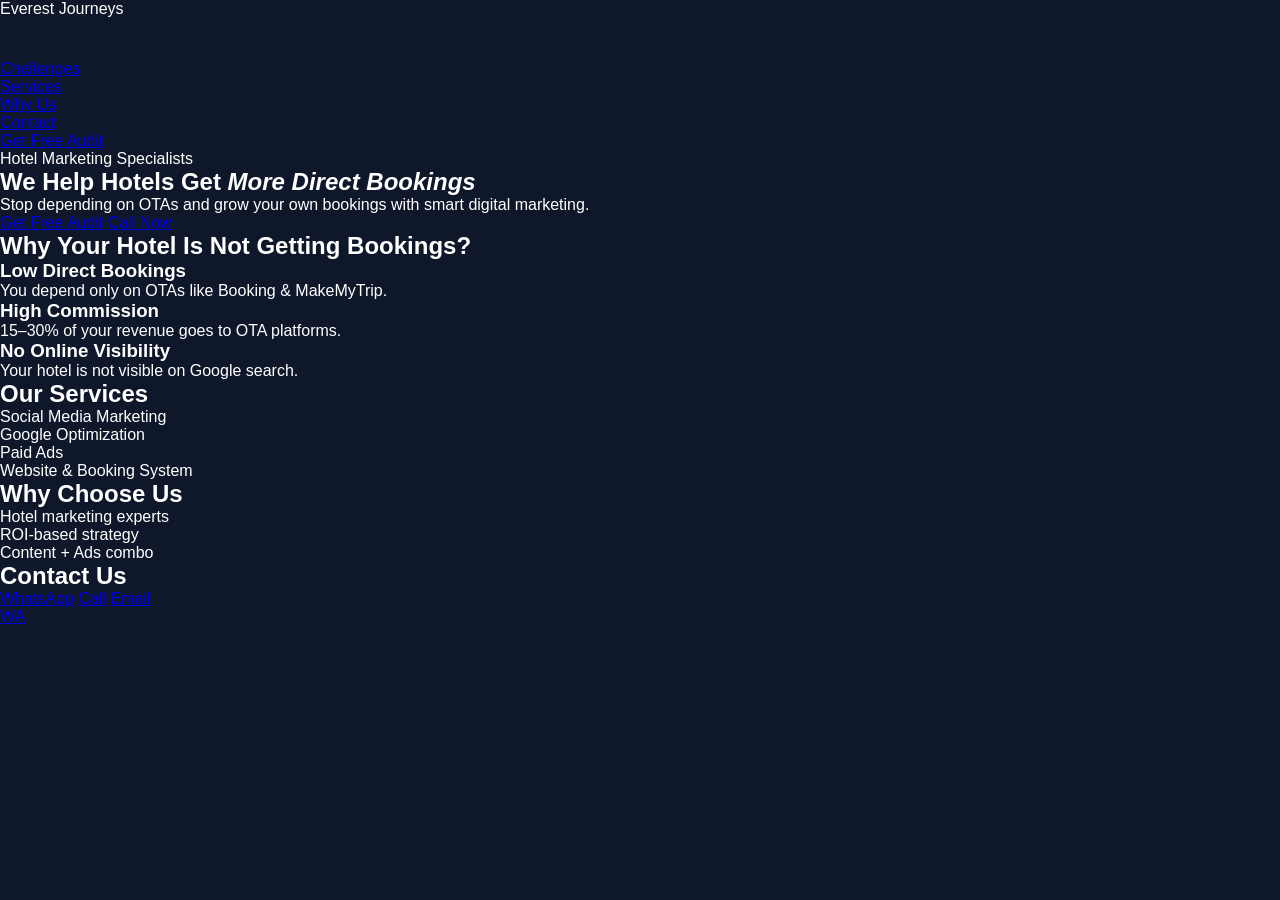
==== index.html @ e5377cdb "index.html" ====
<!DOCTYPE html>
<html lang="en">
<head>
  <meta charset="UTF-8" />
  <meta name="viewport" content="width=device-width, initial-scale=1.0" />
  <title>Everest Journeys – Hotel Marketing Agency</title>

  <!-- External CSS -->
  <link rel="stylesheet" href="style.css">
</head>

<body>

<!-- NAV -->
<nav>
  <div class="logo">Everest <span>Journeys</span></div>
  <ul class="nav-links">
    <li><a href="#problems">Challenges</a></li>
    <li><a href="#services">Services</a></li>
    <li><a href="#why">Why Us</a></li>
    <li><a href="#contact">Contact</a></li>
  </ul>
  <a href="https://wa.me/919928728548" class="nav-cta" target="_blank">Get Free Audit</a>
</nav>

<!-- HERO -->
<section id="hero">
  <div class="hero-bg"></div>
  <div class="hero-overlay"></div>

  <div class="hero-content">
    <div class="badge">Hotel Marketing Specialists</div>
    <h1>We Help Hotels Get <em>More Direct Bookings</em></h1>
    <p class="hero-sub">
      Stop depending on OTAs and grow your own bookings with smart digital marketing.
    </p>

    <div class="hero-btns">
      <a href="https://wa.me/919928728548" class="btn-primary">Get Free Audit</a>
      <a href="tel:+919928728548" class="btn-secondary">Call Now</a>
    </div>
  </div>
</section>

<!-- PROBLEMS -->
<section id="problems">
  <h2 class="section-title">Why Your Hotel Is Not Getting Bookings?</h2>

  <div class="problems-grid">
    <div class="problem-card">
      <h3>Low Direct Bookings</h3>
      <p>You depend only on OTAs like Booking & MakeMyTrip.</p>
    </div>

    <div class="problem-card">
      <h3>High Commission</h3>
      <p>15–30% of your revenue goes to OTA platforms.</p>
    </div>

    <div class="problem-card">
      <h3>No Online Visibility</h3>
      <p>Your hotel is not visible on Google search.</p>
    </div>
  </div>
</section>

<!-- SERVICES -->
<section id="services">
  <h2 class="section-title">Our Services</h2>

  <div class="services-grid">
    <div class="service-card">Social Media Marketing</div>
    <div class="service-card">Google Optimization</div>
    <div class="service-card">Paid Ads</div>
    <div class="service-card">Website & Booking System</div>
  </div>
</section>

<!-- WHY -->
<section id="why">
  <h2 class="section-title">Why Choose Us</h2>

  <ul>
    <li>Hotel marketing experts</li>
    <li>ROI-based strategy</li>
    <li>Content + Ads combo</li>
  </ul>
</section>

<!-- CONTACT -->
<section id="contact">
  <h2>Contact Us</h2>

  <a href="https://wa.me/919928728548" class="btn-primary">WhatsApp</a>
  <a href="tel:+919928728548" class="btn-secondary">Call</a>
  <a href="mailto:everestjourneys2005@gmail.com" class="btn-secondary">Email</a>
</section>

<!-- FLOATING WHATSAPP -->
<a href="https://wa.me/919928728548" class="floating-wa">WA</a>

<!-- JS -->
<script src="script.js"></script>

</body>
</html>
---- style.css ----
* {
  margin: 0;
  padding: 0;
  box-sizing: border-box;
  font-family: Arial, sans-serif;
}

body {
  background: #0f172a;
  color: white;
}

.navbar {
  display: flex;
  justify-content: space-between;
  align-items: center;
  padding: 20px;
}

.logo {
  height: 60px;
}

.hero {
  text-align: center;
  padding: 80px 20px;
}

.hero h1 {
  font-size: 40px;
}

.hero p {
  color: #cbd5f5;
}

.btn {
  display: inline-block;
  margin-top: 20px;
  padding: 14px 28px;
  background: orange;
  color: black;
  text-decoration: none;
  border-radius: 6px;
}

.section {
  padding: 60px 20px;
  text-align: center;
}

.card {
  background: #1e293b;
  margin: 10px;
  padding: 20px;
  border-radius: 10px;
  display: inline-block;
  width: 250px;
}

.whatsapp-btn {
  position: fixed;
  bottom: 20px;
  right: 20px;
  background: #25D366;
  color: white;
  padding: 12px 20px;
  border-radius: 50px;
}
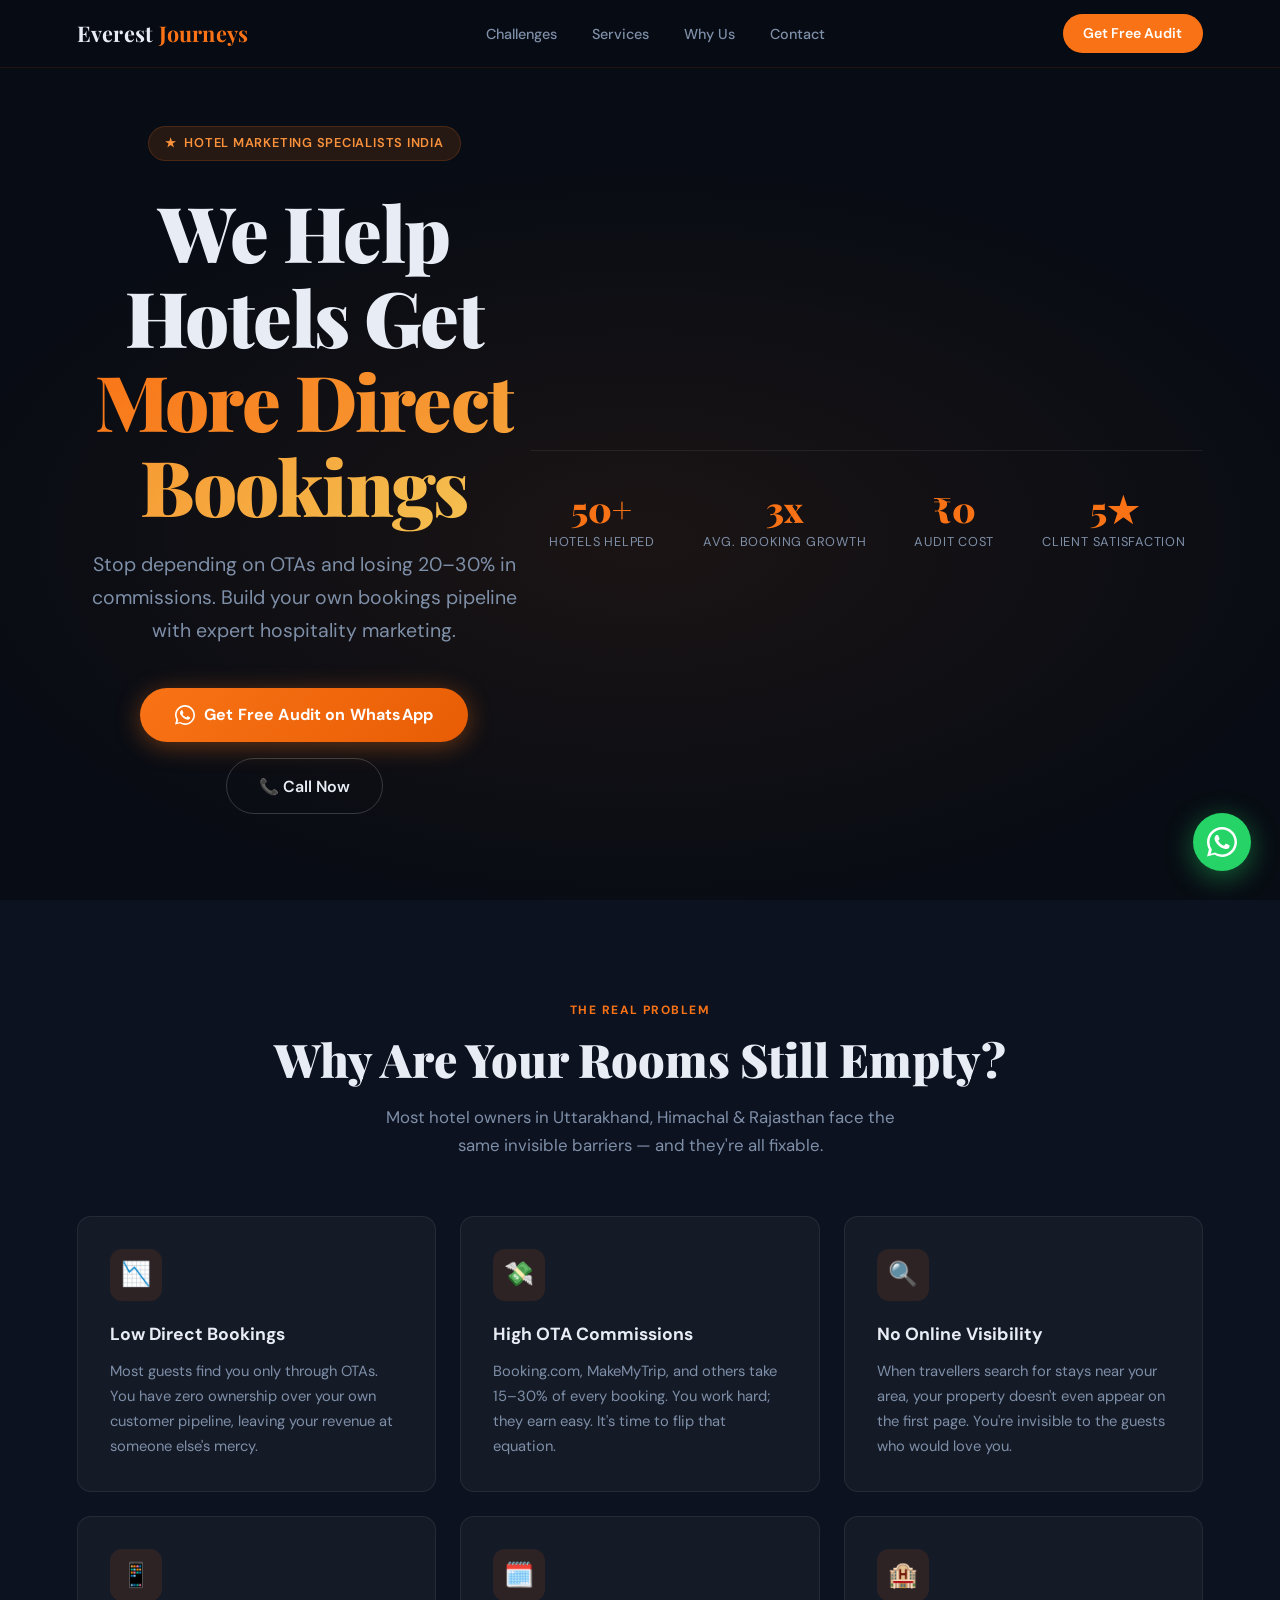
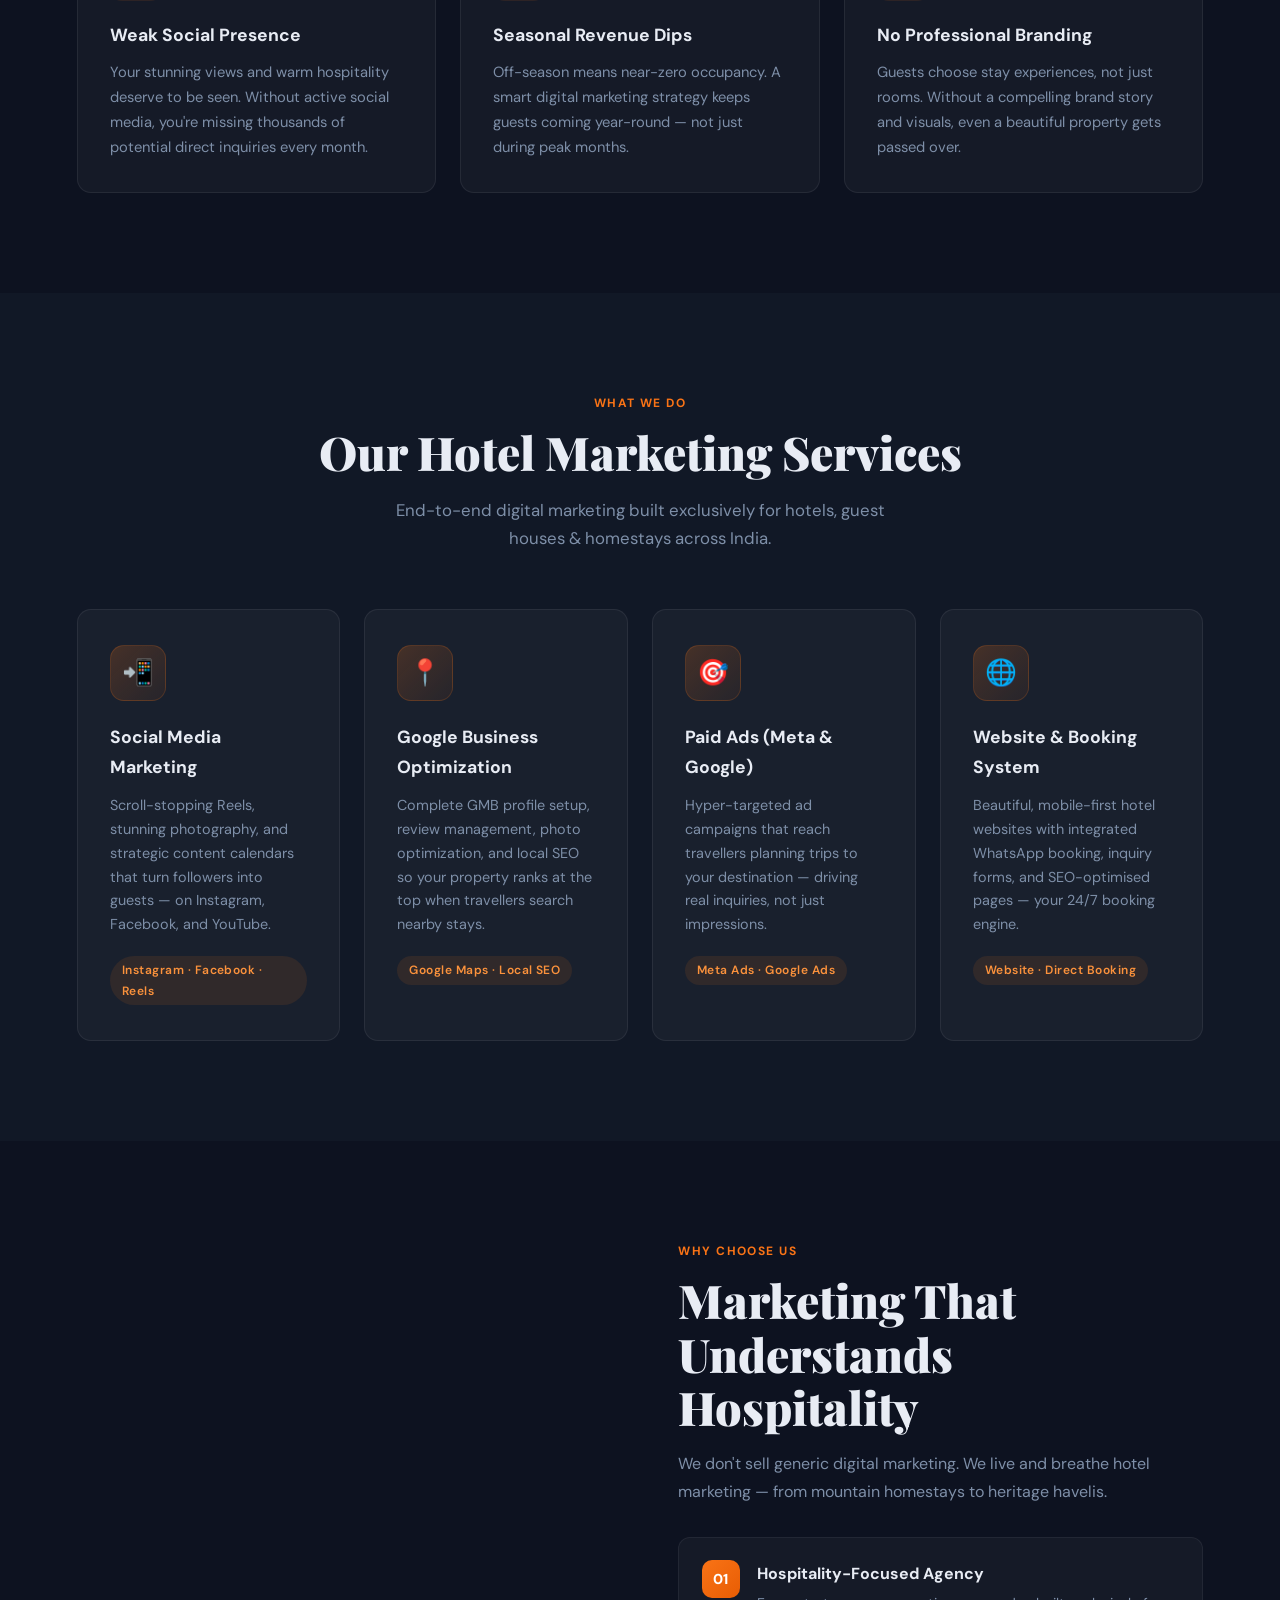
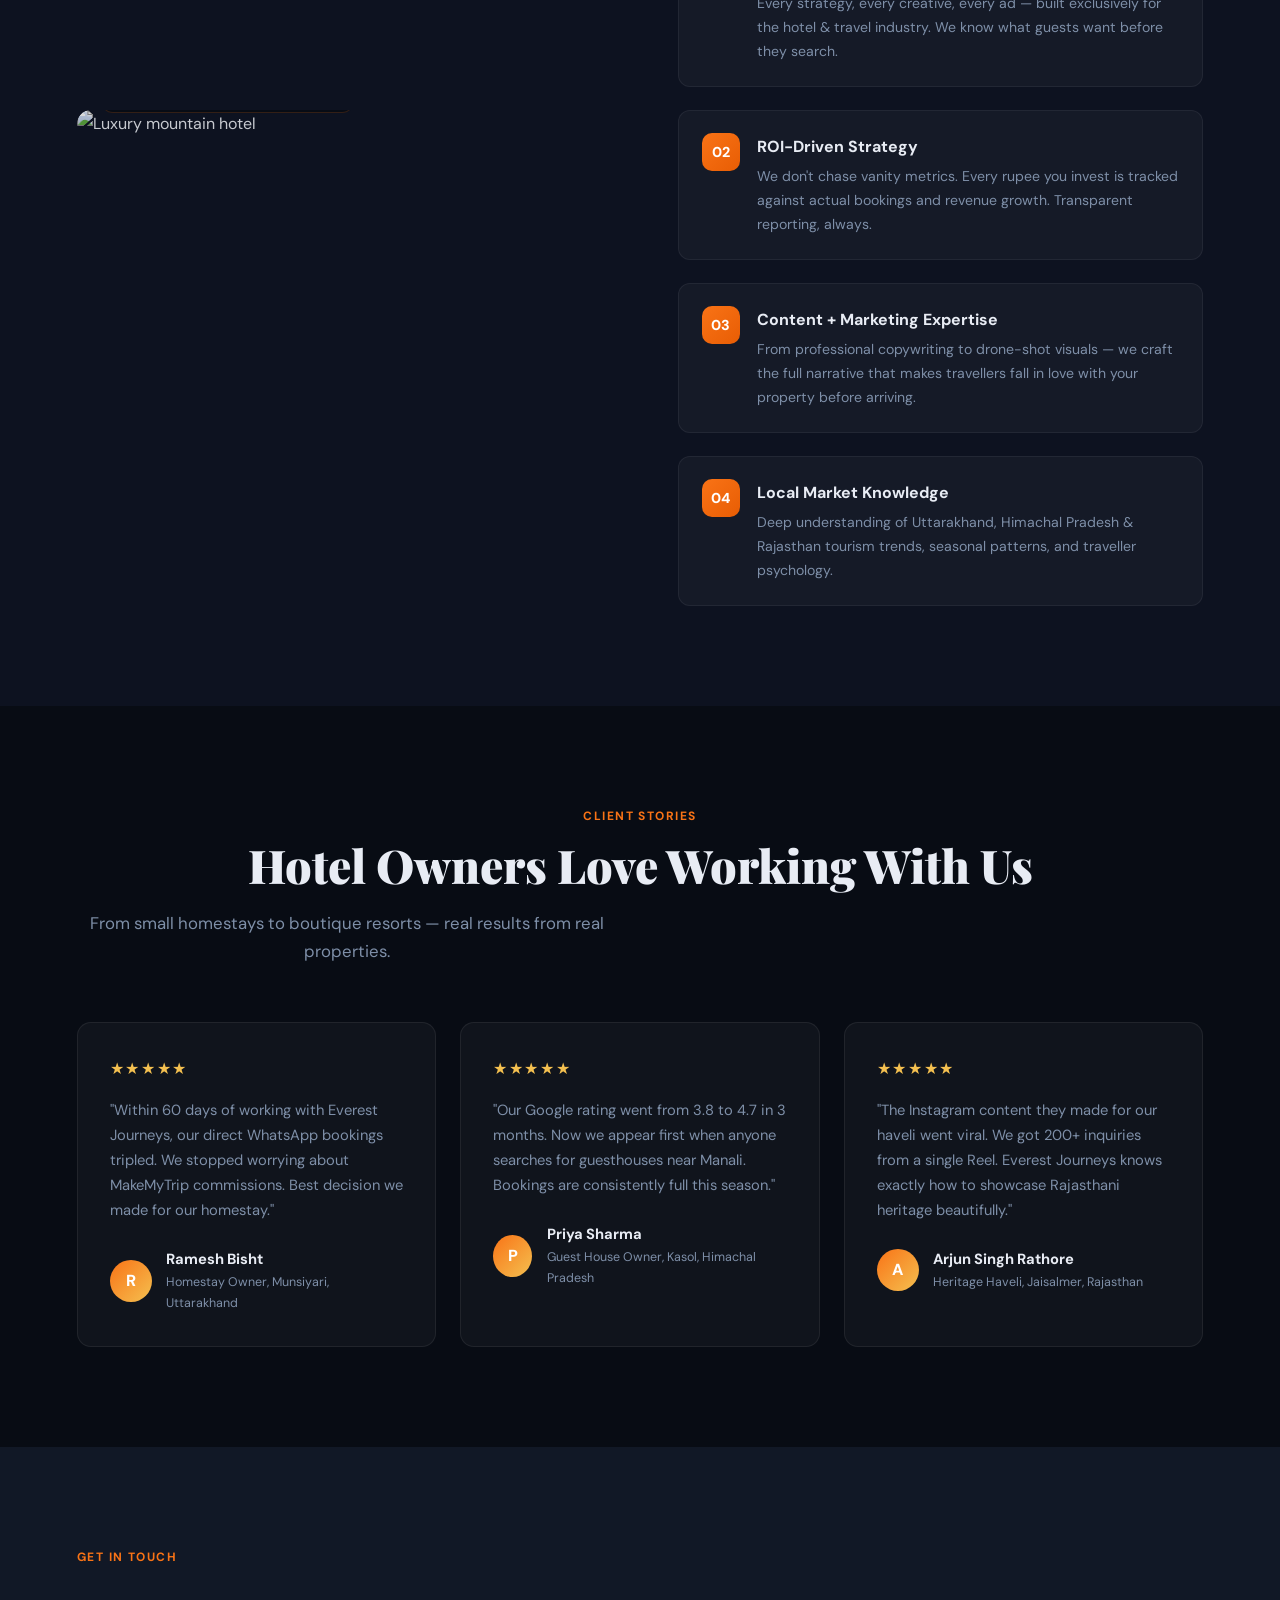
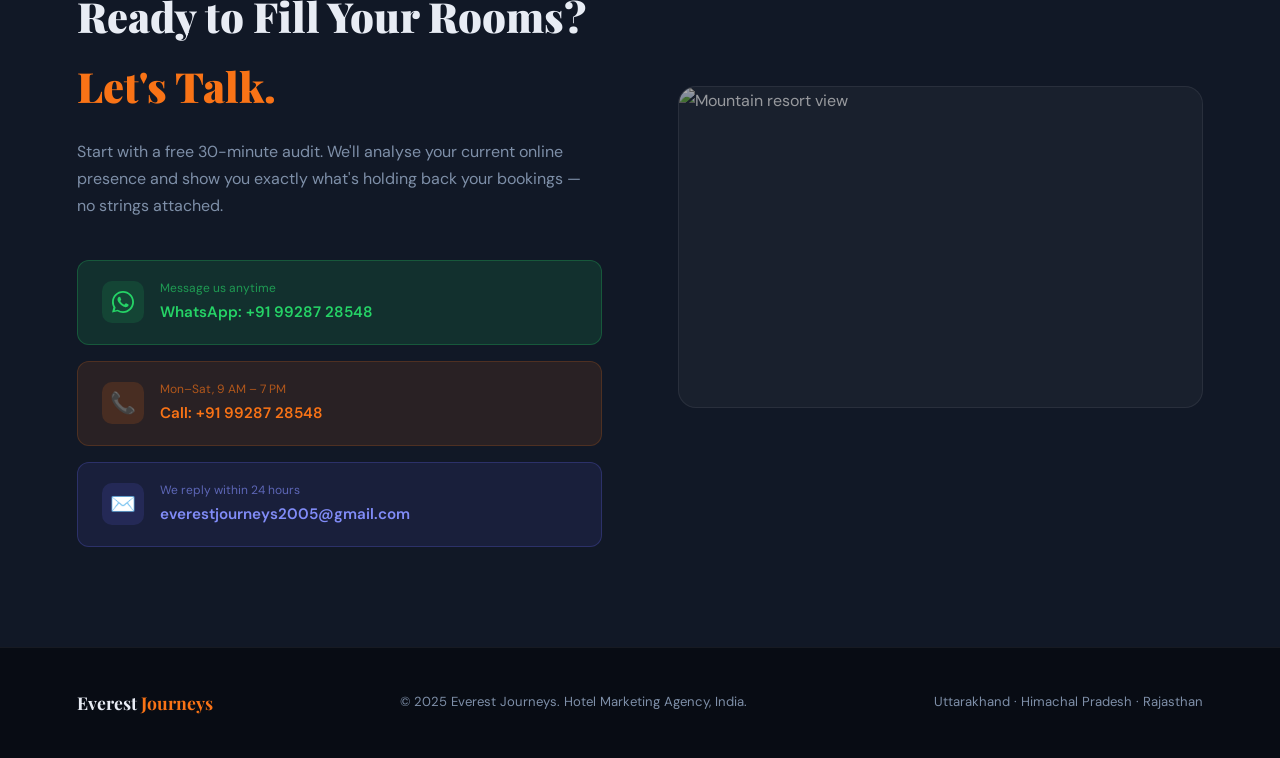
==== commit 4bc3eabb: "Update print statement from 'Hello' to 'Goodbye'" ====
--- a/index.html
+++ b/index.html
@@ -4,11 +4,429 @@
   <meta charset="UTF-8" />
   <meta name="viewport" content="width=device-width, initial-scale=1.0" />
   <title>Everest Journeys – Hotel Marketing Agency</title>
-
-  <!-- External CSS -->
-  <link rel="stylesheet" href="style.css">
+  <style>
+    @import url('https://fonts.googleapis.com/css2?family=Playfair+Display:wght@700;900&family=DM+Sans:wght@300;400;500;600&display=swap');
+
+    *, *::before, *::after { box-sizing: border-box; margin: 0; padding: 0; }
+
+    :root {
+      --bg:       #080c14;
+      --bg2:      #0d1220;
+      --bg3:      #111826;
+      --orange:   #f97316;
+      --orange2:  #fb923c;
+      --gold:     #f4c050;
+      --text:     #e8ecf4;
+      --muted:    #7e8fa8;
+      --border:   rgba(249,115,22,.18);
+      --card:     rgba(255,255,255,.035);
+      --radius:   14px;
+      --transition: .28s cubic-bezier(.4,0,.2,1);
+    }
+
+    html { scroll-behavior: smooth; }
+
+    body {
+      font-family: 'DM Sans', sans-serif;
+      background: var(--bg);
+      color: var(--text);
+      line-height: 1.7;
+      overflow-x: hidden;
+    }
+
+    /* ─── NAV ─────────────────────────────── */
+    nav {
+      position: fixed; top: 0; left: 0; width: 100%; z-index: 100;
+      display: flex; align-items: center; justify-content: space-between;
+      padding: 0 6vw;
+      height: 68px;
+      background: rgba(8,12,20,.82);
+      backdrop-filter: blur(18px);
+      border-bottom: 1px solid rgba(249,115,22,.1);
+    }
+    .logo {
+      font-family: 'Playfair Display', serif;
+      font-size: 1.35rem;
+      font-weight: 700;
+      color: var(--text);
+      letter-spacing: .01em;
+    }
+    .logo span { color: var(--orange); }
+    .nav-links { display: flex; gap: 2.2rem; list-style: none; }
+    .nav-links a {
+      color: var(--muted); font-size: .9rem; font-weight: 500;
+      text-decoration: none; transition: color var(--transition);
+    }
+    .nav-links a:hover { color: var(--orange); }
+    .nav-cta {
+      background: var(--orange); color: #fff;
+      padding: .45rem 1.3rem; border-radius: 50px;
+      text-decoration: none; font-weight: 600; font-size: .88rem;
+      transition: background var(--transition), transform var(--transition), box-shadow var(--transition);
+      box-shadow: 0 0 0 0 rgba(249,115,22,0);
+    }
+    .nav-cta:hover {
+      background: var(--orange2);
+      transform: translateY(-2px);
+      box-shadow: 0 8px 28px rgba(249,115,22,.35);
+    }
+
+    /* ─── HERO ────────────────────────────── */
+    #hero {
+      position: relative;
+      min-height: 100svh;
+      display: flex; align-items: center; justify-content: center;
+      text-align: center;
+      padding: 120px 6vw 80px;
+      overflow: hidden;
+    }
+    .hero-bg {
+      position: absolute; inset: 0;
+      background: url('https://images.unsplash.com/photo-1566073771259-6a8506099945?w=1600&q=80') center/cover no-repeat;
+      filter: brightness(.22) saturate(.7);
+      z-index: 0;
+    }
+    .hero-overlay {
+      position: absolute; inset: 0; z-index: 1;
+      background: radial-gradient(ellipse 80% 60% at 50% 60%, rgba(249,115,22,.08) 0%, transparent 70%),
+                  linear-gradient(180deg, transparent 50%, var(--bg) 100%);
+    }
+    .hero-content { position: relative; z-index: 2; max-width: 820px; }
+    .badge {
+      display: inline-flex; align-items: center; gap: .5rem;
+      background: rgba(249,115,22,.12); border: 1px solid var(--border);
+      padding: .35rem 1rem; border-radius: 50px;
+      font-size: .8rem; font-weight: 600; color: var(--orange2);
+      letter-spacing: .06em; text-transform: uppercase;
+      margin-bottom: 1.8rem;
+    }
+    .badge::before { content:'★'; font-size:.75rem; }
+    h1 {
+      font-family: 'Playfair Display', serif;
+      font-size: clamp(2.4rem, 6vw, 4.8rem);
+      font-weight: 900;
+      line-height: 1.1;
+      letter-spacing: -.02em;
+      margin-bottom: 1.3rem;
+    }
+    h1 em {
+      font-style: normal;
+      background: linear-gradient(135deg, var(--orange) 0%, var(--gold) 100%);
+      -webkit-background-clip: text; -webkit-text-fill-color: transparent;
+    }
+    .hero-sub {
+      font-size: clamp(1rem, 2vw, 1.22rem);
+      color: var(--muted); max-width: 560px; margin: 0 auto 2.5rem;
+      font-weight: 400;
+    }
+    .hero-btns { display: flex; gap: 1rem; justify-content: center; flex-wrap: wrap; }
+
+    .btn-primary {
+      display: inline-flex; align-items: center; gap: .55rem;
+      background: linear-gradient(135deg, var(--orange) 0%, #e85d04 100%);
+      color: #fff; padding: .85rem 2.2rem;
+      border-radius: 50px; text-decoration: none;
+      font-weight: 700; font-size: 1rem; letter-spacing: .01em;
+      box-shadow: 0 4px 24px rgba(249,115,22,.38);
+      transition: transform var(--transition), box-shadow var(--transition), filter var(--transition);
+    }
+    .btn-primary:hover {
+      transform: translateY(-3px);
+      box-shadow: 0 12px 36px rgba(249,115,22,.52);
+      filter: brightness(1.08);
+    }
+    .btn-secondary {
+      display: inline-flex; align-items: center; gap: .55rem;
+      background: transparent;
+      color: var(--text); padding: .85rem 2rem;
+      border-radius: 50px; text-decoration: none;
+      font-weight: 600; font-size: 1rem;
+      border: 1px solid rgba(255,255,255,.18);
+      transition: border-color var(--transition), background var(--transition), transform var(--transition);
+    }
+    .btn-secondary:hover {
+      border-color: var(--orange);
+      background: rgba(249,115,22,.08);
+      transform: translateY(-2px);
+    }
+    .hero-stats {
+      position: relative; z-index: 2;
+      display: flex; gap: 3rem; justify-content: center; flex-wrap: wrap;
+      margin-top: 4rem;
+      padding-top: 2.5rem;
+      border-top: 1px solid rgba(255,255,255,.07);
+    }
+    .stat-item { text-align: center; }
+    .stat-num {
+      font-family: 'Playfair Display', serif;
+      font-size: 2.2rem; font-weight: 900;
+      color: var(--orange); display: block; line-height: 1;
+    }
+    .stat-label { font-size: .8rem; color: var(--muted); text-transform: uppercase; letter-spacing: .06em; margin-top: .3rem; }
+
+    /* ─── SECTION COMMONS ──────────────────── */
+    section { padding: 100px 6vw; }
+    .section-label {
+      font-size: .75rem; font-weight: 700; letter-spacing: .12em;
+      text-transform: uppercase; color: var(--orange);
+      margin-bottom: .8rem;
+    }
+    .section-title {
+      font-family: 'Playfair Display', serif;
+      font-size: clamp(1.8rem, 4vw, 2.9rem);
+      font-weight: 900; line-height: 1.15;
+      margin-bottom: 1rem;
+    }
+    .section-sub {
+      color: var(--muted); font-size: 1.05rem; max-width: 540px;
+      margin-bottom: 3.5rem;
+    }
+    .text-center { text-align: center; }
+    .text-center .section-sub { margin-left: auto; margin-right: auto; }
+
+    /* ─── PROBLEMS ─────────────────────────── */
+    #problems { background: var(--bg2); }
+    .problems-grid {
+      display: grid;
+      grid-template-columns: repeat(auto-fit, minmax(270px, 1fr));
+      gap: 1.5rem;
+      margin-top: 3rem;
+    }
+    .problem-card {
+      background: var(--card);
+      border: 1px solid rgba(255,255,255,.07);
+      border-radius: var(--radius);
+      padding: 2rem;
+      position: relative; overflow: hidden;
+      transition: border-color var(--transition), transform var(--transition);
+    }
+    .problem-card::before {
+      content: '';
+      position: absolute; top: 0; left: 0; right: 0; height: 3px;
+      background: linear-gradient(90deg, var(--orange), var(--gold));
+      opacity: 0; transition: opacity var(--transition);
+    }
+    .problem-card:hover { border-color: var(--border); transform: translateY(-5px); }
+    .problem-card:hover::before { opacity: 1; }
+    .problem-icon {
+      width: 52px; height: 52px;
+      background: rgba(249,115,22,.1); border-radius: 12px;
+      display: flex; align-items: center; justify-content: center;
+      font-size: 1.5rem; margin-bottom: 1.2rem;
+    }
+    .problem-card h3 {
+      font-size: 1.1rem; font-weight: 700; margin-bottom: .6rem;
+      color: var(--text);
+    }
+    .problem-card p { color: var(--muted); font-size: .92rem; }
+
+    /* ─── SERVICES ─────────────────────────── */
+    #services { background: var(--bg3); }
+    .services-grid {
+      display: grid;
+      grid-template-columns: repeat(auto-fit, minmax(260px, 1fr));
+      gap: 1.5rem;
+    }
+    .service-card {
+      background: var(--card);
+      border: 1px solid rgba(255,255,255,.07);
+      border-radius: var(--radius);
+      padding: 2.2rem 2rem;
+      transition: border-color var(--transition), transform var(--transition), box-shadow var(--transition);
+      cursor: default;
+    }
+    .service-card:hover {
+      border-color: var(--border);
+      transform: translateY(-6px);
+      box-shadow: 0 20px 60px rgba(0,0,0,.4), 0 0 0 1px var(--border);
+    }
+    .service-icon {
+      width: 56px; height: 56px;
+      background: linear-gradient(135deg, rgba(249,115,22,.2), rgba(249,115,22,.06));
+      border: 1px solid var(--border);
+      border-radius: 14px;
+      display: flex; align-items: center; justify-content: center;
+      font-size: 1.6rem; margin-bottom: 1.4rem;
+    }
+    .service-card h3 {
+      font-size: 1.1rem; font-weight: 700; margin-bottom: .7rem;
+      color: var(--text);
+    }
+    .service-card p { color: var(--muted); font-size: .9rem; line-height: 1.65; }
+    .service-tag {
+      display: inline-block; margin-top: 1.2rem;
+      background: rgba(249,115,22,.1); color: var(--orange2);
+      padding: .25rem .75rem; border-radius: 50px;
+      font-size: .75rem; font-weight: 600; letter-spacing: .04em;
+    }
+
+    /* ─── WHY US ───────────────────────────── */
+    #why {
+      background: var(--bg2);
+      display: grid;
+      grid-template-columns: 1fr 1fr;
+      gap: 6vw;
+      align-items: center;
+    }
+    .why-img {
+      border-radius: 18px; overflow: hidden;
+      position: relative;
+    }
+    .why-img img {
+      width: 100%; display: block; object-fit: cover;
+      border-radius: 18px;
+      filter: brightness(.85) saturate(.9);
+    }
+    .why-img-badge {
+      position: absolute; bottom: 1.5rem; left: 1.5rem;
+      background: rgba(8,12,20,.85);
+      border: 1px solid var(--border);
+      backdrop-filter: blur(12px);
+      padding: .9rem 1.3rem;
+      border-radius: 12px;
+    }
+    .why-img-badge strong { display: block; color: var(--orange); font-size: 1.4rem; font-weight: 900; font-family: 'Playfair Display', serif; }
+    .why-img-badge span { font-size: .78rem; color: var(--muted); }
+    .why-list { list-style: none; display: flex; flex-direction: column; gap: 1.4rem; margin-top: 2rem; }
+    .why-item {
+      display: flex; gap: 1.1rem; align-items: flex-start;
+      background: var(--card);
+      border: 1px solid rgba(255,255,255,.06);
+      border-radius: 12px; padding: 1.4rem;
+      transition: border-color var(--transition);
+    }
+    .why-item:hover { border-color: var(--border); }
+    .why-num {
+      min-width: 38px; height: 38px;
+      background: linear-gradient(135deg, var(--orange), #e85d04);
+      border-radius: 10px;
+      display: flex; align-items: center; justify-content: center;
+      font-weight: 800; font-size: .9rem; color: #fff;
+    }
+    .why-item h4 { font-size: 1rem; font-weight: 700; margin-bottom: .3rem; }
+    .why-item p { color: var(--muted); font-size: .88rem; }
+
+    /* ─── TESTIMONIAL ──────────────────────── */
+    #testimonial { background: var(--bg); text-align: center; }
+    .testimonials-row {
+      display: grid;
+      grid-template-columns: repeat(auto-fit, minmax(280px, 1fr));
+      gap: 1.5rem; margin-top: 3rem;
+    }
+    .testi-card {
+      background: var(--card);
+      border: 1px solid rgba(255,255,255,.07);
+      border-radius: var(--radius);
+      padding: 2rem; text-align: left;
+    }
+    .stars { color: var(--gold); font-size: 1rem; letter-spacing: .1em; margin-bottom: 1rem; }
+    .testi-text { color: var(--muted); font-size: .92rem; margin-bottom: 1.5rem; line-height: 1.7; }
+    .testi-author { display: flex; align-items: center; gap: .9rem; }
+    .testi-avatar {
+      width: 42px; height: 42px; border-radius: 50%;
+      background: linear-gradient(135deg, var(--orange), var(--gold));
+      display: flex; align-items: center; justify-content: center;
+      font-weight: 800; font-size: 1rem; color: #fff;
+    }
+    .testi-name { font-weight: 700; font-size: .92rem; }
+    .testi-loc { font-size: .78rem; color: var(--muted); }
+
+    /* ─── CONTACT ──────────────────────────── */
+    #contact {
+      background: var(--bg3);
+      display: grid;
+      grid-template-columns: 1fr 1fr;
+      gap: 6vw; align-items: center;
+    }
+    .contact-left h2 { font-family: 'Playfair Display', serif; font-size: clamp(1.8rem, 3.5vw, 2.6rem); font-weight: 900; margin-bottom: 1rem; }
+    .contact-left p { color: var(--muted); margin-bottom: 2.5rem; }
+    .contact-btns { display: flex; flex-direction: column; gap: 1rem; }
+    .cbtn {
+      display: flex; align-items: center; gap: 1rem;
+      padding: 1.1rem 1.5rem;
+      border-radius: 12px; text-decoration: none;
+      font-weight: 600; font-size: .95rem;
+      transition: transform var(--transition), box-shadow var(--transition), filter var(--transition);
+      border: none; cursor: pointer;
+    }
+    .cbtn-icon {
+      width: 42px; height: 42px; border-radius: 10px;
+      display: flex; align-items: center; justify-content: center;
+      font-size: 1.3rem; flex-shrink: 0;
+    }
+    .cbtn-wa { background: #25d36620; color: #25d366; border: 1px solid #25d36640; }
+    .cbtn-wa .cbtn-icon { background: #25d36620; }
+    .cbtn-wa:hover { transform: translateX(6px); box-shadow: -4px 0 0 0 #25d366; }
+    .cbtn-call { background: rgba(249,115,22,.1); color: var(--orange); border: 1px solid var(--border); }
+    .cbtn-call .cbtn-icon { background: rgba(249,115,22,.15); }
+    .cbtn-call:hover { transform: translateX(6px); box-shadow: -4px 0 0 0 var(--orange); }
+    .cbtn-email { background: rgba(99,102,241,.1); color: #818cf8; border: 1px solid rgba(99,102,241,.25); }
+    .cbtn-email .cbtn-icon { background: rgba(99,102,241,.15); }
+    .cbtn-email:hover { transform: translateX(6px); box-shadow: -4px 0 0 0 #818cf8; }
+    .cbtn-text { text-align: left; }
+    .cbtn-text small { display: block; font-size: .75rem; opacity: .65; font-weight: 400; margin-bottom: .1rem; }
+
+    .contact-right {
+      background: var(--card);
+      border: 1px solid rgba(255,255,255,.07);
+      border-radius: 18px; overflow: hidden;
+    }
+    .contact-right img { width: 100%; height: 100%; object-fit: cover; display: block; min-height: 320px; filter: brightness(.65) saturate(.8); }
+
+    /* ─── FOOTER ───────────────────────────── */
+    footer {
+      background: var(--bg);
+      border-top: 1px solid rgba(255,255,255,.06);
+      padding: 2.5rem 6vw;
+      display: flex; align-items: center; justify-content: space-between; flex-wrap: wrap;
+      gap: 1rem;
+    }
+    .footer-logo { font-family: 'Playfair Display', serif; font-weight: 700; font-size: 1.1rem; }
+    .footer-logo span { color: var(--orange); }
+    footer p { color: var(--muted); font-size: .82rem; }
+
+    /* ─── FLOATING WA ──────────────────────── */
+    .floating-wa {
+      position: fixed; bottom: 1.8rem; right: 1.8rem; z-index: 200;
+      width: 58px; height: 58px;
+      background: #25d366;
+      border-radius: 50%;
+      display: flex; align-items: center; justify-content: center;
+      box-shadow: 0 6px 28px rgba(37,211,102,.45);
+      text-decoration: none;
+      transition: transform var(--transition), box-shadow var(--transition);
+      animation: pulse-wa 2.5s infinite;
+    }
+    .floating-wa:hover {
+      transform: scale(1.1);
+      box-shadow: 0 10px 40px rgba(37,211,102,.6);
+      animation: none;
+    }
+    .floating-wa svg { width: 30px; height: 30px; fill: #fff; }
+    @keyframes pulse-wa {
+      0%,100% { box-shadow: 0 6px 28px rgba(37,211,102,.45), 0 0 0 0 rgba(37,211,102,.5); }
+      60%      { box-shadow: 0 6px 28px rgba(37,211,102,.45), 0 0 0 14px rgba(37,211,102,0); }
+    }
+
+    /* ─── RESPONSIVE ───────────────────────── */
+    .hamburger { display: none; flex-direction: column; gap: 5px; cursor: pointer; }
+    .hamburger span { width: 22px; height: 2px; background: var(--text); border-radius: 2px; }
+
+    @media (max-width: 900px) {
+      .nav-links { display: none; }
+      .hamburger { display: flex; }
+      #why, #contact { grid-template-columns: 1fr; }
+      .why-img { order: -1; }
+      .contact-right { min-height: 260px; }
+    }
+    @media (max-width: 600px) {
+      nav { padding: 0 5vw; }
+      .hero-stats { gap: 1.8rem; }
+      .stat-num { font-size: 1.7rem; }
+      footer { flex-direction: column; text-align: center; }
+    }
+  </style>
 </head>
-
 <body>
 
 <!-- NAV -->
@@ -20,7 +438,8 @@
     <li><a href="#why">Why Us</a></li>
     <li><a href="#contact">Contact</a></li>
   </ul>
-  <a href="https://wa.me/919928728548" class="nav-cta" target="_blank">Get Free Audit</a>
+  <a href="https://wa.me/919928728548" class="nav-cta" target="_blank" rel="noopener">Get Free Audit</a>
+  <div class="hamburger" aria-label="Menu"><span></span><span></span><span></span></div>
 </nav>
 
 <!-- HERO -->
@@ -29,78 +448,247 @@
   <div class="hero-overlay"></div>
 
   <div class="hero-content">
-    <div class="badge">Hotel Marketing Specialists</div>
-    <h1>We Help Hotels Get <em>More Direct Bookings</em></h1>
-    <p class="hero-sub">
-      Stop depending on OTAs and grow your own bookings with smart digital marketing.
-    </p>
-
+    <div class="badge">Hotel Marketing Specialists India</div>
+    <h1>We Help Hotels Get<br><em>More Direct Bookings</em></h1>
+    <p class="hero-sub">Stop depending on OTAs and losing 20–30% in commissions. Build your own bookings pipeline with expert hospitality marketing.</p>
     <div class="hero-btns">
-      <a href="https://wa.me/919928728548" class="btn-primary">Get Free Audit</a>
-      <a href="tel:+919928728548" class="btn-secondary">Call Now</a>
+      <a href="https://wa.me/919928728548" class="btn-primary" target="_blank" rel="noopener">
+        <svg width="20" height="20" fill="currentColor" viewBox="0 0 24 24"><path d="M17.472 14.382c-.297-.149-1.758-.867-2.03-.967-.273-.099-.471-.148-.67.15-.197.297-.767.966-.94 1.164-.173.199-.347.223-.644.075-.297-.15-1.255-.463-2.39-1.475-.883-.788-1.48-1.761-1.653-2.059-.173-.297-.018-.458.13-.606.134-.133.298-.347.446-.52.149-.174.198-.298.298-.497.099-.198.05-.371-.025-.52-.075-.149-.669-1.612-.916-2.207-.242-.579-.487-.5-.669-.51-.173-.008-.371-.01-.57-.01-.198 0-.52.074-.792.372-.272.297-1.04 1.016-1.04 2.479 0 1.462 1.065 2.875 1.213 3.074.149.198 2.096 3.2 5.077 4.487.709.306 1.262.489 1.694.625.712.227 1.36.195 1.871.118.571-.085 1.758-.719 2.006-1.413.248-.694.248-1.289.173-1.413-.074-.124-.272-.198-.57-.347z"/><path d="M12 0C5.373 0 0 5.373 0 12c0 2.123.554 4.116 1.524 5.845L.057 23.5l5.806-1.524A11.94 11.94 0 0012 24c6.627 0 12-5.373 12-12S18.627 0 12 0zm0 22c-1.885 0-3.652-.493-5.188-1.357l-.372-.221-3.444.903.921-3.363-.242-.386A9.936 9.936 0 012 12C2 6.477 6.477 2 12 2s10 4.477 10 10-4.477 10-10 10z"/></svg>
+        Get Free Audit on WhatsApp
+      </a>
+      <a href="tel:+919928728548" class="btn-secondary">
+        📞 Call Now
+      </a>
+    </div>
+  </div>
+
+  <div class="hero-stats" style="width:100%;max-width:820px;margin-left:auto;margin-right:auto;">
+    <div class="stat-item">
+      <span class="stat-num">50+</span>
+      <span class="stat-label">Hotels Helped</span>
+    </div>
+    <div class="stat-item">
+      <span class="stat-num">3x</span>
+      <span class="stat-label">Avg. Booking Growth</span>
+    </div>
+    <div class="stat-item">
+      <span class="stat-num">₹0</span>
+      <span class="stat-label">Audit Cost</span>
+    </div>
+    <div class="stat-item">
+      <span class="stat-num">5★</span>
+      <span class="stat-label">Client Satisfaction</span>
     </div>
   </div>
 </section>
 
 <!-- PROBLEMS -->
 <section id="problems">
-  <h2 class="section-title">Why Your Hotel Is Not Getting Bookings?</h2>
-
+  <div class="text-center">
+    <div class="section-label">The Real Problem</div>
+    <h2 class="section-title">Why Are Your Rooms Still Empty?</h2>
+    <p class="section-sub">Most hotel owners in Uttarakhand, Himachal & Rajasthan face the same invisible barriers — and they're all fixable.</p>
+  </div>
   <div class="problems-grid">
     <div class="problem-card">
+      <div class="problem-icon">📉</div>
       <h3>Low Direct Bookings</h3>
-      <p>You depend only on OTAs like Booking & MakeMyTrip.</p>
-    </div>
-
+      <p>Most guests find you only through OTAs. You have zero ownership over your own customer pipeline, leaving your revenue at someone else's mercy.</p>
+    </div>
     <div class="problem-card">
-      <h3>High Commission</h3>
-      <p>15–30% of your revenue goes to OTA platforms.</p>
-    </div>
-
+      <div class="problem-icon">💸</div>
+      <h3>High OTA Commissions</h3>
+      <p>Booking.com, MakeMyTrip, and others take 15–30% of every booking. You work hard; they earn easy. It's time to flip that equation.</p>
+    </div>
     <div class="problem-card">
+      <div class="problem-icon">🔍</div>
       <h3>No Online Visibility</h3>
-      <p>Your hotel is not visible on Google search.</p>
+      <p>When travellers search for stays near your area, your property doesn't even appear on the first page. You're invisible to the guests who would love you.</p>
+    </div>
+    <div class="problem-card">
+      <div class="problem-icon">📱</div>
+      <h3>Weak Social Presence</h3>
+      <p>Your stunning views and warm hospitality deserve to be seen. Without active social media, you're missing thousands of potential direct inquiries every month.</p>
+    </div>
+    <div class="problem-card">
+      <div class="problem-icon">🗓️</div>
+      <h3>Seasonal Revenue Dips</h3>
+      <p>Off-season means near-zero occupancy. A smart digital marketing strategy keeps guests coming year-round — not just during peak months.</p>
+    </div>
+    <div class="problem-card">
+      <div class="problem-icon">🏨</div>
+      <h3>No Professional Branding</h3>
+      <p>Guests choose stay experiences, not just rooms. Without a compelling brand story and visuals, even a beautiful property gets passed over.</p>
     </div>
   </div>
 </section>
 
 <!-- SERVICES -->
 <section id="services">
-  <h2 class="section-title">Our Services</h2>
-
+  <div class="text-center">
+    <div class="section-label">What We Do</div>
+    <h2 class="section-title">Our Hotel Marketing Services</h2>
+    <p class="section-sub">End-to-end digital marketing built exclusively for hotels, guest houses & homestays across India.</p>
+  </div>
   <div class="services-grid">
-    <div class="service-card">Social Media Marketing</div>
-    <div class="service-card">Google Optimization</div>
-    <div class="service-card">Paid Ads</div>
-    <div class="service-card">Website & Booking System</div>
+    <div class="service-card">
+      <div class="service-icon">📲</div>
+      <h3>Social Media Marketing</h3>
+      <p>Scroll-stopping Reels, stunning photography, and strategic content calendars that turn followers into guests — on Instagram, Facebook, and YouTube.</p>
+      <span class="service-tag">Instagram · Facebook · Reels</span>
+    </div>
+    <div class="service-card">
+      <div class="service-icon">📍</div>
+      <h3>Google Business Optimization</h3>
+      <p>Complete GMB profile setup, review management, photo optimization, and local SEO so your property ranks at the top when travellers search nearby stays.</p>
+      <span class="service-tag">Google Maps · Local SEO</span>
+    </div>
+    <div class="service-card">
+      <div class="service-icon">🎯</div>
+      <h3>Paid Ads (Meta & Google)</h3>
+      <p>Hyper-targeted ad campaigns that reach travellers planning trips to your destination — driving real inquiries, not just impressions.</p>
+      <span class="service-tag">Meta Ads · Google Ads</span>
+    </div>
+    <div class="service-card">
+      <div class="service-icon">🌐</div>
+      <h3>Website & Booking System</h3>
+      <p>Beautiful, mobile-first hotel websites with integrated WhatsApp booking, inquiry forms, and SEO-optimised pages — your 24/7 booking engine.</p>
+      <span class="service-tag">Website · Direct Booking</span>
+    </div>
   </div>
 </section>
 
-<!-- WHY -->
+<!-- WHY US -->
 <section id="why">
-  <h2 class="section-title">Why Choose Us</h2>
-
-  <ul>
-    <li>Hotel marketing experts</li>
-    <li>ROI-based strategy</li>
-    <li>Content + Ads combo</li>
-  </ul>
+  <div class="why-img">
+    <img src="https://images.unsplash.com/photo-1582719508461-905c673771fd?w=900&q=80" alt="Luxury mountain hotel" loading="lazy" />
+    <div class="why-img-badge">
+      <strong>3x</strong>
+      <span>Average booking increase in 90 days</span>
+    </div>
+  </div>
+
+  <div class="why-content">
+    <div class="section-label">Why Choose Us</div>
+    <h2 class="section-title">Marketing That Understands Hospitality</h2>
+    <p style="color:var(--muted);margin-bottom:1rem;">We don't sell generic digital marketing. We live and breathe hotel marketing — from mountain homestays to heritage havelis.</p>
+    <ul class="why-list">
+      <li class="why-item">
+        <div class="why-num">01</div>
+        <div>
+          <h4>Hospitality-Focused Agency</h4>
+          <p>Every strategy, every creative, every ad — built exclusively for the hotel & travel industry. We know what guests want before they search.</p>
+        </div>
+      </li>
+      <li class="why-item">
+        <div class="why-num">02</div>
+        <div>
+          <h4>ROI-Driven Strategy</h4>
+          <p>We don't chase vanity metrics. Every rupee you invest is tracked against actual bookings and revenue growth. Transparent reporting, always.</p>
+        </div>
+      </li>
+      <li class="why-item">
+        <div class="why-num">03</div>
+        <div>
+          <h4>Content + Marketing Expertise</h4>
+          <p>From professional copywriting to drone-shot visuals — we craft the full narrative that makes travellers fall in love with your property before arriving.</p>
+        </div>
+      </li>
+      <li class="why-item">
+        <div class="why-num">04</div>
+        <div>
+          <h4>Local Market Knowledge</h4>
+          <p>Deep understanding of Uttarakhand, Himachal Pradesh & Rajasthan tourism trends, seasonal patterns, and traveller psychology.</p>
+        </div>
+      </li>
+    </ul>
+  </div>
+</section>
+
+<!-- TESTIMONIALS -->
+<section id="testimonial">
+  <div class="section-label">Client Stories</div>
+  <h2 class="section-title">Hotel Owners Love Working With Us</h2>
+  <p class="section-sub">From small homestays to boutique resorts — real results from real properties.</p>
+  <div class="testimonials-row">
+    <div class="testi-card">
+      <div class="stars">★★★★★</div>
+      <p class="testi-text">"Within 60 days of working with Everest Journeys, our direct WhatsApp bookings tripled. We stopped worrying about MakeMyTrip commissions. Best decision we made for our homestay."</p>
+      <div class="testi-author">
+        <div class="testi-avatar">R</div>
+        <div>
+          <div class="testi-name">Ramesh Bisht</div>
+          <div class="testi-loc">Homestay Owner, Munsiyari, Uttarakhand</div>
+        </div>
+      </div>
+    </div>
+    <div class="testi-card">
+      <div class="stars">★★★★★</div>
+      <p class="testi-text">"Our Google rating went from 3.8 to 4.7 in 3 months. Now we appear first when anyone searches for guesthouses near Manali. Bookings are consistently full this season."</p>
+      <div class="testi-author">
+        <div class="testi-avatar">P</div>
+        <div>
+          <div class="testi-name">Priya Sharma</div>
+          <div class="testi-loc">Guest House Owner, Kasol, Himachal Pradesh</div>
+        </div>
+      </div>
+    </div>
+    <div class="testi-card">
+      <div class="stars">★★★★★</div>
+      <p class="testi-text">"The Instagram content they made for our haveli went viral. We got 200+ inquiries from a single Reel. Everest Journeys knows exactly how to showcase Rajasthani heritage beautifully."</p>
+      <div class="testi-author">
+        <div class="testi-avatar">A</div>
+        <div>
+          <div class="testi-name">Arjun Singh Rathore</div>
+          <div class="testi-loc">Heritage Haveli, Jaisalmer, Rajasthan</div>
+        </div>
+      </div>
+    </div>
+  </div>
 </section>
 
 <!-- CONTACT -->
 <section id="contact">
-  <h2>Contact Us</h2>
-
-  <a href="https://wa.me/919928728548" class="btn-primary">WhatsApp</a>
-  <a href="tel:+919928728548" class="btn-secondary">Call</a>
-  <a href="mailto:everestjourneys2005@gmail.com" class="btn-secondary">Email</a>
+  <div class="contact-left">
+    <div class="section-label">Get In Touch</div>
+    <h2>Ready to Fill Your Rooms?<br><em style="font-style:normal;color:var(--orange);">Let's Talk.</em></h2>
+    <p>Start with a free 30-minute audit. We'll analyse your current online presence and show you exactly what's holding back your bookings — no strings attached.</p>
+    <div class="contact-btns">
+      <a href="https://wa.me/919928728548" class="cbtn cbtn-wa" target="_blank" rel="noopener">
+        <div class="cbtn-icon">
+          <svg width="22" height="22" fill="currentColor" viewBox="0 0 24 24"><path d="M17.472 14.382c-.297-.149-1.758-.867-2.03-.967-.273-.099-.471-.148-.67.15-.197.297-.767.966-.94 1.164-.173.199-.347.223-.644.075-.297-.15-1.255-.463-2.39-1.475-.883-.788-1.48-1.761-1.653-2.059-.173-.297-.018-.458.13-.606.134-.133.298-.347.446-.52.149-.174.198-.298.298-.497.099-.198.05-.371-.025-.52-.075-.149-.669-1.612-.916-2.207-.242-.579-.487-.5-.669-.51-.173-.008-.371-.01-.57-.01-.198 0-.52.074-.792.372-.272.297-1.04 1.016-1.04 2.479 0 1.462 1.065 2.875 1.213 3.074.149.198 2.096 3.2 5.077 4.487.709.306 1.262.489 1.694.625.712.227 1.36.195 1.871.118.571-.085 1.758-.719 2.006-1.413.248-.694.248-1.289.173-1.413-.074-.124-.272-.198-.57-.347z"/><path d="M12 0C5.373 0 0 5.373 0 12c0 2.123.554 4.116 1.524 5.845L.057 23.5l5.806-1.524A11.94 11.94 0 0012 24c6.627 0 12-5.373 12-12S18.627 0 12 0zm0 22c-1.885 0-3.652-.493-5.188-1.357l-.372-.221-3.444.903.921-3.363-.242-.386A9.936 9.936 0 012 12C2 6.477 6.477 2 12 2s10 4.477 10 10-4.477 10-10 10z"/></svg>
+        </div>
+        <div class="cbtn-text"><small>Message us anytime</small>WhatsApp: +91 99287 28548</div>
+      </a>
+      <a href="tel:+919928728548" class="cbtn cbtn-call">
+        <div class="cbtn-icon">📞</div>
+        <div class="cbtn-text"><small>Mon–Sat, 9 AM – 7 PM</small>Call: +91 99287 28548</div>
+      </a>
+      <a href="mailto:everestjourneys2005@gmail.com" class="cbtn cbtn-email">
+        <div class="cbtn-icon">✉️</div>
+        <div class="cbtn-text"><small>We reply within 24 hours</small>everestjourneys2005@gmail.com</div>
+      </a>
+    </div>
+  </div>
+  <div class="contact-right">
+    <img src="https://images.unsplash.com/photo-1445019980597-93fa8acb246c?w=800&q=80" alt="Mountain resort view" loading="lazy" />
+  </div>
 </section>
 
+<!-- FOOTER -->
+<footer>
+  <div class="footer-logo">Everest <span>Journeys</span></div>
+  <p>© 2025 Everest Journeys. Hotel Marketing Agency, India.</p>
+  <p style="color:var(--muted);font-size:.82rem;">Uttarakhand · Himachal Pradesh · Rajasthan</p>
+</footer>
+
 <!-- FLOATING WHATSAPP -->
-<a href="https://wa.me/919928728548" class="floating-wa">WA</a>
-
-<!-- JS -->
-<script src="script.js"></script>
+<a href="https://wa.me/919928728548" class="floating-wa" target="_blank" rel="noopener" aria-label="Chat on WhatsApp">
+  <svg viewBox="0 0 24 24" xmlns="http://www.w3.org/2000/svg">
+    <path d="M17.472 14.382c-.297-.149-1.758-.867-2.03-.967-.273-.099-.471-.148-.67.15-.197.297-.767.966-.94 1.164-.173.199-.347.223-.644.075-.297-.15-1.255-.463-2.39-1.475-.883-.788-1.48-1.761-1.653-2.059-.173-.297-.018-.458.13-.606.134-.133.298-.347.446-.52.149-.174.198-.298.298-.497.099-.198.05-.371-.025-.52-.075-.149-.669-1.612-.916-2.207-.242-.579-.487-.5-.669-.51-.173-.008-.371-.01-.57-.01-.198 0-.52.074-.792.372-.272.297-1.04 1.016-1.04 2.479 0 1.462 1.065 2.875 1.213 3.074.149.198 2.096 3.2 5.077 4.487.709.306 1.262.489 1.694.625.712.227 1.36.195 1.871.118.571-.085 1.758-.719 2.006-1.413.248-.694.248-1.289.173-1.413-.074-.124-.272-.198-.57-.347z"/>
+    <path d="M12 0C5.373 0 0 5.373 0 12c0 2.123.554 4.116 1.524 5.845L.057 23.5l5.806-1.524A11.94 11.94 0 0012 24c6.627 0 12-5.373 12-12S18.627 0 12 0zm0 22c-1.885 0-3.652-.493-5.188-1.357l-.372-.221-3.444.903.921-3.363-.242-.386A9.936 9.936 0 012 12C2 6.477 6.477 2 12 2s10 4.477 10 10-4.477 10-10 10z"/>
+  </svg>
+</a>
 
 </body>
 </html>
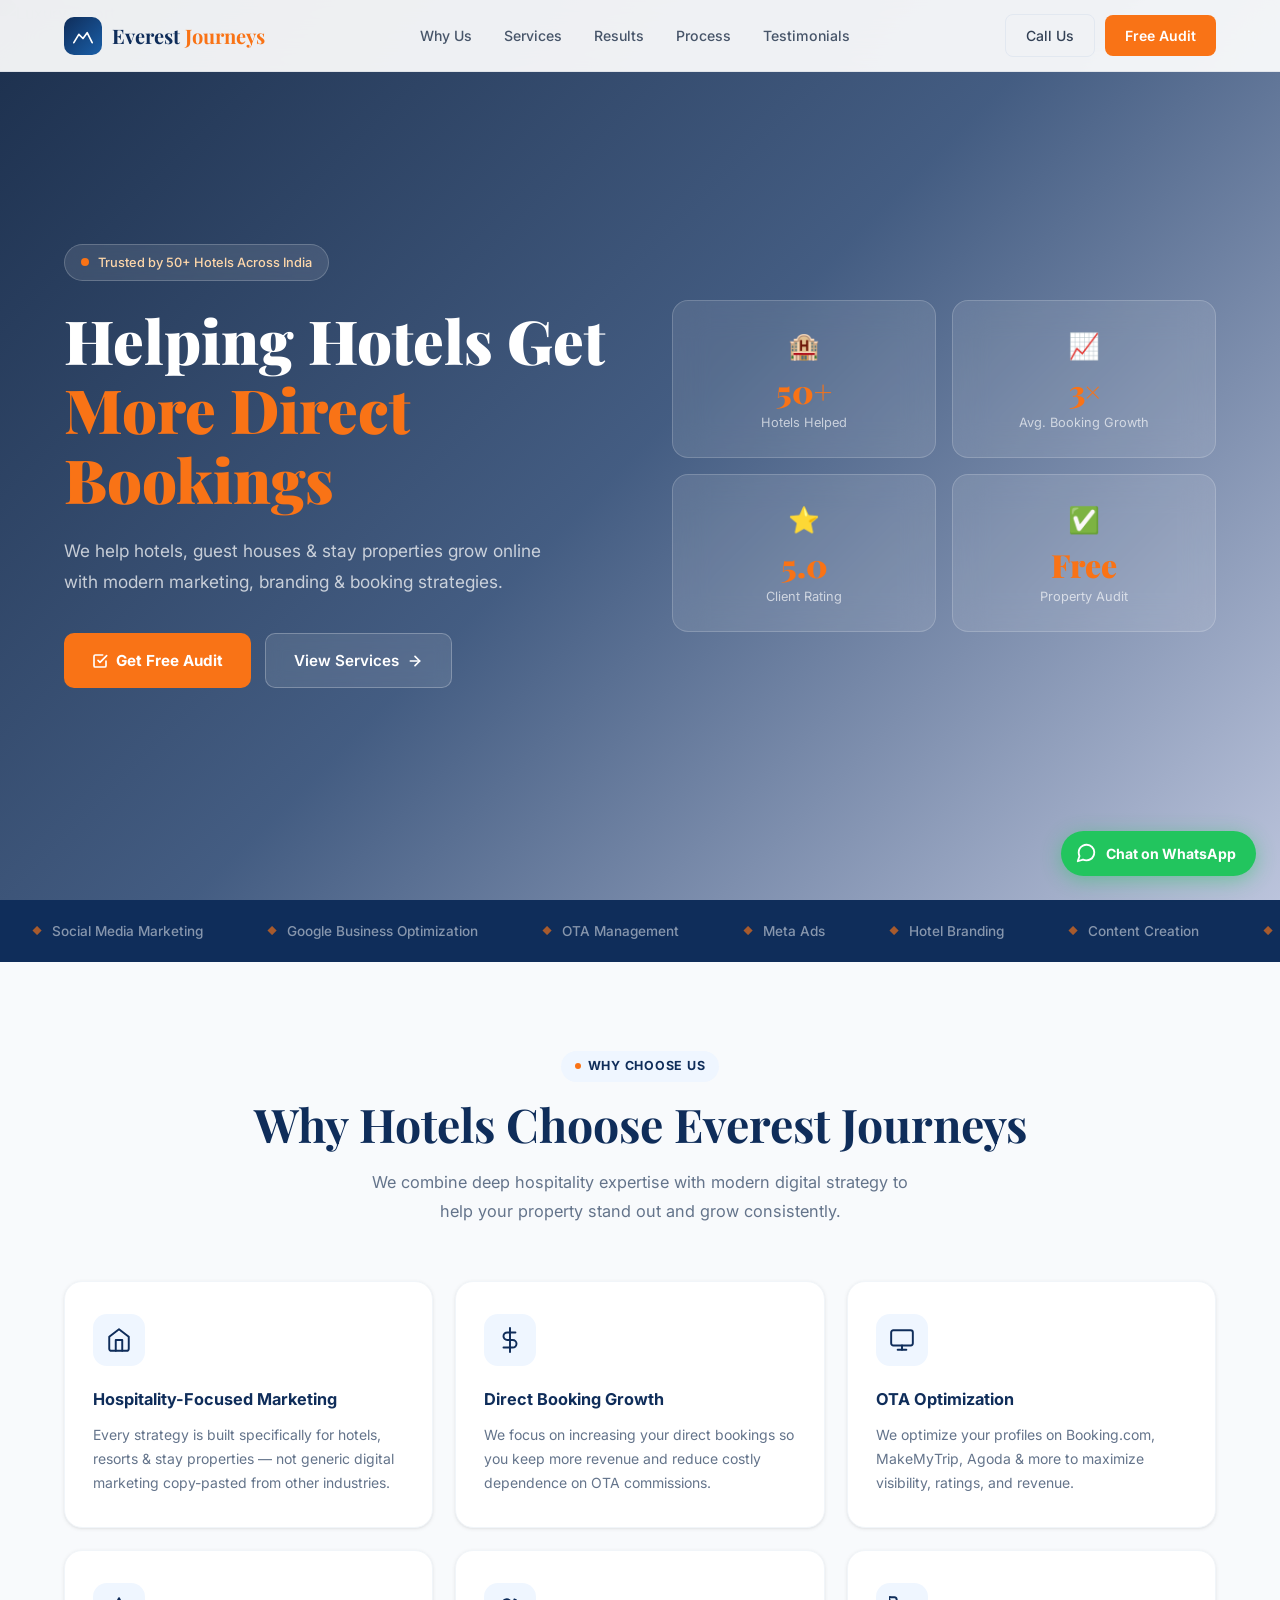
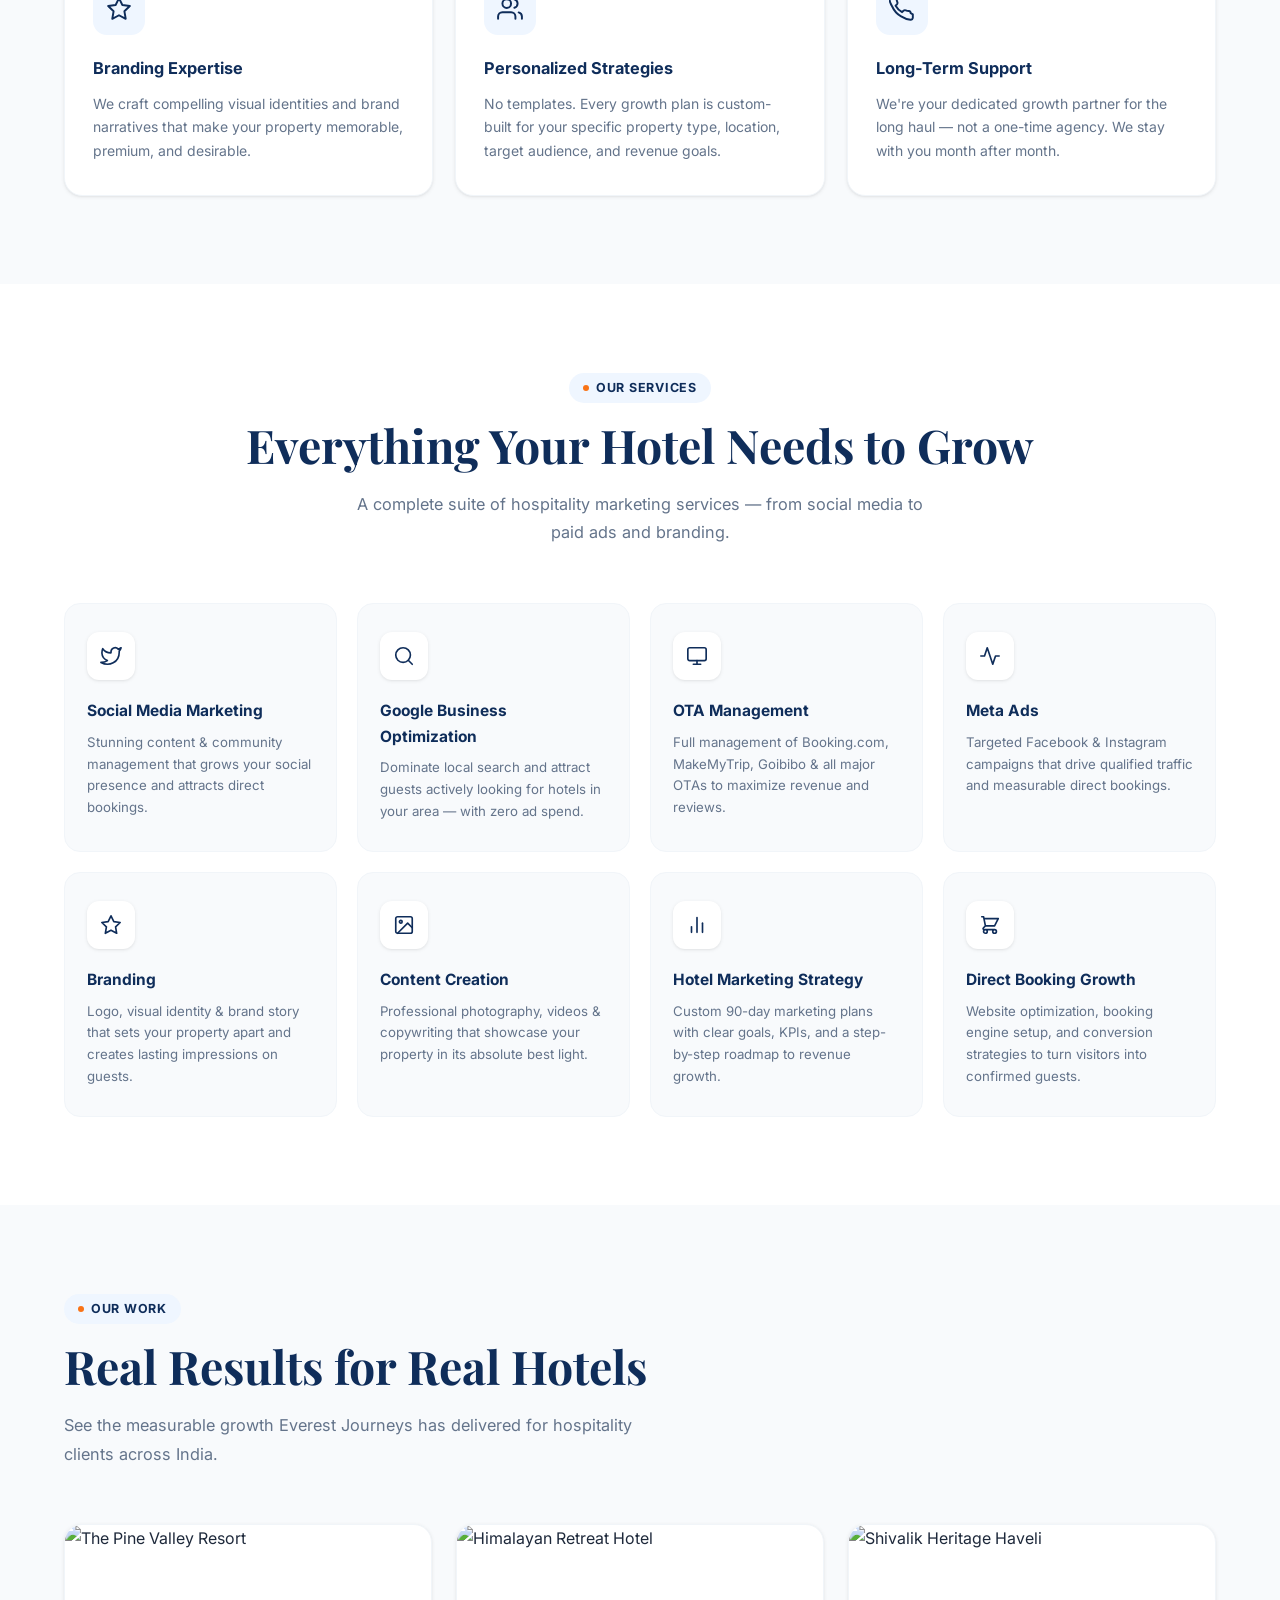
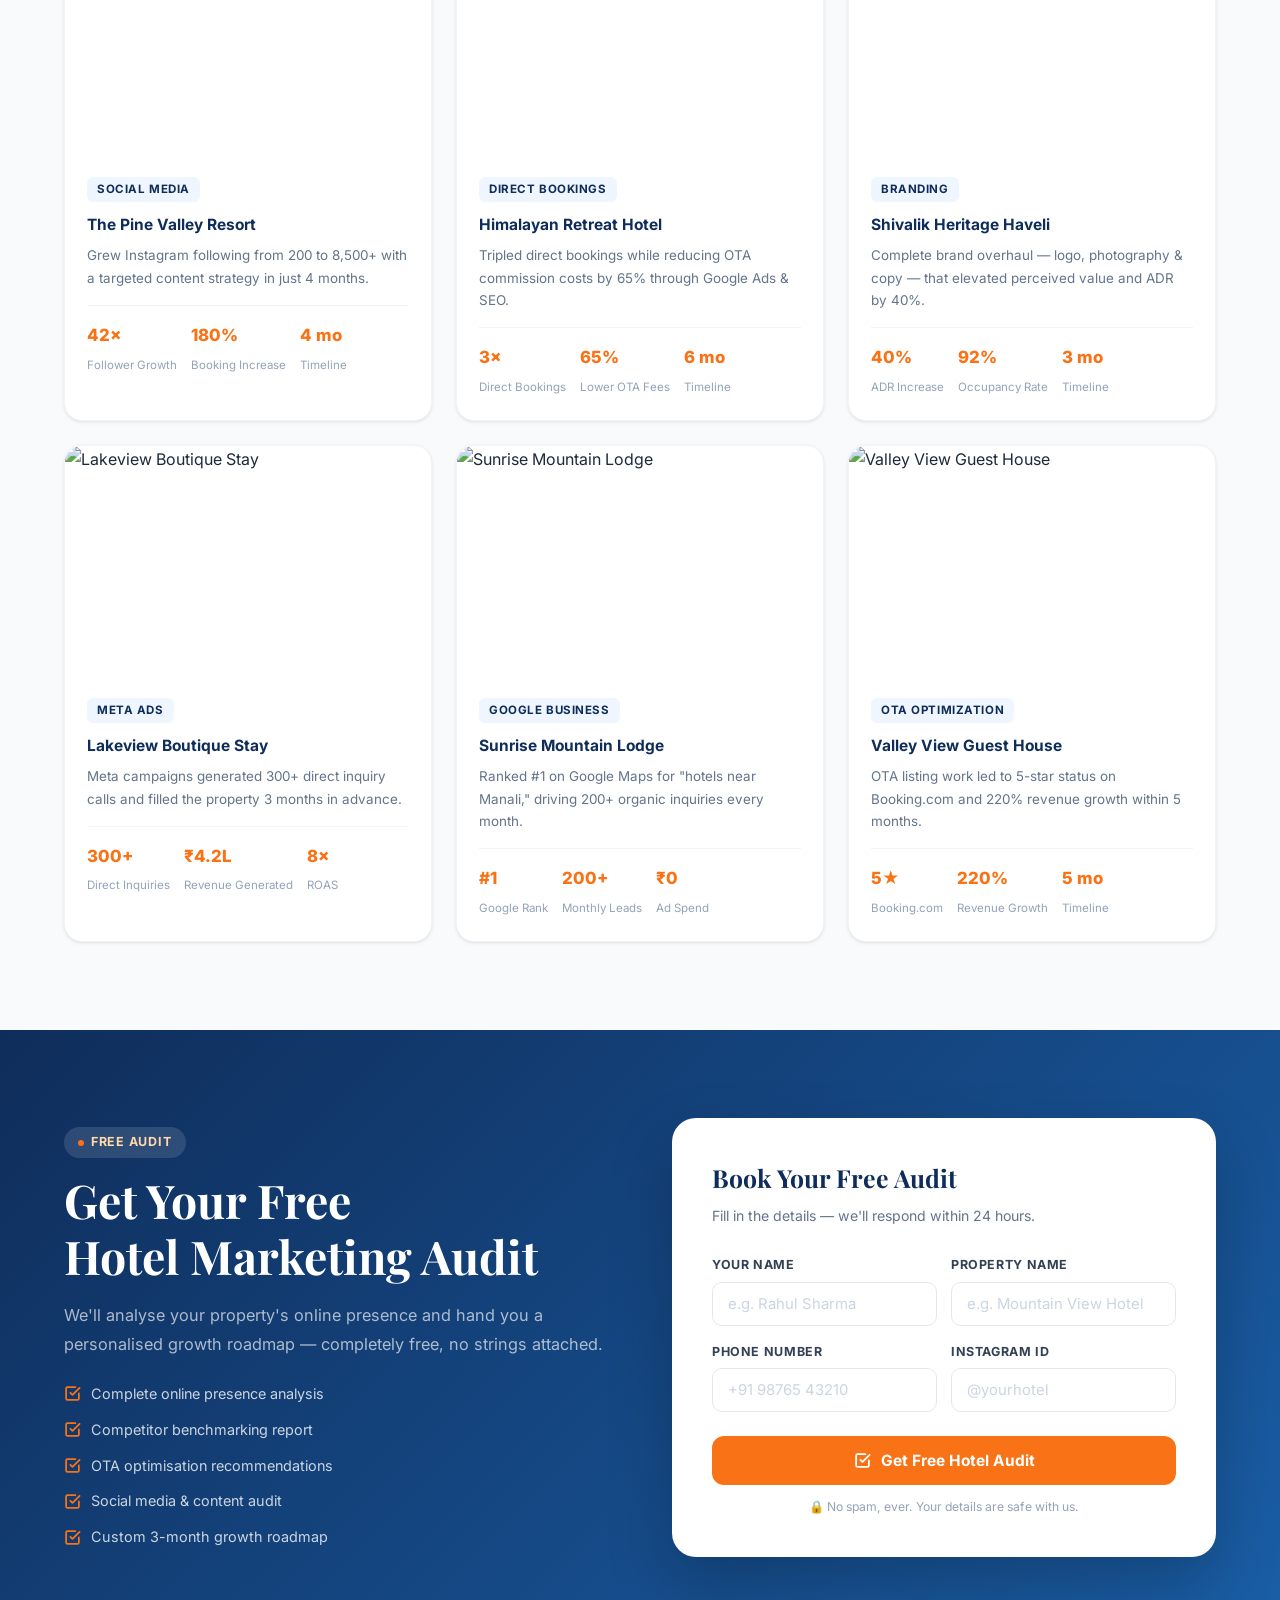
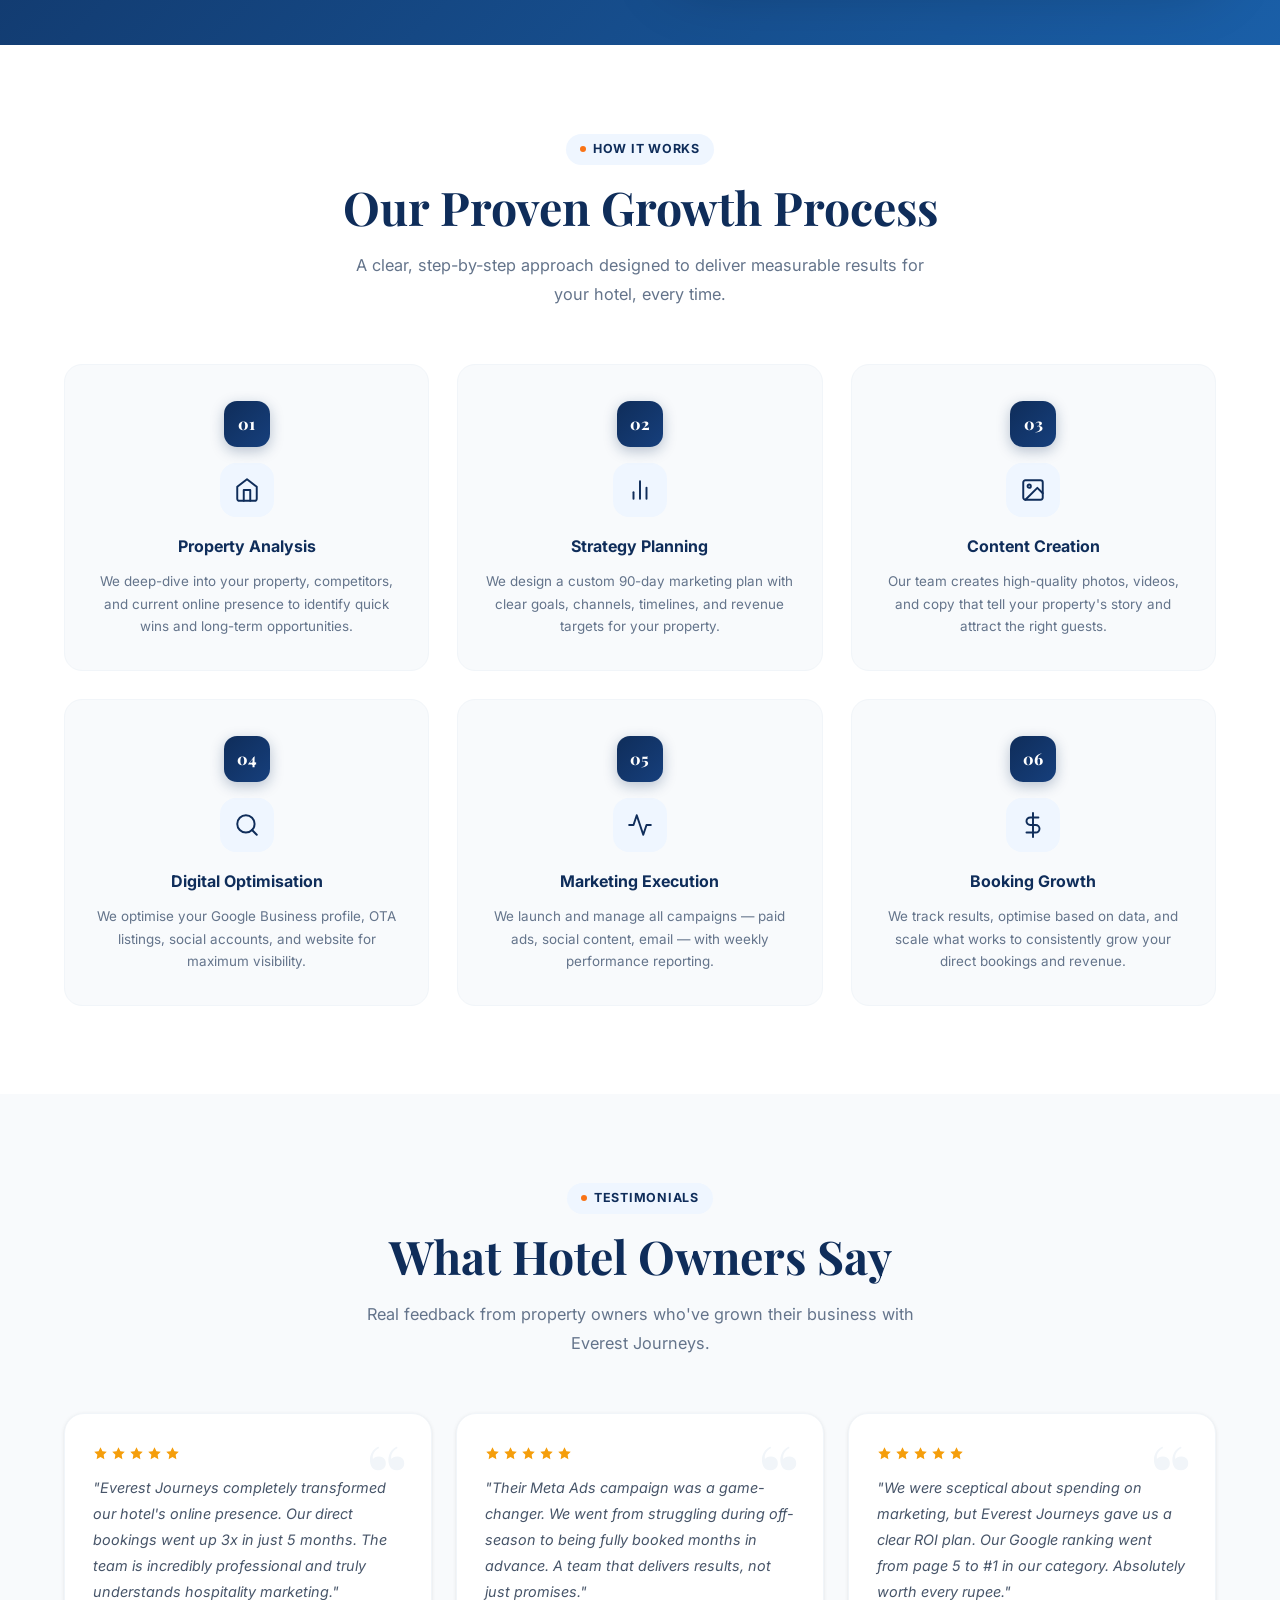
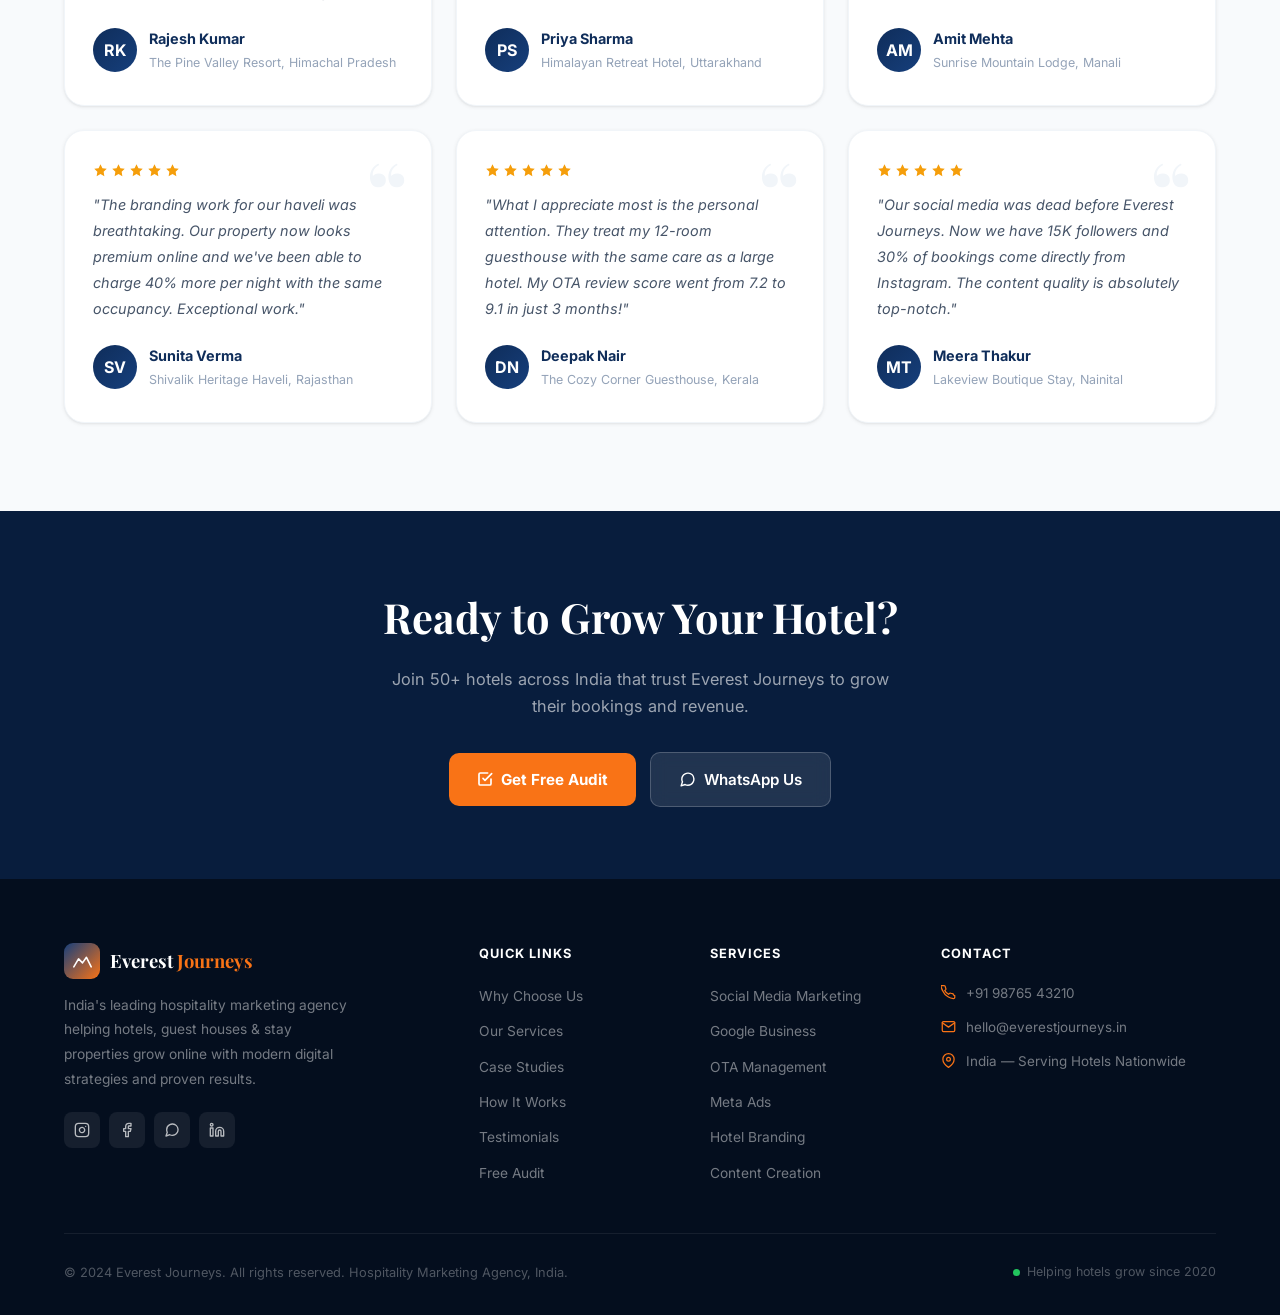
==== commit e7dfd8ba: "Redesign Everest Journeys website for modern luxury hospitality marketing (6a147e0c847e25620e621b0f)" ====
--- a/index.html
+++ b/index.html
@@ -3,692 +3,1221 @@
 <head>
   <meta charset="UTF-8" />
   <meta name="viewport" content="width=device-width, initial-scale=1.0" />
+  <meta name="description" content="Everest Journeys — India's premium hospitality marketing agency helping hotels & resorts grow direct bookings through modern digital strategies." />
   <title>Everest Journeys – Hotel Marketing Agency</title>
+  <link rel="preconnect" href="https://fonts.googleapis.com">
+  <link rel="preconnect" href="https://fonts.gstatic.com" crossorigin>
+  <link href="https://fonts.googleapis.com/css2?family=Playfair+Display:ital,wght@0,400;0,600;0,700;0,900;1,400&family=Inter:wght@300;400;500;600;700&display=swap" rel="stylesheet">
   <style>
-    @import url('https://fonts.googleapis.com/css2?family=Playfair+Display:wght@700;900&family=DM+Sans:wght@300;400;500;600&display=swap');
-
+    /* ── Variables ──────────────────────────────── */
+    :root {
+      --white:      #ffffff;
+      --gray-50:    #f8fafc;
+      --gray-100:   #f1f5f9;
+      --gray-200:   #e2e8f0;
+      --gray-300:   #cbd5e1;
+      --gray-400:   #94a3b8;
+      --gray-500:   #64748b;
+      --gray-600:   #475569;
+      --gray-700:   #334155;
+      --gray-800:   #1e293b;
+      --navy:       #0f2d5a;
+      --navy-light: #163f7c;
+      --navy-dark:  #081d3d;
+      --orange:     #f97316;
+      --orange-dk:  #ea580c;
+      --radius:     16px;
+      --sh-sm:      0 1px 4px rgba(0,0,0,.07), 0 1px 2px rgba(0,0,0,.04);
+      --sh:         0 4px 18px rgba(0,0,0,.08), 0 2px 8px rgba(0,0,0,.04);
+      --sh-lg:      0 20px 52px rgba(0,0,0,.11), 0 8px 24px rgba(0,0,0,.06);
+      --sh-navy:    0 6px 28px rgba(15,45,90,.22);
+    }
+
+    /* ── Reset ──────────────────────────────────── */
     *, *::before, *::after { box-sizing: border-box; margin: 0; padding: 0; }
-
-    :root {
-      --bg:       #080c14;
-      --bg2:      #0d1220;
-      --bg3:      #111826;
-      --orange:   #f97316;
-      --orange2:  #fb923c;
-      --gold:     #f4c050;
-      --text:     #e8ecf4;
-      --muted:    #7e8fa8;
-      --border:   rgba(249,115,22,.18);
-      --card:     rgba(255,255,255,.035);
-      --radius:   14px;
-      --transition: .28s cubic-bezier(.4,0,.2,1);
-    }
-
     html { scroll-behavior: smooth; }
-
-    body {
-      font-family: 'DM Sans', sans-serif;
-      background: var(--bg);
-      color: var(--text);
-      line-height: 1.7;
-      overflow-x: hidden;
-    }
-
-    /* ─── NAV ─────────────────────────────── */
+    body { font-family: 'Inter', sans-serif; background: var(--white); color: var(--gray-800); line-height: 1.65; overflow-x: hidden; }
+    img { max-width: 100%; display: block; }
+    a { text-decoration: none; color: inherit; }
+    button, input, textarea, select { font-family: inherit; }
+
+    /* ── Navbar ─────────────────────────────────── */
     nav {
-      position: fixed; top: 0; left: 0; width: 100%; z-index: 100;
+      position: fixed; top: 0; left: 0; width: 100%; z-index: 1000;
       display: flex; align-items: center; justify-content: space-between;
-      padding: 0 6vw;
-      height: 68px;
-      background: rgba(8,12,20,.82);
-      backdrop-filter: blur(18px);
-      border-bottom: 1px solid rgba(249,115,22,.1);
-    }
-    .logo {
-      font-family: 'Playfair Display', serif;
-      font-size: 1.35rem;
-      font-weight: 700;
-      color: var(--text);
-      letter-spacing: .01em;
-    }
-    .logo span { color: var(--orange); }
-    .nav-links { display: flex; gap: 2.2rem; list-style: none; }
-    .nav-links a {
-      color: var(--muted); font-size: .9rem; font-weight: 500;
-      text-decoration: none; transition: color var(--transition);
-    }
-    .nav-links a:hover { color: var(--orange); }
-    .nav-cta {
-      background: var(--orange); color: #fff;
-      padding: .45rem 1.3rem; border-radius: 50px;
-      text-decoration: none; font-weight: 600; font-size: .88rem;
-      transition: background var(--transition), transform var(--transition), box-shadow var(--transition);
-      box-shadow: 0 0 0 0 rgba(249,115,22,0);
-    }
-    .nav-cta:hover {
-      background: var(--orange2);
-      transform: translateY(-2px);
-      box-shadow: 0 8px 28px rgba(249,115,22,.35);
-    }
-
-    /* ─── HERO ────────────────────────────── */
-    #hero {
-      position: relative;
-      min-height: 100svh;
-      display: flex; align-items: center; justify-content: center;
-      text-align: center;
-      padding: 120px 6vw 80px;
-      overflow: hidden;
-    }
-    .hero-bg {
-      position: absolute; inset: 0;
-      background: url('https://images.unsplash.com/photo-1566073771259-6a8506099945?w=1600&q=80') center/cover no-repeat;
-      filter: brightness(.22) saturate(.7);
-      z-index: 0;
-    }
-    .hero-overlay {
-      position: absolute; inset: 0; z-index: 1;
-      background: radial-gradient(ellipse 80% 60% at 50% 60%, rgba(249,115,22,.08) 0%, transparent 70%),
-                  linear-gradient(180deg, transparent 50%, var(--bg) 100%);
-    }
-    .hero-content { position: relative; z-index: 2; max-width: 820px; }
-    .badge {
-      display: inline-flex; align-items: center; gap: .5rem;
-      background: rgba(249,115,22,.12); border: 1px solid var(--border);
-      padding: .35rem 1rem; border-radius: 50px;
-      font-size: .8rem; font-weight: 600; color: var(--orange2);
-      letter-spacing: .06em; text-transform: uppercase;
-      margin-bottom: 1.8rem;
-    }
-    .badge::before { content:'★'; font-size:.75rem; }
-    h1 {
-      font-family: 'Playfair Display', serif;
-      font-size: clamp(2.4rem, 6vw, 4.8rem);
-      font-weight: 900;
-      line-height: 1.1;
-      letter-spacing: -.02em;
-      margin-bottom: 1.3rem;
-    }
-    h1 em {
-      font-style: normal;
-      background: linear-gradient(135deg, var(--orange) 0%, var(--gold) 100%);
-      -webkit-background-clip: text; -webkit-text-fill-color: transparent;
-    }
-    .hero-sub {
-      font-size: clamp(1rem, 2vw, 1.22rem);
-      color: var(--muted); max-width: 560px; margin: 0 auto 2.5rem;
-      font-weight: 400;
-    }
-    .hero-btns { display: flex; gap: 1rem; justify-content: center; flex-wrap: wrap; }
-
-    .btn-primary {
-      display: inline-flex; align-items: center; gap: .55rem;
-      background: linear-gradient(135deg, var(--orange) 0%, #e85d04 100%);
-      color: #fff; padding: .85rem 2.2rem;
-      border-radius: 50px; text-decoration: none;
-      font-weight: 700; font-size: 1rem; letter-spacing: .01em;
-      box-shadow: 0 4px 24px rgba(249,115,22,.38);
-      transition: transform var(--transition), box-shadow var(--transition), filter var(--transition);
-    }
-    .btn-primary:hover {
-      transform: translateY(-3px);
-      box-shadow: 0 12px 36px rgba(249,115,22,.52);
-      filter: brightness(1.08);
-    }
-    .btn-secondary {
-      display: inline-flex; align-items: center; gap: .55rem;
-      background: transparent;
-      color: var(--text); padding: .85rem 2rem;
-      border-radius: 50px; text-decoration: none;
-      font-weight: 600; font-size: 1rem;
-      border: 1px solid rgba(255,255,255,.18);
-      transition: border-color var(--transition), background var(--transition), transform var(--transition);
-    }
-    .btn-secondary:hover {
-      border-color: var(--orange);
-      background: rgba(249,115,22,.08);
-      transform: translateY(-2px);
-    }
-    .hero-stats {
-      position: relative; z-index: 2;
-      display: flex; gap: 3rem; justify-content: center; flex-wrap: wrap;
-      margin-top: 4rem;
-      padding-top: 2.5rem;
-      border-top: 1px solid rgba(255,255,255,.07);
-    }
-    .stat-item { text-align: center; }
-    .stat-num {
-      font-family: 'Playfair Display', serif;
-      font-size: 2.2rem; font-weight: 900;
-      color: var(--orange); display: block; line-height: 1;
-    }
-    .stat-label { font-size: .8rem; color: var(--muted); text-transform: uppercase; letter-spacing: .06em; margin-top: .3rem; }
-
-    /* ─── SECTION COMMONS ──────────────────── */
-    section { padding: 100px 6vw; }
-    .section-label {
-      font-size: .75rem; font-weight: 700; letter-spacing: .12em;
-      text-transform: uppercase; color: var(--orange);
-      margin-bottom: .8rem;
-    }
-    .section-title {
-      font-family: 'Playfair Display', serif;
-      font-size: clamp(1.8rem, 4vw, 2.9rem);
-      font-weight: 900; line-height: 1.15;
-      margin-bottom: 1rem;
-    }
-    .section-sub {
-      color: var(--muted); font-size: 1.05rem; max-width: 540px;
-      margin-bottom: 3.5rem;
-    }
-    .text-center { text-align: center; }
-    .text-center .section-sub { margin-left: auto; margin-right: auto; }
-
-    /* ─── PROBLEMS ─────────────────────────── */
-    #problems { background: var(--bg2); }
-    .problems-grid {
-      display: grid;
-      grid-template-columns: repeat(auto-fit, minmax(270px, 1fr));
-      gap: 1.5rem;
-      margin-top: 3rem;
-    }
-    .problem-card {
-      background: var(--card);
-      border: 1px solid rgba(255,255,255,.07);
-      border-radius: var(--radius);
-      padding: 2rem;
-      position: relative; overflow: hidden;
-      transition: border-color var(--transition), transform var(--transition);
-    }
-    .problem-card::before {
-      content: '';
-      position: absolute; top: 0; left: 0; right: 0; height: 3px;
-      background: linear-gradient(90deg, var(--orange), var(--gold));
-      opacity: 0; transition: opacity var(--transition);
-    }
-    .problem-card:hover { border-color: var(--border); transform: translateY(-5px); }
-    .problem-card:hover::before { opacity: 1; }
-    .problem-icon {
-      width: 52px; height: 52px;
-      background: rgba(249,115,22,.1); border-radius: 12px;
-      display: flex; align-items: center; justify-content: center;
-      font-size: 1.5rem; margin-bottom: 1.2rem;
-    }
-    .problem-card h3 {
-      font-size: 1.1rem; font-weight: 700; margin-bottom: .6rem;
-      color: var(--text);
-    }
-    .problem-card p { color: var(--muted); font-size: .92rem; }
-
-    /* ─── SERVICES ─────────────────────────── */
-    #services { background: var(--bg3); }
-    .services-grid {
-      display: grid;
-      grid-template-columns: repeat(auto-fit, minmax(260px, 1fr));
-      gap: 1.5rem;
-    }
-    .service-card {
-      background: var(--card);
-      border: 1px solid rgba(255,255,255,.07);
-      border-radius: var(--radius);
-      padding: 2.2rem 2rem;
-      transition: border-color var(--transition), transform var(--transition), box-shadow var(--transition);
-      cursor: default;
-    }
-    .service-card:hover {
-      border-color: var(--border);
-      transform: translateY(-6px);
-      box-shadow: 0 20px 60px rgba(0,0,0,.4), 0 0 0 1px var(--border);
-    }
-    .service-icon {
-      width: 56px; height: 56px;
-      background: linear-gradient(135deg, rgba(249,115,22,.2), rgba(249,115,22,.06));
-      border: 1px solid var(--border);
-      border-radius: 14px;
-      display: flex; align-items: center; justify-content: center;
-      font-size: 1.6rem; margin-bottom: 1.4rem;
-    }
-    .service-card h3 {
-      font-size: 1.1rem; font-weight: 700; margin-bottom: .7rem;
-      color: var(--text);
-    }
-    .service-card p { color: var(--muted); font-size: .9rem; line-height: 1.65; }
-    .service-tag {
-      display: inline-block; margin-top: 1.2rem;
-      background: rgba(249,115,22,.1); color: var(--orange2);
-      padding: .25rem .75rem; border-radius: 50px;
-      font-size: .75rem; font-weight: 600; letter-spacing: .04em;
-    }
-
-    /* ─── WHY US ───────────────────────────── */
-    #why {
-      background: var(--bg2);
-      display: grid;
-      grid-template-columns: 1fr 1fr;
-      gap: 6vw;
-      align-items: center;
-    }
-    .why-img {
-      border-radius: 18px; overflow: hidden;
-      position: relative;
-    }
-    .why-img img {
-      width: 100%; display: block; object-fit: cover;
-      border-radius: 18px;
-      filter: brightness(.85) saturate(.9);
-    }
-    .why-img-badge {
-      position: absolute; bottom: 1.5rem; left: 1.5rem;
-      background: rgba(8,12,20,.85);
-      border: 1px solid var(--border);
-      backdrop-filter: blur(12px);
-      padding: .9rem 1.3rem;
-      border-radius: 12px;
-    }
-    .why-img-badge strong { display: block; color: var(--orange); font-size: 1.4rem; font-weight: 900; font-family: 'Playfair Display', serif; }
-    .why-img-badge span { font-size: .78rem; color: var(--muted); }
-    .why-list { list-style: none; display: flex; flex-direction: column; gap: 1.4rem; margin-top: 2rem; }
-    .why-item {
-      display: flex; gap: 1.1rem; align-items: flex-start;
-      background: var(--card);
-      border: 1px solid rgba(255,255,255,.06);
-      border-radius: 12px; padding: 1.4rem;
-      transition: border-color var(--transition);
-    }
-    .why-item:hover { border-color: var(--border); }
-    .why-num {
-      min-width: 38px; height: 38px;
-      background: linear-gradient(135deg, var(--orange), #e85d04);
+      padding: 0 5vw; height: 72px;
+      background: rgba(255,255,255,.92);
+      backdrop-filter: blur(20px); -webkit-backdrop-filter: blur(20px);
+      border-bottom: 1px solid rgba(15,45,90,.07);
+      transition: box-shadow .3s;
+    }
+    nav.scrolled { box-shadow: var(--sh); }
+
+    .nav-logo { display: flex; align-items: center; gap: 10px; }
+    .logo-icon {
+      width: 38px; height: 38px;
+      background: linear-gradient(135deg, var(--navy) 0%, #1a5fa8 100%);
       border-radius: 10px;
       display: flex; align-items: center; justify-content: center;
-      font-weight: 800; font-size: .9rem; color: #fff;
-    }
-    .why-item h4 { font-size: 1rem; font-weight: 700; margin-bottom: .3rem; }
-    .why-item p { color: var(--muted); font-size: .88rem; }
-
-    /* ─── TESTIMONIAL ──────────────────────── */
-    #testimonial { background: var(--bg); text-align: center; }
-    .testimonials-row {
-      display: grid;
-      grid-template-columns: repeat(auto-fit, minmax(280px, 1fr));
-      gap: 1.5rem; margin-top: 3rem;
-    }
+      flex-shrink: 0;
+    }
+    .logo-icon svg { width: 20px; height: 20px; stroke: white; fill: none; stroke-width: 2; stroke-linecap: round; stroke-linejoin: round; }
+    .logo-text { font-family: 'Playfair Display', serif; font-size: 1.25rem; font-weight: 700; color: var(--navy); }
+    .logo-text em { font-style: normal; color: var(--orange); }
+
+    .nav-links { display: flex; align-items: center; gap: 2rem; list-style: none; }
+    .nav-links a { font-size: .88rem; font-weight: 500; color: var(--gray-600); transition: color .2s; }
+    .nav-links a:hover { color: var(--navy); }
+
+    .nav-cta { display: flex; align-items: center; gap: 10px; }
+    .btn-ghost {
+      padding: 9px 20px; border-radius: 8px; font-size: .875rem; font-weight: 500;
+      border: 1.5px solid var(--gray-200); background: transparent; color: var(--gray-700); cursor: pointer; transition: all .2s;
+    }
+    .btn-ghost:hover { border-color: var(--navy); color: var(--navy); }
+    .btn-orange {
+      padding: 9px 20px; border-radius: 8px; font-size: .875rem; font-weight: 600;
+      background: var(--orange); color: white; border: none; cursor: pointer; transition: all .25s;
+    }
+    .btn-orange:hover { background: var(--orange-dk); transform: translateY(-1px); box-shadow: 0 4px 14px rgba(249,115,22,.4); }
+
+    .hamburger { display: none; flex-direction: column; gap: 5px; cursor: pointer; padding: 4px; }
+    .hamburger span { width: 24px; height: 2px; background: var(--gray-700); border-radius: 2px; transition: all .3s; }
+
+    /* ── Mobile Menu ────────────────────────────── */
+    .mobile-menu {
+      display: none; position: fixed; inset: 0; z-index: 1200;
+      background: var(--navy-dark); padding: 24px 5vw;
+      flex-direction: column; gap: 0;
+    }
+    .mobile-menu.open { display: flex; }
+    .mobile-menu-top { display: flex; align-items: center; justify-content: space-between; margin-bottom: 48px; }
+    .mobile-close { color: rgba(255,255,255,.7); font-size: 1.6rem; cursor: pointer; line-height: 1; padding: 4px 8px; }
+    .mobile-links { display: flex; flex-direction: column; gap: 0; }
+    .mobile-links a {
+      color: rgba(255,255,255,.8); font-size: 1.15rem; font-weight: 500;
+      padding: 16px 0; border-bottom: 1px solid rgba(255,255,255,.06);
+      transition: color .2s;
+    }
+    .mobile-links a:hover { color: var(--orange); }
+    .mobile-links .m-cta {
+      margin-top: 28px; background: var(--orange); color: white;
+      text-align: center; border-radius: 10px; padding: 16px; font-weight: 700; border: none;
+    }
+
+    /* ── Section Helpers ────────────────────────── */
+    section { padding: 88px 5vw; }
+
+    .badge {
+      display: inline-flex; align-items: center; gap: 7px;
+      padding: 5px 14px; border-radius: 100px;
+      background: #eff6ff; color: var(--navy);
+      font-size: .78rem; font-weight: 700; letter-spacing: .06em; text-transform: uppercase;
+      margin-bottom: 14px;
+    }
+    .badge::before { content: ''; width: 6px; height: 6px; background: var(--orange); border-radius: 50%; }
+
+    .sec-title {
+      font-family: 'Playfair Display', serif;
+      font-size: clamp(2rem, 3.8vw, 2.9rem); font-weight: 700;
+      color: var(--navy); line-height: 1.22; margin-bottom: 16px;
+    }
+    .sec-sub { font-size: 1.02rem; color: var(--gray-500); line-height: 1.75; max-width: 570px; }
+
+    .sec-head { margin-bottom: 56px; }
+    .sec-head.center { text-align: center; }
+    .sec-head.center .sec-sub { margin: 0 auto; }
+
+    /* ── Fade Animations ────────────────────────── */
+    .fade-up { opacity: 0; transform: translateY(30px); transition: opacity .65s ease, transform .65s ease; }
+    .fade-up.visible { opacity: 1; transform: translateY(0); }
+
+    /* ── HERO ───────────────────────────────────── */
+    #hero {
+      padding: 0; min-height: 100vh;
+      display: flex; align-items: center;
+      position: relative; overflow: hidden;
+    }
+    .hero-img {
+      position: absolute; inset: 0; z-index: 0;
+    }
+    .hero-img img { width: 100%; height: 100%; object-fit: cover; filter: brightness(.32) saturate(.7); }
+    .hero-img::after {
+      content: '';
+      position: absolute; inset: 0;
+      background: linear-gradient(135deg, rgba(8,29,61,.92) 0%, rgba(15,47,95,.78) 50%, rgba(30,58,138,.3) 100%);
+    }
+    .hero-inner {
+      position: relative; z-index: 1;
+      width: 100%; padding: 120px 5vw 88px;
+      display: grid; grid-template-columns: 1fr 1fr; gap: 64px; align-items: center;
+    }
+
+    .hero-label {
+      display: inline-flex; align-items: center; gap: 9px;
+      padding: 7px 16px; border-radius: 100px;
+      background: rgba(255,255,255,.1); border: 1px solid rgba(255,255,255,.2);
+      backdrop-filter: blur(8px);
+      color: #fed7aa; font-size: .8rem; font-weight: 500;
+      margin-bottom: 24px;
+    }
+    .hero-pulse { width: 8px; height: 8px; background: var(--orange); border-radius: 50%; animation: pulse 2s ease-in-out infinite; }
+    @keyframes pulse { 0%,100% { opacity:1;transform:scale(1); } 50% { opacity:.5;transform:scale(1.4); } }
+
+    .hero-h1 {
+      font-family: 'Playfair Display', serif;
+      font-size: clamp(2.4rem, 4.8vw, 3.8rem); font-weight: 900;
+      color: white; line-height: 1.14; margin-bottom: 22px;
+    }
+    .hero-h1 span { color: var(--orange); }
+
+    .hero-p { font-size: 1.08rem; color: rgba(255,255,255,.72); max-width: 490px; line-height: 1.8; margin-bottom: 36px; }
+
+    .hero-btns { display: flex; gap: 14px; flex-wrap: wrap; }
+    .btn-hero-primary {
+      display: inline-flex; align-items: center; gap: 8px;
+      padding: 14px 28px; border-radius: 10px;
+      background: var(--orange); color: white;
+      font-size: .95rem; font-weight: 700; border: none; cursor: pointer; transition: all .25s;
+    }
+    .btn-hero-primary:hover { background: var(--orange-dk); transform: translateY(-2px); box-shadow: 0 8px 26px rgba(249,115,22,.42); }
+    .btn-hero-outline {
+      display: inline-flex; align-items: center; gap: 8px;
+      padding: 14px 28px; border-radius: 10px;
+      background: rgba(255,255,255,.1); color: white;
+      border: 1.5px solid rgba(255,255,255,.25);
+      font-size: .95rem; font-weight: 600; cursor: pointer; transition: all .25s;
+      backdrop-filter: blur(8px);
+    }
+    .btn-hero-outline:hover { background: rgba(255,255,255,.2); transform: translateY(-2px); }
+    .btn-hero-primary svg, .btn-hero-outline svg { width: 16px; height: 16px; stroke: currentColor; fill: none; stroke-width: 2.5; stroke-linecap: round; stroke-linejoin: round; }
+
+    .hero-stats {
+      display: grid; grid-template-columns: 1fr 1fr; gap: 16px;
+    }
+    .stat-card {
+      background: rgba(255,255,255,.1); border: 1px solid rgba(255,255,255,.18);
+      backdrop-filter: blur(16px); border-radius: 16px;
+      padding: 24px; text-align: center; transition: transform .3s;
+    }
+    .stat-card:hover { transform: translateY(-5px); }
+    .stat-emoji { font-size: 1.6rem; margin-bottom: 8px; }
+    .stat-num { font-family: 'Playfair Display', serif; font-size: 2rem; font-weight: 900; color: var(--orange); display: block; line-height: 1; }
+    .stat-lbl { font-size: .8rem; color: rgba(255,255,255,.65); margin-top: 5px; }
+
+    /* ── Marquee Strip ───────────────────────────── */
+    .marquee-wrap { background: var(--navy); padding: 20px 0; overflow: hidden; }
+    .marquee-track {
+      display: flex; gap: 0; width: max-content;
+      animation: marquee 28s linear infinite;
+    }
+    .marquee-item {
+      display: inline-flex; align-items: center; gap: 10px;
+      padding: 0 32px; color: rgba(255,255,255,.5);
+      font-size: .85rem; font-weight: 500; white-space: nowrap;
+    }
+    .marquee-item::before { content: '◆'; color: rgba(249,115,22,.65); font-size: .6rem; }
+    @keyframes marquee { 0% { transform: translateX(0); } 100% { transform: translateX(-50%); } }
+
+    /* ── WHY US ──────────────────────────────────── */
+    #why { background: var(--gray-50); }
+    .why-grid { display: grid; grid-template-columns: repeat(3, 1fr); gap: 22px; }
+    .why-card {
+      background: white; border-radius: 18px; padding: 32px 28px;
+      border: 1px solid var(--gray-100); box-shadow: var(--sh-sm);
+      transition: all .3s; position: relative; overflow: hidden;
+    }
+    .why-card::after {
+      content: ''; position: absolute; bottom: 0; left: 0; right: 0; height: 3px;
+      background: linear-gradient(90deg, var(--navy), var(--orange));
+      transform: scaleX(0); transform-origin: left; transition: transform .35s;
+    }
+    .why-card:hover { transform: translateY(-7px); box-shadow: var(--sh-lg); }
+    .why-card:hover::after { transform: scaleX(1); }
+    .why-ico {
+      width: 52px; height: 52px; border-radius: 14px; background: #eff6ff;
+      display: flex; align-items: center; justify-content: center; margin-bottom: 20px;
+    }
+    .why-ico svg { width: 26px; height: 26px; stroke: var(--navy); fill: none; stroke-width: 1.8; stroke-linecap: round; stroke-linejoin: round; }
+    .why-card h3 { font-size: 1.02rem; font-weight: 700; color: var(--navy); margin-bottom: 10px; }
+    .why-card p { font-size: .875rem; color: var(--gray-500); line-height: 1.7; }
+
+    /* ── SERVICES ────────────────────────────────── */
+    #services { background: white; }
+    .svc-grid { display: grid; grid-template-columns: repeat(4, 1fr); gap: 20px; }
+    .svc-card {
+      border-radius: 16px; padding: 28px 22px;
+      background: var(--gray-50); border: 1px solid var(--gray-100);
+      cursor: pointer; transition: all .3s;
+    }
+    .svc-card:hover { background: var(--navy); border-color: var(--navy); transform: translateY(-5px); box-shadow: var(--sh-navy); }
+    .svc-ico {
+      width: 48px; height: 48px; border-radius: 12px; background: white;
+      display: flex; align-items: center; justify-content: center;
+      margin-bottom: 18px; box-shadow: var(--sh-sm); transition: background .3s;
+    }
+    .svc-card:hover .svc-ico { background: rgba(255,255,255,.12); }
+    .svc-ico svg { width: 22px; height: 22px; stroke: var(--navy); fill: none; stroke-width: 1.8; stroke-linecap: round; stroke-linejoin: round; transition: stroke .3s; }
+    .svc-card:hover .svc-ico svg { stroke: var(--orange); }
+    .svc-card h3 { font-size: .97rem; font-weight: 700; color: var(--navy); margin-bottom: 8px; transition: color .3s; }
+    .svc-card p { font-size: .83rem; color: var(--gray-500); line-height: 1.65; transition: color .3s; }
+    .svc-card:hover h3, .svc-card:hover p { color: white; }
+    .svc-card:hover p { color: rgba(255,255,255,.65); }
+
+    /* ── RESULTS ─────────────────────────────────── */
+    #results { background: var(--gray-50); }
+    .results-grid { display: grid; grid-template-columns: repeat(3, 1fr); gap: 24px; }
+    .res-card {
+      background: white; border-radius: 18px; overflow: hidden;
+      box-shadow: var(--sh-sm); border: 1px solid var(--gray-100); transition: all .3s;
+    }
+    .res-card:hover { transform: translateY(-6px); box-shadow: var(--sh-lg); }
+    .res-img { width: 100%; aspect-ratio: 16/10; overflow: hidden; }
+    .res-img img { width: 100%; height: 100%; object-fit: cover; transition: transform .55s; }
+    .res-card:hover .res-img img { transform: scale(1.06); }
+    .res-body { padding: 20px 22px 22px; }
+    .res-tag {
+      display: inline-block; padding: 3px 10px; border-radius: 6px;
+      background: #eff6ff; color: var(--navy); font-size: .72rem; font-weight: 700;
+      text-transform: uppercase; letter-spacing: .05em; margin-bottom: 10px;
+    }
+    .res-body h3 { font-size: .97rem; font-weight: 700; color: var(--navy); margin-bottom: 7px; }
+    .res-body p { font-size: .84rem; color: var(--gray-500); line-height: 1.65; }
+    .res-stats {
+      display: flex; gap: 14px; margin-top: 16px; padding-top: 16px;
+      border-top: 1px solid var(--gray-100);
+    }
+    .res-stat strong { display: block; font-size: 1.05rem; font-weight: 800; color: var(--orange); }
+    .res-stat small { font-size: .72rem; color: var(--gray-400); }
+
+    /* ── AUDIT / FORM ────────────────────────────── */
+    #audit {
+      background: linear-gradient(135deg, var(--navy) 0%, #1a5fa8 100%);
+    }
+    .audit-wrap { display: grid; grid-template-columns: 1fr 1fr; gap: 64px; align-items: center; }
+
+    .audit-text .badge { background: rgba(255,255,255,.12); color: #fed7aa; }
+    .audit-text .badge::before { background: var(--orange); }
+    .audit-text .sec-title { color: white; }
+    .audit-text .sec-sub { color: rgba(255,255,255,.65); }
+    .audit-feats { list-style: none; margin-top: 24px; display: flex; flex-direction: column; gap: 12px; }
+    .audit-feats li { display: flex; align-items: center; gap: 10px; color: rgba(255,255,255,.78); font-size: .9rem; }
+    .audit-feats li svg { width: 17px; height: 17px; stroke: var(--orange); fill: none; stroke-width: 2.5; stroke-linecap: round; stroke-linejoin: round; flex-shrink: 0; }
+
+    .form-card { background: white; border-radius: 24px; padding: 40px; box-shadow: 0 28px 64px rgba(0,0,0,.22); }
+    .form-card-title { font-family: 'Playfair Display', serif; font-size: 1.55rem; font-weight: 700; color: var(--navy); margin-bottom: 5px; }
+    .form-card-sub { font-size: .88rem; color: var(--gray-500); margin-bottom: 28px; }
+    .frow { margin-bottom: 16px; }
+    .frow-2 { display: grid; grid-template-columns: 1fr 1fr; gap: 14px; }
+    .flabel { display: block; font-size: .78rem; font-weight: 700; color: var(--gray-700); margin-bottom: 6px; text-transform: uppercase; letter-spacing: .05em; }
+    .finput {
+      width: 100%; padding: 12px 15px; border: 1.5px solid var(--gray-200); border-radius: 10px;
+      font-size: .93rem; color: var(--gray-800); background: white; outline: none; transition: all .2s;
+    }
+    .finput:focus { border-color: var(--navy); box-shadow: 0 0 0 3px rgba(15,45,90,.08); }
+    .finput::placeholder { color: var(--gray-300); }
+    .btn-submit {
+      width: 100%; margin-top: 8px; padding: 15px;
+      background: var(--orange); color: white; border: none; border-radius: 12px;
+      font-size: .97rem; font-weight: 700; cursor: pointer; transition: all .25s;
+      display: flex; align-items: center; justify-content: center; gap: 10px;
+    }
+    .btn-submit:hover { background: var(--orange-dk); transform: translateY(-2px); box-shadow: 0 8px 26px rgba(249,115,22,.38); }
+    .btn-submit svg { width: 17px; height: 17px; stroke: white; fill: none; stroke-width: 2.5; stroke-linecap: round; stroke-linejoin: round; }
+    .form-note { text-align: center; font-size: .76rem; color: var(--gray-400); margin-top: 12px; }
+
+    .form-success { display: none; text-align: center; padding: 32px 0; }
+    .form-success.show { display: block; }
+    .form-success .suc-icon { font-size: 3.2rem; margin-bottom: 16px; }
+    .form-success h3 { font-family: 'Playfair Display', serif; font-size: 1.5rem; color: var(--navy); margin-bottom: 10px; }
+    .form-success p { color: var(--gray-500); font-size: .92rem; }
+
+    /* ── PROCESS ─────────────────────────────────── */
+    #process { background: white; }
+    .proc-grid { display: grid; grid-template-columns: repeat(3, 1fr); gap: 28px; }
+    .proc-card {
+      text-align: center; padding: 36px 24px 32px;
+      border-radius: 18px; background: var(--gray-50);
+      border: 1px solid var(--gray-100); transition: all .3s; position: relative;
+    }
+    .proc-card:hover { background: white; box-shadow: var(--sh-lg); transform: translateY(-6px); }
+    .proc-num {
+      display: inline-flex; align-items: center; justify-content: center;
+      width: 46px; height: 46px;
+      background: linear-gradient(135deg, var(--navy), var(--navy-light));
+      color: white; border-radius: 13px; font-size: 1rem; font-weight: 800;
+      font-family: 'Playfair Display', serif; margin: 0 auto 16px;
+      box-shadow: 0 4px 14px rgba(15,45,90,.28);
+    }
+    .proc-ico {
+      width: 54px; height: 54px; border-radius: 16px; background: #eff6ff;
+      display: flex; align-items: center; justify-content: center; margin: 0 auto 16px;
+    }
+    .proc-ico svg { width: 26px; height: 26px; stroke: var(--navy); fill: none; stroke-width: 1.8; stroke-linecap: round; stroke-linejoin: round; }
+    .proc-card h3 { font-size: 1rem; font-weight: 700; color: var(--navy); margin-bottom: 10px; }
+    .proc-card p { font-size: .84rem; color: var(--gray-500); line-height: 1.7; }
+
+    /* ── TESTIMONIALS ────────────────────────────── */
+    #testimonials { background: var(--gray-50); }
+    .testi-grid { display: grid; grid-template-columns: repeat(3, 1fr); gap: 24px; }
     .testi-card {
-      background: var(--card);
-      border: 1px solid rgba(255,255,255,.07);
-      border-radius: var(--radius);
-      padding: 2rem; text-align: left;
-    }
-    .stars { color: var(--gold); font-size: 1rem; letter-spacing: .1em; margin-bottom: 1rem; }
-    .testi-text { color: var(--muted); font-size: .92rem; margin-bottom: 1.5rem; line-height: 1.7; }
-    .testi-author { display: flex; align-items: center; gap: .9rem; }
+      background: white; border-radius: 20px; padding: 32px 28px;
+      border: 1px solid var(--gray-100); box-shadow: var(--sh-sm);
+      transition: all .3s; position: relative;
+    }
+    .testi-card::before {
+      content: '\201C';
+      position: absolute; top: 18px; right: 24px;
+      font-family: 'Playfair Display', serif; font-size: 5rem; font-weight: 900;
+      color: var(--gray-100); line-height: 1; pointer-events: none;
+    }
+    .testi-card:hover { transform: translateY(-5px); box-shadow: var(--sh-lg); }
+    .stars { display: flex; gap: 3px; margin-bottom: 14px; }
+    .stars svg { width: 15px; height: 15px; fill: #f59e0b; }
+    .testi-text { font-size: .9rem; color: var(--gray-600); line-height: 1.8; font-style: italic; margin-bottom: 22px; }
+    .testi-author { display: flex; align-items: center; gap: 12px; }
     .testi-avatar {
-      width: 42px; height: 42px; border-radius: 50%;
-      background: linear-gradient(135deg, var(--orange), var(--gold));
+      width: 44px; height: 44px; border-radius: 50%; flex-shrink: 0;
+      background: linear-gradient(135deg, var(--navy), var(--navy-light));
       display: flex; align-items: center; justify-content: center;
-      font-weight: 800; font-size: 1rem; color: #fff;
-    }
-    .testi-name { font-weight: 700; font-size: .92rem; }
-    .testi-loc { font-size: .78rem; color: var(--muted); }
-
-    /* ─── CONTACT ──────────────────────────── */
-    #contact {
-      background: var(--bg3);
-      display: grid;
-      grid-template-columns: 1fr 1fr;
-      gap: 6vw; align-items: center;
-    }
-    .contact-left h2 { font-family: 'Playfair Display', serif; font-size: clamp(1.8rem, 3.5vw, 2.6rem); font-weight: 900; margin-bottom: 1rem; }
-    .contact-left p { color: var(--muted); margin-bottom: 2.5rem; }
-    .contact-btns { display: flex; flex-direction: column; gap: 1rem; }
-    .cbtn {
-      display: flex; align-items: center; gap: 1rem;
-      padding: 1.1rem 1.5rem;
-      border-radius: 12px; text-decoration: none;
-      font-weight: 600; font-size: .95rem;
-      transition: transform var(--transition), box-shadow var(--transition), filter var(--transition);
-      border: none; cursor: pointer;
-    }
-    .cbtn-icon {
-      width: 42px; height: 42px; border-radius: 10px;
-      display: flex; align-items: center; justify-content: center;
-      font-size: 1.3rem; flex-shrink: 0;
-    }
-    .cbtn-wa { background: #25d36620; color: #25d366; border: 1px solid #25d36640; }
-    .cbtn-wa .cbtn-icon { background: #25d36620; }
-    .cbtn-wa:hover { transform: translateX(6px); box-shadow: -4px 0 0 0 #25d366; }
-    .cbtn-call { background: rgba(249,115,22,.1); color: var(--orange); border: 1px solid var(--border); }
-    .cbtn-call .cbtn-icon { background: rgba(249,115,22,.15); }
-    .cbtn-call:hover { transform: translateX(6px); box-shadow: -4px 0 0 0 var(--orange); }
-    .cbtn-email { background: rgba(99,102,241,.1); color: #818cf8; border: 1px solid rgba(99,102,241,.25); }
-    .cbtn-email .cbtn-icon { background: rgba(99,102,241,.15); }
-    .cbtn-email:hover { transform: translateX(6px); box-shadow: -4px 0 0 0 #818cf8; }
-    .cbtn-text { text-align: left; }
-    .cbtn-text small { display: block; font-size: .75rem; opacity: .65; font-weight: 400; margin-bottom: .1rem; }
-
-    .contact-right {
-      background: var(--card);
-      border: 1px solid rgba(255,255,255,.07);
-      border-radius: 18px; overflow: hidden;
-    }
-    .contact-right img { width: 100%; height: 100%; object-fit: cover; display: block; min-height: 320px; filter: brightness(.65) saturate(.8); }
-
-    /* ─── FOOTER ───────────────────────────── */
-    footer {
-      background: var(--bg);
-      border-top: 1px solid rgba(255,255,255,.06);
-      padding: 2.5rem 6vw;
-      display: flex; align-items: center; justify-content: space-between; flex-wrap: wrap;
-      gap: 1rem;
-    }
-    .footer-logo { font-family: 'Playfair Display', serif; font-weight: 700; font-size: 1.1rem; }
-    .footer-logo span { color: var(--orange); }
-    footer p { color: var(--muted); font-size: .82rem; }
-
-    /* ─── FLOATING WA ──────────────────────── */
-    .floating-wa {
-      position: fixed; bottom: 1.8rem; right: 1.8rem; z-index: 200;
-      width: 58px; height: 58px;
-      background: #25d366;
-      border-radius: 50%;
-      display: flex; align-items: center; justify-content: center;
-      box-shadow: 0 6px 28px rgba(37,211,102,.45);
-      text-decoration: none;
-      transition: transform var(--transition), box-shadow var(--transition);
-      animation: pulse-wa 2.5s infinite;
-    }
-    .floating-wa:hover {
-      transform: scale(1.1);
-      box-shadow: 0 10px 40px rgba(37,211,102,.6);
-      animation: none;
-    }
-    .floating-wa svg { width: 30px; height: 30px; fill: #fff; }
-    @keyframes pulse-wa {
-      0%,100% { box-shadow: 0 6px 28px rgba(37,211,102,.45), 0 0 0 0 rgba(37,211,102,.5); }
-      60%      { box-shadow: 0 6px 28px rgba(37,211,102,.45), 0 0 0 14px rgba(37,211,102,0); }
-    }
-
-    /* ─── RESPONSIVE ───────────────────────── */
-    .hamburger { display: none; flex-direction: column; gap: 5px; cursor: pointer; }
-    .hamburger span { width: 22px; height: 2px; background: var(--text); border-radius: 2px; }
-
+      font-size: 1rem; font-weight: 700; color: white;
+    }
+    .testi-name { font-size: .9rem; font-weight: 700; color: var(--navy); }
+    .testi-prop { font-size: .78rem; color: var(--gray-400); margin-top: 2px; }
+
+    /* ── CTA STRIP ───────────────────────────────── */
+    #cta-strip {
+      padding: 72px 5vw;
+      background: var(--navy-dark);
+      text-align: center;
+    }
+    #cta-strip h2 { font-family: 'Playfair Display', serif; font-size: clamp(1.8rem, 3.5vw, 2.6rem); font-weight: 700; color: white; margin-bottom: 14px; }
+    #cta-strip p { color: rgba(255,255,255,.6); font-size: 1.02rem; max-width: 520px; margin: 0 auto 32px; }
+    .cta-btns { display: flex; align-items: center; justify-content: center; gap: 14px; flex-wrap: wrap; }
+
+    /* ── FOOTER ──────────────────────────────────── */
+    footer { background: #040e1e; color: rgba(255,255,255,.7); padding: 64px 5vw 32px; }
+    .footer-grid { display: grid; grid-template-columns: 2fr 1fr 1fr 1.5fr; gap: 48px; margin-bottom: 48px; }
+    .footer-brand p { font-size: .86rem; line-height: 1.8; color: rgba(255,255,255,.45); max-width: 290px; margin-top: 14px; }
+    .footer-logo-wrap { display: flex; align-items: center; gap: 10px; }
+    .footer-logo-ico {
+      width: 36px; height: 36px;
+      background: linear-gradient(135deg, var(--navy-light), var(--orange));
+      border-radius: 9px; display: flex; align-items: center; justify-content: center;
+    }
+    .footer-logo-ico svg { width: 19px; height: 19px; stroke: white; fill: none; stroke-width: 2; stroke-linecap: round; stroke-linejoin: round; }
+    .footer-logo-txt { font-family: 'Playfair Display', serif; font-size: 1.15rem; font-weight: 700; color: white; }
+    .footer-logo-txt em { font-style: normal; color: var(--orange); }
+
+    .footer-socials { display: flex; gap: 9px; margin-top: 20px; }
+    .social-ico {
+      width: 36px; height: 36px; border-radius: 8px;
+      background: rgba(255,255,255,.07); display: flex; align-items: center; justify-content: center;
+      cursor: pointer; transition: background .2s;
+    }
+    .social-ico:hover { background: var(--orange); }
+    .social-ico svg { width: 16px; height: 16px; stroke: rgba(255,255,255,.7); fill: none; stroke-width: 2; stroke-linecap: round; stroke-linejoin: round; }
+
+    .fcol h4 { font-size: .8rem; font-weight: 700; color: white; text-transform: uppercase; letter-spacing: .08em; margin-bottom: 18px; }
+    .flinks { list-style: none; display: flex; flex-direction: column; gap: 9px; }
+    .flinks a { font-size: .86rem; color: rgba(255,255,255,.45); transition: color .2s; }
+    .flinks a:hover { color: var(--orange); }
+
+    .fcontact-item { display: flex; align-items: flex-start; gap: 10px; margin-bottom: 12px; }
+    .fcontact-item svg { width: 15px; height: 15px; stroke: var(--orange); fill: none; stroke-width: 2; stroke-linecap: round; stroke-linejoin: round; flex-shrink: 0; margin-top: 3px; }
+    .fcontact-item span { font-size: .84rem; color: rgba(255,255,255,.45); }
+
+    .footer-bottom {
+      border-top: 1px solid rgba(255,255,255,.07); padding-top: 28px;
+      display: flex; align-items: center; justify-content: space-between; flex-wrap: wrap; gap: 12px;
+    }
+    .footer-bottom p { font-size: .8rem; color: rgba(255,255,255,.3); }
+    .footer-badge { display: flex; align-items: center; gap: 7px; font-size: .78rem; color: rgba(255,255,255,.3); }
+    .online-dot { width: 7px; height: 7px; background: #22c55e; border-radius: 50%; }
+
+    /* ── WhatsApp Float ──────────────────────────── */
+    .wa-float {
+      position: fixed; bottom: 24px; right: 24px; z-index: 999;
+      display: flex; align-items: center; gap: 9px;
+      padding: 11px 20px 11px 14px;
+      background: #22c55e; color: white; border-radius: 50px;
+      font-size: .88rem; font-weight: 700;
+      box-shadow: 0 4px 20px rgba(34,197,94,.45);
+      transition: all .3s;
+    }
+    .wa-float:hover { background: #16a34a; transform: translateY(-3px) scale(1.02); box-shadow: 0 8px 30px rgba(34,197,94,.5); }
+    .wa-float svg { width: 22px; height: 22px; stroke: white; fill: none; stroke-width: 2; stroke-linecap: round; stroke-linejoin: round; flex-shrink: 0; }
+
+    /* ── Responsive ──────────────────────────────── */
+    @media (max-width: 1100px) {
+      .svc-grid { grid-template-columns: repeat(2, 1fr); }
+      .footer-grid { grid-template-columns: 1fr 1fr; gap: 36px; }
+    }
     @media (max-width: 900px) {
-      .nav-links { display: none; }
+      .hero-inner { grid-template-columns: 1fr; }
+      .hero-stats { max-width: 440px; }
+      .why-grid { grid-template-columns: 1fr 1fr; }
+      .results-grid { grid-template-columns: 1fr 1fr; }
+      .testi-grid { grid-template-columns: 1fr 1fr; }
+      .proc-grid { grid-template-columns: 1fr 1fr; }
+      .audit-wrap { grid-template-columns: 1fr; }
+    }
+    @media (max-width: 640px) {
+      section { padding: 64px 5vw; }
+      .nav-links, .nav-cta .btn-ghost { display: none; }
       .hamburger { display: flex; }
-      #why, #contact { grid-template-columns: 1fr; }
-      .why-img { order: -1; }
-      .contact-right { min-height: 260px; }
-    }
-    @media (max-width: 600px) {
-      nav { padding: 0 5vw; }
-      .hero-stats { gap: 1.8rem; }
-      .stat-num { font-size: 1.7rem; }
-      footer { flex-direction: column; text-align: center; }
+      .why-grid, .svc-grid, .results-grid, .testi-grid, .proc-grid { grid-template-columns: 1fr; }
+      .footer-grid { grid-template-columns: 1fr; gap: 32px; }
+      .frow-2 { grid-template-columns: 1fr; }
+      .footer-bottom { flex-direction: column; text-align: center; }
+      .wa-float span { display: none; }
+      .wa-float { padding: 12px; border-radius: 50%; }
     }
   </style>
 </head>
 <body>
 
-<!-- NAV -->
-<nav>
-  <div class="logo">Everest <span>Journeys</span></div>
+<!-- ── NAVBAR ──────────────────────────────────── -->
+<nav id="navbar">
+  <a href="#" class="nav-logo">
+    <div class="logo-icon">
+      <svg viewBox="0 0 24 24"><polyline points="1 20 7 10 12 15 17 8 23 20"/></svg>
+    </div>
+    <div class="logo-text">Everest <em>Journeys</em></div>
+  </a>
+
   <ul class="nav-links">
-    <li><a href="#problems">Challenges</a></li>
+    <li><a href="#why">Why Us</a></li>
     <li><a href="#services">Services</a></li>
-    <li><a href="#why">Why Us</a></li>
-    <li><a href="#contact">Contact</a></li>
+    <li><a href="#results">Results</a></li>
+    <li><a href="#process">Process</a></li>
+    <li><a href="#testimonials">Testimonials</a></li>
   </ul>
-  <a href="https://wa.me/919928728548" class="nav-cta" target="_blank" rel="noopener">Get Free Audit</a>
-  <div class="hamburger" aria-label="Menu"><span></span><span></span><span></span></div>
+
+  <div class="nav-cta">
+    <a href="tel:+919876543210" class="btn-ghost">Call Us</a>
+    <a href="#audit" class="btn-orange">Free Audit</a>
+  </div>
+
+  <div class="hamburger" id="hamburger" aria-label="Open menu">
+    <span></span><span></span><span></span>
+  </div>
 </nav>
 
-<!-- HERO -->
+<!-- ── MOBILE MENU ──────────────────────────────── -->
+<div class="mobile-menu" id="mobileMenu" role="dialog" aria-modal="true">
+  <div class="mobile-menu-top">
+    <div class="nav-logo">
+      <div class="logo-icon"><svg viewBox="0 0 24 24"><polyline points="1 20 7 10 12 15 17 8 23 20"/></svg></div>
+      <div class="logo-text" style="color:white">Everest <em>Journeys</em></div>
+    </div>
+    <button class="mobile-close" id="mobileClose" aria-label="Close menu">✕</button>
+  </div>
+  <nav class="mobile-links">
+    <a href="#why" onclick="closeMobileMenu()">Why Choose Us</a>
+    <a href="#services" onclick="closeMobileMenu()">Our Services</a>
+    <a href="#results" onclick="closeMobileMenu()">Results</a>
+    <a href="#process" onclick="closeMobileMenu()">How It Works</a>
+    <a href="#testimonials" onclick="closeMobileMenu()">Testimonials</a>
+    <a href="#audit" onclick="closeMobileMenu()" class="m-cta">Get Free Audit →</a>
+  </nav>
+</div>
+
+<!-- ── HERO ────────────────────────────────────── -->
 <section id="hero">
-  <div class="hero-bg"></div>
-  <div class="hero-overlay"></div>
-
-  <div class="hero-content">
-    <div class="badge">Hotel Marketing Specialists India</div>
-    <h1>We Help Hotels Get<br><em>More Direct Bookings</em></h1>
-    <p class="hero-sub">Stop depending on OTAs and losing 20–30% in commissions. Build your own bookings pipeline with expert hospitality marketing.</p>
-    <div class="hero-btns">
-      <a href="https://wa.me/919928728548" class="btn-primary" target="_blank" rel="noopener">
-        <svg width="20" height="20" fill="currentColor" viewBox="0 0 24 24"><path d="M17.472 14.382c-.297-.149-1.758-.867-2.03-.967-.273-.099-.471-.148-.67.15-.197.297-.767.966-.94 1.164-.173.199-.347.223-.644.075-.297-.15-1.255-.463-2.39-1.475-.883-.788-1.48-1.761-1.653-2.059-.173-.297-.018-.458.13-.606.134-.133.298-.347.446-.52.149-.174.198-.298.298-.497.099-.198.05-.371-.025-.52-.075-.149-.669-1.612-.916-2.207-.242-.579-.487-.5-.669-.51-.173-.008-.371-.01-.57-.01-.198 0-.52.074-.792.372-.272.297-1.04 1.016-1.04 2.479 0 1.462 1.065 2.875 1.213 3.074.149.198 2.096 3.2 5.077 4.487.709.306 1.262.489 1.694.625.712.227 1.36.195 1.871.118.571-.085 1.758-.719 2.006-1.413.248-.694.248-1.289.173-1.413-.074-.124-.272-.198-.57-.347z"/><path d="M12 0C5.373 0 0 5.373 0 12c0 2.123.554 4.116 1.524 5.845L.057 23.5l5.806-1.524A11.94 11.94 0 0012 24c6.627 0 12-5.373 12-12S18.627 0 12 0zm0 22c-1.885 0-3.652-.493-5.188-1.357l-.372-.221-3.444.903.921-3.363-.242-.386A9.936 9.936 0 012 12C2 6.477 6.477 2 12 2s10 4.477 10 10-4.477 10-10 10z"/></svg>
-        Get Free Audit on WhatsApp
-      </a>
-      <a href="tel:+919928728548" class="btn-secondary">
-        📞 Call Now
-      </a>
-    </div>
-  </div>
-
-  <div class="hero-stats" style="width:100%;max-width:820px;margin-left:auto;margin-right:auto;">
-    <div class="stat-item">
-      <span class="stat-num">50+</span>
-      <span class="stat-label">Hotels Helped</span>
-    </div>
-    <div class="stat-item">
-      <span class="stat-num">3x</span>
-      <span class="stat-label">Avg. Booking Growth</span>
-    </div>
-    <div class="stat-item">
-      <span class="stat-num">₹0</span>
-      <span class="stat-label">Audit Cost</span>
-    </div>
-    <div class="stat-item">
-      <span class="stat-num">5★</span>
-      <span class="stat-label">Client Satisfaction</span>
+  <div class="hero-img">
+    <img src="https://images.unsplash.com/photo-1566073771259-6a8506099945?w=1920&q=85" alt="Luxury resort" loading="eager" fetchpriority="high" />
+  </div>
+  <div class="hero-inner">
+    <div class="hero-text fade-up">
+      <div class="hero-label">
+        <span class="hero-pulse"></span>
+        Trusted by 50+ Hotels Across India
+      </div>
+      <h1 class="hero-h1">
+        Helping Hotels Get<br><span>More Direct Bookings</span>
+      </h1>
+      <p class="hero-p">
+        We help hotels, guest houses &amp; stay properties grow online with modern marketing, branding &amp; booking strategies.
+      </p>
+      <div class="hero-btns">
+        <a href="#audit" class="btn-hero-primary">
+          <svg viewBox="0 0 24 24"><path d="M9 11l3 3L22 4"/><path d="M21 12v7a2 2 0 01-2 2H5a2 2 0 01-2-2V5a2 2 0 012-2h11"/></svg>
+          Get Free Audit
+        </a>
+        <a href="#services" class="btn-hero-outline">
+          View Services
+          <svg viewBox="0 0 24 24"><line x1="5" y1="12" x2="19" y2="12"/><polyline points="12 5 19 12 12 19"/></svg>
+        </a>
+      </div>
+    </div>
+    <div class="hero-stats fade-up" style="transition-delay:.18s">
+      <div class="stat-card">
+        <div class="stat-emoji">🏨</div>
+        <span class="stat-num">50+</span>
+        <div class="stat-lbl">Hotels Helped</div>
+      </div>
+      <div class="stat-card">
+        <div class="stat-emoji">📈</div>
+        <span class="stat-num">3×</span>
+        <div class="stat-lbl">Avg. Booking Growth</div>
+      </div>
+      <div class="stat-card">
+        <div class="stat-emoji">⭐</div>
+        <span class="stat-num">5.0</span>
+        <div class="stat-lbl">Client Rating</div>
+      </div>
+      <div class="stat-card">
+        <div class="stat-emoji">✅</div>
+        <span class="stat-num">Free</span>
+        <div class="stat-lbl">Property Audit</div>
+      </div>
     </div>
   </div>
 </section>
 
-<!-- PROBLEMS -->
-<section id="problems">
-  <div class="text-center">
-    <div class="section-label">The Real Problem</div>
-    <h2 class="section-title">Why Are Your Rooms Still Empty?</h2>
-    <p class="section-sub">Most hotel owners in Uttarakhand, Himachal & Rajasthan face the same invisible barriers — and they're all fixable.</p>
-  </div>
-  <div class="problems-grid">
-    <div class="problem-card">
-      <div class="problem-icon">📉</div>
-      <h3>Low Direct Bookings</h3>
-      <p>Most guests find you only through OTAs. You have zero ownership over your own customer pipeline, leaving your revenue at someone else's mercy.</p>
-    </div>
-    <div class="problem-card">
-      <div class="problem-icon">💸</div>
-      <h3>High OTA Commissions</h3>
-      <p>Booking.com, MakeMyTrip, and others take 15–30% of every booking. You work hard; they earn easy. It's time to flip that equation.</p>
-    </div>
-    <div class="problem-card">
-      <div class="problem-icon">🔍</div>
-      <h3>No Online Visibility</h3>
-      <p>When travellers search for stays near your area, your property doesn't even appear on the first page. You're invisible to the guests who would love you.</p>
-    </div>
-    <div class="problem-card">
-      <div class="problem-icon">📱</div>
-      <h3>Weak Social Presence</h3>
-      <p>Your stunning views and warm hospitality deserve to be seen. Without active social media, you're missing thousands of potential direct inquiries every month.</p>
-    </div>
-    <div class="problem-card">
-      <div class="problem-icon">🗓️</div>
-      <h3>Seasonal Revenue Dips</h3>
-      <p>Off-season means near-zero occupancy. A smart digital marketing strategy keeps guests coming year-round — not just during peak months.</p>
-    </div>
-    <div class="problem-card">
-      <div class="problem-icon">🏨</div>
-      <h3>No Professional Branding</h3>
-      <p>Guests choose stay experiences, not just rooms. Without a compelling brand story and visuals, even a beautiful property gets passed over.</p>
+<!-- ── MARQUEE STRIP ────────────────────────────── -->
+<div class="marquee-wrap" aria-hidden="true">
+  <div class="marquee-track">
+    <span class="marquee-item">Social Media Marketing</span>
+    <span class="marquee-item">Google Business Optimization</span>
+    <span class="marquee-item">OTA Management</span>
+    <span class="marquee-item">Meta Ads</span>
+    <span class="marquee-item">Hotel Branding</span>
+    <span class="marquee-item">Content Creation</span>
+    <span class="marquee-item">Direct Booking Growth</span>
+    <span class="marquee-item">Marketing Strategy</span>
+    <span class="marquee-item">Social Media Marketing</span>
+    <span class="marquee-item">Google Business Optimization</span>
+    <span class="marquee-item">OTA Management</span>
+    <span class="marquee-item">Meta Ads</span>
+    <span class="marquee-item">Hotel Branding</span>
+    <span class="marquee-item">Content Creation</span>
+    <span class="marquee-item">Direct Booking Growth</span>
+    <span class="marquee-item">Marketing Strategy</span>
+  </div>
+</div>
+
+<!-- ── WHY US ───────────────────────────────────── -->
+<section id="why">
+  <div class="sec-head center fade-up">
+    <div class="badge">Why Choose Us</div>
+    <h2 class="sec-title">Why Hotels Choose Everest Journeys</h2>
+    <p class="sec-sub">We combine deep hospitality expertise with modern digital strategy to help your property stand out and grow consistently.</p>
+  </div>
+  <div class="why-grid">
+    <div class="why-card fade-up">
+      <div class="why-ico">
+        <svg viewBox="0 0 24 24"><path d="M3 9l9-7 9 7v11a2 2 0 01-2 2H5a2 2 0 01-2-2z"/><polyline points="9 22 9 12 15 12 15 22"/></svg>
+      </div>
+      <h3>Hospitality-Focused Marketing</h3>
+      <p>Every strategy is built specifically for hotels, resorts &amp; stay properties — not generic digital marketing copy-pasted from other industries.</p>
+    </div>
+    <div class="why-card fade-up" style="transition-delay:.07s">
+      <div class="why-ico">
+        <svg viewBox="0 0 24 24"><line x1="12" y1="1" x2="12" y2="23"/><path d="M17 5H9.5a3.5 3.5 0 000 7h5a3.5 3.5 0 010 7H6"/></svg>
+      </div>
+      <h3>Direct Booking Growth</h3>
+      <p>We focus on increasing your direct bookings so you keep more revenue and reduce costly dependence on OTA commissions.</p>
+    </div>
+    <div class="why-card fade-up" style="transition-delay:.14s">
+      <div class="why-ico">
+        <svg viewBox="0 0 24 24"><rect x="2" y="3" width="20" height="14" rx="2"/><line x1="8" y1="21" x2="16" y2="21"/><line x1="12" y1="17" x2="12" y2="21"/></svg>
+      </div>
+      <h3>OTA Optimization</h3>
+      <p>We optimize your profiles on Booking.com, MakeMyTrip, Agoda &amp; more to maximize visibility, ratings, and revenue.</p>
+    </div>
+    <div class="why-card fade-up" style="transition-delay:.21s">
+      <div class="why-ico">
+        <svg viewBox="0 0 24 24"><polygon points="12 2 15.09 8.26 22 9.27 17 14.14 18.18 21.02 12 17.77 5.82 21.02 7 14.14 2 9.27 8.91 8.26 12 2"/></svg>
+      </div>
+      <h3>Branding Expertise</h3>
+      <p>We craft compelling visual identities and brand narratives that make your property memorable, premium, and desirable.</p>
+    </div>
+    <div class="why-card fade-up" style="transition-delay:.28s">
+      <div class="why-ico">
+        <svg viewBox="0 0 24 24"><path d="M17 21v-2a4 4 0 00-4-4H5a4 4 0 00-4 4v2"/><circle cx="9" cy="7" r="4"/><path d="M23 21v-2a4 4 0 00-3-3.87"/><path d="M16 3.13a4 4 0 010 7.75"/></svg>
+      </div>
+      <h3>Personalized Strategies</h3>
+      <p>No templates. Every growth plan is custom-built for your specific property type, location, target audience, and revenue goals.</p>
+    </div>
+    <div class="why-card fade-up" style="transition-delay:.35s">
+      <div class="why-ico">
+        <svg viewBox="0 0 24 24"><path d="M22 16.92v3a2 2 0 01-2.18 2 19.79 19.79 0 01-8.63-3.07A19.5 19.5 0 013.07 9.93a19.79 19.79 0 01-3.07-8.67A2 2 0 012 1.18h3a2 2 0 012 1.72c.127.96.361 1.903.7 2.81a2 2 0 01-.45 2.11L6.09 8.91a16 16 0 006 6l1.27-1.27a2 2 0 012.11-.45c.907.339 1.85.573 2.81.7a2 2 0 011.72 2z"/></svg>
+      </div>
+      <h3>Long-Term Support</h3>
+      <p>We're your dedicated growth partner for the long haul — not a one-time agency. We stay with you month after month.</p>
     </div>
   </div>
 </section>
 
-<!-- SERVICES -->
+<!-- ── SERVICES ──────────────────────────────────── -->
 <section id="services">
-  <div class="text-center">
-    <div class="section-label">What We Do</div>
-    <h2 class="section-title">Our Hotel Marketing Services</h2>
-    <p class="section-sub">End-to-end digital marketing built exclusively for hotels, guest houses & homestays across India.</p>
-  </div>
-  <div class="services-grid">
-    <div class="service-card">
-      <div class="service-icon">📲</div>
+  <div class="sec-head center fade-up">
+    <div class="badge">Our Services</div>
+    <h2 class="sec-title">Everything Your Hotel Needs to Grow</h2>
+    <p class="sec-sub">A complete suite of hospitality marketing services — from social media to paid ads and branding.</p>
+  </div>
+  <div class="svc-grid">
+    <div class="svc-card fade-up">
+      <div class="svc-ico">
+        <svg viewBox="0 0 24 24"><path d="M23 3a10.9 10.9 0 01-3.14 1.53 4.48 4.48 0 00-7.86 3v1A10.66 10.66 0 013 4s-4 9 5 13a11.64 11.64 0 01-7 2c9 5 20 0 20-11.5a4.5 4.5 0 00-.08-.83A7.72 7.72 0 0023 3z"/></svg>
+      </div>
       <h3>Social Media Marketing</h3>
-      <p>Scroll-stopping Reels, stunning photography, and strategic content calendars that turn followers into guests — on Instagram, Facebook, and YouTube.</p>
-      <span class="service-tag">Instagram · Facebook · Reels</span>
-    </div>
-    <div class="service-card">
-      <div class="service-icon">📍</div>
+      <p>Stunning content &amp; community management that grows your social presence and attracts direct bookings.</p>
+    </div>
+    <div class="svc-card fade-up" style="transition-delay:.06s">
+      <div class="svc-ico">
+        <svg viewBox="0 0 24 24"><circle cx="11" cy="11" r="8"/><line x1="21" y1="21" x2="16.65" y2="16.65"/></svg>
+      </div>
       <h3>Google Business Optimization</h3>
-      <p>Complete GMB profile setup, review management, photo optimization, and local SEO so your property ranks at the top when travellers search nearby stays.</p>
-      <span class="service-tag">Google Maps · Local SEO</span>
-    </div>
-    <div class="service-card">
-      <div class="service-icon">🎯</div>
-      <h3>Paid Ads (Meta & Google)</h3>
-      <p>Hyper-targeted ad campaigns that reach travellers planning trips to your destination — driving real inquiries, not just impressions.</p>
-      <span class="service-tag">Meta Ads · Google Ads</span>
-    </div>
-    <div class="service-card">
-      <div class="service-icon">🌐</div>
-      <h3>Website & Booking System</h3>
-      <p>Beautiful, mobile-first hotel websites with integrated WhatsApp booking, inquiry forms, and SEO-optimised pages — your 24/7 booking engine.</p>
-      <span class="service-tag">Website · Direct Booking</span>
+      <p>Dominate local search and attract guests actively looking for hotels in your area — with zero ad spend.</p>
+    </div>
+    <div class="svc-card fade-up" style="transition-delay:.12s">
+      <div class="svc-ico">
+        <svg viewBox="0 0 24 24"><rect x="2" y="3" width="20" height="14" rx="2"/><line x1="8" y1="21" x2="16" y2="21"/><line x1="12" y1="17" x2="12" y2="21"/></svg>
+      </div>
+      <h3>OTA Management</h3>
+      <p>Full management of Booking.com, MakeMyTrip, Goibibo &amp; all major OTAs to maximize revenue and reviews.</p>
+    </div>
+    <div class="svc-card fade-up" style="transition-delay:.18s">
+      <div class="svc-ico">
+        <svg viewBox="0 0 24 24"><path d="M22 12h-4l-3 9L9 3l-3 9H2"/></svg>
+      </div>
+      <h3>Meta Ads</h3>
+      <p>Targeted Facebook &amp; Instagram campaigns that drive qualified traffic and measurable direct bookings.</p>
+    </div>
+    <div class="svc-card fade-up" style="transition-delay:.24s">
+      <div class="svc-ico">
+        <svg viewBox="0 0 24 24"><polygon points="12 2 15.09 8.26 22 9.27 17 14.14 18.18 21.02 12 17.77 5.82 21.02 7 14.14 2 9.27 8.91 8.26 12 2"/></svg>
+      </div>
+      <h3>Branding</h3>
+      <p>Logo, visual identity &amp; brand story that sets your property apart and creates lasting impressions on guests.</p>
+    </div>
+    <div class="svc-card fade-up" style="transition-delay:.30s">
+      <div class="svc-ico">
+        <svg viewBox="0 0 24 24"><rect x="3" y="3" width="18" height="18" rx="2"/><circle cx="8.5" cy="8.5" r="1.5"/><polyline points="21 15 16 10 5 21"/></svg>
+      </div>
+      <h3>Content Creation</h3>
+      <p>Professional photography, videos &amp; copywriting that showcase your property in its absolute best light.</p>
+    </div>
+    <div class="svc-card fade-up" style="transition-delay:.36s">
+      <div class="svc-ico">
+        <svg viewBox="0 0 24 24"><line x1="18" y1="20" x2="18" y2="10"/><line x1="12" y1="20" x2="12" y2="4"/><line x1="6" y1="20" x2="6" y2="14"/></svg>
+      </div>
+      <h3>Hotel Marketing Strategy</h3>
+      <p>Custom 90-day marketing plans with clear goals, KPIs, and a step-by-step roadmap to revenue growth.</p>
+    </div>
+    <div class="svc-card fade-up" style="transition-delay:.42s">
+      <div class="svc-ico">
+        <svg viewBox="0 0 24 24"><path d="M3 3h2l.4 2M7 13h10l4-8H5.4M7 13L5.4 5M7 13l-2.293 2.293c-.63.63-.184 1.707.707 1.707H17m0 0a2 2 0 100 4 2 2 0 000-4zm-8 2a2 2 0 11-4 0 2 2 0 014 0z"/></svg>
+      </div>
+      <h3>Direct Booking Growth</h3>
+      <p>Website optimization, booking engine setup, and conversion strategies to turn visitors into confirmed guests.</p>
     </div>
   </div>
 </section>
 
-<!-- WHY US -->
-<section id="why">
-  <div class="why-img">
-    <img src="https://images.unsplash.com/photo-1582719508461-905c673771fd?w=900&q=80" alt="Luxury mountain hotel" loading="lazy" />
-    <div class="why-img-badge">
-      <strong>3x</strong>
-      <span>Average booking increase in 90 days</span>
-    </div>
-  </div>
-
-  <div class="why-content">
-    <div class="section-label">Why Choose Us</div>
-    <h2 class="section-title">Marketing That Understands Hospitality</h2>
-    <p style="color:var(--muted);margin-bottom:1rem;">We don't sell generic digital marketing. We live and breathe hotel marketing — from mountain homestays to heritage havelis.</p>
-    <ul class="why-list">
-      <li class="why-item">
-        <div class="why-num">01</div>
+<!-- ── RESULTS ───────────────────────────────────── -->
+<section id="results">
+  <div class="sec-head fade-up">
+    <div class="badge">Our Work</div>
+    <h2 class="sec-title">Real Results for Real Hotels</h2>
+    <p class="sec-sub">See the measurable growth Everest Journeys has delivered for hospitality clients across India.</p>
+  </div>
+  <div class="results-grid">
+    <div class="res-card fade-up">
+      <div class="res-img">
+        <img src="https://images.unsplash.com/photo-1520250497591-112f2f40a3f4?w=600&q=75" alt="The Pine Valley Resort" loading="lazy" />
+      </div>
+      <div class="res-body">
+        <span class="res-tag">Social Media</span>
+        <h3>The Pine Valley Resort</h3>
+        <p>Grew Instagram following from 200 to 8,500+ with a targeted content strategy in just 4 months.</p>
+        <div class="res-stats">
+          <div class="res-stat"><strong>42×</strong><small>Follower Growth</small></div>
+          <div class="res-stat"><strong>180%</strong><small>Booking Increase</small></div>
+          <div class="res-stat"><strong>4 mo</strong><small>Timeline</small></div>
+        </div>
+      </div>
+    </div>
+    <div class="res-card fade-up" style="transition-delay:.09s">
+      <div class="res-img">
+        <img src="https://images.unsplash.com/photo-1571896349842-33c89424de2d?w=600&q=75" alt="Himalayan Retreat Hotel" loading="lazy" />
+      </div>
+      <div class="res-body">
+        <span class="res-tag">Direct Bookings</span>
+        <h3>Himalayan Retreat Hotel</h3>
+        <p>Tripled direct bookings while reducing OTA commission costs by 65% through Google Ads &amp; SEO.</p>
+        <div class="res-stats">
+          <div class="res-stat"><strong>3×</strong><small>Direct Bookings</small></div>
+          <div class="res-stat"><strong>65%</strong><small>Lower OTA Fees</small></div>
+          <div class="res-stat"><strong>6 mo</strong><small>Timeline</small></div>
+        </div>
+      </div>
+    </div>
+    <div class="res-card fade-up" style="transition-delay:.18s">
+      <div class="res-img">
+        <img src="https://images.unsplash.com/photo-1551882547-ff40c63fe5fa?w=600&q=75" alt="Shivalik Heritage Haveli" loading="lazy" />
+      </div>
+      <div class="res-body">
+        <span class="res-tag">Branding</span>
+        <h3>Shivalik Heritage Haveli</h3>
+        <p>Complete brand overhaul — logo, photography &amp; copy — that elevated perceived value and ADR by 40%.</p>
+        <div class="res-stats">
+          <div class="res-stat"><strong>40%</strong><small>ADR Increase</small></div>
+          <div class="res-stat"><strong>92%</strong><small>Occupancy Rate</small></div>
+          <div class="res-stat"><strong>3 mo</strong><small>Timeline</small></div>
+        </div>
+      </div>
+    </div>
+    <div class="res-card fade-up">
+      <div class="res-img">
+        <img src="https://images.unsplash.com/photo-1564501049412-61c2a3083791?w=600&q=75" alt="Lakeview Boutique Stay" loading="lazy" />
+      </div>
+      <div class="res-body">
+        <span class="res-tag">Meta Ads</span>
+        <h3>Lakeview Boutique Stay</h3>
+        <p>Meta campaigns generated 300+ direct inquiry calls and filled the property 3 months in advance.</p>
+        <div class="res-stats">
+          <div class="res-stat"><strong>300+</strong><small>Direct Inquiries</small></div>
+          <div class="res-stat"><strong>₹4.2L</strong><small>Revenue Generated</small></div>
+          <div class="res-stat"><strong>8×</strong><small>ROAS</small></div>
+        </div>
+      </div>
+    </div>
+    <div class="res-card fade-up" style="transition-delay:.09s">
+      <div class="res-img">
+        <img src="https://images.unsplash.com/photo-1562790351-d273a961e0e9?w=600&q=75" alt="Sunrise Mountain Lodge" loading="lazy" />
+      </div>
+      <div class="res-body">
+        <span class="res-tag">Google Business</span>
+        <h3>Sunrise Mountain Lodge</h3>
+        <p>Ranked #1 on Google Maps for "hotels near Manali," driving 200+ organic inquiries every month.</p>
+        <div class="res-stats">
+          <div class="res-stat"><strong>#1</strong><small>Google Rank</small></div>
+          <div class="res-stat"><strong>200+</strong><small>Monthly Leads</small></div>
+          <div class="res-stat"><strong>₹0</strong><small>Ad Spend</small></div>
+        </div>
+      </div>
+    </div>
+    <div class="res-card fade-up" style="transition-delay:.18s">
+      <div class="res-img">
+        <img src="https://images.unsplash.com/photo-1582719508461-905c673771fd?w=600&q=75" alt="Valley View Guest House" loading="lazy" />
+      </div>
+      <div class="res-body">
+        <span class="res-tag">OTA Optimization</span>
+        <h3>Valley View Guest House</h3>
+        <p>OTA listing work led to 5-star status on Booking.com and 220% revenue growth within 5 months.</p>
+        <div class="res-stats">
+          <div class="res-stat"><strong>5★</strong><small>Booking.com</small></div>
+          <div class="res-stat"><strong>220%</strong><small>Revenue Growth</small></div>
+          <div class="res-stat"><strong>5 mo</strong><small>Timeline</small></div>
+        </div>
+      </div>
+    </div>
+  </div>
+</section>
+
+<!-- ── AUDIT FORM ────────────────────────────────── -->
+<section id="audit">
+  <div class="audit-wrap">
+    <div class="audit-text fade-up">
+      <div class="badge">Free Audit</div>
+      <h2 class="sec-title">Get Your Free<br>Hotel Marketing Audit</h2>
+      <p class="sec-sub">We'll analyse your property's online presence and hand you a personalised growth roadmap — completely free, no strings attached.</p>
+      <ul class="audit-feats">
+        <li>
+          <svg viewBox="0 0 24 24"><path d="M9 11l3 3L22 4"/><path d="M21 12v7a2 2 0 01-2 2H5a2 2 0 01-2-2V5a2 2 0 012-2h11"/></svg>
+          Complete online presence analysis
+        </li>
+        <li>
+          <svg viewBox="0 0 24 24"><path d="M9 11l3 3L22 4"/><path d="M21 12v7a2 2 0 01-2 2H5a2 2 0 01-2-2V5a2 2 0 012-2h11"/></svg>
+          Competitor benchmarking report
+        </li>
+        <li>
+          <svg viewBox="0 0 24 24"><path d="M9 11l3 3L22 4"/><path d="M21 12v7a2 2 0 01-2 2H5a2 2 0 01-2-2V5a2 2 0 012-2h11"/></svg>
+          OTA optimisation recommendations
+        </li>
+        <li>
+          <svg viewBox="0 0 24 24"><path d="M9 11l3 3L22 4"/><path d="M21 12v7a2 2 0 01-2 2H5a2 2 0 01-2-2V5a2 2 0 012-2h11"/></svg>
+          Social media &amp; content audit
+        </li>
+        <li>
+          <svg viewBox="0 0 24 24"><path d="M9 11l3 3L22 4"/><path d="M21 12v7a2 2 0 01-2 2H5a2 2 0 01-2-2V5a2 2 0 012-2h11"/></svg>
+          Custom 3-month growth roadmap
+        </li>
+      </ul>
+    </div>
+
+    <div class="form-card fade-up" style="transition-delay:.18s">
+      <div id="formWrap">
+        <div class="form-card-title">Book Your Free Audit</div>
+        <p class="form-card-sub">Fill in the details — we'll respond within 24 hours.</p>
+        <form id="auditForm" name="hotel-audit" method="POST" data-netlify="true" netlify-honeypot="bot-field">
+          <input type="hidden" name="form-name" value="hotel-audit" />
+          <p style="display:none"><label>Don't fill this: <input name="bot-field" /></label></p>
+
+          <div class="frow-2">
+            <div class="frow">
+              <label class="flabel" for="f-name">Your Name</label>
+              <input class="finput" type="text" id="f-name" name="name" placeholder="e.g. Rahul Sharma" required />
+            </div>
+            <div class="frow">
+              <label class="flabel" for="f-prop">Property Name</label>
+              <input class="finput" type="text" id="f-prop" name="property_name" placeholder="e.g. Mountain View Hotel" required />
+            </div>
+          </div>
+          <div class="frow-2">
+            <div class="frow">
+              <label class="flabel" for="f-phone">Phone Number</label>
+              <input class="finput" type="tel" id="f-phone" name="phone" placeholder="+91 98765 43210" required />
+            </div>
+            <div class="frow">
+              <label class="flabel" for="f-insta">Instagram ID</label>
+              <input class="finput" type="text" id="f-insta" name="instagram_id" placeholder="@yourhotel" />
+            </div>
+          </div>
+
+          <button type="submit" class="btn-submit">
+            <svg viewBox="0 0 24 24"><path d="M9 11l3 3L22 4"/><path d="M21 12v7a2 2 0 01-2 2H5a2 2 0 01-2-2V5a2 2 0 012-2h11"/></svg>
+            Get Free Hotel Audit
+          </button>
+          <p class="form-note">🔒 No spam, ever. Your details are safe with us.</p>
+        </form>
+      </div>
+      <div class="form-success" id="formSuccess">
+        <div class="suc-icon">🎉</div>
+        <h3>Audit Request Sent!</h3>
+        <p>Thank you! Our team will review your property and send you a personalised growth roadmap within 24 hours.</p>
+      </div>
+    </div>
+  </div>
+</section>
+
+<!-- ── PROCESS ───────────────────────────────────── -->
+<section id="process">
+  <div class="sec-head center fade-up">
+    <div class="badge">How It Works</div>
+    <h2 class="sec-title">Our Proven Growth Process</h2>
+    <p class="sec-sub">A clear, step-by-step approach designed to deliver measurable results for your hotel, every time.</p>
+  </div>
+  <div class="proc-grid">
+    <div class="proc-card fade-up">
+      <div class="proc-num">01</div>
+      <div class="proc-ico">
+        <svg viewBox="0 0 24 24"><path d="M3 9l9-7 9 7v11a2 2 0 01-2 2H5a2 2 0 01-2-2z"/><polyline points="9 22 9 12 15 12 15 22"/></svg>
+      </div>
+      <h3>Property Analysis</h3>
+      <p>We deep-dive into your property, competitors, and current online presence to identify quick wins and long-term opportunities.</p>
+    </div>
+    <div class="proc-card fade-up" style="transition-delay:.08s">
+      <div class="proc-num">02</div>
+      <div class="proc-ico">
+        <svg viewBox="0 0 24 24"><line x1="18" y1="20" x2="18" y2="10"/><line x1="12" y1="20" x2="12" y2="4"/><line x1="6" y1="20" x2="6" y2="14"/></svg>
+      </div>
+      <h3>Strategy Planning</h3>
+      <p>We design a custom 90-day marketing plan with clear goals, channels, timelines, and revenue targets for your property.</p>
+    </div>
+    <div class="proc-card fade-up" style="transition-delay:.16s">
+      <div class="proc-num">03</div>
+      <div class="proc-ico">
+        <svg viewBox="0 0 24 24"><rect x="3" y="3" width="18" height="18" rx="2"/><circle cx="8.5" cy="8.5" r="1.5"/><polyline points="21 15 16 10 5 21"/></svg>
+      </div>
+      <h3>Content Creation</h3>
+      <p>Our team creates high-quality photos, videos, and copy that tell your property's story and attract the right guests.</p>
+    </div>
+    <div class="proc-card fade-up" style="transition-delay:.24s">
+      <div class="proc-num">04</div>
+      <div class="proc-ico">
+        <svg viewBox="0 0 24 24"><circle cx="11" cy="11" r="8"/><line x1="21" y1="21" x2="16.65" y2="16.65"/></svg>
+      </div>
+      <h3>Digital Optimisation</h3>
+      <p>We optimise your Google Business profile, OTA listings, social accounts, and website for maximum visibility.</p>
+    </div>
+    <div class="proc-card fade-up" style="transition-delay:.32s">
+      <div class="proc-num">05</div>
+      <div class="proc-ico">
+        <svg viewBox="0 0 24 24"><path d="M22 12h-4l-3 9L9 3l-3 9H2"/></svg>
+      </div>
+      <h3>Marketing Execution</h3>
+      <p>We launch and manage all campaigns — paid ads, social content, email — with weekly performance reporting.</p>
+    </div>
+    <div class="proc-card fade-up" style="transition-delay:.40s">
+      <div class="proc-num">06</div>
+      <div class="proc-ico">
+        <svg viewBox="0 0 24 24"><line x1="12" y1="1" x2="12" y2="23"/><path d="M17 5H9.5a3.5 3.5 0 000 7h5a3.5 3.5 0 010 7H6"/></svg>
+      </div>
+      <h3>Booking Growth</h3>
+      <p>We track results, optimise based on data, and scale what works to consistently grow your direct bookings and revenue.</p>
+    </div>
+  </div>
+</section>
+
+<!-- ── TESTIMONIALS ──────────────────────────────── -->
+<section id="testimonials">
+  <div class="sec-head center fade-up">
+    <div class="badge">Testimonials</div>
+    <h2 class="sec-title">What Hotel Owners Say</h2>
+    <p class="sec-sub">Real feedback from property owners who've grown their business with Everest Journeys.</p>
+  </div>
+  <div class="testi-grid">
+    <div class="testi-card fade-up">
+      <div class="stars">
+        <svg viewBox="0 0 24 24"><polygon points="12 2 15.09 8.26 22 9.27 17 14.14 18.18 21.02 12 17.77 5.82 21.02 7 14.14 2 9.27 8.91 8.26 12 2"/></svg>
+        <svg viewBox="0 0 24 24"><polygon points="12 2 15.09 8.26 22 9.27 17 14.14 18.18 21.02 12 17.77 5.82 21.02 7 14.14 2 9.27 8.91 8.26 12 2"/></svg>
+        <svg viewBox="0 0 24 24"><polygon points="12 2 15.09 8.26 22 9.27 17 14.14 18.18 21.02 12 17.77 5.82 21.02 7 14.14 2 9.27 8.91 8.26 12 2"/></svg>
+        <svg viewBox="0 0 24 24"><polygon points="12 2 15.09 8.26 22 9.27 17 14.14 18.18 21.02 12 17.77 5.82 21.02 7 14.14 2 9.27 8.91 8.26 12 2"/></svg>
+        <svg viewBox="0 0 24 24"><polygon points="12 2 15.09 8.26 22 9.27 17 14.14 18.18 21.02 12 17.77 5.82 21.02 7 14.14 2 9.27 8.91 8.26 12 2"/></svg>
+      </div>
+      <p class="testi-text">"Everest Journeys completely transformed our hotel's online presence. Our direct bookings went up 3x in just 5 months. The team is incredibly professional and truly understands hospitality marketing."</p>
+      <div class="testi-author">
+        <div class="testi-avatar">RK</div>
         <div>
-          <h4>Hospitality-Focused Agency</h4>
-          <p>Every strategy, every creative, every ad — built exclusively for the hotel & travel industry. We know what guests want before they search.</p>
-        </div>
-      </li>
-      <li class="why-item">
-        <div class="why-num">02</div>
-        <div>
-          <h4>ROI-Driven Strategy</h4>
-          <p>We don't chase vanity metrics. Every rupee you invest is tracked against actual bookings and revenue growth. Transparent reporting, always.</p>
-        </div>
-      </li>
-      <li class="why-item">
-        <div class="why-num">03</div>
-        <div>
-          <h4>Content + Marketing Expertise</h4>
-          <p>From professional copywriting to drone-shot visuals — we craft the full narrative that makes travellers fall in love with your property before arriving.</p>
-        </div>
-      </li>
-      <li class="why-item">
-        <div class="why-num">04</div>
-        <div>
-          <h4>Local Market Knowledge</h4>
-          <p>Deep understanding of Uttarakhand, Himachal Pradesh & Rajasthan tourism trends, seasonal patterns, and traveller psychology.</p>
-        </div>
-      </li>
-    </ul>
-  </div>
-</section>
-
-<!-- TESTIMONIALS -->
-<section id="testimonial">
-  <div class="section-label">Client Stories</div>
-  <h2 class="section-title">Hotel Owners Love Working With Us</h2>
-  <p class="section-sub">From small homestays to boutique resorts — real results from real properties.</p>
-  <div class="testimonials-row">
-    <div class="testi-card">
-      <div class="stars">★★★★★</div>
-      <p class="testi-text">"Within 60 days of working with Everest Journeys, our direct WhatsApp bookings tripled. We stopped worrying about MakeMyTrip commissions. Best decision we made for our homestay."</p>
+          <div class="testi-name">Rajesh Kumar</div>
+          <div class="testi-prop">The Pine Valley Resort, Himachal Pradesh</div>
+        </div>
+      </div>
+    </div>
+    <div class="testi-card fade-up" style="transition-delay:.09s">
+      <div class="stars">
+        <svg viewBox="0 0 24 24"><polygon points="12 2 15.09 8.26 22 9.27 17 14.14 18.18 21.02 12 17.77 5.82 21.02 7 14.14 2 9.27 8.91 8.26 12 2"/></svg>
+        <svg viewBox="0 0 24 24"><polygon points="12 2 15.09 8.26 22 9.27 17 14.14 18.18 21.02 12 17.77 5.82 21.02 7 14.14 2 9.27 8.91 8.26 12 2"/></svg>
+        <svg viewBox="0 0 24 24"><polygon points="12 2 15.09 8.26 22 9.27 17 14.14 18.18 21.02 12 17.77 5.82 21.02 7 14.14 2 9.27 8.91 8.26 12 2"/></svg>
+        <svg viewBox="0 0 24 24"><polygon points="12 2 15.09 8.26 22 9.27 17 14.14 18.18 21.02 12 17.77 5.82 21.02 7 14.14 2 9.27 8.91 8.26 12 2"/></svg>
+        <svg viewBox="0 0 24 24"><polygon points="12 2 15.09 8.26 22 9.27 17 14.14 18.18 21.02 12 17.77 5.82 21.02 7 14.14 2 9.27 8.91 8.26 12 2"/></svg>
+      </div>
+      <p class="testi-text">"Their Meta Ads campaign was a game-changer. We went from struggling during off-season to being fully booked months in advance. A team that delivers results, not just promises."</p>
       <div class="testi-author">
-        <div class="testi-avatar">R</div>
-        <div>
-          <div class="testi-name">Ramesh Bisht</div>
-          <div class="testi-loc">Homestay Owner, Munsiyari, Uttarakhand</div>
-        </div>
-      </div>
-    </div>
-    <div class="testi-card">
-      <div class="stars">★★★★★</div>
-      <p class="testi-text">"Our Google rating went from 3.8 to 4.7 in 3 months. Now we appear first when anyone searches for guesthouses near Manali. Bookings are consistently full this season."</p>
-      <div class="testi-author">
-        <div class="testi-avatar">P</div>
+        <div class="testi-avatar">PS</div>
         <div>
           <div class="testi-name">Priya Sharma</div>
-          <div class="testi-loc">Guest House Owner, Kasol, Himachal Pradesh</div>
-        </div>
-      </div>
-    </div>
-    <div class="testi-card">
-      <div class="stars">★★★★★</div>
-      <p class="testi-text">"The Instagram content they made for our haveli went viral. We got 200+ inquiries from a single Reel. Everest Journeys knows exactly how to showcase Rajasthani heritage beautifully."</p>
+          <div class="testi-prop">Himalayan Retreat Hotel, Uttarakhand</div>
+        </div>
+      </div>
+    </div>
+    <div class="testi-card fade-up" style="transition-delay:.18s">
+      <div class="stars">
+        <svg viewBox="0 0 24 24"><polygon points="12 2 15.09 8.26 22 9.27 17 14.14 18.18 21.02 12 17.77 5.82 21.02 7 14.14 2 9.27 8.91 8.26 12 2"/></svg>
+        <svg viewBox="0 0 24 24"><polygon points="12 2 15.09 8.26 22 9.27 17 14.14 18.18 21.02 12 17.77 5.82 21.02 7 14.14 2 9.27 8.91 8.26 12 2"/></svg>
+        <svg viewBox="0 0 24 24"><polygon points="12 2 15.09 8.26 22 9.27 17 14.14 18.18 21.02 12 17.77 5.82 21.02 7 14.14 2 9.27 8.91 8.26 12 2"/></svg>
+        <svg viewBox="0 0 24 24"><polygon points="12 2 15.09 8.26 22 9.27 17 14.14 18.18 21.02 12 17.77 5.82 21.02 7 14.14 2 9.27 8.91 8.26 12 2"/></svg>
+        <svg viewBox="0 0 24 24"><polygon points="12 2 15.09 8.26 22 9.27 17 14.14 18.18 21.02 12 17.77 5.82 21.02 7 14.14 2 9.27 8.91 8.26 12 2"/></svg>
+      </div>
+      <p class="testi-text">"We were sceptical about spending on marketing, but Everest Journeys gave us a clear ROI plan. Our Google ranking went from page 5 to #1 in our category. Absolutely worth every rupee."</p>
       <div class="testi-author">
-        <div class="testi-avatar">A</div>
+        <div class="testi-avatar">AM</div>
         <div>
-          <div class="testi-name">Arjun Singh Rathore</div>
-          <div class="testi-loc">Heritage Haveli, Jaisalmer, Rajasthan</div>
+          <div class="testi-name">Amit Mehta</div>
+          <div class="testi-prop">Sunrise Mountain Lodge, Manali</div>
+        </div>
+      </div>
+    </div>
+    <div class="testi-card fade-up">
+      <div class="stars">
+        <svg viewBox="0 0 24 24"><polygon points="12 2 15.09 8.26 22 9.27 17 14.14 18.18 21.02 12 17.77 5.82 21.02 7 14.14 2 9.27 8.91 8.26 12 2"/></svg>
+        <svg viewBox="0 0 24 24"><polygon points="12 2 15.09 8.26 22 9.27 17 14.14 18.18 21.02 12 17.77 5.82 21.02 7 14.14 2 9.27 8.91 8.26 12 2"/></svg>
+        <svg viewBox="0 0 24 24"><polygon points="12 2 15.09 8.26 22 9.27 17 14.14 18.18 21.02 12 17.77 5.82 21.02 7 14.14 2 9.27 8.91 8.26 12 2"/></svg>
+        <svg viewBox="0 0 24 24"><polygon points="12 2 15.09 8.26 22 9.27 17 14.14 18.18 21.02 12 17.77 5.82 21.02 7 14.14 2 9.27 8.91 8.26 12 2"/></svg>
+        <svg viewBox="0 0 24 24"><polygon points="12 2 15.09 8.26 22 9.27 17 14.14 18.18 21.02 12 17.77 5.82 21.02 7 14.14 2 9.27 8.91 8.26 12 2"/></svg>
+      </div>
+      <p class="testi-text">"The branding work for our haveli was breathtaking. Our property now looks premium online and we've been able to charge 40% more per night with the same occupancy. Exceptional work."</p>
+      <div class="testi-author">
+        <div class="testi-avatar">SV</div>
+        <div>
+          <div class="testi-name">Sunita Verma</div>
+          <div class="testi-prop">Shivalik Heritage Haveli, Rajasthan</div>
+        </div>
+      </div>
+    </div>
+    <div class="testi-card fade-up" style="transition-delay:.09s">
+      <div class="stars">
+        <svg viewBox="0 0 24 24"><polygon points="12 2 15.09 8.26 22 9.27 17 14.14 18.18 21.02 12 17.77 5.82 21.02 7 14.14 2 9.27 8.91 8.26 12 2"/></svg>
+        <svg viewBox="0 0 24 24"><polygon points="12 2 15.09 8.26 22 9.27 17 14.14 18.18 21.02 12 17.77 5.82 21.02 7 14.14 2 9.27 8.91 8.26 12 2"/></svg>
+        <svg viewBox="0 0 24 24"><polygon points="12 2 15.09 8.26 22 9.27 17 14.14 18.18 21.02 12 17.77 5.82 21.02 7 14.14 2 9.27 8.91 8.26 12 2"/></svg>
+        <svg viewBox="0 0 24 24"><polygon points="12 2 15.09 8.26 22 9.27 17 14.14 18.18 21.02 12 17.77 5.82 21.02 7 14.14 2 9.27 8.91 8.26 12 2"/></svg>
+        <svg viewBox="0 0 24 24"><polygon points="12 2 15.09 8.26 22 9.27 17 14.14 18.18 21.02 12 17.77 5.82 21.02 7 14.14 2 9.27 8.91 8.26 12 2"/></svg>
+      </div>
+      <p class="testi-text">"What I appreciate most is the personal attention. They treat my 12-room guesthouse with the same care as a large hotel. My OTA review score went from 7.2 to 9.1 in just 3 months!"</p>
+      <div class="testi-author">
+        <div class="testi-avatar">DN</div>
+        <div>
+          <div class="testi-name">Deepak Nair</div>
+          <div class="testi-prop">The Cozy Corner Guesthouse, Kerala</div>
+        </div>
+      </div>
+    </div>
+    <div class="testi-card fade-up" style="transition-delay:.18s">
+      <div class="stars">
+        <svg viewBox="0 0 24 24"><polygon points="12 2 15.09 8.26 22 9.27 17 14.14 18.18 21.02 12 17.77 5.82 21.02 7 14.14 2 9.27 8.91 8.26 12 2"/></svg>
+        <svg viewBox="0 0 24 24"><polygon points="12 2 15.09 8.26 22 9.27 17 14.14 18.18 21.02 12 17.77 5.82 21.02 7 14.14 2 9.27 8.91 8.26 12 2"/></svg>
+        <svg viewBox="0 0 24 24"><polygon points="12 2 15.09 8.26 22 9.27 17 14.14 18.18 21.02 12 17.77 5.82 21.02 7 14.14 2 9.27 8.91 8.26 12 2"/></svg>
+        <svg viewBox="0 0 24 24"><polygon points="12 2 15.09 8.26 22 9.27 17 14.14 18.18 21.02 12 17.77 5.82 21.02 7 14.14 2 9.27 8.91 8.26 12 2"/></svg>
+        <svg viewBox="0 0 24 24"><polygon points="12 2 15.09 8.26 22 9.27 17 14.14 18.18 21.02 12 17.77 5.82 21.02 7 14.14 2 9.27 8.91 8.26 12 2"/></svg>
+      </div>
+      <p class="testi-text">"Our social media was dead before Everest Journeys. Now we have 15K followers and 30% of bookings come directly from Instagram. The content quality is absolutely top-notch."</p>
+      <div class="testi-author">
+        <div class="testi-avatar">MT</div>
+        <div>
+          <div class="testi-name">Meera Thakur</div>
+          <div class="testi-prop">Lakeview Boutique Stay, Nainital</div>
         </div>
       </div>
     </div>
   </div>
 </section>
 
-<!-- CONTACT -->
-<section id="contact">
-  <div class="contact-left">
-    <div class="section-label">Get In Touch</div>
-    <h2>Ready to Fill Your Rooms?<br><em style="font-style:normal;color:var(--orange);">Let's Talk.</em></h2>
-    <p>Start with a free 30-minute audit. We'll analyse your current online presence and show you exactly what's holding back your bookings — no strings attached.</p>
-    <div class="contact-btns">
-      <a href="https://wa.me/919928728548" class="cbtn cbtn-wa" target="_blank" rel="noopener">
-        <div class="cbtn-icon">
-          <svg width="22" height="22" fill="currentColor" viewBox="0 0 24 24"><path d="M17.472 14.382c-.297-.149-1.758-.867-2.03-.967-.273-.099-.471-.148-.67.15-.197.297-.767.966-.94 1.164-.173.199-.347.223-.644.075-.297-.15-1.255-.463-2.39-1.475-.883-.788-1.48-1.761-1.653-2.059-.173-.297-.018-.458.13-.606.134-.133.298-.347.446-.52.149-.174.198-.298.298-.497.099-.198.05-.371-.025-.52-.075-.149-.669-1.612-.916-2.207-.242-.579-.487-.5-.669-.51-.173-.008-.371-.01-.57-.01-.198 0-.52.074-.792.372-.272.297-1.04 1.016-1.04 2.479 0 1.462 1.065 2.875 1.213 3.074.149.198 2.096 3.2 5.077 4.487.709.306 1.262.489 1.694.625.712.227 1.36.195 1.871.118.571-.085 1.758-.719 2.006-1.413.248-.694.248-1.289.173-1.413-.074-.124-.272-.198-.57-.347z"/><path d="M12 0C5.373 0 0 5.373 0 12c0 2.123.554 4.116 1.524 5.845L.057 23.5l5.806-1.524A11.94 11.94 0 0012 24c6.627 0 12-5.373 12-12S18.627 0 12 0zm0 22c-1.885 0-3.652-.493-5.188-1.357l-.372-.221-3.444.903.921-3.363-.242-.386A9.936 9.936 0 012 12C2 6.477 6.477 2 12 2s10 4.477 10 10-4.477 10-10 10z"/></svg>
-        </div>
-        <div class="cbtn-text"><small>Message us anytime</small>WhatsApp: +91 99287 28548</div>
+<!-- ── CTA STRIP ─────────────────────────────────── -->
+<section id="cta-strip">
+  <div class="fade-up">
+    <h2>Ready to Grow Your Hotel?</h2>
+    <p>Join 50+ hotels across India that trust Everest Journeys to grow their bookings and revenue.</p>
+    <div class="cta-btns">
+      <a href="#audit" class="btn-hero-primary" style="font-size:.95rem;padding:14px 28px">
+        <svg viewBox="0 0 24 24" style="width:16px;height:16px;stroke:white;fill:none;stroke-width:2.5;stroke-linecap:round;stroke-linejoin:round"><path d="M9 11l3 3L22 4"/><path d="M21 12v7a2 2 0 01-2 2H5a2 2 0 01-2-2V5a2 2 0 012-2h11"/></svg>
+        Get Free Audit
       </a>
-      <a href="tel:+919928728548" class="cbtn cbtn-call">
-        <div class="cbtn-icon">📞</div>
-        <div class="cbtn-text"><small>Mon–Sat, 9 AM – 7 PM</small>Call: +91 99287 28548</div>
+      <a href="https://wa.me/919876543210?text=Hi%2C%20I%27d%20like%20a%20free%20hotel%20marketing%20audit." target="_blank" rel="noopener" style="display:inline-flex;align-items:center;gap:8px;padding:14px 28px;border-radius:10px;background:rgba(255,255,255,.1);border:1.5px solid rgba(255,255,255,.2);color:white;font-size:.95rem;font-weight:600;transition:all .25s;backdrop-filter:blur(8px)">
+        <svg viewBox="0 0 24 24" style="width:17px;height:17px;stroke:white;fill:none;stroke-width:2;stroke-linecap:round;stroke-linejoin:round"><path d="M21 11.5a8.38 8.38 0 01-.9 3.8 8.5 8.5 0 01-7.6 4.7 8.38 8.38 0 01-3.8-.9L3 21l1.9-5.7a8.38 8.38 0 01-.9-3.8 8.5 8.5 0 014.7-7.6 8.38 8.38 0 013.8-.9h.5a8.48 8.48 0 018 8v.5z"/></svg>
+        WhatsApp Us
       </a>
-      <a href="mailto:everestjourneys2005@gmail.com" class="cbtn cbtn-email">
-        <div class="cbtn-icon">✉️</div>
-        <div class="cbtn-text"><small>We reply within 24 hours</small>everestjourneys2005@gmail.com</div>
-      </a>
-    </div>
-  </div>
-  <div class="contact-right">
-    <img src="https://images.unsplash.com/photo-1445019980597-93fa8acb246c?w=800&q=80" alt="Mountain resort view" loading="lazy" />
+    </div>
   </div>
 </section>
 
-<!-- FOOTER -->
+<!-- ── FOOTER ─────────────────────────────────────── -->
 <footer>
-  <div class="footer-logo">Everest <span>Journeys</span></div>
-  <p>© 2025 Everest Journeys. Hotel Marketing Agency, India.</p>
-  <p style="color:var(--muted);font-size:.82rem;">Uttarakhand · Himachal Pradesh · Rajasthan</p>
+  <div class="footer-grid">
+    <div class="footer-brand">
+      <div class="footer-logo-wrap">
+        <div class="footer-logo-ico">
+          <svg viewBox="0 0 24 24"><polyline points="1 20 7 10 12 15 17 8 23 20"/></svg>
+        </div>
+        <div class="footer-logo-txt">Everest <em>Journeys</em></div>
+      </div>
+      <p>India's leading hospitality marketing agency helping hotels, guest houses &amp; stay properties grow online with modern digital strategies and proven results.</p>
+      <div class="footer-socials">
+        <div class="social-ico" title="Instagram">
+          <svg viewBox="0 0 24 24"><rect x="2" y="2" width="20" height="20" rx="5" ry="5"/><path d="M16 11.37A4 4 0 1112.63 8 4 4 0 0116 11.37z"/><line x1="17.5" y1="6.5" x2="17.51" y2="6.5"/></svg>
+        </div>
+        <div class="social-ico" title="Facebook">
+          <svg viewBox="0 0 24 24"><path d="M18 2h-3a5 5 0 00-5 5v3H7v4h3v8h4v-8h3l1-4h-4V7a1 1 0 011-1h3z"/></svg>
+        </div>
+        <div class="social-ico" title="WhatsApp">
+          <svg viewBox="0 0 24 24"><path d="M21 11.5a8.38 8.38 0 01-.9 3.8 8.5 8.5 0 01-7.6 4.7 8.38 8.38 0 01-3.8-.9L3 21l1.9-5.7a8.38 8.38 0 01-.9-3.8 8.5 8.5 0 014.7-7.6 8.38 8.38 0 013.8-.9h.5a8.48 8.48 0 018 8v.5z"/></svg>
+        </div>
+        <div class="social-ico" title="LinkedIn">
+          <svg viewBox="0 0 24 24"><path d="M16 8a6 6 0 016 6v7h-4v-7a2 2 0 00-2-2 2 2 0 00-2 2v7h-4v-7a6 6 0 016-6z"/><rect x="2" y="9" width="4" height="12"/><circle cx="4" cy="4" r="2"/></svg>
+        </div>
+      </div>
+    </div>
+
+    <div class="fcol">
+      <h4>Quick Links</h4>
+      <ul class="flinks">
+        <li><a href="#why">Why Choose Us</a></li>
+        <li><a href="#services">Our Services</a></li>
+        <li><a href="#results">Case Studies</a></li>
+        <li><a href="#process">How It Works</a></li>
+        <li><a href="#testimonials">Testimonials</a></li>
+        <li><a href="#audit">Free Audit</a></li>
+      </ul>
+    </div>
+
+    <div class="fcol">
+      <h4>Services</h4>
+      <ul class="flinks">
+        <li><a href="#services">Social Media Marketing</a></li>
+        <li><a href="#services">Google Business</a></li>
+        <li><a href="#services">OTA Management</a></li>
+        <li><a href="#services">Meta Ads</a></li>
+        <li><a href="#services">Hotel Branding</a></li>
+        <li><a href="#services">Content Creation</a></li>
+      </ul>
+    </div>
+
+    <div class="fcol">
+      <h4>Contact</h4>
+      <div class="fcontact-item">
+        <svg viewBox="0 0 24 24"><path d="M22 16.92v3a2 2 0 01-2.18 2 19.79 19.79 0 01-8.63-3.07A19.5 19.5 0 013.07 9.93a19.79 19.79 0 01-3.07-8.67A2 2 0 012 1.18h3a2 2 0 012 1.72c.127.96.361 1.903.7 2.81a2 2 0 01-.45 2.11L6.09 8.91a16 16 0 006 6l1.27-1.27a2 2 0 012.11-.45c.907.339 1.85.573 2.81.7a2 2 0 011.72 2z"/></svg>
+        <span>+91 98765 43210</span>
+      </div>
+      <div class="fcontact-item">
+        <svg viewBox="0 0 24 24"><path d="M4 4h16c1.1 0 2 .9 2 2v12c0 1.1-.9 2-2 2H4c-1.1 0-2-.9-2-2V6c0-1.1.9-2 2-2z"/><polyline points="22,6 12,13 2,6"/></svg>
+        <span>hello@everestjourneys.in</span>
+      </div>
+      <div class="fcontact-item">
+        <svg viewBox="0 0 24 24"><path d="M21 10c0 7-9 13-9 13s-9-6-9-13a9 9 0 0118 0z"/><circle cx="12" cy="10" r="3"/></svg>
+        <span>India — Serving Hotels Nationwide</span>
+      </div>
+    </div>
+  </div>
+
+  <div class="footer-bottom">
+    <p>© 2024 Everest Journeys. All rights reserved. Hospitality Marketing Agency, India.</p>
+    <div class="footer-badge">
+      <span class="online-dot"></span>
+      Helping hotels grow since 2020
+    </div>
+  </div>
 </footer>
 
-<!-- FLOATING WHATSAPP -->
-<a href="https://wa.me/919928728548" class="floating-wa" target="_blank" rel="noopener" aria-label="Chat on WhatsApp">
-  <svg viewBox="0 0 24 24" xmlns="http://www.w3.org/2000/svg">
-    <path d="M17.472 14.382c-.297-.149-1.758-.867-2.03-.967-.273-.099-.471-.148-.67.15-.197.297-.767.966-.94 1.164-.173.199-.347.223-.644.075-.297-.15-1.255-.463-2.39-1.475-.883-.788-1.48-1.761-1.653-2.059-.173-.297-.018-.458.13-.606.134-.133.298-.347.446-.52.149-.174.198-.298.298-.497.099-.198.05-.371-.025-.52-.075-.149-.669-1.612-.916-2.207-.242-.579-.487-.5-.669-.51-.173-.008-.371-.01-.57-.01-.198 0-.52.074-.792.372-.272.297-1.04 1.016-1.04 2.479 0 1.462 1.065 2.875 1.213 3.074.149.198 2.096 3.2 5.077 4.487.709.306 1.262.489 1.694.625.712.227 1.36.195 1.871.118.571-.085 1.758-.719 2.006-1.413.248-.694.248-1.289.173-1.413-.074-.124-.272-.198-.57-.347z"/>
-    <path d="M12 0C5.373 0 0 5.373 0 12c0 2.123.554 4.116 1.524 5.845L.057 23.5l5.806-1.524A11.94 11.94 0 0012 24c6.627 0 12-5.373 12-12S18.627 0 12 0zm0 22c-1.885 0-3.652-.493-5.188-1.357l-.372-.221-3.444.903.921-3.363-.242-.386A9.936 9.936 0 012 12C2 6.477 6.477 2 12 2s10 4.477 10 10-4.477 10-10 10z"/>
-  </svg>
+<!-- ── WHATSAPP FLOAT ─────────────────────────────── -->
+<a href="https://wa.me/919876543210?text=Hi%2C%20I%27d%20like%20a%20free%20hotel%20marketing%20audit%20from%20Everest%20Journeys." class="wa-float" target="_blank" rel="noopener noreferrer" aria-label="Chat on WhatsApp">
+  <svg viewBox="0 0 24 24"><path d="M21 11.5a8.38 8.38 0 01-.9 3.8 8.5 8.5 0 01-7.6 4.7 8.38 8.38 0 01-3.8-.9L3 21l1.9-5.7a8.38 8.38 0 01-.9-3.8 8.5 8.5 0 014.7-7.6 8.38 8.38 0 013.8-.9h.5a8.48 8.48 0 018 8v.5z"/></svg>
+  <span>Chat on WhatsApp</span>
 </a>
 
+<script>
+  // Navbar scroll shadow
+  const navbar = document.getElementById('navbar');
+  window.addEventListener('scroll', () => {
+    navbar.classList.toggle('scrolled', window.scrollY > 20);
+  }, { passive: true });
+
+  // Mobile menu
+  const hamburger = document.getElementById('hamburger');
+  const mobileMenu = document.getElementById('mobileMenu');
+  document.getElementById('mobileClose').addEventListener('click', closeMobileMenu);
+  hamburger.addEventListener('click', () => mobileMenu.classList.add('open'));
+  function closeMobileMenu() { mobileMenu.classList.remove('open'); }
+
+  // Scroll-in animations
+  const observer = new IntersectionObserver((entries) => {
+    entries.forEach(e => { if (e.isIntersecting) e.target.classList.add('visible'); });
+  }, { threshold: 0.1, rootMargin: '0px 0px -48px 0px' });
+  document.querySelectorAll('.fade-up').forEach(el => observer.observe(el));
+
+  // Form AJAX submission
+  const auditForm = document.getElementById('auditForm');
+  const formSuccess = document.getElementById('formSuccess');
+  const formWrap = document.getElementById('formWrap');
+
+  auditForm.addEventListener('submit', async (e) => {
+    e.preventDefault();
+    const btn = auditForm.querySelector('.btn-submit');
+    const orig = btn.innerHTML;
+    btn.textContent = 'Submitting…';
+    btn.disabled = true;
+
+    try {
+      const res = await fetch('/', {
+        method: 'POST',
+        headers: { 'Content-Type': 'application/x-www-form-urlencoded' },
+        body: new URLSearchParams(new FormData(auditForm)).toString(),
+      });
+      if (res.ok) {
+        formWrap.style.display = 'none';
+        formSuccess.classList.add('show');
+      } else {
+        throw new Error();
+      }
+    } catch {
+      btn.innerHTML = orig;
+      btn.disabled = false;
+      alert('Something went wrong. Please try again or contact us on WhatsApp.');
+    }
+  });
+</script>
 </body>
 </html>
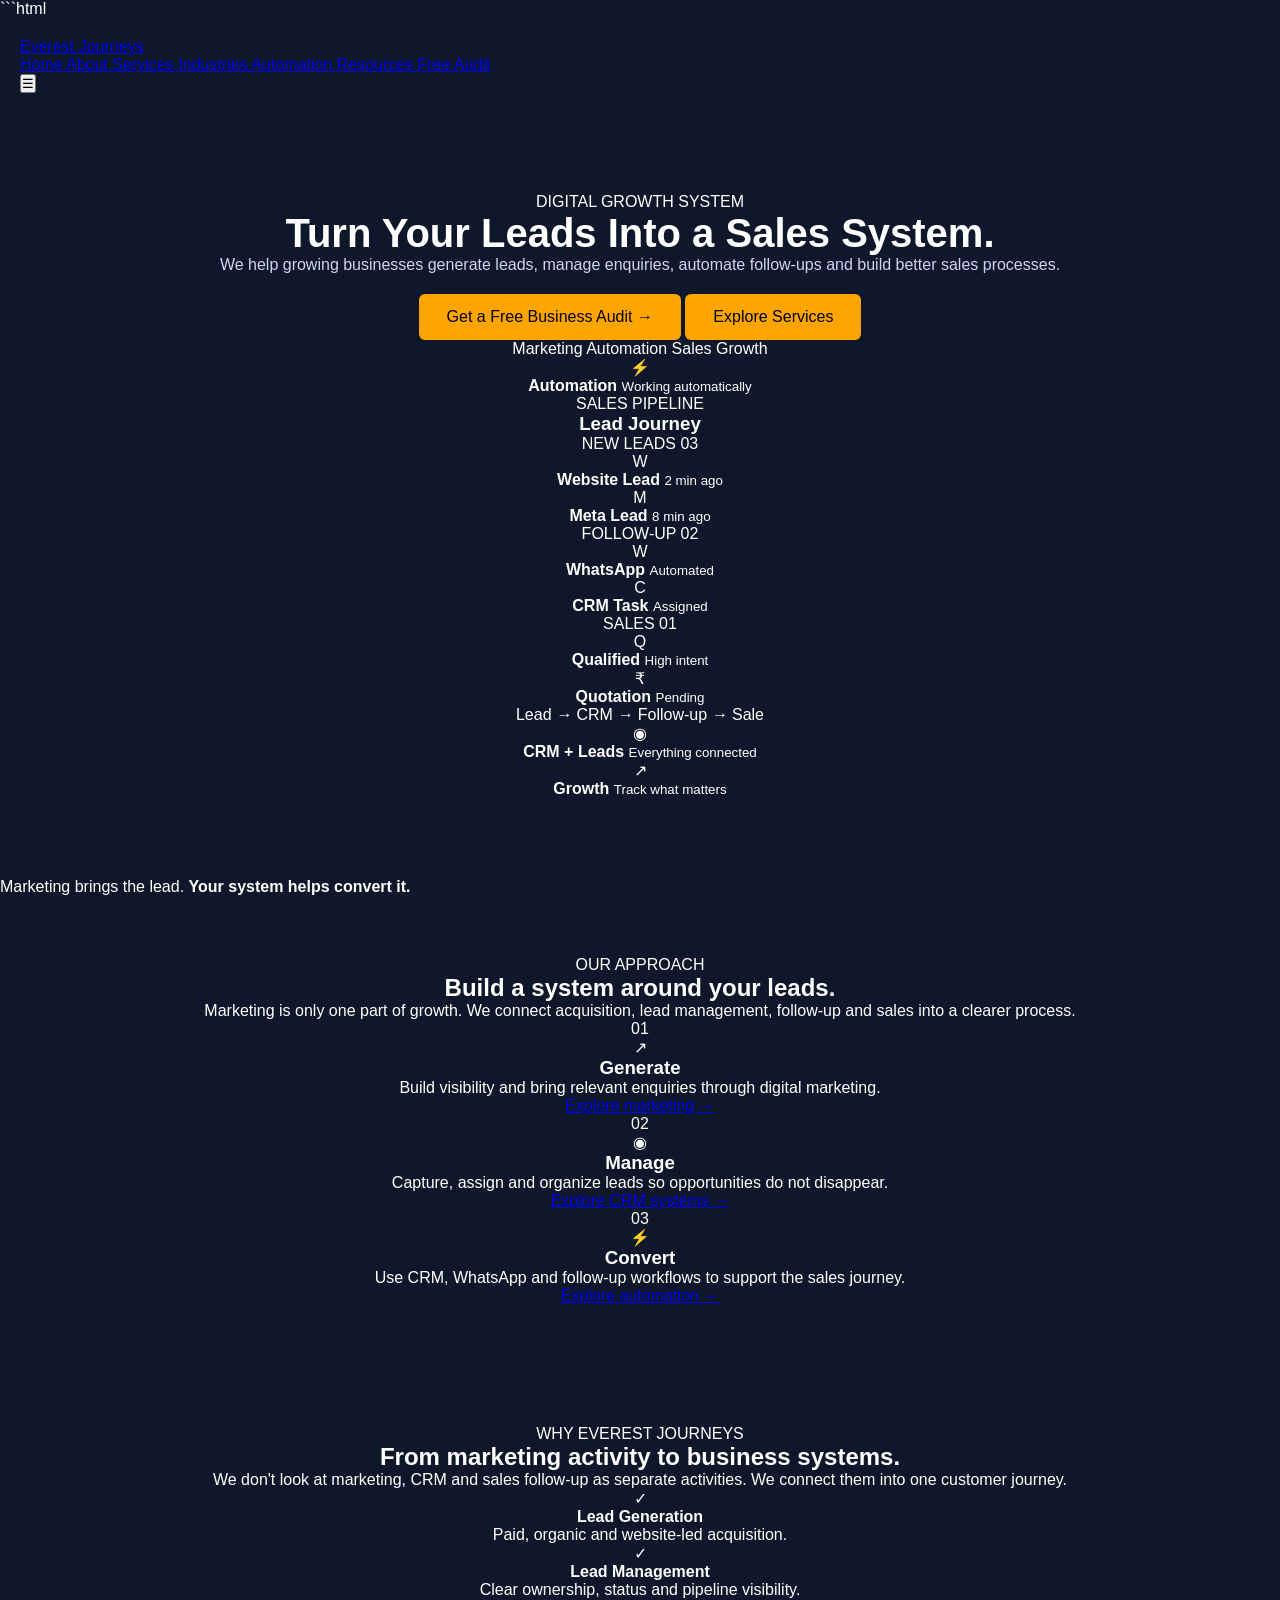
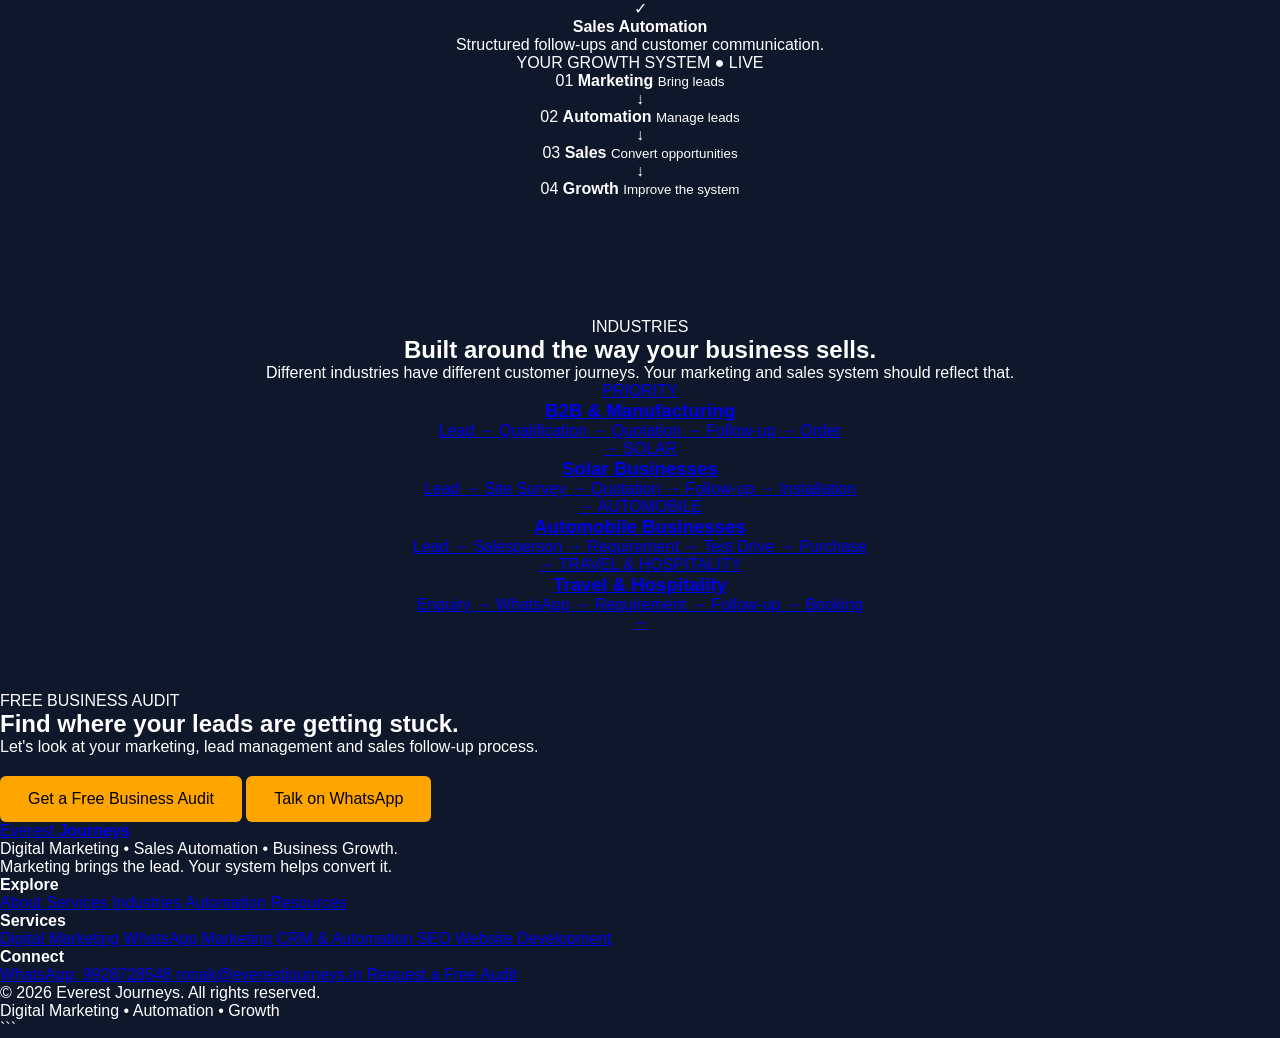
==== commit 5f6c2471: "update" ====
--- a/index.html
+++ b/index.html
@@ -1,1223 +1,1295 @@
+```html
 <!DOCTYPE html>
 <html lang="en">
 <head>
-  <meta charset="UTF-8" />
-  <meta name="viewport" content="width=device-width, initial-scale=1.0" />
-  <meta name="description" content="Everest Journeys — India's premium hospitality marketing agency helping hotels & resorts grow direct bookings through modern digital strategies." />
-  <title>Everest Journeys – Hotel Marketing Agency</title>
-  <link rel="preconnect" href="https://fonts.googleapis.com">
-  <link rel="preconnect" href="https://fonts.gstatic.com" crossorigin>
-  <link href="https://fonts.googleapis.com/css2?family=Playfair+Display:ital,wght@0,400;0,600;0,700;0,900;1,400&family=Inter:wght@300;400;500;600;700&display=swap" rel="stylesheet">
-  <style>
-    /* ── Variables ──────────────────────────────── */
-    :root {
-      --white:      #ffffff;
-      --gray-50:    #f8fafc;
-      --gray-100:   #f1f5f9;
-      --gray-200:   #e2e8f0;
-      --gray-300:   #cbd5e1;
-      --gray-400:   #94a3b8;
-      --gray-500:   #64748b;
-      --gray-600:   #475569;
-      --gray-700:   #334155;
-      --gray-800:   #1e293b;
-      --navy:       #0f2d5a;
-      --navy-light: #163f7c;
-      --navy-dark:  #081d3d;
-      --orange:     #f97316;
-      --orange-dk:  #ea580c;
-      --radius:     16px;
-      --sh-sm:      0 1px 4px rgba(0,0,0,.07), 0 1px 2px rgba(0,0,0,.04);
-      --sh:         0 4px 18px rgba(0,0,0,.08), 0 2px 8px rgba(0,0,0,.04);
-      --sh-lg:      0 20px 52px rgba(0,0,0,.11), 0 8px 24px rgba(0,0,0,.06);
-      --sh-navy:    0 6px 28px rgba(15,45,90,.22);
-    }
-
-    /* ── Reset ──────────────────────────────────── */
-    *, *::before, *::after { box-sizing: border-box; margin: 0; padding: 0; }
-    html { scroll-behavior: smooth; }
-    body { font-family: 'Inter', sans-serif; background: var(--white); color: var(--gray-800); line-height: 1.65; overflow-x: hidden; }
-    img { max-width: 100%; display: block; }
-    a { text-decoration: none; color: inherit; }
-    button, input, textarea, select { font-family: inherit; }
-
-    /* ── Navbar ─────────────────────────────────── */
-    nav {
-      position: fixed; top: 0; left: 0; width: 100%; z-index: 1000;
-      display: flex; align-items: center; justify-content: space-between;
-      padding: 0 5vw; height: 72px;
-      background: rgba(255,255,255,.92);
-      backdrop-filter: blur(20px); -webkit-backdrop-filter: blur(20px);
-      border-bottom: 1px solid rgba(15,45,90,.07);
-      transition: box-shadow .3s;
-    }
-    nav.scrolled { box-shadow: var(--sh); }
-
-    .nav-logo { display: flex; align-items: center; gap: 10px; }
-    .logo-icon {
-      width: 38px; height: 38px;
-      background: linear-gradient(135deg, var(--navy) 0%, #1a5fa8 100%);
-      border-radius: 10px;
-      display: flex; align-items: center; justify-content: center;
-      flex-shrink: 0;
-    }
-    .logo-icon svg { width: 20px; height: 20px; stroke: white; fill: none; stroke-width: 2; stroke-linecap: round; stroke-linejoin: round; }
-    .logo-text { font-family: 'Playfair Display', serif; font-size: 1.25rem; font-weight: 700; color: var(--navy); }
-    .logo-text em { font-style: normal; color: var(--orange); }
-
-    .nav-links { display: flex; align-items: center; gap: 2rem; list-style: none; }
-    .nav-links a { font-size: .88rem; font-weight: 500; color: var(--gray-600); transition: color .2s; }
-    .nav-links a:hover { color: var(--navy); }
-
-    .nav-cta { display: flex; align-items: center; gap: 10px; }
-    .btn-ghost {
-      padding: 9px 20px; border-radius: 8px; font-size: .875rem; font-weight: 500;
-      border: 1.5px solid var(--gray-200); background: transparent; color: var(--gray-700); cursor: pointer; transition: all .2s;
-    }
-    .btn-ghost:hover { border-color: var(--navy); color: var(--navy); }
-    .btn-orange {
-      padding: 9px 20px; border-radius: 8px; font-size: .875rem; font-weight: 600;
-      background: var(--orange); color: white; border: none; cursor: pointer; transition: all .25s;
-    }
-    .btn-orange:hover { background: var(--orange-dk); transform: translateY(-1px); box-shadow: 0 4px 14px rgba(249,115,22,.4); }
-
-    .hamburger { display: none; flex-direction: column; gap: 5px; cursor: pointer; padding: 4px; }
-    .hamburger span { width: 24px; height: 2px; background: var(--gray-700); border-radius: 2px; transition: all .3s; }
-
-    /* ── Mobile Menu ────────────────────────────── */
-    .mobile-menu {
-      display: none; position: fixed; inset: 0; z-index: 1200;
-      background: var(--navy-dark); padding: 24px 5vw;
-      flex-direction: column; gap: 0;
-    }
-    .mobile-menu.open { display: flex; }
-    .mobile-menu-top { display: flex; align-items: center; justify-content: space-between; margin-bottom: 48px; }
-    .mobile-close { color: rgba(255,255,255,.7); font-size: 1.6rem; cursor: pointer; line-height: 1; padding: 4px 8px; }
-    .mobile-links { display: flex; flex-direction: column; gap: 0; }
-    .mobile-links a {
-      color: rgba(255,255,255,.8); font-size: 1.15rem; font-weight: 500;
-      padding: 16px 0; border-bottom: 1px solid rgba(255,255,255,.06);
-      transition: color .2s;
-    }
-    .mobile-links a:hover { color: var(--orange); }
-    .mobile-links .m-cta {
-      margin-top: 28px; background: var(--orange); color: white;
-      text-align: center; border-radius: 10px; padding: 16px; font-weight: 700; border: none;
-    }
-
-    /* ── Section Helpers ────────────────────────── */
-    section { padding: 88px 5vw; }
-
-    .badge {
-      display: inline-flex; align-items: center; gap: 7px;
-      padding: 5px 14px; border-radius: 100px;
-      background: #eff6ff; color: var(--navy);
-      font-size: .78rem; font-weight: 700; letter-spacing: .06em; text-transform: uppercase;
-      margin-bottom: 14px;
-    }
-    .badge::before { content: ''; width: 6px; height: 6px; background: var(--orange); border-radius: 50%; }
-
-    .sec-title {
-      font-family: 'Playfair Display', serif;
-      font-size: clamp(2rem, 3.8vw, 2.9rem); font-weight: 700;
-      color: var(--navy); line-height: 1.22; margin-bottom: 16px;
-    }
-    .sec-sub { font-size: 1.02rem; color: var(--gray-500); line-height: 1.75; max-width: 570px; }
-
-    .sec-head { margin-bottom: 56px; }
-    .sec-head.center { text-align: center; }
-    .sec-head.center .sec-sub { margin: 0 auto; }
-
-    /* ── Fade Animations ────────────────────────── */
-    .fade-up { opacity: 0; transform: translateY(30px); transition: opacity .65s ease, transform .65s ease; }
-    .fade-up.visible { opacity: 1; transform: translateY(0); }
-
-    /* ── HERO ───────────────────────────────────── */
-    #hero {
-      padding: 0; min-height: 100vh;
-      display: flex; align-items: center;
-      position: relative; overflow: hidden;
-    }
-    .hero-img {
-      position: absolute; inset: 0; z-index: 0;
-    }
-    .hero-img img { width: 100%; height: 100%; object-fit: cover; filter: brightness(.32) saturate(.7); }
-    .hero-img::after {
-      content: '';
-      position: absolute; inset: 0;
-      background: linear-gradient(135deg, rgba(8,29,61,.92) 0%, rgba(15,47,95,.78) 50%, rgba(30,58,138,.3) 100%);
-    }
-    .hero-inner {
-      position: relative; z-index: 1;
-      width: 100%; padding: 120px 5vw 88px;
-      display: grid; grid-template-columns: 1fr 1fr; gap: 64px; align-items: center;
-    }
-
-    .hero-label {
-      display: inline-flex; align-items: center; gap: 9px;
-      padding: 7px 16px; border-radius: 100px;
-      background: rgba(255,255,255,.1); border: 1px solid rgba(255,255,255,.2);
-      backdrop-filter: blur(8px);
-      color: #fed7aa; font-size: .8rem; font-weight: 500;
-      margin-bottom: 24px;
-    }
-    .hero-pulse { width: 8px; height: 8px; background: var(--orange); border-radius: 50%; animation: pulse 2s ease-in-out infinite; }
-    @keyframes pulse { 0%,100% { opacity:1;transform:scale(1); } 50% { opacity:.5;transform:scale(1.4); } }
-
-    .hero-h1 {
-      font-family: 'Playfair Display', serif;
-      font-size: clamp(2.4rem, 4.8vw, 3.8rem); font-weight: 900;
-      color: white; line-height: 1.14; margin-bottom: 22px;
-    }
-    .hero-h1 span { color: var(--orange); }
-
-    .hero-p { font-size: 1.08rem; color: rgba(255,255,255,.72); max-width: 490px; line-height: 1.8; margin-bottom: 36px; }
-
-    .hero-btns { display: flex; gap: 14px; flex-wrap: wrap; }
-    .btn-hero-primary {
-      display: inline-flex; align-items: center; gap: 8px;
-      padding: 14px 28px; border-radius: 10px;
-      background: var(--orange); color: white;
-      font-size: .95rem; font-weight: 700; border: none; cursor: pointer; transition: all .25s;
-    }
-    .btn-hero-primary:hover { background: var(--orange-dk); transform: translateY(-2px); box-shadow: 0 8px 26px rgba(249,115,22,.42); }
-    .btn-hero-outline {
-      display: inline-flex; align-items: center; gap: 8px;
-      padding: 14px 28px; border-radius: 10px;
-      background: rgba(255,255,255,.1); color: white;
-      border: 1.5px solid rgba(255,255,255,.25);
-      font-size: .95rem; font-weight: 600; cursor: pointer; transition: all .25s;
-      backdrop-filter: blur(8px);
-    }
-    .btn-hero-outline:hover { background: rgba(255,255,255,.2); transform: translateY(-2px); }
-    .btn-hero-primary svg, .btn-hero-outline svg { width: 16px; height: 16px; stroke: currentColor; fill: none; stroke-width: 2.5; stroke-linecap: round; stroke-linejoin: round; }
-
-    .hero-stats {
-      display: grid; grid-template-columns: 1fr 1fr; gap: 16px;
-    }
-    .stat-card {
-      background: rgba(255,255,255,.1); border: 1px solid rgba(255,255,255,.18);
-      backdrop-filter: blur(16px); border-radius: 16px;
-      padding: 24px; text-align: center; transition: transform .3s;
-    }
-    .stat-card:hover { transform: translateY(-5px); }
-    .stat-emoji { font-size: 1.6rem; margin-bottom: 8px; }
-    .stat-num { font-family: 'Playfair Display', serif; font-size: 2rem; font-weight: 900; color: var(--orange); display: block; line-height: 1; }
-    .stat-lbl { font-size: .8rem; color: rgba(255,255,255,.65); margin-top: 5px; }
-
-    /* ── Marquee Strip ───────────────────────────── */
-    .marquee-wrap { background: var(--navy); padding: 20px 0; overflow: hidden; }
-    .marquee-track {
-      display: flex; gap: 0; width: max-content;
-      animation: marquee 28s linear infinite;
-    }
-    .marquee-item {
-      display: inline-flex; align-items: center; gap: 10px;
-      padding: 0 32px; color: rgba(255,255,255,.5);
-      font-size: .85rem; font-weight: 500; white-space: nowrap;
-    }
-    .marquee-item::before { content: '◆'; color: rgba(249,115,22,.65); font-size: .6rem; }
-    @keyframes marquee { 0% { transform: translateX(0); } 100% { transform: translateX(-50%); } }
-
-    /* ── WHY US ──────────────────────────────────── */
-    #why { background: var(--gray-50); }
-    .why-grid { display: grid; grid-template-columns: repeat(3, 1fr); gap: 22px; }
-    .why-card {
-      background: white; border-radius: 18px; padding: 32px 28px;
-      border: 1px solid var(--gray-100); box-shadow: var(--sh-sm);
-      transition: all .3s; position: relative; overflow: hidden;
-    }
-    .why-card::after {
-      content: ''; position: absolute; bottom: 0; left: 0; right: 0; height: 3px;
-      background: linear-gradient(90deg, var(--navy), var(--orange));
-      transform: scaleX(0); transform-origin: left; transition: transform .35s;
-    }
-    .why-card:hover { transform: translateY(-7px); box-shadow: var(--sh-lg); }
-    .why-card:hover::after { transform: scaleX(1); }
-    .why-ico {
-      width: 52px; height: 52px; border-radius: 14px; background: #eff6ff;
-      display: flex; align-items: center; justify-content: center; margin-bottom: 20px;
-    }
-    .why-ico svg { width: 26px; height: 26px; stroke: var(--navy); fill: none; stroke-width: 1.8; stroke-linecap: round; stroke-linejoin: round; }
-    .why-card h3 { font-size: 1.02rem; font-weight: 700; color: var(--navy); margin-bottom: 10px; }
-    .why-card p { font-size: .875rem; color: var(--gray-500); line-height: 1.7; }
-
-    /* ── SERVICES ────────────────────────────────── */
-    #services { background: white; }
-    .svc-grid { display: grid; grid-template-columns: repeat(4, 1fr); gap: 20px; }
-    .svc-card {
-      border-radius: 16px; padding: 28px 22px;
-      background: var(--gray-50); border: 1px solid var(--gray-100);
-      cursor: pointer; transition: all .3s;
-    }
-    .svc-card:hover { background: var(--navy); border-color: var(--navy); transform: translateY(-5px); box-shadow: var(--sh-navy); }
-    .svc-ico {
-      width: 48px; height: 48px; border-radius: 12px; background: white;
-      display: flex; align-items: center; justify-content: center;
-      margin-bottom: 18px; box-shadow: var(--sh-sm); transition: background .3s;
-    }
-    .svc-card:hover .svc-ico { background: rgba(255,255,255,.12); }
-    .svc-ico svg { width: 22px; height: 22px; stroke: var(--navy); fill: none; stroke-width: 1.8; stroke-linecap: round; stroke-linejoin: round; transition: stroke .3s; }
-    .svc-card:hover .svc-ico svg { stroke: var(--orange); }
-    .svc-card h3 { font-size: .97rem; font-weight: 700; color: var(--navy); margin-bottom: 8px; transition: color .3s; }
-    .svc-card p { font-size: .83rem; color: var(--gray-500); line-height: 1.65; transition: color .3s; }
-    .svc-card:hover h3, .svc-card:hover p { color: white; }
-    .svc-card:hover p { color: rgba(255,255,255,.65); }
-
-    /* ── RESULTS ─────────────────────────────────── */
-    #results { background: var(--gray-50); }
-    .results-grid { display: grid; grid-template-columns: repeat(3, 1fr); gap: 24px; }
-    .res-card {
-      background: white; border-radius: 18px; overflow: hidden;
-      box-shadow: var(--sh-sm); border: 1px solid var(--gray-100); transition: all .3s;
-    }
-    .res-card:hover { transform: translateY(-6px); box-shadow: var(--sh-lg); }
-    .res-img { width: 100%; aspect-ratio: 16/10; overflow: hidden; }
-    .res-img img { width: 100%; height: 100%; object-fit: cover; transition: transform .55s; }
-    .res-card:hover .res-img img { transform: scale(1.06); }
-    .res-body { padding: 20px 22px 22px; }
-    .res-tag {
-      display: inline-block; padding: 3px 10px; border-radius: 6px;
-      background: #eff6ff; color: var(--navy); font-size: .72rem; font-weight: 700;
-      text-transform: uppercase; letter-spacing: .05em; margin-bottom: 10px;
-    }
-    .res-body h3 { font-size: .97rem; font-weight: 700; color: var(--navy); margin-bottom: 7px; }
-    .res-body p { font-size: .84rem; color: var(--gray-500); line-height: 1.65; }
-    .res-stats {
-      display: flex; gap: 14px; margin-top: 16px; padding-top: 16px;
-      border-top: 1px solid var(--gray-100);
-    }
-    .res-stat strong { display: block; font-size: 1.05rem; font-weight: 800; color: var(--orange); }
-    .res-stat small { font-size: .72rem; color: var(--gray-400); }
-
-    /* ── AUDIT / FORM ────────────────────────────── */
-    #audit {
-      background: linear-gradient(135deg, var(--navy) 0%, #1a5fa8 100%);
-    }
-    .audit-wrap { display: grid; grid-template-columns: 1fr 1fr; gap: 64px; align-items: center; }
-
-    .audit-text .badge { background: rgba(255,255,255,.12); color: #fed7aa; }
-    .audit-text .badge::before { background: var(--orange); }
-    .audit-text .sec-title { color: white; }
-    .audit-text .sec-sub { color: rgba(255,255,255,.65); }
-    .audit-feats { list-style: none; margin-top: 24px; display: flex; flex-direction: column; gap: 12px; }
-    .audit-feats li { display: flex; align-items: center; gap: 10px; color: rgba(255,255,255,.78); font-size: .9rem; }
-    .audit-feats li svg { width: 17px; height: 17px; stroke: var(--orange); fill: none; stroke-width: 2.5; stroke-linecap: round; stroke-linejoin: round; flex-shrink: 0; }
-
-    .form-card { background: white; border-radius: 24px; padding: 40px; box-shadow: 0 28px 64px rgba(0,0,0,.22); }
-    .form-card-title { font-family: 'Playfair Display', serif; font-size: 1.55rem; font-weight: 700; color: var(--navy); margin-bottom: 5px; }
-    .form-card-sub { font-size: .88rem; color: var(--gray-500); margin-bottom: 28px; }
-    .frow { margin-bottom: 16px; }
-    .frow-2 { display: grid; grid-template-columns: 1fr 1fr; gap: 14px; }
-    .flabel { display: block; font-size: .78rem; font-weight: 700; color: var(--gray-700); margin-bottom: 6px; text-transform: uppercase; letter-spacing: .05em; }
-    .finput {
-      width: 100%; padding: 12px 15px; border: 1.5px solid var(--gray-200); border-radius: 10px;
-      font-size: .93rem; color: var(--gray-800); background: white; outline: none; transition: all .2s;
-    }
-    .finput:focus { border-color: var(--navy); box-shadow: 0 0 0 3px rgba(15,45,90,.08); }
-    .finput::placeholder { color: var(--gray-300); }
-    .btn-submit {
-      width: 100%; margin-top: 8px; padding: 15px;
-      background: var(--orange); color: white; border: none; border-radius: 12px;
-      font-size: .97rem; font-weight: 700; cursor: pointer; transition: all .25s;
-      display: flex; align-items: center; justify-content: center; gap: 10px;
-    }
-    .btn-submit:hover { background: var(--orange-dk); transform: translateY(-2px); box-shadow: 0 8px 26px rgba(249,115,22,.38); }
-    .btn-submit svg { width: 17px; height: 17px; stroke: white; fill: none; stroke-width: 2.5; stroke-linecap: round; stroke-linejoin: round; }
-    .form-note { text-align: center; font-size: .76rem; color: var(--gray-400); margin-top: 12px; }
-
-    .form-success { display: none; text-align: center; padding: 32px 0; }
-    .form-success.show { display: block; }
-    .form-success .suc-icon { font-size: 3.2rem; margin-bottom: 16px; }
-    .form-success h3 { font-family: 'Playfair Display', serif; font-size: 1.5rem; color: var(--navy); margin-bottom: 10px; }
-    .form-success p { color: var(--gray-500); font-size: .92rem; }
-
-    /* ── PROCESS ─────────────────────────────────── */
-    #process { background: white; }
-    .proc-grid { display: grid; grid-template-columns: repeat(3, 1fr); gap: 28px; }
-    .proc-card {
-      text-align: center; padding: 36px 24px 32px;
-      border-radius: 18px; background: var(--gray-50);
-      border: 1px solid var(--gray-100); transition: all .3s; position: relative;
-    }
-    .proc-card:hover { background: white; box-shadow: var(--sh-lg); transform: translateY(-6px); }
-    .proc-num {
-      display: inline-flex; align-items: center; justify-content: center;
-      width: 46px; height: 46px;
-      background: linear-gradient(135deg, var(--navy), var(--navy-light));
-      color: white; border-radius: 13px; font-size: 1rem; font-weight: 800;
-      font-family: 'Playfair Display', serif; margin: 0 auto 16px;
-      box-shadow: 0 4px 14px rgba(15,45,90,.28);
-    }
-    .proc-ico {
-      width: 54px; height: 54px; border-radius: 16px; background: #eff6ff;
-      display: flex; align-items: center; justify-content: center; margin: 0 auto 16px;
-    }
-    .proc-ico svg { width: 26px; height: 26px; stroke: var(--navy); fill: none; stroke-width: 1.8; stroke-linecap: round; stroke-linejoin: round; }
-    .proc-card h3 { font-size: 1rem; font-weight: 700; color: var(--navy); margin-bottom: 10px; }
-    .proc-card p { font-size: .84rem; color: var(--gray-500); line-height: 1.7; }
-
-    /* ── TESTIMONIALS ────────────────────────────── */
-    #testimonials { background: var(--gray-50); }
-    .testi-grid { display: grid; grid-template-columns: repeat(3, 1fr); gap: 24px; }
-    .testi-card {
-      background: white; border-radius: 20px; padding: 32px 28px;
-      border: 1px solid var(--gray-100); box-shadow: var(--sh-sm);
-      transition: all .3s; position: relative;
-    }
-    .testi-card::before {
-      content: '\201C';
-      position: absolute; top: 18px; right: 24px;
-      font-family: 'Playfair Display', serif; font-size: 5rem; font-weight: 900;
-      color: var(--gray-100); line-height: 1; pointer-events: none;
-    }
-    .testi-card:hover { transform: translateY(-5px); box-shadow: var(--sh-lg); }
-    .stars { display: flex; gap: 3px; margin-bottom: 14px; }
-    .stars svg { width: 15px; height: 15px; fill: #f59e0b; }
-    .testi-text { font-size: .9rem; color: var(--gray-600); line-height: 1.8; font-style: italic; margin-bottom: 22px; }
-    .testi-author { display: flex; align-items: center; gap: 12px; }
-    .testi-avatar {
-      width: 44px; height: 44px; border-radius: 50%; flex-shrink: 0;
-      background: linear-gradient(135deg, var(--navy), var(--navy-light));
-      display: flex; align-items: center; justify-content: center;
-      font-size: 1rem; font-weight: 700; color: white;
-    }
-    .testi-name { font-size: .9rem; font-weight: 700; color: var(--navy); }
-    .testi-prop { font-size: .78rem; color: var(--gray-400); margin-top: 2px; }
-
-    /* ── CTA STRIP ───────────────────────────────── */
-    #cta-strip {
-      padding: 72px 5vw;
-      background: var(--navy-dark);
-      text-align: center;
-    }
-    #cta-strip h2 { font-family: 'Playfair Display', serif; font-size: clamp(1.8rem, 3.5vw, 2.6rem); font-weight: 700; color: white; margin-bottom: 14px; }
-    #cta-strip p { color: rgba(255,255,255,.6); font-size: 1.02rem; max-width: 520px; margin: 0 auto 32px; }
-    .cta-btns { display: flex; align-items: center; justify-content: center; gap: 14px; flex-wrap: wrap; }
-
-    /* ── FOOTER ──────────────────────────────────── */
-    footer { background: #040e1e; color: rgba(255,255,255,.7); padding: 64px 5vw 32px; }
-    .footer-grid { display: grid; grid-template-columns: 2fr 1fr 1fr 1.5fr; gap: 48px; margin-bottom: 48px; }
-    .footer-brand p { font-size: .86rem; line-height: 1.8; color: rgba(255,255,255,.45); max-width: 290px; margin-top: 14px; }
-    .footer-logo-wrap { display: flex; align-items: center; gap: 10px; }
-    .footer-logo-ico {
-      width: 36px; height: 36px;
-      background: linear-gradient(135deg, var(--navy-light), var(--orange));
-      border-radius: 9px; display: flex; align-items: center; justify-content: center;
-    }
-    .footer-logo-ico svg { width: 19px; height: 19px; stroke: white; fill: none; stroke-width: 2; stroke-linecap: round; stroke-linejoin: round; }
-    .footer-logo-txt { font-family: 'Playfair Display', serif; font-size: 1.15rem; font-weight: 700; color: white; }
-    .footer-logo-txt em { font-style: normal; color: var(--orange); }
-
-    .footer-socials { display: flex; gap: 9px; margin-top: 20px; }
-    .social-ico {
-      width: 36px; height: 36px; border-radius: 8px;
-      background: rgba(255,255,255,.07); display: flex; align-items: center; justify-content: center;
-      cursor: pointer; transition: background .2s;
-    }
-    .social-ico:hover { background: var(--orange); }
-    .social-ico svg { width: 16px; height: 16px; stroke: rgba(255,255,255,.7); fill: none; stroke-width: 2; stroke-linecap: round; stroke-linejoin: round; }
-
-    .fcol h4 { font-size: .8rem; font-weight: 700; color: white; text-transform: uppercase; letter-spacing: .08em; margin-bottom: 18px; }
-    .flinks { list-style: none; display: flex; flex-direction: column; gap: 9px; }
-    .flinks a { font-size: .86rem; color: rgba(255,255,255,.45); transition: color .2s; }
-    .flinks a:hover { color: var(--orange); }
-
-    .fcontact-item { display: flex; align-items: flex-start; gap: 10px; margin-bottom: 12px; }
-    .fcontact-item svg { width: 15px; height: 15px; stroke: var(--orange); fill: none; stroke-width: 2; stroke-linecap: round; stroke-linejoin: round; flex-shrink: 0; margin-top: 3px; }
-    .fcontact-item span { font-size: .84rem; color: rgba(255,255,255,.45); }
-
-    .footer-bottom {
-      border-top: 1px solid rgba(255,255,255,.07); padding-top: 28px;
-      display: flex; align-items: center; justify-content: space-between; flex-wrap: wrap; gap: 12px;
-    }
-    .footer-bottom p { font-size: .8rem; color: rgba(255,255,255,.3); }
-    .footer-badge { display: flex; align-items: center; gap: 7px; font-size: .78rem; color: rgba(255,255,255,.3); }
-    .online-dot { width: 7px; height: 7px; background: #22c55e; border-radius: 50%; }
-
-    /* ── WhatsApp Float ──────────────────────────── */
-    .wa-float {
-      position: fixed; bottom: 24px; right: 24px; z-index: 999;
-      display: flex; align-items: center; gap: 9px;
-      padding: 11px 20px 11px 14px;
-      background: #22c55e; color: white; border-radius: 50px;
-      font-size: .88rem; font-weight: 700;
-      box-shadow: 0 4px 20px rgba(34,197,94,.45);
-      transition: all .3s;
-    }
-    .wa-float:hover { background: #16a34a; transform: translateY(-3px) scale(1.02); box-shadow: 0 8px 30px rgba(34,197,94,.5); }
-    .wa-float svg { width: 22px; height: 22px; stroke: white; fill: none; stroke-width: 2; stroke-linecap: round; stroke-linejoin: round; flex-shrink: 0; }
-
-    /* ── Responsive ──────────────────────────────── */
-    @media (max-width: 1100px) {
-      .svc-grid { grid-template-columns: repeat(2, 1fr); }
-      .footer-grid { grid-template-columns: 1fr 1fr; gap: 36px; }
-    }
-    @media (max-width: 900px) {
-      .hero-inner { grid-template-columns: 1fr; }
-      .hero-stats { max-width: 440px; }
-      .why-grid { grid-template-columns: 1fr 1fr; }
-      .results-grid { grid-template-columns: 1fr 1fr; }
-      .testi-grid { grid-template-columns: 1fr 1fr; }
-      .proc-grid { grid-template-columns: 1fr 1fr; }
-      .audit-wrap { grid-template-columns: 1fr; }
-    }
-    @media (max-width: 640px) {
-      section { padding: 64px 5vw; }
-      .nav-links, .nav-cta .btn-ghost { display: none; }
-      .hamburger { display: flex; }
-      .why-grid, .svc-grid, .results-grid, .testi-grid, .proc-grid { grid-template-columns: 1fr; }
-      .footer-grid { grid-template-columns: 1fr; gap: 32px; }
-      .frow-2 { grid-template-columns: 1fr; }
-      .footer-bottom { flex-direction: column; text-align: center; }
-      .wa-float span { display: none; }
-      .wa-float { padding: 12px; border-radius: 50%; }
-    }
-  </style>
+    <meta charset="UTF-8">
+
+    <meta name="viewport" content="width=device-width, initial-scale=1.0">
+
+    <title>Everest Journeys | Digital Marketing & Sales Automation</title>
+
+    <meta name="description"
+          content="Everest Journeys helps growing businesses generate leads, manage enquiries, automate follow-ups and build better sales processes.">
+
+    <meta name="keywords"
+          content="Digital Marketing Agency India, B2B Digital Marketing, Sales Automation, Lead Generation, CRM Automation, WhatsApp Automation">
+
+    <meta name="author" content="Everest Journeys">
+
+    <!-- Open Graph -->
+    <meta property="og:title"
+          content="Everest Journeys | Digital Marketing & Sales Automation">
+
+    <meta property="og:description"
+          content="Turn your leads into a sales system with digital marketing, CRM and sales automation.">
+
+    <meta property="og:type" content="website">
+
+    <meta property="og:url"
+          content="https://everestjourneys.in/">
+
+    <!-- Theme -->
+    <meta name="theme-color" content="#0B1F3A">
+
+    <!-- Favicon -->
+    <link rel="icon" href="assets/favicon.png">
+
+    <!-- Google Font -->
+    <link rel="preconnect" href="https://fonts.googleapis.com">
+    <link rel="preconnect" href="https://fonts.gstatic.com" crossorigin>
+
+    <link href="https://fonts.googleapis.com/css2?family=Inter:wght@400;500;600;700;800&display=swap"
+          rel="stylesheet">
+
+    <!-- Main CSS -->
+    <link rel="stylesheet" href="style.css">
 </head>
+
+
 <body>
 
-<!-- ── NAVBAR ──────────────────────────────────── -->
-<nav id="navbar">
-  <a href="#" class="nav-logo">
-    <div class="logo-icon">
-      <svg viewBox="0 0 24 24"><polyline points="1 20 7 10 12 15 17 8 23 20"/></svg>
+
+<!-- =====================================================
+     NAVIGATION
+===================================================== -->
+
+<header class="navbar">
+
+    <div class="container nav-container">
+
+        <!-- Logo -->
+
+        <a href="index.html" class="logo">
+
+            <span class="logo-everest">Everest</span>
+            <span class="logo-journeys">Journeys</span>
+
+        </a>
+
+
+        <!-- Navigation -->
+
+        <nav class="nav-menu">
+
+            <a href="index.html" class="active">
+                Home
+            </a>
+
+            <a href="about.html">
+                About
+            </a>
+
+            <a href="services.html">
+                Services
+            </a>
+
+            <a href="industries.html">
+                Industries
+            </a>
+
+            <a href="automation.html">
+                Automation
+            </a>
+
+            <a href="resources.html">
+                Resources
+            </a>
+
+            <a href="contact.html" class="nav-button">
+                Free Audit
+            </a>
+
+        </nav>
+
+
+        <!-- Mobile Menu -->
+
+        <button class="mobile-menu" id="mobileMenu">
+
+            ☰
+
+        </button>
+
     </div>
-    <div class="logo-text">Everest <em>Journeys</em></div>
-  </a>
-
-  <ul class="nav-links">
-    <li><a href="#why">Why Us</a></li>
-    <li><a href="#services">Services</a></li>
-    <li><a href="#results">Results</a></li>
-    <li><a href="#process">Process</a></li>
-    <li><a href="#testimonials">Testimonials</a></li>
-  </ul>
-
-  <div class="nav-cta">
-    <a href="tel:+919876543210" class="btn-ghost">Call Us</a>
-    <a href="#audit" class="btn-orange">Free Audit</a>
-  </div>
-
-  <div class="hamburger" id="hamburger" aria-label="Open menu">
-    <span></span><span></span><span></span>
-  </div>
-</nav>
-
-<!-- ── MOBILE MENU ──────────────────────────────── -->
-<div class="mobile-menu" id="mobileMenu" role="dialog" aria-modal="true">
-  <div class="mobile-menu-top">
-    <div class="nav-logo">
-      <div class="logo-icon"><svg viewBox="0 0 24 24"><polyline points="1 20 7 10 12 15 17 8 23 20"/></svg></div>
-      <div class="logo-text" style="color:white">Everest <em>Journeys</em></div>
+
+</header>
+
+
+
+<!-- =====================================================
+     HERO SECTION
+===================================================== -->
+
+<main>
+
+<section class="hero">
+
+    <div class="container hero-container">
+
+
+        <!-- LEFT CONTENT -->
+
+        <div class="hero-content">
+
+            <div class="eyebrow">
+
+                <span class="eyebrow-dot"></span>
+
+                DIGITAL GROWTH SYSTEM
+
+            </div>
+
+
+            <h1>
+
+                Turn Your Leads Into a
+
+                <span>Sales System.</span>
+
+            </h1>
+
+
+            <p class="hero-description">
+
+                We help growing businesses generate leads,
+                manage enquiries, automate follow-ups and
+                build better sales processes.
+
+            </p>
+
+
+            <!-- CTA -->
+
+            <div class="hero-buttons">
+
+                <a href="contact.html"
+                   class="btn btn-primary">
+
+                    Get a Free Business Audit
+
+                    <span>→</span>
+
+                </a>
+
+
+                <a href="services.html"
+                   class="btn btn-secondary">
+
+                    Explore Services
+
+                </a>
+
+            </div>
+
+
+            <!-- Small Tags -->
+
+            <div class="hero-tags">
+
+                <span>Marketing</span>
+
+                <span>Automation</span>
+
+                <span>Sales</span>
+
+                <span>Growth</span>
+
+            </div>
+
+        </div>
+
+
+
+        <!-- =================================================
+             HERO DIGITAL SYSTEM VISUAL
+        ================================================== -->
+
+        <div class="hero-visual">
+
+
+            <!-- Floating Card -->
+
+            <div class="floating-card automation-card">
+
+                <div class="floating-icon">
+
+                    ⚡
+
+                </div>
+
+                <div>
+
+                    <strong>
+                        Automation
+                    </strong>
+
+                    <small>
+                        Working automatically
+                    </small>
+
+                </div>
+
+            </div>
+
+
+
+            <!-- Main Dashboard -->
+
+            <div class="dashboard-card">
+
+
+                <!-- Dashboard Header -->
+
+                <div class="dashboard-header">
+
+                    <div>
+
+                        <span class="dashboard-label">
+                            SALES PIPELINE
+                        </span>
+
+                        <h3>
+                            Lead Journey
+                        </h3>
+
+                    </div>
+
+
+                    <div class="dashboard-dots">
+
+                        <span></span>
+                        <span></span>
+                        <span></span>
+
+                    </div>
+
+                </div>
+
+
+
+                <!-- Pipeline -->
+
+                <div class="pipeline">
+
+
+                    <!-- Column 1 -->
+
+                    <div class="pipeline-column">
+
+                        <div class="pipeline-title">
+
+                            NEW LEADS
+
+                            <span>03</span>
+
+                        </div>
+
+
+                        <div class="lead-card">
+
+                            <div class="lead-avatar">
+                                W
+                            </div>
+
+                            <div>
+
+                                <strong>
+                                    Website Lead
+                                </strong>
+
+                                <small>
+                                    2 min ago
+                                </small>
+
+                            </div>
+
+                        </div>
+
+
+                        <div class="lead-card">
+
+                            <div class="lead-avatar">
+                                M
+                            </div>
+
+                            <div>
+
+                                <strong>
+                                    Meta Lead
+                                </strong>
+
+                                <small>
+                                    8 min ago
+                                </small>
+
+                            </div>
+
+                        </div>
+
+
+                    </div>
+
+
+
+                    <!-- Column 2 -->
+
+                    <div class="pipeline-column">
+
+                        <div class="pipeline-title">
+
+                            FOLLOW-UP
+
+                            <span>02</span>
+
+                        </div>
+
+
+                        <div class="lead-card">
+
+                            <div class="lead-avatar">
+                                W
+                            </div>
+
+                            <div>
+
+                                <strong>
+                                    WhatsApp
+                                </strong>
+
+                                <small>
+                                    Automated
+                                </small>
+
+                            </div>
+
+                        </div>
+
+
+                        <div class="lead-card">
+
+                            <div class="lead-avatar">
+                                C
+                            </div>
+
+                            <div>
+
+                                <strong>
+                                    CRM Task
+                                </strong>
+
+                                <small>
+                                    Assigned
+                                </small>
+
+                            </div>
+
+                        </div>
+
+                    </div>
+
+
+
+                    <!-- Column 3 -->
+
+                    <div class="pipeline-column">
+
+                        <div class="pipeline-title">
+
+                            SALES
+
+                            <span>01</span>
+
+                        </div>
+
+
+                        <div class="lead-card">
+
+                            <div class="lead-avatar">
+                                Q
+                            </div>
+
+                            <div>
+
+                                <strong>
+                                    Qualified
+                                </strong>
+
+                                <small>
+                                    High intent
+                                </small>
+
+                            </div>
+
+                        </div>
+
+
+                        <div class="lead-card">
+
+                            <div class="lead-avatar">
+                                ₹
+                            </div>
+
+                            <div>
+
+                                <strong>
+                                    Quotation
+                                </strong>
+
+                                <small>
+                                    Pending
+                                </small>
+
+                            </div>
+
+                        </div>
+
+                    </div>
+
+                </div>
+
+
+                <!-- Bottom Flow -->
+
+                <div class="dashboard-flow">
+
+                    <span>
+                        Lead
+                    </span>
+
+                    <i>→</i>
+
+                    <span>
+                        CRM
+                    </span>
+
+                    <i>→</i>
+
+                    <span>
+                        Follow-up
+                    </span>
+
+                    <i>→</i>
+
+                    <span class="flow-active">
+                        Sale
+                    </span>
+
+                </div>
+
+            </div>
+
+
+
+            <!-- Floating CRM Card -->
+
+            <div class="floating-card crm-card">
+
+                <div class="floating-icon blue">
+
+                    ◉
+
+                </div>
+
+                <div>
+
+                    <strong>
+                        CRM + Leads
+                    </strong>
+
+                    <small>
+                        Everything connected
+                    </small>
+
+                </div>
+
+            </div>
+
+
+
+            <!-- Floating Growth Card -->
+
+            <div class="floating-card growth-card">
+
+                <div class="growth-arrow">
+
+                    ↗
+
+                </div>
+
+                <div>
+
+                    <strong>
+                        Growth
+                    </strong>
+
+                    <small>
+                        Track what matters
+                    </small>
+
+                </div>
+
+            </div>
+
+        </div>
+
     </div>
-    <button class="mobile-close" id="mobileClose" aria-label="Close menu">✕</button>
-  </div>
-  <nav class="mobile-links">
-    <a href="#why" onclick="closeMobileMenu()">Why Choose Us</a>
-    <a href="#services" onclick="closeMobileMenu()">Our Services</a>
-    <a href="#results" onclick="closeMobileMenu()">Results</a>
-    <a href="#process" onclick="closeMobileMenu()">How It Works</a>
-    <a href="#testimonials" onclick="closeMobileMenu()">Testimonials</a>
-    <a href="#audit" onclick="closeMobileMenu()" class="m-cta">Get Free Audit →</a>
-  </nav>
-</div>
-
-<!-- ── HERO ────────────────────────────────────── -->
-<section id="hero">
-  <div class="hero-img">
-    <img src="https://images.unsplash.com/photo-1566073771259-6a8506099945?w=1920&q=85" alt="Luxury resort" loading="eager" fetchpriority="high" />
-  </div>
-  <div class="hero-inner">
-    <div class="hero-text fade-up">
-      <div class="hero-label">
-        <span class="hero-pulse"></span>
-        Trusted by 50+ Hotels Across India
-      </div>
-      <h1 class="hero-h1">
-        Helping Hotels Get<br><span>More Direct Bookings</span>
-      </h1>
-      <p class="hero-p">
-        We help hotels, guest houses &amp; stay properties grow online with modern marketing, branding &amp; booking strategies.
-      </p>
-      <div class="hero-btns">
-        <a href="#audit" class="btn-hero-primary">
-          <svg viewBox="0 0 24 24"><path d="M9 11l3 3L22 4"/><path d="M21 12v7a2 2 0 01-2 2H5a2 2 0 01-2-2V5a2 2 0 012-2h11"/></svg>
-          Get Free Audit
-        </a>
-        <a href="#services" class="btn-hero-outline">
-          View Services
-          <svg viewBox="0 0 24 24"><line x1="5" y1="12" x2="19" y2="12"/><polyline points="12 5 19 12 12 19"/></svg>
-        </a>
-      </div>
+
+</section>
+
+
+
+<!-- =====================================================
+     BRAND MESSAGE
+===================================================== -->
+
+<section class="brand-message">
+
+    <div class="container">
+
+        <div class="message-line"></div>
+
+        <p>
+
+            Marketing brings the lead.
+
+            <strong>
+                Your system helps convert it.
+            </strong>
+
+        </p>
+
+        <div class="message-line"></div>
+
     </div>
-    <div class="hero-stats fade-up" style="transition-delay:.18s">
-      <div class="stat-card">
-        <div class="stat-emoji">🏨</div>
-        <span class="stat-num">50+</span>
-        <div class="stat-lbl">Hotels Helped</div>
-      </div>
-      <div class="stat-card">
-        <div class="stat-emoji">📈</div>
-        <span class="stat-num">3×</span>
-        <div class="stat-lbl">Avg. Booking Growth</div>
-      </div>
-      <div class="stat-card">
-        <div class="stat-emoji">⭐</div>
-        <span class="stat-num">5.0</span>
-        <div class="stat-lbl">Client Rating</div>
-      </div>
-      <div class="stat-card">
-        <div class="stat-emoji">✅</div>
-        <span class="stat-num">Free</span>
-        <div class="stat-lbl">Property Audit</div>
-      </div>
+
+</section>
+
+
+
+<!-- =====================================================
+     WHAT WE DO
+===================================================== -->
+
+<section class="section">
+
+    <div class="container">
+
+
+        <div class="section-heading center">
+
+            <span class="section-label">
+                OUR APPROACH
+            </span>
+
+            <h2>
+                Build a system around your leads.
+            </h2>
+
+            <p>
+
+                Marketing is only one part of growth.
+                We connect acquisition, lead management,
+                follow-up and sales into a clearer process.
+
+            </p>
+
+        </div>
+
+
+
+        <!-- Three Cards -->
+
+        <div class="feature-grid">
+
+
+            <!-- Generate -->
+
+            <article class="feature-card">
+
+                <div class="feature-number">
+                    01
+                </div>
+
+                <div class="feature-icon">
+                    ↗
+                </div>
+
+                <h3>
+                    Generate
+                </h3>
+
+                <p>
+
+                    Build visibility and bring relevant
+                    enquiries through digital marketing.
+
+                </p>
+
+                <a href="services.html">
+                    Explore marketing →
+                </a>
+
+            </article>
+
+
+
+            <!-- Manage -->
+
+            <article class="feature-card">
+
+                <div class="feature-number">
+                    02
+                </div>
+
+                <div class="feature-icon">
+                    ◉
+                </div>
+
+                <h3>
+                    Manage
+                </h3>
+
+                <p>
+
+                    Capture, assign and organize leads
+                    so opportunities do not disappear.
+
+                </p>
+
+                <a href="automation.html">
+                    Explore CRM systems →
+                </a>
+
+            </article>
+
+
+
+            <!-- Convert -->
+
+            <article class="feature-card">
+
+                <div class="feature-number">
+                    03
+                </div>
+
+                <div class="feature-icon">
+                    ⚡
+                </div>
+
+                <h3>
+                    Convert
+                </h3>
+
+                <p>
+
+                    Use CRM, WhatsApp and follow-up
+                    workflows to support the sales journey.
+
+                </p>
+
+                <a href="automation.html">
+                    Explore automation →
+                </a>
+
+            </article>
+
+
+        </div>
+
     </div>
-  </div>
+
 </section>
 
-<!-- ── MARQUEE STRIP ────────────────────────────── -->
-<div class="marquee-wrap" aria-hidden="true">
-  <div class="marquee-track">
-    <span class="marquee-item">Social Media Marketing</span>
-    <span class="marquee-item">Google Business Optimization</span>
-    <span class="marquee-item">OTA Management</span>
-    <span class="marquee-item">Meta Ads</span>
-    <span class="marquee-item">Hotel Branding</span>
-    <span class="marquee-item">Content Creation</span>
-    <span class="marquee-item">Direct Booking Growth</span>
-    <span class="marquee-item">Marketing Strategy</span>
-    <span class="marquee-item">Social Media Marketing</span>
-    <span class="marquee-item">Google Business Optimization</span>
-    <span class="marquee-item">OTA Management</span>
-    <span class="marquee-item">Meta Ads</span>
-    <span class="marquee-item">Hotel Branding</span>
-    <span class="marquee-item">Content Creation</span>
-    <span class="marquee-item">Direct Booking Growth</span>
-    <span class="marquee-item">Marketing Strategy</span>
-  </div>
-</div>
-
-<!-- ── WHY US ───────────────────────────────────── -->
-<section id="why">
-  <div class="sec-head center fade-up">
-    <div class="badge">Why Choose Us</div>
-    <h2 class="sec-title">Why Hotels Choose Everest Journeys</h2>
-    <p class="sec-sub">We combine deep hospitality expertise with modern digital strategy to help your property stand out and grow consistently.</p>
-  </div>
-  <div class="why-grid">
-    <div class="why-card fade-up">
-      <div class="why-ico">
-        <svg viewBox="0 0 24 24"><path d="M3 9l9-7 9 7v11a2 2 0 01-2 2H5a2 2 0 01-2-2z"/><polyline points="9 22 9 12 15 12 15 22"/></svg>
-      </div>
-      <h3>Hospitality-Focused Marketing</h3>
-      <p>Every strategy is built specifically for hotels, resorts &amp; stay properties — not generic digital marketing copy-pasted from other industries.</p>
+
+
+<!-- =====================================================
+     WHY EVEREST
+===================================================== -->
+
+<section class="section section-light">
+
+    <div class="container two-column">
+
+
+        <!-- LEFT -->
+
+        <div>
+
+            <span class="section-label">
+                WHY EVEREST JOURNEYS
+            </span>
+
+            <h2>
+                From marketing activity
+                to business systems.
+            </h2>
+
+            <p class="section-text">
+
+                We don't look at marketing, CRM and
+                sales follow-up as separate activities.
+                We connect them into one customer journey.
+
+            </p>
+
+
+            <div class="check-list">
+
+
+                <div class="check-item">
+
+                    <span>✓</span>
+
+                    <div>
+
+                        <strong>
+                            Lead Generation
+                        </strong>
+
+                        <p>
+                            Paid, organic and website-led acquisition.
+                        </p>
+
+                    </div>
+
+                </div>
+
+
+                <div class="check-item">
+
+                    <span>✓</span>
+
+                    <div>
+
+                        <strong>
+                            Lead Management
+                        </strong>
+
+                        <p>
+                            Clear ownership, status and pipeline visibility.
+                        </p>
+
+                    </div>
+
+                </div>
+
+
+                <div class="check-item">
+
+                    <span>✓</span>
+
+                    <div>
+
+                        <strong>
+                            Sales Automation
+                        </strong>
+
+                        <p>
+                            Structured follow-ups and customer communication.
+                        </p>
+
+                    </div>
+
+                </div>
+
+
+            </div>
+
+        </div>
+
+
+
+        <!-- RIGHT SYSTEM CARD -->
+
+        <div class="system-card">
+
+            <div class="system-header">
+
+                <span>
+                    YOUR GROWTH SYSTEM
+                </span>
+
+                <span class="live-dot">
+                    ● LIVE
+                </span>
+
+            </div>
+
+
+            <div class="system-flow">
+
+
+                <div class="system-node">
+
+                    <span>01</span>
+
+                    <strong>
+                        Marketing
+                    </strong>
+
+                    <small>
+                        Bring leads
+                    </small>
+
+                </div>
+
+
+                <div class="flow-arrow">
+                    ↓
+                </div>
+
+
+                <div class="system-node">
+
+                    <span>02</span>
+
+                    <strong>
+                        Automation
+                    </strong>
+
+                    <small>
+                        Manage leads
+                    </small>
+
+                </div>
+
+
+                <div class="flow-arrow">
+                    ↓
+                </div>
+
+
+                <div class="system-node active">
+
+                    <span>03</span>
+
+                    <strong>
+                        Sales
+                    </strong>
+
+                    <small>
+                        Convert opportunities
+                    </small>
+
+                </div>
+
+
+                <div class="flow-arrow">
+                    ↓
+                </div>
+
+
+                <div class="system-node growth">
+
+                    <span>04</span>
+
+                    <strong>
+                        Growth
+                    </strong>
+
+                    <small>
+                        Improve the system
+                    </small>
+
+                </div>
+
+
+            </div>
+
+        </div>
+
     </div>
-    <div class="why-card fade-up" style="transition-delay:.07s">
-      <div class="why-ico">
-        <svg viewBox="0 0 24 24"><line x1="12" y1="1" x2="12" y2="23"/><path d="M17 5H9.5a3.5 3.5 0 000 7h5a3.5 3.5 0 010 7H6"/></svg>
-      </div>
-      <h3>Direct Booking Growth</h3>
-      <p>We focus on increasing your direct bookings so you keep more revenue and reduce costly dependence on OTA commissions.</p>
+
+</section>
+
+
+
+<!-- =====================================================
+     INDUSTRIES
+===================================================== -->
+
+<section class="section">
+
+    <div class="container">
+
+
+        <div class="section-heading center">
+
+            <span class="section-label">
+                INDUSTRIES
+            </span>
+
+            <h2>
+                Built around the way
+                your business sells.
+            </h2>
+
+            <p>
+
+                Different industries have different
+                customer journeys. Your marketing and
+                sales system should reflect that.
+
+            </p>
+
+        </div>
+
+
+
+        <div class="industry-grid">
+
+
+            <a href="industries.html#b2b"
+               class="industry-card">
+
+                <span class="industry-tag">
+                    PRIORITY
+                </span>
+
+                <h3>
+                    B2B & Manufacturing
+                </h3>
+
+                <p>
+                    Lead → Qualification → Quotation → Follow-up → Order
+                </p>
+
+                <span class="industry-arrow">
+                    →
+                </span>
+
+            </a>
+
+
+
+            <a href="industries.html#solar"
+               class="industry-card">
+
+                <span class="industry-tag">
+                    SOLAR
+                </span>
+
+                <h3>
+                    Solar Businesses
+                </h3>
+
+                <p>
+                    Lead → Site Survey → Quotation → Follow-up → Installation
+                </p>
+
+                <span class="industry-arrow">
+                    →
+                </span>
+
+            </a>
+
+
+
+            <a href="industries.html#automobile"
+               class="industry-card">
+
+                <span class="industry-tag">
+                    AUTOMOBILE
+                </span>
+
+                <h3>
+                    Automobile Businesses
+                </h3>
+
+                <p>
+                    Lead → Salesperson → Requirement → Test Drive → Purchase
+                </p>
+
+                <span class="industry-arrow">
+                    →
+                </span>
+
+            </a>
+
+
+
+            <a href="industries.html#travel"
+               class="industry-card">
+
+                <span class="industry-tag">
+                    TRAVEL & HOSPITALITY
+                </span>
+
+                <h3>
+                    Travel & Hospitality
+                </h3>
+
+                <p>
+                    Enquiry → WhatsApp → Requirement → Follow-up → Booking
+                </p>
+
+                <span class="industry-arrow">
+                    →
+                </span>
+
+            </a>
+
+
+        </div>
+
     </div>
-    <div class="why-card fade-up" style="transition-delay:.14s">
-      <div class="why-ico">
-        <svg viewBox="0 0 24 24"><rect x="2" y="3" width="20" height="14" rx="2"/><line x1="8" y1="21" x2="16" y2="21"/><line x1="12" y1="17" x2="12" y2="21"/></svg>
-      </div>
-      <h3>OTA Optimization</h3>
-      <p>We optimize your profiles on Booking.com, MakeMyTrip, Agoda &amp; more to maximize visibility, ratings, and revenue.</p>
+
+</section>
+
+
+
+<!-- =====================================================
+     FINAL CTA
+===================================================== -->
+
+<section class="cta-section">
+
+    <div class="container cta-container">
+
+        <div>
+
+            <span class="section-label light">
+                FREE BUSINESS AUDIT
+            </span>
+
+            <h2>
+                Find where your leads
+                are getting stuck.
+            </h2>
+
+            <p>
+
+                Let's look at your marketing,
+                lead management and sales
+                follow-up process.
+
+            </p>
+
+        </div>
+
+
+        <div class="cta-buttons">
+
+            <a href="contact.html"
+               class="btn btn-white">
+
+                Get a Free Business Audit
+
+            </a>
+
+            <a href="https://wa.me/919928728548"
+               class="btn btn-outline-white"
+               target="_blank">
+
+                Talk on WhatsApp
+
+            </a>
+
+        </div>
+
     </div>
-    <div class="why-card fade-up" style="transition-delay:.21s">
-      <div class="why-ico">
-        <svg viewBox="0 0 24 24"><polygon points="12 2 15.09 8.26 22 9.27 17 14.14 18.18 21.02 12 17.77 5.82 21.02 7 14.14 2 9.27 8.91 8.26 12 2"/></svg>
-      </div>
-      <h3>Branding Expertise</h3>
-      <p>We craft compelling visual identities and brand narratives that make your property memorable, premium, and desirable.</p>
+
+</section>
+
+</main>
+
+
+
+<!-- =====================================================
+     FOOTER
+===================================================== -->
+
+<footer class="footer">
+
+    <div class="container footer-grid">
+
+
+        <div class="footer-brand">
+
+            <a href="index.html"
+               class="logo footer-logo">
+
+                <span>Everest</span>
+                <strong>Journeys</strong>
+
+            </a>
+
+            <p>
+
+                Digital Marketing • Sales Automation
+                • Business Growth.
+
+            </p>
+
+            <p class="footer-message">
+
+                Marketing brings the lead.
+                Your system helps convert it.
+
+            </p>
+
+        </div>
+
+
+
+        <div class="footer-column">
+
+            <h4>
+                Explore
+            </h4>
+
+            <a href="about.html">
+                About
+            </a>
+
+            <a href="services.html">
+                Services
+            </a>
+
+            <a href="industries.html">
+                Industries
+            </a>
+
+            <a href="automation.html">
+                Automation
+            </a>
+
+            <a href="resources.html">
+                Resources
+            </a>
+
+        </div>
+
+
+
+        <div class="footer-column">
+
+            <h4>
+                Services
+            </h4>
+
+            <a href="services.html">
+                Digital Marketing
+            </a>
+
+            <a href="services.html">
+                WhatsApp Marketing
+            </a>
+
+            <a href="services.html">
+                CRM & Automation
+            </a>
+
+            <a href="services.html">
+                SEO
+            </a>
+
+            <a href="services.html">
+                Website Development
+            </a>
+
+        </div>
+
+
+
+        <div class="footer-column">
+
+            <h4>
+                Connect
+            </h4>
+
+            <a href="https://wa.me/919928728548"
+               target="_blank">
+
+                WhatsApp: 9928728548
+
+            </a>
+
+            <a href="mailto:ronak@everestjourneys.in">
+
+                ronak@everestjourneys.in
+
+            </a>
+
+            <a href="contact.html">
+
+                Request a Free Audit
+
+            </a>
+
+        </div>
+
+
     </div>
-    <div class="why-card fade-up" style="transition-delay:.28s">
-      <div class="why-ico">
-        <svg viewBox="0 0 24 24"><path d="M17 21v-2a4 4 0 00-4-4H5a4 4 0 00-4 4v2"/><circle cx="9" cy="7" r="4"/><path d="M23 21v-2a4 4 0 00-3-3.87"/><path d="M16 3.13a4 4 0 010 7.75"/></svg>
-      </div>
-      <h3>Personalized Strategies</h3>
-      <p>No templates. Every growth plan is custom-built for your specific property type, location, target audience, and revenue goals.</p>
+
+
+    <div class="container footer-bottom">
+
+        <p>
+
+            © <span id="year"></span>
+            Everest Journeys.
+            All rights reserved.
+
+        </p>
+
+        <p>
+            Digital Marketing • Automation • Growth
+        </p>
+
     </div>
-    <div class="why-card fade-up" style="transition-delay:.35s">
-      <div class="why-ico">
-        <svg viewBox="0 0 24 24"><path d="M22 16.92v3a2 2 0 01-2.18 2 19.79 19.79 0 01-8.63-3.07A19.5 19.5 0 013.07 9.93a19.79 19.79 0 01-3.07-8.67A2 2 0 012 1.18h3a2 2 0 012 1.72c.127.96.361 1.903.7 2.81a2 2 0 01-.45 2.11L6.09 8.91a16 16 0 006 6l1.27-1.27a2 2 0 012.11-.45c.907.339 1.85.573 2.81.7a2 2 0 011.72 2z"/></svg>
-      </div>
-      <h3>Long-Term Support</h3>
-      <p>We're your dedicated growth partner for the long haul — not a one-time agency. We stay with you month after month.</p>
-    </div>
-  </div>
-</section>
-
-<!-- ── SERVICES ──────────────────────────────────── -->
-<section id="services">
-  <div class="sec-head center fade-up">
-    <div class="badge">Our Services</div>
-    <h2 class="sec-title">Everything Your Hotel Needs to Grow</h2>
-    <p class="sec-sub">A complete suite of hospitality marketing services — from social media to paid ads and branding.</p>
-  </div>
-  <div class="svc-grid">
-    <div class="svc-card fade-up">
-      <div class="svc-ico">
-        <svg viewBox="0 0 24 24"><path d="M23 3a10.9 10.9 0 01-3.14 1.53 4.48 4.48 0 00-7.86 3v1A10.66 10.66 0 013 4s-4 9 5 13a11.64 11.64 0 01-7 2c9 5 20 0 20-11.5a4.5 4.5 0 00-.08-.83A7.72 7.72 0 0023 3z"/></svg>
-      </div>
-      <h3>Social Media Marketing</h3>
-      <p>Stunning content &amp; community management that grows your social presence and attracts direct bookings.</p>
-    </div>
-    <div class="svc-card fade-up" style="transition-delay:.06s">
-      <div class="svc-ico">
-        <svg viewBox="0 0 24 24"><circle cx="11" cy="11" r="8"/><line x1="21" y1="21" x2="16.65" y2="16.65"/></svg>
-      </div>
-      <h3>Google Business Optimization</h3>
-      <p>Dominate local search and attract guests actively looking for hotels in your area — with zero ad spend.</p>
-    </div>
-    <div class="svc-card fade-up" style="transition-delay:.12s">
-      <div class="svc-ico">
-        <svg viewBox="0 0 24 24"><rect x="2" y="3" width="20" height="14" rx="2"/><line x1="8" y1="21" x2="16" y2="21"/><line x1="12" y1="17" x2="12" y2="21"/></svg>
-      </div>
-      <h3>OTA Management</h3>
-      <p>Full management of Booking.com, MakeMyTrip, Goibibo &amp; all major OTAs to maximize revenue and reviews.</p>
-    </div>
-    <div class="svc-card fade-up" style="transition-delay:.18s">
-      <div class="svc-ico">
-        <svg viewBox="0 0 24 24"><path d="M22 12h-4l-3 9L9 3l-3 9H2"/></svg>
-      </div>
-      <h3>Meta Ads</h3>
-      <p>Targeted Facebook &amp; Instagram campaigns that drive qualified traffic and measurable direct bookings.</p>
-    </div>
-    <div class="svc-card fade-up" style="transition-delay:.24s">
-      <div class="svc-ico">
-        <svg viewBox="0 0 24 24"><polygon points="12 2 15.09 8.26 22 9.27 17 14.14 18.18 21.02 12 17.77 5.82 21.02 7 14.14 2 9.27 8.91 8.26 12 2"/></svg>
-      </div>
-      <h3>Branding</h3>
-      <p>Logo, visual identity &amp; brand story that sets your property apart and creates lasting impressions on guests.</p>
-    </div>
-    <div class="svc-card fade-up" style="transition-delay:.30s">
-      <div class="svc-ico">
-        <svg viewBox="0 0 24 24"><rect x="3" y="3" width="18" height="18" rx="2"/><circle cx="8.5" cy="8.5" r="1.5"/><polyline points="21 15 16 10 5 21"/></svg>
-      </div>
-      <h3>Content Creation</h3>
-      <p>Professional photography, videos &amp; copywriting that showcase your property in its absolute best light.</p>
-    </div>
-    <div class="svc-card fade-up" style="transition-delay:.36s">
-      <div class="svc-ico">
-        <svg viewBox="0 0 24 24"><line x1="18" y1="20" x2="18" y2="10"/><line x1="12" y1="20" x2="12" y2="4"/><line x1="6" y1="20" x2="6" y2="14"/></svg>
-      </div>
-      <h3>Hotel Marketing Strategy</h3>
-      <p>Custom 90-day marketing plans with clear goals, KPIs, and a step-by-step roadmap to revenue growth.</p>
-    </div>
-    <div class="svc-card fade-up" style="transition-delay:.42s">
-      <div class="svc-ico">
-        <svg viewBox="0 0 24 24"><path d="M3 3h2l.4 2M7 13h10l4-8H5.4M7 13L5.4 5M7 13l-2.293 2.293c-.63.63-.184 1.707.707 1.707H17m0 0a2 2 0 100 4 2 2 0 000-4zm-8 2a2 2 0 11-4 0 2 2 0 014 0z"/></svg>
-      </div>
-      <h3>Direct Booking Growth</h3>
-      <p>Website optimization, booking engine setup, and conversion strategies to turn visitors into confirmed guests.</p>
-    </div>
-  </div>
-</section>
-
-<!-- ── RESULTS ───────────────────────────────────── -->
-<section id="results">
-  <div class="sec-head fade-up">
-    <div class="badge">Our Work</div>
-    <h2 class="sec-title">Real Results for Real Hotels</h2>
-    <p class="sec-sub">See the measurable growth Everest Journeys has delivered for hospitality clients across India.</p>
-  </div>
-  <div class="results-grid">
-    <div class="res-card fade-up">
-      <div class="res-img">
-        <img src="https://images.unsplash.com/photo-1520250497591-112f2f40a3f4?w=600&q=75" alt="The Pine Valley Resort" loading="lazy" />
-      </div>
-      <div class="res-body">
-        <span class="res-tag">Social Media</span>
-        <h3>The Pine Valley Resort</h3>
-        <p>Grew Instagram following from 200 to 8,500+ with a targeted content strategy in just 4 months.</p>
-        <div class="res-stats">
-          <div class="res-stat"><strong>42×</strong><small>Follower Growth</small></div>
-          <div class="res-stat"><strong>180%</strong><small>Booking Increase</small></div>
-          <div class="res-stat"><strong>4 mo</strong><small>Timeline</small></div>
-        </div>
-      </div>
-    </div>
-    <div class="res-card fade-up" style="transition-delay:.09s">
-      <div class="res-img">
-        <img src="https://images.unsplash.com/photo-1571896349842-33c89424de2d?w=600&q=75" alt="Himalayan Retreat Hotel" loading="lazy" />
-      </div>
-      <div class="res-body">
-        <span class="res-tag">Direct Bookings</span>
-        <h3>Himalayan Retreat Hotel</h3>
-        <p>Tripled direct bookings while reducing OTA commission costs by 65% through Google Ads &amp; SEO.</p>
-        <div class="res-stats">
-          <div class="res-stat"><strong>3×</strong><small>Direct Bookings</small></div>
-          <div class="res-stat"><strong>65%</strong><small>Lower OTA Fees</small></div>
-          <div class="res-stat"><strong>6 mo</strong><small>Timeline</small></div>
-        </div>
-      </div>
-    </div>
-    <div class="res-card fade-up" style="transition-delay:.18s">
-      <div class="res-img">
-        <img src="https://images.unsplash.com/photo-1551882547-ff40c63fe5fa?w=600&q=75" alt="Shivalik Heritage Haveli" loading="lazy" />
-      </div>
-      <div class="res-body">
-        <span class="res-tag">Branding</span>
-        <h3>Shivalik Heritage Haveli</h3>
-        <p>Complete brand overhaul — logo, photography &amp; copy — that elevated perceived value and ADR by 40%.</p>
-        <div class="res-stats">
-          <div class="res-stat"><strong>40%</strong><small>ADR Increase</small></div>
-          <div class="res-stat"><strong>92%</strong><small>Occupancy Rate</small></div>
-          <div class="res-stat"><strong>3 mo</strong><small>Timeline</small></div>
-        </div>
-      </div>
-    </div>
-    <div class="res-card fade-up">
-      <div class="res-img">
-        <img src="https://images.unsplash.com/photo-1564501049412-61c2a3083791?w=600&q=75" alt="Lakeview Boutique Stay" loading="lazy" />
-      </div>
-      <div class="res-body">
-        <span class="res-tag">Meta Ads</span>
-        <h3>Lakeview Boutique Stay</h3>
-        <p>Meta campaigns generated 300+ direct inquiry calls and filled the property 3 months in advance.</p>
-        <div class="res-stats">
-          <div class="res-stat"><strong>300+</strong><small>Direct Inquiries</small></div>
-          <div class="res-stat"><strong>₹4.2L</strong><small>Revenue Generated</small></div>
-          <div class="res-stat"><strong>8×</strong><small>ROAS</small></div>
-        </div>
-      </div>
-    </div>
-    <div class="res-card fade-up" style="transition-delay:.09s">
-      <div class="res-img">
-        <img src="https://images.unsplash.com/photo-1562790351-d273a961e0e9?w=600&q=75" alt="Sunrise Mountain Lodge" loading="lazy" />
-      </div>
-      <div class="res-body">
-        <span class="res-tag">Google Business</span>
-        <h3>Sunrise Mountain Lodge</h3>
-        <p>Ranked #1 on Google Maps for "hotels near Manali," driving 200+ organic inquiries every month.</p>
-        <div class="res-stats">
-          <div class="res-stat"><strong>#1</strong><small>Google Rank</small></div>
-          <div class="res-stat"><strong>200+</strong><small>Monthly Leads</small></div>
-          <div class="res-stat"><strong>₹0</strong><small>Ad Spend</small></div>
-        </div>
-      </div>
-    </div>
-    <div class="res-card fade-up" style="transition-delay:.18s">
-      <div class="res-img">
-        <img src="https://images.unsplash.com/photo-1582719508461-905c673771fd?w=600&q=75" alt="Valley View Guest House" loading="lazy" />
-      </div>
-      <div class="res-body">
-        <span class="res-tag">OTA Optimization</span>
-        <h3>Valley View Guest House</h3>
-        <p>OTA listing work led to 5-star status on Booking.com and 220% revenue growth within 5 months.</p>
-        <div class="res-stats">
-          <div class="res-stat"><strong>5★</strong><small>Booking.com</small></div>
-          <div class="res-stat"><strong>220%</strong><small>Revenue Growth</small></div>
-          <div class="res-stat"><strong>5 mo</strong><small>Timeline</small></div>
-        </div>
-      </div>
-    </div>
-  </div>
-</section>
-
-<!-- ── AUDIT FORM ────────────────────────────────── -->
-<section id="audit">
-  <div class="audit-wrap">
-    <div class="audit-text fade-up">
-      <div class="badge">Free Audit</div>
-      <h2 class="sec-title">Get Your Free<br>Hotel Marketing Audit</h2>
-      <p class="sec-sub">We'll analyse your property's online presence and hand you a personalised growth roadmap — completely free, no strings attached.</p>
-      <ul class="audit-feats">
-        <li>
-          <svg viewBox="0 0 24 24"><path d="M9 11l3 3L22 4"/><path d="M21 12v7a2 2 0 01-2 2H5a2 2 0 01-2-2V5a2 2 0 012-2h11"/></svg>
-          Complete online presence analysis
-        </li>
-        <li>
-          <svg viewBox="0 0 24 24"><path d="M9 11l3 3L22 4"/><path d="M21 12v7a2 2 0 01-2 2H5a2 2 0 01-2-2V5a2 2 0 012-2h11"/></svg>
-          Competitor benchmarking report
-        </li>
-        <li>
-          <svg viewBox="0 0 24 24"><path d="M9 11l3 3L22 4"/><path d="M21 12v7a2 2 0 01-2 2H5a2 2 0 01-2-2V5a2 2 0 012-2h11"/></svg>
-          OTA optimisation recommendations
-        </li>
-        <li>
-          <svg viewBox="0 0 24 24"><path d="M9 11l3 3L22 4"/><path d="M21 12v7a2 2 0 01-2 2H5a2 2 0 01-2-2V5a2 2 0 012-2h11"/></svg>
-          Social media &amp; content audit
-        </li>
-        <li>
-          <svg viewBox="0 0 24 24"><path d="M9 11l3 3L22 4"/><path d="M21 12v7a2 2 0 01-2 2H5a2 2 0 01-2-2V5a2 2 0 012-2h11"/></svg>
-          Custom 3-month growth roadmap
-        </li>
-      </ul>
-    </div>
-
-    <div class="form-card fade-up" style="transition-delay:.18s">
-      <div id="formWrap">
-        <div class="form-card-title">Book Your Free Audit</div>
-        <p class="form-card-sub">Fill in the details — we'll respond within 24 hours.</p>
-        <form id="auditForm" name="hotel-audit" method="POST" data-netlify="true" netlify-honeypot="bot-field">
-          <input type="hidden" name="form-name" value="hotel-audit" />
-          <p style="display:none"><label>Don't fill this: <input name="bot-field" /></label></p>
-
-          <div class="frow-2">
-            <div class="frow">
-              <label class="flabel" for="f-name">Your Name</label>
-              <input class="finput" type="text" id="f-name" name="name" placeholder="e.g. Rahul Sharma" required />
-            </div>
-            <div class="frow">
-              <label class="flabel" for="f-prop">Property Name</label>
-              <input class="finput" type="text" id="f-prop" name="property_name" placeholder="e.g. Mountain View Hotel" required />
-            </div>
-          </div>
-          <div class="frow-2">
-            <div class="frow">
-              <label class="flabel" for="f-phone">Phone Number</label>
-              <input class="finput" type="tel" id="f-phone" name="phone" placeholder="+91 98765 43210" required />
-            </div>
-            <div class="frow">
-              <label class="flabel" for="f-insta">Instagram ID</label>
-              <input class="finput" type="text" id="f-insta" name="instagram_id" placeholder="@yourhotel" />
-            </div>
-          </div>
-
-          <button type="submit" class="btn-submit">
-            <svg viewBox="0 0 24 24"><path d="M9 11l3 3L22 4"/><path d="M21 12v7a2 2 0 01-2 2H5a2 2 0 01-2-2V5a2 2 0 012-2h11"/></svg>
-            Get Free Hotel Audit
-          </button>
-          <p class="form-note">🔒 No spam, ever. Your details are safe with us.</p>
-        </form>
-      </div>
-      <div class="form-success" id="formSuccess">
-        <div class="suc-icon">🎉</div>
-        <h3>Audit Request Sent!</h3>
-        <p>Thank you! Our team will review your property and send you a personalised growth roadmap within 24 hours.</p>
-      </div>
-    </div>
-  </div>
-</section>
-
-<!-- ── PROCESS ───────────────────────────────────── -->
-<section id="process">
-  <div class="sec-head center fade-up">
-    <div class="badge">How It Works</div>
-    <h2 class="sec-title">Our Proven Growth Process</h2>
-    <p class="sec-sub">A clear, step-by-step approach designed to deliver measurable results for your hotel, every time.</p>
-  </div>
-  <div class="proc-grid">
-    <div class="proc-card fade-up">
-      <div class="proc-num">01</div>
-      <div class="proc-ico">
-        <svg viewBox="0 0 24 24"><path d="M3 9l9-7 9 7v11a2 2 0 01-2 2H5a2 2 0 01-2-2z"/><polyline points="9 22 9 12 15 12 15 22"/></svg>
-      </div>
-      <h3>Property Analysis</h3>
-      <p>We deep-dive into your property, competitors, and current online presence to identify quick wins and long-term opportunities.</p>
-    </div>
-    <div class="proc-card fade-up" style="transition-delay:.08s">
-      <div class="proc-num">02</div>
-      <div class="proc-ico">
-        <svg viewBox="0 0 24 24"><line x1="18" y1="20" x2="18" y2="10"/><line x1="12" y1="20" x2="12" y2="4"/><line x1="6" y1="20" x2="6" y2="14"/></svg>
-      </div>
-      <h3>Strategy Planning</h3>
-      <p>We design a custom 90-day marketing plan with clear goals, channels, timelines, and revenue targets for your property.</p>
-    </div>
-    <div class="proc-card fade-up" style="transition-delay:.16s">
-      <div class="proc-num">03</div>
-      <div class="proc-ico">
-        <svg viewBox="0 0 24 24"><rect x="3" y="3" width="18" height="18" rx="2"/><circle cx="8.5" cy="8.5" r="1.5"/><polyline points="21 15 16 10 5 21"/></svg>
-      </div>
-      <h3>Content Creation</h3>
-      <p>Our team creates high-quality photos, videos, and copy that tell your property's story and attract the right guests.</p>
-    </div>
-    <div class="proc-card fade-up" style="transition-delay:.24s">
-      <div class="proc-num">04</div>
-      <div class="proc-ico">
-        <svg viewBox="0 0 24 24"><circle cx="11" cy="11" r="8"/><line x1="21" y1="21" x2="16.65" y2="16.65"/></svg>
-      </div>
-      <h3>Digital Optimisation</h3>
-      <p>We optimise your Google Business profile, OTA listings, social accounts, and website for maximum visibility.</p>
-    </div>
-    <div class="proc-card fade-up" style="transition-delay:.32s">
-      <div class="proc-num">05</div>
-      <div class="proc-ico">
-        <svg viewBox="0 0 24 24"><path d="M22 12h-4l-3 9L9 3l-3 9H2"/></svg>
-      </div>
-      <h3>Marketing Execution</h3>
-      <p>We launch and manage all campaigns — paid ads, social content, email — with weekly performance reporting.</p>
-    </div>
-    <div class="proc-card fade-up" style="transition-delay:.40s">
-      <div class="proc-num">06</div>
-      <div class="proc-ico">
-        <svg viewBox="0 0 24 24"><line x1="12" y1="1" x2="12" y2="23"/><path d="M17 5H9.5a3.5 3.5 0 000 7h5a3.5 3.5 0 010 7H6"/></svg>
-      </div>
-      <h3>Booking Growth</h3>
-      <p>We track results, optimise based on data, and scale what works to consistently grow your direct bookings and revenue.</p>
-    </div>
-  </div>
-</section>
-
-<!-- ── TESTIMONIALS ──────────────────────────────── -->
-<section id="testimonials">
-  <div class="sec-head center fade-up">
-    <div class="badge">Testimonials</div>
-    <h2 class="sec-title">What Hotel Owners Say</h2>
-    <p class="sec-sub">Real feedback from property owners who've grown their business with Everest Journeys.</p>
-  </div>
-  <div class="testi-grid">
-    <div class="testi-card fade-up">
-      <div class="stars">
-        <svg viewBox="0 0 24 24"><polygon points="12 2 15.09 8.26 22 9.27 17 14.14 18.18 21.02 12 17.77 5.82 21.02 7 14.14 2 9.27 8.91 8.26 12 2"/></svg>
-        <svg viewBox="0 0 24 24"><polygon points="12 2 15.09 8.26 22 9.27 17 14.14 18.18 21.02 12 17.77 5.82 21.02 7 14.14 2 9.27 8.91 8.26 12 2"/></svg>
-        <svg viewBox="0 0 24 24"><polygon points="12 2 15.09 8.26 22 9.27 17 14.14 18.18 21.02 12 17.77 5.82 21.02 7 14.14 2 9.27 8.91 8.26 12 2"/></svg>
-        <svg viewBox="0 0 24 24"><polygon points="12 2 15.09 8.26 22 9.27 17 14.14 18.18 21.02 12 17.77 5.82 21.02 7 14.14 2 9.27 8.91 8.26 12 2"/></svg>
-        <svg viewBox="0 0 24 24"><polygon points="12 2 15.09 8.26 22 9.27 17 14.14 18.18 21.02 12 17.77 5.82 21.02 7 14.14 2 9.27 8.91 8.26 12 2"/></svg>
-      </div>
-      <p class="testi-text">"Everest Journeys completely transformed our hotel's online presence. Our direct bookings went up 3x in just 5 months. The team is incredibly professional and truly understands hospitality marketing."</p>
-      <div class="testi-author">
-        <div class="testi-avatar">RK</div>
-        <div>
-          <div class="testi-name">Rajesh Kumar</div>
-          <div class="testi-prop">The Pine Valley Resort, Himachal Pradesh</div>
-        </div>
-      </div>
-    </div>
-    <div class="testi-card fade-up" style="transition-delay:.09s">
-      <div class="stars">
-        <svg viewBox="0 0 24 24"><polygon points="12 2 15.09 8.26 22 9.27 17 14.14 18.18 21.02 12 17.77 5.82 21.02 7 14.14 2 9.27 8.91 8.26 12 2"/></svg>
-        <svg viewBox="0 0 24 24"><polygon points="12 2 15.09 8.26 22 9.27 17 14.14 18.18 21.02 12 17.77 5.82 21.02 7 14.14 2 9.27 8.91 8.26 12 2"/></svg>
-        <svg viewBox="0 0 24 24"><polygon points="12 2 15.09 8.26 22 9.27 17 14.14 18.18 21.02 12 17.77 5.82 21.02 7 14.14 2 9.27 8.91 8.26 12 2"/></svg>
-        <svg viewBox="0 0 24 24"><polygon points="12 2 15.09 8.26 22 9.27 17 14.14 18.18 21.02 12 17.77 5.82 21.02 7 14.14 2 9.27 8.91 8.26 12 2"/></svg>
-        <svg viewBox="0 0 24 24"><polygon points="12 2 15.09 8.26 22 9.27 17 14.14 18.18 21.02 12 17.77 5.82 21.02 7 14.14 2 9.27 8.91 8.26 12 2"/></svg>
-      </div>
-      <p class="testi-text">"Their Meta Ads campaign was a game-changer. We went from struggling during off-season to being fully booked months in advance. A team that delivers results, not just promises."</p>
-      <div class="testi-author">
-        <div class="testi-avatar">PS</div>
-        <div>
-          <div class="testi-name">Priya Sharma</div>
-          <div class="testi-prop">Himalayan Retreat Hotel, Uttarakhand</div>
-        </div>
-      </div>
-    </div>
-    <div class="testi-card fade-up" style="transition-delay:.18s">
-      <div class="stars">
-        <svg viewBox="0 0 24 24"><polygon points="12 2 15.09 8.26 22 9.27 17 14.14 18.18 21.02 12 17.77 5.82 21.02 7 14.14 2 9.27 8.91 8.26 12 2"/></svg>
-        <svg viewBox="0 0 24 24"><polygon points="12 2 15.09 8.26 22 9.27 17 14.14 18.18 21.02 12 17.77 5.82 21.02 7 14.14 2 9.27 8.91 8.26 12 2"/></svg>
-        <svg viewBox="0 0 24 24"><polygon points="12 2 15.09 8.26 22 9.27 17 14.14 18.18 21.02 12 17.77 5.82 21.02 7 14.14 2 9.27 8.91 8.26 12 2"/></svg>
-        <svg viewBox="0 0 24 24"><polygon points="12 2 15.09 8.26 22 9.27 17 14.14 18.18 21.02 12 17.77 5.82 21.02 7 14.14 2 9.27 8.91 8.26 12 2"/></svg>
-        <svg viewBox="0 0 24 24"><polygon points="12 2 15.09 8.26 22 9.27 17 14.14 18.18 21.02 12 17.77 5.82 21.02 7 14.14 2 9.27 8.91 8.26 12 2"/></svg>
-      </div>
-      <p class="testi-text">"We were sceptical about spending on marketing, but Everest Journeys gave us a clear ROI plan. Our Google ranking went from page 5 to #1 in our category. Absolutely worth every rupee."</p>
-      <div class="testi-author">
-        <div class="testi-avatar">AM</div>
-        <div>
-          <div class="testi-name">Amit Mehta</div>
-          <div class="testi-prop">Sunrise Mountain Lodge, Manali</div>
-        </div>
-      </div>
-    </div>
-    <div class="testi-card fade-up">
-      <div class="stars">
-        <svg viewBox="0 0 24 24"><polygon points="12 2 15.09 8.26 22 9.27 17 14.14 18.18 21.02 12 17.77 5.82 21.02 7 14.14 2 9.27 8.91 8.26 12 2"/></svg>
-        <svg viewBox="0 0 24 24"><polygon points="12 2 15.09 8.26 22 9.27 17 14.14 18.18 21.02 12 17.77 5.82 21.02 7 14.14 2 9.27 8.91 8.26 12 2"/></svg>
-        <svg viewBox="0 0 24 24"><polygon points="12 2 15.09 8.26 22 9.27 17 14.14 18.18 21.02 12 17.77 5.82 21.02 7 14.14 2 9.27 8.91 8.26 12 2"/></svg>
-        <svg viewBox="0 0 24 24"><polygon points="12 2 15.09 8.26 22 9.27 17 14.14 18.18 21.02 12 17.77 5.82 21.02 7 14.14 2 9.27 8.91 8.26 12 2"/></svg>
-        <svg viewBox="0 0 24 24"><polygon points="12 2 15.09 8.26 22 9.27 17 14.14 18.18 21.02 12 17.77 5.82 21.02 7 14.14 2 9.27 8.91 8.26 12 2"/></svg>
-      </div>
-      <p class="testi-text">"The branding work for our haveli was breathtaking. Our property now looks premium online and we've been able to charge 40% more per night with the same occupancy. Exceptional work."</p>
-      <div class="testi-author">
-        <div class="testi-avatar">SV</div>
-        <div>
-          <div class="testi-name">Sunita Verma</div>
-          <div class="testi-prop">Shivalik Heritage Haveli, Rajasthan</div>
-        </div>
-      </div>
-    </div>
-    <div class="testi-card fade-up" style="transition-delay:.09s">
-      <div class="stars">
-        <svg viewBox="0 0 24 24"><polygon points="12 2 15.09 8.26 22 9.27 17 14.14 18.18 21.02 12 17.77 5.82 21.02 7 14.14 2 9.27 8.91 8.26 12 2"/></svg>
-        <svg viewBox="0 0 24 24"><polygon points="12 2 15.09 8.26 22 9.27 17 14.14 18.18 21.02 12 17.77 5.82 21.02 7 14.14 2 9.27 8.91 8.26 12 2"/></svg>
-        <svg viewBox="0 0 24 24"><polygon points="12 2 15.09 8.26 22 9.27 17 14.14 18.18 21.02 12 17.77 5.82 21.02 7 14.14 2 9.27 8.91 8.26 12 2"/></svg>
-        <svg viewBox="0 0 24 24"><polygon points="12 2 15.09 8.26 22 9.27 17 14.14 18.18 21.02 12 17.77 5.82 21.02 7 14.14 2 9.27 8.91 8.26 12 2"/></svg>
-        <svg viewBox="0 0 24 24"><polygon points="12 2 15.09 8.26 22 9.27 17 14.14 18.18 21.02 12 17.77 5.82 21.02 7 14.14 2 9.27 8.91 8.26 12 2"/></svg>
-      </div>
-      <p class="testi-text">"What I appreciate most is the personal attention. They treat my 12-room guesthouse with the same care as a large hotel. My OTA review score went from 7.2 to 9.1 in just 3 months!"</p>
-      <div class="testi-author">
-        <div class="testi-avatar">DN</div>
-        <div>
-          <div class="testi-name">Deepak Nair</div>
-          <div class="testi-prop">The Cozy Corner Guesthouse, Kerala</div>
-        </div>
-      </div>
-    </div>
-    <div class="testi-card fade-up" style="transition-delay:.18s">
-      <div class="stars">
-        <svg viewBox="0 0 24 24"><polygon points="12 2 15.09 8.26 22 9.27 17 14.14 18.18 21.02 12 17.77 5.82 21.02 7 14.14 2 9.27 8.91 8.26 12 2"/></svg>
-        <svg viewBox="0 0 24 24"><polygon points="12 2 15.09 8.26 22 9.27 17 14.14 18.18 21.02 12 17.77 5.82 21.02 7 14.14 2 9.27 8.91 8.26 12 2"/></svg>
-        <svg viewBox="0 0 24 24"><polygon points="12 2 15.09 8.26 22 9.27 17 14.14 18.18 21.02 12 17.77 5.82 21.02 7 14.14 2 9.27 8.91 8.26 12 2"/></svg>
-        <svg viewBox="0 0 24 24"><polygon points="12 2 15.09 8.26 22 9.27 17 14.14 18.18 21.02 12 17.77 5.82 21.02 7 14.14 2 9.27 8.91 8.26 12 2"/></svg>
-        <svg viewBox="0 0 24 24"><polygon points="12 2 15.09 8.26 22 9.27 17 14.14 18.18 21.02 12 17.77 5.82 21.02 7 14.14 2 9.27 8.91 8.26 12 2"/></svg>
-      </div>
-      <p class="testi-text">"Our social media was dead before Everest Journeys. Now we have 15K followers and 30% of bookings come directly from Instagram. The content quality is absolutely top-notch."</p>
-      <div class="testi-author">
-        <div class="testi-avatar">MT</div>
-        <div>
-          <div class="testi-name">Meera Thakur</div>
-          <div class="testi-prop">Lakeview Boutique Stay, Nainital</div>
-        </div>
-      </div>
-    </div>
-  </div>
-</section>
-
-<!-- ── CTA STRIP ─────────────────────────────────── -->
-<section id="cta-strip">
-  <div class="fade-up">
-    <h2>Ready to Grow Your Hotel?</h2>
-    <p>Join 50+ hotels across India that trust Everest Journeys to grow their bookings and revenue.</p>
-    <div class="cta-btns">
-      <a href="#audit" class="btn-hero-primary" style="font-size:.95rem;padding:14px 28px">
-        <svg viewBox="0 0 24 24" style="width:16px;height:16px;stroke:white;fill:none;stroke-width:2.5;stroke-linecap:round;stroke-linejoin:round"><path d="M9 11l3 3L22 4"/><path d="M21 12v7a2 2 0 01-2 2H5a2 2 0 01-2-2V5a2 2 0 012-2h11"/></svg>
-        Get Free Audit
-      </a>
-      <a href="https://wa.me/919876543210?text=Hi%2C%20I%27d%20like%20a%20free%20hotel%20marketing%20audit." target="_blank" rel="noopener" style="display:inline-flex;align-items:center;gap:8px;padding:14px 28px;border-radius:10px;background:rgba(255,255,255,.1);border:1.5px solid rgba(255,255,255,.2);color:white;font-size:.95rem;font-weight:600;transition:all .25s;backdrop-filter:blur(8px)">
-        <svg viewBox="0 0 24 24" style="width:17px;height:17px;stroke:white;fill:none;stroke-width:2;stroke-linecap:round;stroke-linejoin:round"><path d="M21 11.5a8.38 8.38 0 01-.9 3.8 8.5 8.5 0 01-7.6 4.7 8.38 8.38 0 01-3.8-.9L3 21l1.9-5.7a8.38 8.38 0 01-.9-3.8 8.5 8.5 0 014.7-7.6 8.38 8.38 0 013.8-.9h.5a8.48 8.48 0 018 8v.5z"/></svg>
-        WhatsApp Us
-      </a>
-    </div>
-  </div>
-</section>
-
-<!-- ── FOOTER ─────────────────────────────────────── -->
-<footer>
-  <div class="footer-grid">
-    <div class="footer-brand">
-      <div class="footer-logo-wrap">
-        <div class="footer-logo-ico">
-          <svg viewBox="0 0 24 24"><polyline points="1 20 7 10 12 15 17 8 23 20"/></svg>
-        </div>
-        <div class="footer-logo-txt">Everest <em>Journeys</em></div>
-      </div>
-      <p>India's leading hospitality marketing agency helping hotels, guest houses &amp; stay properties grow online with modern digital strategies and proven results.</p>
-      <div class="footer-socials">
-        <div class="social-ico" title="Instagram">
-          <svg viewBox="0 0 24 24"><rect x="2" y="2" width="20" height="20" rx="5" ry="5"/><path d="M16 11.37A4 4 0 1112.63 8 4 4 0 0116 11.37z"/><line x1="17.5" y1="6.5" x2="17.51" y2="6.5"/></svg>
-        </div>
-        <div class="social-ico" title="Facebook">
-          <svg viewBox="0 0 24 24"><path d="M18 2h-3a5 5 0 00-5 5v3H7v4h3v8h4v-8h3l1-4h-4V7a1 1 0 011-1h3z"/></svg>
-        </div>
-        <div class="social-ico" title="WhatsApp">
-          <svg viewBox="0 0 24 24"><path d="M21 11.5a8.38 8.38 0 01-.9 3.8 8.5 8.5 0 01-7.6 4.7 8.38 8.38 0 01-3.8-.9L3 21l1.9-5.7a8.38 8.38 0 01-.9-3.8 8.5 8.5 0 014.7-7.6 8.38 8.38 0 013.8-.9h.5a8.48 8.48 0 018 8v.5z"/></svg>
-        </div>
-        <div class="social-ico" title="LinkedIn">
-          <svg viewBox="0 0 24 24"><path d="M16 8a6 6 0 016 6v7h-4v-7a2 2 0 00-2-2 2 2 0 00-2 2v7h-4v-7a6 6 0 016-6z"/><rect x="2" y="9" width="4" height="12"/><circle cx="4" cy="4" r="2"/></svg>
-        </div>
-      </div>
-    </div>
-
-    <div class="fcol">
-      <h4>Quick Links</h4>
-      <ul class="flinks">
-        <li><a href="#why">Why Choose Us</a></li>
-        <li><a href="#services">Our Services</a></li>
-        <li><a href="#results">Case Studies</a></li>
-        <li><a href="#process">How It Works</a></li>
-        <li><a href="#testimonials">Testimonials</a></li>
-        <li><a href="#audit">Free Audit</a></li>
-      </ul>
-    </div>
-
-    <div class="fcol">
-      <h4>Services</h4>
-      <ul class="flinks">
-        <li><a href="#services">Social Media Marketing</a></li>
-        <li><a href="#services">Google Business</a></li>
-        <li><a href="#services">OTA Management</a></li>
-        <li><a href="#services">Meta Ads</a></li>
-        <li><a href="#services">Hotel Branding</a></li>
-        <li><a href="#services">Content Creation</a></li>
-      </ul>
-    </div>
-
-    <div class="fcol">
-      <h4>Contact</h4>
-      <div class="fcontact-item">
-        <svg viewBox="0 0 24 24"><path d="M22 16.92v3a2 2 0 01-2.18 2 19.79 19.79 0 01-8.63-3.07A19.5 19.5 0 013.07 9.93a19.79 19.79 0 01-3.07-8.67A2 2 0 012 1.18h3a2 2 0 012 1.72c.127.96.361 1.903.7 2.81a2 2 0 01-.45 2.11L6.09 8.91a16 16 0 006 6l1.27-1.27a2 2 0 012.11-.45c.907.339 1.85.573 2.81.7a2 2 0 011.72 2z"/></svg>
-        <span>+91 98765 43210</span>
-      </div>
-      <div class="fcontact-item">
-        <svg viewBox="0 0 24 24"><path d="M4 4h16c1.1 0 2 .9 2 2v12c0 1.1-.9 2-2 2H4c-1.1 0-2-.9-2-2V6c0-1.1.9-2 2-2z"/><polyline points="22,6 12,13 2,6"/></svg>
-        <span>hello@everestjourneys.in</span>
-      </div>
-      <div class="fcontact-item">
-        <svg viewBox="0 0 24 24"><path d="M21 10c0 7-9 13-9 13s-9-6-9-13a9 9 0 0118 0z"/><circle cx="12" cy="10" r="3"/></svg>
-        <span>India — Serving Hotels Nationwide</span>
-      </div>
-    </div>
-  </div>
-
-  <div class="footer-bottom">
-    <p>© 2024 Everest Journeys. All rights reserved. Hospitality Marketing Agency, India.</p>
-    <div class="footer-badge">
-      <span class="online-dot"></span>
-      Helping hotels grow since 2020
-    </div>
-  </div>
+
 </footer>
 
-<!-- ── WHATSAPP FLOAT ─────────────────────────────── -->
-<a href="https://wa.me/919876543210?text=Hi%2C%20I%27d%20like%20a%20free%20hotel%20marketing%20audit%20from%20Everest%20Journeys." class="wa-float" target="_blank" rel="noopener noreferrer" aria-label="Chat on WhatsApp">
-  <svg viewBox="0 0 24 24"><path d="M21 11.5a8.38 8.38 0 01-.9 3.8 8.5 8.5 0 01-7.6 4.7 8.38 8.38 0 01-3.8-.9L3 21l1.9-5.7a8.38 8.38 0 01-.9-3.8 8.5 8.5 0 014.7-7.6 8.38 8.38 0 013.8-.9h.5a8.48 8.48 0 018 8v.5z"/></svg>
-  <span>Chat on WhatsApp</span>
-</a>
+
+
+<!-- =====================================================
+     JAVASCRIPT
+===================================================== -->
+
+<script src="script.js"></script>
+
 
 <script>
-  // Navbar scroll shadow
-  const navbar = document.getElementById('navbar');
-  window.addEventListener('scroll', () => {
-    navbar.classList.toggle('scrolled', window.scrollY > 20);
-  }, { passive: true });
-
-  // Mobile menu
-  const hamburger = document.getElementById('hamburger');
-  const mobileMenu = document.getElementById('mobileMenu');
-  document.getElementById('mobileClose').addEventListener('click', closeMobileMenu);
-  hamburger.addEventListener('click', () => mobileMenu.classList.add('open'));
-  function closeMobileMenu() { mobileMenu.classList.remove('open'); }
-
-  // Scroll-in animations
-  const observer = new IntersectionObserver((entries) => {
-    entries.forEach(e => { if (e.isIntersecting) e.target.classList.add('visible'); });
-  }, { threshold: 0.1, rootMargin: '0px 0px -48px 0px' });
-  document.querySelectorAll('.fade-up').forEach(el => observer.observe(el));
-
-  // Form AJAX submission
-  const auditForm = document.getElementById('auditForm');
-  const formSuccess = document.getElementById('formSuccess');
-  const formWrap = document.getElementById('formWrap');
-
-  auditForm.addEventListener('submit', async (e) => {
-    e.preventDefault();
-    const btn = auditForm.querySelector('.btn-submit');
-    const orig = btn.innerHTML;
-    btn.textContent = 'Submitting…';
-    btn.disabled = true;
-
-    try {
-      const res = await fetch('/', {
-        method: 'POST',
-        headers: { 'Content-Type': 'application/x-www-form-urlencoded' },
-        body: new URLSearchParams(new FormData(auditForm)).toString(),
-      });
-      if (res.ok) {
-        formWrap.style.display = 'none';
-        formSuccess.classList.add('show');
-      } else {
-        throw new Error();
-      }
-    } catch {
-      btn.innerHTML = orig;
-      btn.disabled = false;
-      alert('Something went wrong. Please try again or contact us on WhatsApp.');
-    }
-  });
+
+    // Current Year
+
+    document.getElementById("year").textContent =
+        new Date().getFullYear();
+
+
+    // Mobile Menu
+
+    const mobileMenu =
+        document.getElementById("mobileMenu");
+
+    const navMenu =
+        document.querySelector(".nav-menu");
+
+
+    mobileMenu.addEventListener("click", function () {
+
+        navMenu.classList.toggle("mobile-open");
+
+    });
+
+
+    // Close menu after clicking link
+
+    document.querySelectorAll(".nav-menu a")
+        .forEach(function(link) {
+
+            link.addEventListener("click", function() {
+
+                navMenu.classList.remove("mobile-open");
+
+            });
+
+        });
+
 </script>
+
+
 </body>
 </html>
+```
--- a/style.css
+++ b/style.css
@@ -0,0 +1,69 @@
+* {
+  margin: 0;
+  padding: 0;
+  box-sizing: border-box;
+  font-family: Arial, sans-serif;
+}
+
+body {
+  background: #0f172a;
+  color: white;
+}
+
+.navbar {
+  display: flex;
+  justify-content: space-between;
+  align-items: center;
+  padding: 20px;
+}
+
+.logo {
+  height: 60px;
+}
+
+.hero {
+  text-align: center;
+  padding: 80px 20px;
+}
+
+.hero h1 {
+  font-size: 40px;
+}
+
+.hero p {
+  color: #cbd5f5;
+}
+
+.btn {
+  display: inline-block;
+  margin-top: 20px;
+  padding: 14px 28px;
+  background: orange;
+  color: black;
+  text-decoration: none;
+  border-radius: 6px;
+}
+
+.section {
+  padding: 60px 20px;
+  text-align: center;
+}
+
+.card {
+  background: #1e293b;
+  margin: 10px;
+  padding: 20px;
+  border-radius: 10px;
+  display: inline-block;
+  width: 250px;
+}
+
+.whatsapp-btn {
+  position: fixed;
+  bottom: 20px;
+  right: 20px;
+  background: #25D366;
+  color: white;
+  padding: 12px 20px;
+  border-radius: 50px;
+}
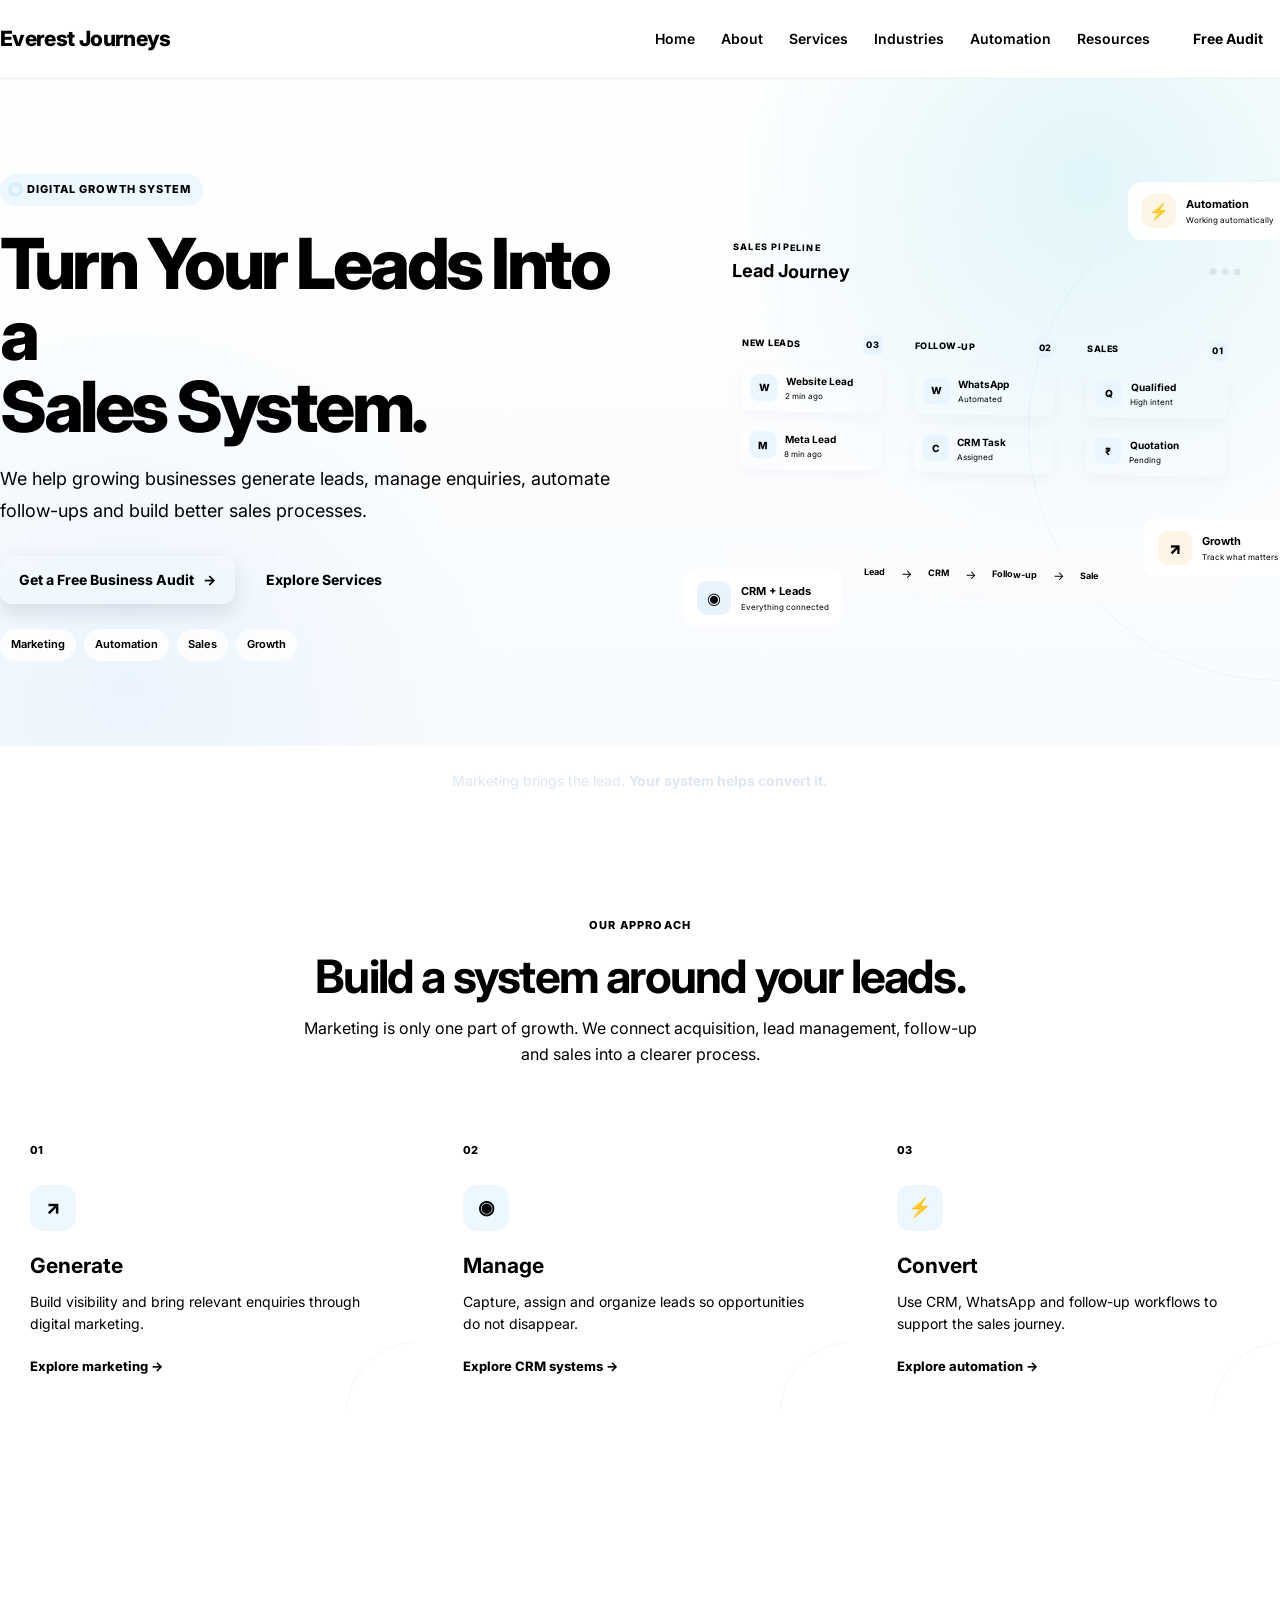
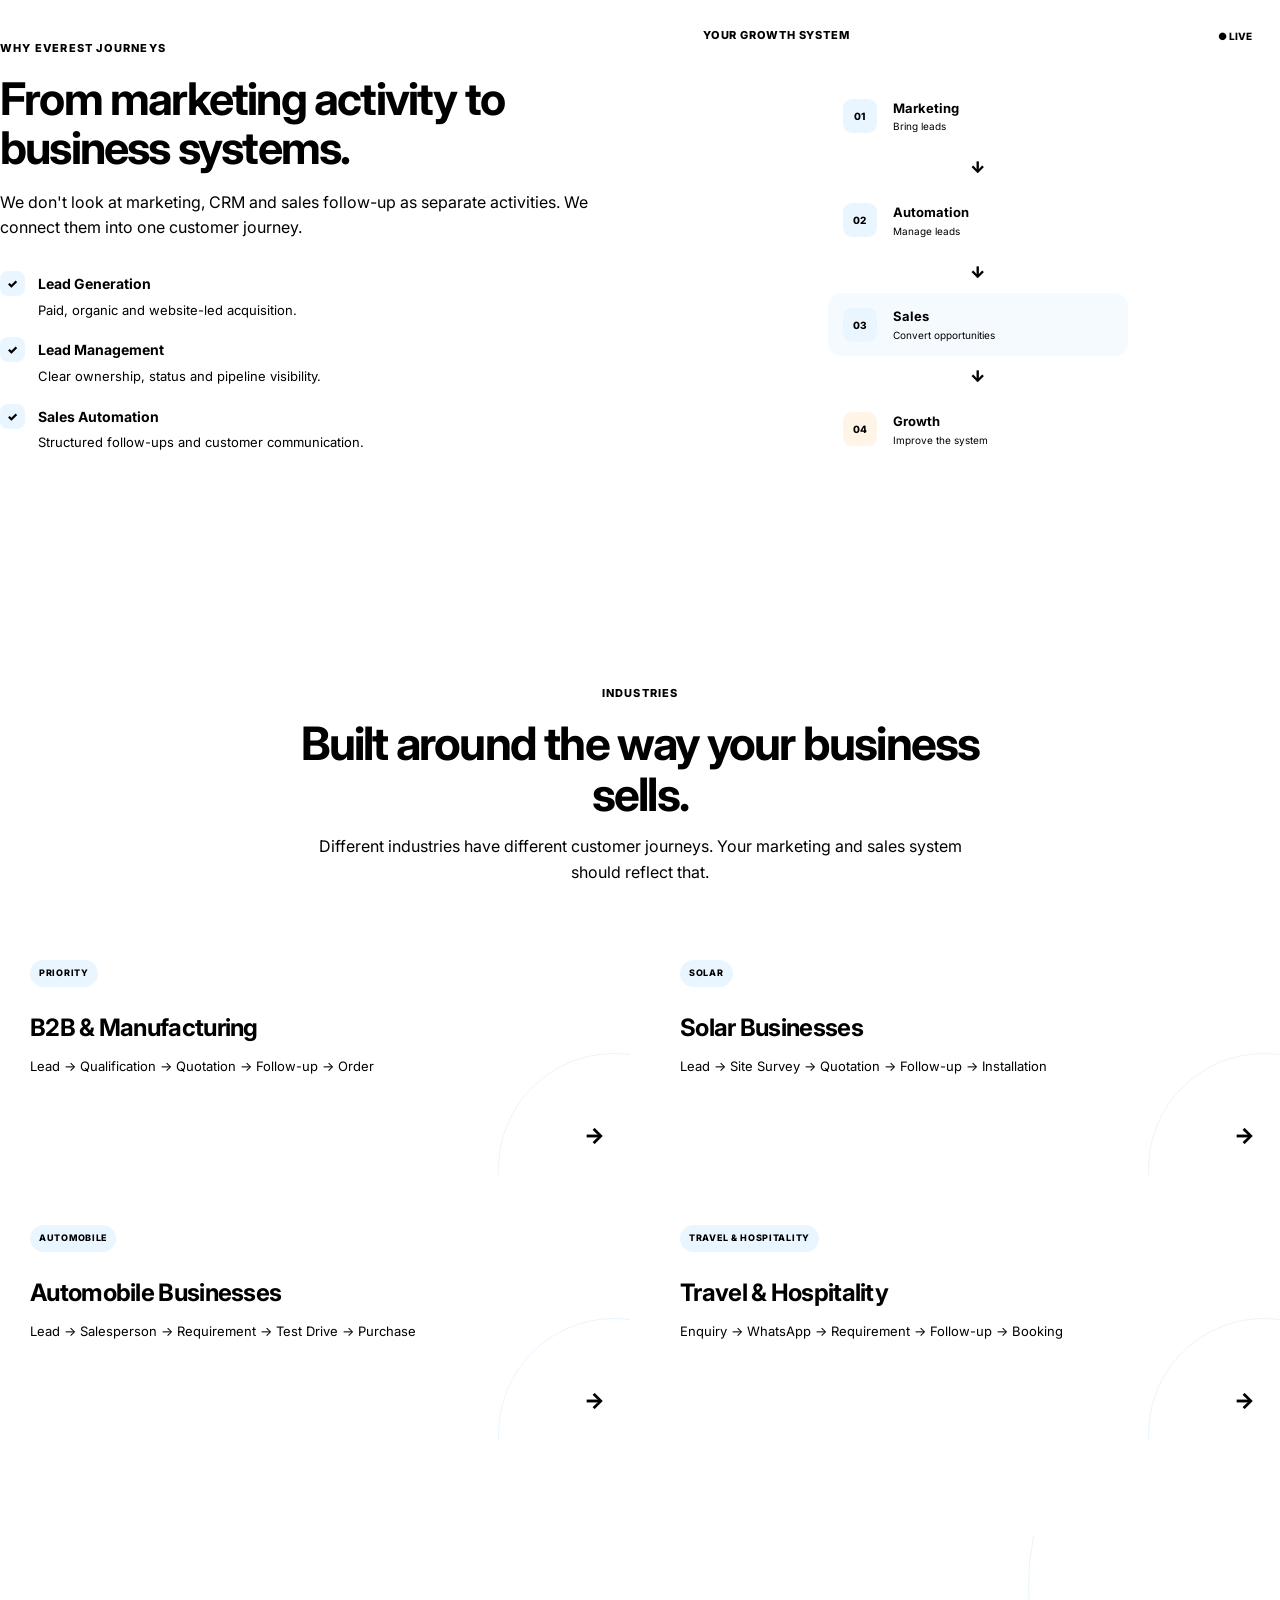
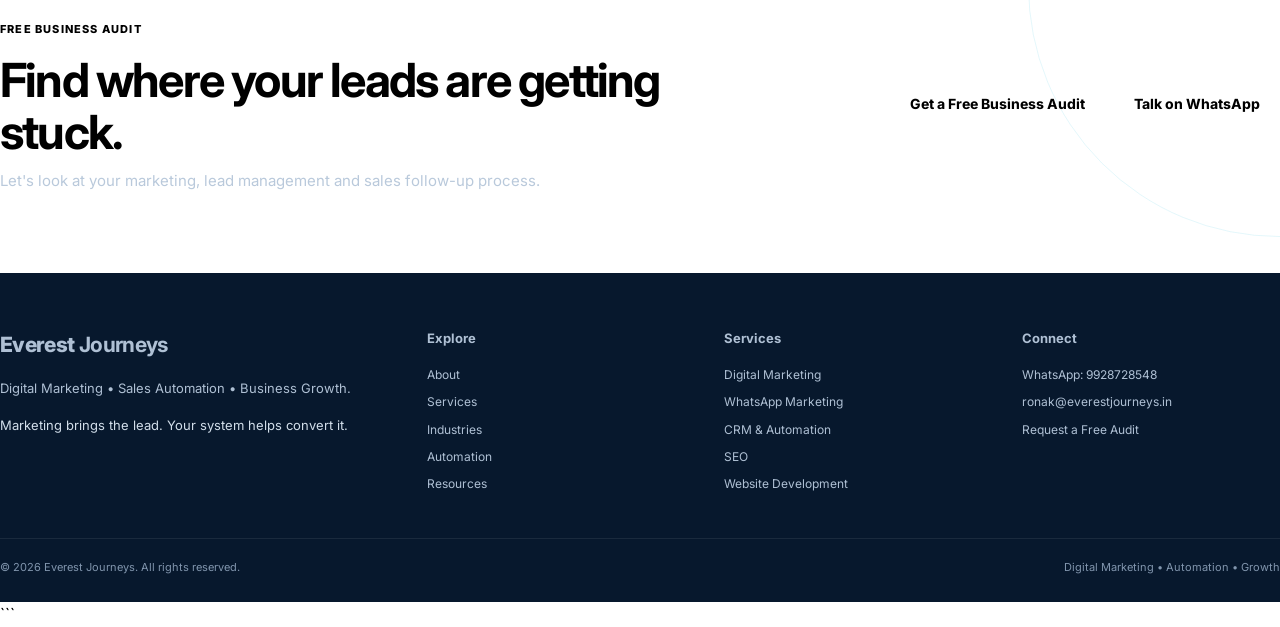
==== commit 0e40f73d: "Update index.html" ====
--- a/index.html
+++ b/index.html
@@ -1,4 +1,3 @@
-```html
 <!DOCTYPE html>
 <html lang="en">
 <head>
--- a/style.css
+++ b/style.css
@@ -1,69 +1,3576 @@
+```css
+/* =========================================================
+   EVEREST JOURNEYS
+   DIGITAL MARKETING • SALES AUTOMATION • BUSINESS GROWTH
+
+   Main Brand:
+   Navy  #0B1F3A
+   Blue  #1687E8
+   Cyan  #20B9D8
+   Orange #F59E0B
+   White #FFFFFF
+   Soft Gray #F5F7FA
+========================================================= */
+
+
+/* =========================================================
+   01. ROOT VARIABLES
+========================================================= */
+
+:root {
+
+    --navy: #0B1F3A;
+    --blue: #1687E8;
+    --cyan: #20B9D8;
+
+    --orange: #F59E0B;
+
+    --white: #FFFFFF;
+    --soft-gray: #F5F7FA;
+
+    --text: #26364A;
+    --muted: #64748B;
+
+    --border: #E4EAF1;
+
+    --success: #18A66A;
+
+    --shadow-sm:
+        0 8px 25px rgba(11, 31, 58, 0.06);
+
+    --shadow:
+        0 20px 60px rgba(11, 31, 58, 0.10);
+
+    --shadow-lg:
+        0 30px 80px rgba(11, 31, 58, 0.15);
+
+    --radius-sm: 12px;
+    --radius-md: 18px;
+    --radius-lg: 26px;
+
+    --container: 1180px;
+
+    --transition:
+        all 0.25s ease;
+
+}
+
+
+
+/* =========================================================
+   02. RESET
+========================================================= */
+
 * {
-  margin: 0;
-  padding: 0;
-  box-sizing: border-box;
-  font-family: Arial, sans-serif;
-}
+
+    margin: 0;
+    padding: 0;
+
+    box-sizing: border-box;
+
+}
+
+
+html {
+
+    scroll-behavior: smooth;
+
+}
+
 
 body {
-  background: #0f172a;
-  color: white;
-}
+
+    font-family:
+        "Inter",
+        "Manrope",
+        Arial,
+        sans-serif;
+
+    color: var(--text);
+
+    background: var(--white);
+
+    line-height: 1.6;
+
+    overflow-x: hidden;
+
+}
+
+
+img {
+
+    max-width: 100%;
+
+    display: block;
+
+}
+
+
+a {
+
+    text-decoration: none;
+
+    color: inherit;
+
+}
+
+
+button,
+input,
+textarea,
+select {
+
+    font-family: inherit;
+
+}
+
+
+button {
+
+    cursor: pointer;
+
+}
+
+
+ul {
+
+    list-style: none;
+
+}
+
+
+
+/* =========================================================
+   03. CONTAINER
+========================================================= */
+
+.container {
+
+    width: min(
+        var(--container),
+        calc(100% - 40px)
+    );
+
+    margin: 0 auto;
+
+}
+
+
+
+/* =========================================================
+   04. NAVBAR
+========================================================= */
 
 .navbar {
-  display: flex;
-  justify-content: space-between;
-  align-items: center;
-  padding: 20px;
-}
+
+    position: sticky;
+
+    top: 0;
+
+    z-index: 1000;
+
+    width: 100%;
+
+    background:
+        rgba(255, 255, 255, 0.92);
+
+    backdrop-filter:
+        blur(16px);
+
+    -webkit-backdrop-filter:
+        blur(16px);
+
+    border-bottom:
+        1px solid rgba(
+            228,
+            234,
+            241,
+            0.8
+        );
+
+    transition:
+        var(--transition);
+
+}
+
+
+.navbar-scrolled {
+
+    box-shadow:
+        0 8px 30px
+        rgba(
+            11,
+            31,
+            58,
+            0.08
+        );
+
+}
+
+
+.nav-container {
+
+    height: 78px;
+
+    display: flex;
+
+    align-items: center;
+
+    justify-content: space-between;
+
+}
+
+
+
+/* =========================================================
+   05. LOGO
+========================================================= */
 
 .logo {
-  height: 60px;
-}
+
+    display: inline-flex;
+
+    align-items: center;
+
+    gap: 5px;
+
+    font-size: 21px;
+
+    font-weight: 800;
+
+    letter-spacing: -0.7px;
+
+    color: var(--navy);
+
+}
+
+
+.logo-everest {
+
+    color: var(--navy);
+
+}
+
+
+.logo-journeys {
+
+    color: var(--blue);
+
+}
+
+
+.footer-logo {
+
+    color: var(--white);
+
+}
+
+
+.footer-logo span {
+
+    color: var(--white);
+
+}
+
+
+.footer-logo strong {
+
+    color: var(--cyan);
+
+}
+
+
+
+/* =========================================================
+   06. DESKTOP NAV
+========================================================= */
+
+.nav-menu {
+
+    display: flex;
+
+    align-items: center;
+
+    gap: 26px;
+
+}
+
+
+.nav-menu > a {
+
+    position: relative;
+
+    font-size: 14px;
+
+    font-weight: 600;
+
+    color: var(--text);
+
+    transition:
+        var(--transition);
+
+}
+
+
+.nav-menu > a:not(.nav-button)::after {
+
+    content: "";
+
+    position: absolute;
+
+    left: 0;
+
+    bottom: -8px;
+
+    width: 0;
+
+    height: 2px;
+
+    background:
+        var(--blue);
+
+    border-radius: 10px;
+
+    transition:
+        width 0.25s ease;
+
+}
+
+
+.nav-menu > a:not(.nav-button):hover {
+
+    color: var(--blue);
+
+}
+
+
+.nav-menu > a:not(.nav-button):hover::after {
+
+    width: 100%;
+
+}
+
+
+.nav-menu > a.active {
+
+    color: var(--blue);
+
+}
+
+
+
+/* =========================================================
+   07. NAV BUTTON
+========================================================= */
+
+.nav-button {
+
+    background:
+        var(--navy);
+
+    color:
+        var(--white) !important;
+
+    padding:
+        11px 17px;
+
+    border-radius:
+        11px;
+
+    font-weight:
+        700 !important;
+
+    transition:
+        var(--transition);
+
+}
+
+
+.nav-button:hover {
+
+    background:
+        var(--blue);
+
+    transform:
+        translateY(-2px);
+
+    box-shadow:
+        0 10px 25px
+        rgba(
+            22,
+            135,
+            232,
+            0.22
+        );
+
+}
+
+
+
+/* =========================================================
+   08. MOBILE MENU
+========================================================= */
+
+.mobile-menu {
+
+    display: none;
+
+    border: none;
+
+    background: transparent;
+
+    color: var(--navy);
+
+    font-size: 26px;
+
+}
+
+
+
+/* =========================================================
+   09. HERO
+========================================================= */
 
 .hero {
-  text-align: center;
-  padding: 80px 20px;
-}
+
+    position: relative;
+
+    padding:
+        95px 0
+        85px;
+
+    overflow: hidden;
+
+    background:
+
+        radial-gradient(
+            circle at 85% 15%,
+            rgba(
+                32,
+                185,
+                216,
+                0.13
+            ),
+            transparent 30%
+        ),
+
+        radial-gradient(
+            circle at 10% 90%,
+            rgba(
+                22,
+                135,
+                232,
+                0.06
+            ),
+            transparent 28%
+        ),
+
+        linear-gradient(
+            180deg,
+            #FFFFFF 0%,
+            #F8FBFE 100%
+        );
+
+}
+
+
+.hero::before {
+
+    content: "";
+
+    position: absolute;
+
+    width: 500px;
+
+    height: 500px;
+
+    border-radius: 50%;
+
+    border:
+        1px solid
+        rgba(
+            22,
+            135,
+            232,
+            0.07
+        );
+
+    right: -250px;
+
+    top: 100px;
+
+}
+
+
+.hero-container {
+
+    display: grid;
+
+    grid-template-columns:
+        1.03fr
+        0.97fr;
+
+    align-items: center;
+
+    gap: 60px;
+
+}
+
+
+
+/* =========================================================
+   10. EYEBROW
+========================================================= */
+
+.eyebrow {
+
+    display: inline-flex;
+
+    align-items: center;
+
+    gap: 8px;
+
+    padding:
+        7px 12px;
+
+    border-radius:
+        999px;
+
+    background:
+        #EDF7FF;
+
+    color:
+        var(--blue);
+
+    font-size:
+        11px;
+
+    font-weight:
+        800;
+
+    letter-spacing:
+        1px;
+
+}
+
+
+.eyebrow-dot {
+
+    width: 7px;
+
+    height: 7px;
+
+    border-radius: 50%;
+
+    background:
+        var(--cyan);
+
+    box-shadow:
+        0 0 0 4px
+        rgba(
+            32,
+            185,
+            216,
+            0.12
+        );
+
+}
+
+
+
+/* =========================================================
+   11. HERO TYPOGRAPHY
+========================================================= */
 
 .hero h1 {
-  font-size: 40px;
-}
-
-.hero p {
-  color: #cbd5f5;
-}
+
+    max-width: 720px;
+
+    margin:
+        22px 0
+        20px;
+
+    color:
+        var(--navy);
+
+    font-size:
+        clamp(
+            44px,
+            5.5vw,
+            72px
+        );
+
+    line-height:
+        1.02;
+
+    letter-spacing:
+        -3.5px;
+
+    font-weight:
+        800;
+
+}
+
+
+.hero h1 span {
+
+    display: block;
+
+    color:
+        var(--blue);
+
+}
+
+
+.hero-description {
+
+    max-width:
+        650px;
+
+    color:
+        var(--muted);
+
+    font-size:
+        18px;
+
+    line-height:
+        1.75;
+
+}
+
+
+
+/* =========================================================
+   12. BUTTONS
+========================================================= */
+
+.hero-buttons {
+
+    display: flex;
+
+    align-items: center;
+
+    gap: 12px;
+
+    flex-wrap: wrap;
+
+    margin-top:
+        30px;
+
+}
+
 
 .btn {
-  display: inline-block;
-  margin-top: 20px;
-  padding: 14px 28px;
-  background: orange;
-  color: black;
-  text-decoration: none;
-  border-radius: 6px;
-}
+
+    display: inline-flex;
+
+    align-items: center;
+
+    justify-content: center;
+
+    gap: 9px;
+
+    min-height:
+        48px;
+
+    padding:
+        12px 19px;
+
+    border-radius:
+        12px;
+
+    font-size:
+        14px;
+
+    font-weight:
+        750;
+
+    transition:
+        var(--transition);
+
+}
+
+
+.btn-primary {
+
+    color:
+        var(--white);
+
+    background:
+        var(--navy);
+
+    box-shadow:
+        0 8px 20px
+        rgba(
+            11,
+            31,
+            58,
+            0.12
+        );
+
+}
+
+
+.btn-primary:hover {
+
+    background:
+        var(--blue);
+
+    transform:
+        translateY(-2px);
+
+    box-shadow:
+        0 14px 28px
+        rgba(
+            22,
+            135,
+            232,
+            0.20
+        );
+
+}
+
+
+.btn-secondary {
+
+    color:
+        var(--navy);
+
+    background:
+        var(--white);
+
+    border:
+        1px solid
+        var(--border);
+
+}
+
+
+.btn-secondary:hover {
+
+    border-color:
+        var(--blue);
+
+    color:
+        var(--blue);
+
+    transform:
+        translateY(-2px);
+
+}
+
+
+
+/* =========================================================
+   13. HERO TAGS
+========================================================= */
+
+.hero-tags {
+
+    display: flex;
+
+    align-items: center;
+
+    gap: 8px;
+
+    flex-wrap: wrap;
+
+    margin-top:
+        25px;
+
+}
+
+
+.hero-tags span {
+
+    padding:
+        7px 11px;
+
+    border:
+        1px solid
+        var(--border);
+
+    background:
+        rgba(
+            255,
+            255,
+            255,
+            0.8
+        );
+
+    color:
+        var(--muted);
+
+    border-radius:
+        999px;
+
+    font-size:
+        11px;
+
+    font-weight:
+        650;
+
+}
+
+
+
+/* =========================================================
+   14. HERO VISUAL
+========================================================= */
+
+.hero-visual {
+
+    position: relative;
+
+    min-height:
+        470px;
+
+}
+
+
+.dashboard-card {
+
+    position: absolute;
+
+    left: 20px;
+
+    right: 20px;
+
+    top: 40px;
+
+    padding:
+        22px;
+
+    background:
+        var(--white);
+
+    border:
+        1px solid
+        var(--border);
+
+    border-radius:
+        25px;
+
+    box-shadow:
+        var(--shadow-lg);
+
+    transform:
+        rotate(1deg);
+
+    z-index:
+        2;
+
+}
+
+
+
+/* =========================================================
+   15. DASHBOARD HEADER
+========================================================= */
+
+.dashboard-header {
+
+    display: flex;
+
+    align-items: center;
+
+    justify-content: space-between;
+
+    padding-bottom:
+        18px;
+
+    border-bottom:
+        1px solid
+        var(--border);
+
+}
+
+
+.dashboard-label {
+
+    display: block;
+
+    color:
+        var(--blue);
+
+    font-size:
+        9px;
+
+    font-weight:
+        800;
+
+    letter-spacing:
+        1.2px;
+
+}
+
+
+.dashboard-header h3 {
+
+    margin-top:
+        3px;
+
+    color:
+        var(--navy);
+
+    font-size:
+        18px;
+
+}
+
+
+.dashboard-dots {
+
+    display: flex;
+
+    gap: 5px;
+
+}
+
+
+.dashboard-dots span {
+
+    width:
+        7px;
+
+    height:
+        7px;
+
+    border-radius:
+        50%;
+
+    background:
+        #DCE5EE;
+
+}
+
+
+
+/* =========================================================
+   16. PIPELINE
+========================================================= */
+
+.pipeline {
+
+    display: grid;
+
+    grid-template-columns:
+        repeat(3, 1fr);
+
+    gap:
+        10px;
+
+    margin-top:
+        18px;
+
+}
+
+
+.pipeline-column {
+
+    min-height:
+        205px;
+
+    padding:
+        11px;
+
+    background:
+        var(--soft-gray);
+
+    border-radius:
+        14px;
+
+}
+
+
+.pipeline-title {
+
+    display: flex;
+
+    justify-content: space-between;
+
+    align-items: center;
+
+    color:
+        var(--navy);
+
+    font-size:
+        9px;
+
+    font-weight:
+        800;
+
+    letter-spacing:
+        .5px;
+
+}
+
+
+.pipeline-title span {
+
+    width:
+        20px;
+
+    height:
+        20px;
+
+    display:
+        grid;
+
+    place-items:
+        center;
+
+    border-radius:
+        6px;
+
+    color:
+        var(--blue);
+
+    background:
+        #E8F4FF;
+
+}
+
+
+
+/* =========================================================
+   17. LEAD CARD
+========================================================= */
+
+.lead-card {
+
+    display:
+        flex;
+
+    align-items:
+        center;
+
+    gap:
+        8px;
+
+    margin-top:
+        10px;
+
+    padding:
+        9px;
+
+    background:
+        var(--white);
+
+    border:
+        1px solid
+        var(--border);
+
+    border-radius:
+        10px;
+
+    box-shadow:
+        0 5px 15px
+        rgba(
+            11,
+            31,
+            58,
+            0.035
+        );
+
+}
+
+
+.lead-avatar {
+
+    width:
+        27px;
+
+    height:
+        27px;
+
+    flex:
+        0 0 27px;
+
+    display:
+        grid;
+
+    place-items:
+        center;
+
+    border-radius:
+        8px;
+
+    background:
+        #EAF6FF;
+
+    color:
+        var(--blue);
+
+    font-size:
+        10px;
+
+    font-weight:
+        800;
+
+}
+
+
+.lead-card strong {
+
+    display:
+        block;
+
+    color:
+        var(--navy);
+
+    font-size:
+        10px;
+
+}
+
+
+.lead-card small {
+
+    display:
+        block;
+
+    margin-top:
+        1px;
+
+    color:
+        var(--muted);
+
+    font-size:
+        8px;
+
+}
+
+
+
+/* =========================================================
+   18. DASHBOARD FLOW
+========================================================= */
+
+.dashboard-flow {
+
+    display:
+        flex;
+
+    align-items:
+        center;
+
+    justify-content:
+        center;
+
+    flex-wrap:
+        wrap;
+
+    gap:
+        7px;
+
+    margin-top:
+        18px;
+
+    padding:
+        12px;
+
+    background:
+        #F9FBFD;
+
+    border-radius:
+        12px;
+
+}
+
+
+.dashboard-flow span {
+
+    padding:
+        6px 9px;
+
+    border-radius:
+        7px;
+
+    background:
+        var(--white);
+
+    color:
+        var(--muted);
+
+    font-size:
+        9px;
+
+    font-weight:
+        700;
+
+}
+
+
+.dashboard-flow i {
+
+    color:
+        var(--blue);
+
+    font-size:
+        12px;
+
+    font-style:
+        normal;
+
+}
+
+
+.dashboard-flow .flow-active {
+
+    background:
+        var(--navy);
+
+    color:
+        var(--white);
+
+}
+
+
+
+/* =========================================================
+   19. FLOATING CARDS
+========================================================= */
+
+.floating-card {
+
+    position:
+        absolute;
+
+    display:
+        flex;
+
+    align-items:
+        center;
+
+    gap:
+        10px;
+
+    padding:
+        12px 14px;
+
+    background:
+        rgba(
+            255,
+            255,
+            255,
+            0.95
+        );
+
+    border:
+        1px solid
+        var(--border);
+
+    border-radius:
+        14px;
+
+    box-shadow:
+        var(--shadow);
+
+    z-index:
+        5;
+
+}
+
+
+.floating-icon {
+
+    width:
+        34px;
+
+    height:
+        34px;
+
+    display:
+        grid;
+
+    place-items:
+        center;
+
+    border-radius:
+        10px;
+
+    color:
+        var(--orange);
+
+    background:
+        rgba(
+            245,
+            158,
+            11,
+            0.10
+        );
+
+}
+
+
+.floating-icon.blue {
+
+    color:
+        var(--blue);
+
+    background:
+        rgba(
+            22,
+            135,
+            232,
+            0.10
+        );
+
+}
+
+
+.floating-card strong {
+
+    display:
+        block;
+
+    color:
+        var(--navy);
+
+    font-size:
+        11px;
+
+}
+
+
+.floating-card small {
+
+    display:
+        block;
+
+    color:
+        var(--muted);
+
+    font-size:
+        8px;
+
+}
+
+
+.automation-card {
+
+    top:
+        0;
+
+    right:
+        -8px;
+
+    animation:
+        floating 4s ease-in-out infinite;
+
+}
+
+
+.crm-card {
+
+    bottom:
+        25px;
+
+    left:
+        -5px;
+
+    animation:
+        floating 4s ease-in-out
+        1s infinite;
+
+}
+
+
+.growth-card {
+
+    right:
+        -12px;
+
+    bottom:
+        75px;
+
+    animation:
+        floating 4s ease-in-out
+        2s infinite;
+
+}
+
+
+.growth-arrow {
+
+    width:
+        34px;
+
+    height:
+        34px;
+
+    display:
+        grid;
+
+    place-items:
+        center;
+
+    border-radius:
+        10px;
+
+    color:
+        var(--orange);
+
+    background:
+        rgba(
+            245,
+            158,
+            11,
+            0.10
+        );
+
+    font-weight:
+        900;
+
+}
+
+
+@keyframes floating {
+
+    0%,
+    100% {
+
+        transform:
+            translateY(0);
+
+    }
+
+    50% {
+
+        transform:
+            translateY(-8px);
+
+    }
+
+}
+
+
+
+/* =========================================================
+   20. BRAND MESSAGE
+========================================================= */
+
+.brand-message {
+
+    padding:
+        24px 0;
+
+    background:
+        var(--navy);
+
+}
+
+
+.brand-message .container {
+
+    display:
+        flex;
+
+    align-items:
+        center;
+
+    justify-content:
+        center;
+
+    gap:
+        25px;
+
+}
+
+
+.brand-message p {
+
+    color:
+        #DCE7F3;
+
+    font-size:
+        14px;
+
+    text-align:
+        center;
+
+}
+
+
+.brand-message strong {
+
+    color:
+        var(--white);
+
+}
+
+
+.message-line {
+
+    width:
+        55px;
+
+    height:
+        1px;
+
+    background:
+        rgba(
+            255,
+            255,
+            255,
+            0.18
+        );
+
+}
+
+
+
+/* =========================================================
+   21. COMMON SECTION
+========================================================= */
 
 .section {
-  padding: 60px 20px;
-  text-align: center;
-}
-
-.card {
-  background: #1e293b;
-  margin: 10px;
-  padding: 20px;
-  border-radius: 10px;
-  display: inline-block;
-  width: 250px;
-}
-
-.whatsapp-btn {
-  position: fixed;
-  bottom: 20px;
-  right: 20px;
-  background: #25D366;
-  color: white;
-  padding: 12px 20px;
-  border-radius: 50px;
-}
+
+    padding:
+        95px 0;
+
+}
+
+
+.section-light {
+
+    background:
+        var(--soft-gray);
+
+}
+
+
+.section-heading {
+
+    max-width:
+        760px;
+
+}
+
+
+.section-heading.center {
+
+    margin:
+        0 auto;
+
+    text-align:
+        center;
+
+}
+
+
+.section-label {
+
+    display:
+        inline-block;
+
+    color:
+        var(--blue);
+
+    font-size:
+        11px;
+
+    font-weight:
+        800;
+
+    letter-spacing:
+        1.2px;
+
+}
+
+
+.section-heading h2 {
+
+    margin-top:
+        14px;
+
+    color:
+        var(--navy);
+
+    font-size:
+        clamp(
+            31px,
+            4vw,
+            46px
+        );
+
+    line-height:
+        1.1;
+
+    letter-spacing:
+        -1.8px;
+
+}
+
+
+.section-heading p {
+
+    max-width:
+        690px;
+
+    margin:
+        15px auto 0;
+
+    color:
+        var(--muted);
+
+    font-size:
+        16px;
+
+}
+
+
+
+/* =========================================================
+   22. FEATURE GRID
+========================================================= */
+
+.feature-grid {
+
+    display:
+        grid;
+
+    grid-template-columns:
+        repeat(3, 1fr);
+
+    gap:
+        20px;
+
+    margin-top:
+        45px;
+
+}
+
+
+.feature-card {
+
+    position:
+        relative;
+
+    padding:
+        30px;
+
+    border:
+        1px solid
+        var(--border);
+
+    border-radius:
+        var(--radius-lg);
+
+    background:
+        var(--white);
+
+    box-shadow:
+        var(--shadow-sm);
+
+    overflow:
+        hidden;
+
+    transition:
+        var(--transition);
+
+}
+
+
+.feature-card::after {
+
+    content:
+        "";
+
+    position:
+        absolute;
+
+    width:
+        140px;
+
+    height:
+        140px;
+
+    border:
+        1px solid
+        rgba(
+            22,
+            135,
+            232,
+            0.08
+        );
+
+    border-radius:
+        50%;
+
+    right:
+        -75px;
+
+    bottom:
+        -75px;
+
+}
+
+
+.feature-card:hover {
+
+    transform:
+        translateY(-7px);
+
+    box-shadow:
+        var(--shadow);
+
+    border-color:
+        rgba(
+            22,
+            135,
+            232,
+            0.25
+        );
+
+}
+
+
+.feature-number {
+
+    color:
+        var(--blue);
+
+    font-size:
+        11px;
+
+    font-weight:
+        800;
+
+}
+
+
+.feature-icon {
+
+    width:
+        46px;
+
+    height:
+        46px;
+
+    display:
+        grid;
+
+    place-items:
+        center;
+
+    margin:
+        25px 0 18px;
+
+    border-radius:
+        14px;
+
+    color:
+        var(--blue);
+
+    background:
+        #EDF7FF;
+
+    font-size:
+        19px;
+
+    font-weight:
+        800;
+
+}
+
+
+.feature-card h3 {
+
+    color:
+        var(--navy);
+
+    font-size:
+        21px;
+
+}
+
+
+.feature-card p {
+
+    margin:
+        8px 0 18px;
+
+    color:
+        var(--muted);
+
+    font-size:
+        14px;
+
+}
+
+
+.feature-card a {
+
+    color:
+        var(--blue);
+
+    font-size:
+        13px;
+
+    font-weight:
+        750;
+
+}
+
+
+
+/* =========================================================
+   23. TWO COLUMN
+========================================================= */
+
+.two-column {
+
+    display:
+        grid;
+
+    grid-template-columns:
+        1fr 1fr;
+
+    gap:
+        70px;
+
+    align-items:
+        center;
+
+}
+
+
+.two-column h2 {
+
+    margin-top:
+        14px;
+
+    max-width:
+        560px;
+
+    color:
+        var(--navy);
+
+    font-size:
+        clamp(
+            31px,
+            4vw,
+            45px
+        );
+
+    line-height:
+        1.1;
+
+    letter-spacing:
+        -1.8px;
+
+}
+
+
+.section-text {
+
+    max-width:
+        590px;
+
+    margin-top:
+        17px;
+
+    color:
+        var(--muted);
+
+    font-size:
+        16px;
+
+}
+
+
+
+/* =========================================================
+   24. CHECK LIST
+========================================================= */
+
+.check-list {
+
+    display:
+        grid;
+
+    gap:
+        17px;
+
+    margin-top:
+        30px;
+
+}
+
+
+.check-item {
+
+    display:
+        flex;
+
+    align-items:
+        flex-start;
+
+    gap:
+        13px;
+
+}
+
+
+.check-item > span {
+
+    width:
+        25px;
+
+    height:
+        25px;
+
+    flex:
+        0 0 25px;
+
+    display:
+        grid;
+
+    place-items:
+        center;
+
+    border-radius:
+        8px;
+
+    color:
+        var(--blue);
+
+    background:
+        #EAF6FF;
+
+    font-size:
+        12px;
+
+    font-weight:
+        900;
+
+}
+
+
+.check-item strong {
+
+    color:
+        var(--navy);
+
+    font-size:
+        14px;
+
+}
+
+
+.check-item p {
+
+    margin-top:
+        3px;
+
+    color:
+        var(--muted);
+
+    font-size:
+        13px;
+
+}
+
+
+
+/* =========================================================
+   25. SYSTEM CARD
+========================================================= */
+
+.system-card {
+
+    padding:
+        28px;
+
+    background:
+        var(--white);
+
+    border:
+        1px solid
+        var(--border);
+
+    border-radius:
+        26px;
+
+    box-shadow:
+        var(--shadow);
+
+}
+
+
+.system-header {
+
+    display:
+        flex;
+
+    justify-content:
+        space-between;
+
+    align-items:
+        center;
+
+    padding-bottom:
+        18px;
+
+    border-bottom:
+        1px solid
+        var(--border);
+
+}
+
+
+.system-header > span:first-child {
+
+    color:
+        var(--navy);
+
+    font-size:
+        11px;
+
+    font-weight:
+        800;
+
+    letter-spacing:
+        .8px;
+
+}
+
+
+.live-dot {
+
+    color:
+        var(--success);
+
+    font-size:
+        10px;
+
+    font-weight:
+        800;
+
+}
+
+
+.system-flow {
+
+    display:
+        grid;
+
+    justify-items:
+        center;
+
+    gap:
+        8px;
+
+    margin-top:
+        22px;
+
+}
+
+
+.system-node {
+
+    width:
+        min(
+            100%,
+            300px
+        );
+
+    display:
+        grid;
+
+    grid-template-columns:
+        38px 1fr;
+
+    align-items:
+        center;
+
+    column-gap:
+        12px;
+
+    padding:
+        13px 15px;
+
+    background:
+        var(--soft-gray);
+
+    border:
+        1px solid
+        var(--border);
+
+    border-radius:
+        14px;
+
+}
+
+
+.system-node span {
+
+    grid-row:
+        span 2;
+
+    width:
+        34px;
+
+    height:
+        34px;
+
+    display:
+        grid;
+
+    place-items:
+        center;
+
+    border-radius:
+        9px;
+
+    background:
+        #EAF6FF;
+
+    color:
+        var(--blue);
+
+    font-size:
+        10px;
+
+    font-weight:
+        800;
+
+}
+
+
+.system-node strong {
+
+    color:
+        var(--navy);
+
+    font-size:
+        13px;
+
+}
+
+
+.system-node small {
+
+    color:
+        var(--muted);
+
+    font-size:
+        10px;
+
+}
+
+
+.system-node.active {
+
+    border-color:
+        rgba(
+            22,
+            135,
+            232,
+            0.25
+        );
+
+    background:
+        #F5FAFF;
+
+}
+
+
+.system-node.growth {
+
+    border-color:
+        rgba(
+            245,
+            158,
+            11,
+            0.25
+        );
+
+}
+
+
+.system-node.growth span {
+
+    color:
+        var(--orange);
+
+    background:
+        rgba(
+            245,
+            158,
+            11,
+            0.10
+        );
+
+}
+
+
+.flow-arrow {
+
+    color:
+        var(--cyan);
+
+    font-weight:
+        900;
+
+}
+
+
+
+/* =========================================================
+   26. INDUSTRIES
+========================================================= */
+
+.industry-grid {
+
+    display:
+        grid;
+
+    grid-template-columns:
+        repeat(2, 1fr);
+
+    gap:
+        20px;
+
+    margin-top:
+        45px;
+
+}
+
+
+.industry-card {
+
+    position:
+        relative;
+
+    min-height:
+        245px;
+
+    padding:
+        30px;
+
+    display:
+        flex;
+
+    flex-direction:
+        column;
+
+    justify-content:
+        flex-start;
+
+    overflow:
+        hidden;
+
+    border:
+        1px solid
+        var(--border);
+
+    border-radius:
+        var(--radius-lg);
+
+    background:
+        var(--soft-gray);
+
+    transition:
+        var(--transition);
+
+}
+
+
+.industry-card::before {
+
+    content:
+        "";
+
+    position:
+        absolute;
+
+    width:
+        230px;
+
+    height:
+        230px;
+
+    border:
+        1px solid
+        rgba(
+            22,
+            135,
+            232,
+            0.09
+        );
+
+    border-radius:
+        50%;
+
+    right:
+        -100px;
+
+    bottom:
+        -110px;
+
+}
+
+
+.industry-card:hover {
+
+    transform:
+        translateY(-6px);
+
+    background:
+        var(--white);
+
+    border-color:
+        rgba(
+            22,
+            135,
+            232,
+            0.25
+        );
+
+    box-shadow:
+        var(--shadow);
+
+}
+
+
+.industry-tag {
+
+    width:
+        fit-content;
+
+    padding:
+        6px 9px;
+
+    border-radius:
+        999px;
+
+    background:
+        #EAF6FF;
+
+    color:
+        var(--blue);
+
+    font-size:
+        9px;
+
+    font-weight:
+        800;
+
+    letter-spacing:
+        .7px;
+
+}
+
+
+.industry-card h3 {
+
+    margin-top:
+        22px;
+
+    color:
+        var(--navy);
+
+    font-size:
+        24px;
+
+    letter-spacing:
+        -.7px;
+
+}
+
+
+.industry-card p {
+
+    max-width:
+        440px;
+
+    margin-top:
+        9px;
+
+    color:
+        var(--muted);
+
+    font-size:
+        13px;
+
+}
+
+
+.industry-arrow {
+
+    position:
+        absolute;
+
+    right:
+        25px;
+
+    bottom:
+        22px;
+
+    color:
+        var(--blue);
+
+    font-size:
+        22px;
+
+    font-weight:
+        800;
+
+}
+
+
+
+/* =========================================================
+   27. CTA SECTION
+========================================================= */
+
+.cta-section {
+
+    position:
+        relative;
+
+    padding:
+        80px 0;
+
+    overflow:
+        hidden;
+
+    color:
+        var(--white);
+
+    background:
+        var(--navy);
+
+}
+
+
+.cta-section::before {
+
+    content:
+        "";
+
+    position:
+        absolute;
+
+    width:
+        500px;
+
+    height:
+        500px;
+
+    border:
+        1px solid
+        rgba(
+            32,
+            185,
+            216,
+            0.12
+        );
+
+    border-radius:
+        50%;
+
+    right:
+        -250px;
+
+    top:
+        -200px;
+
+}
+
+
+.cta-container {
+
+    position:
+        relative;
+
+    z-index:
+        2;
+
+    display:
+        flex;
+
+    align-items:
+        center;
+
+    justify-content:
+        space-between;
+
+    gap:
+        40px;
+
+}
+
+
+.section-label.light {
+
+    color:
+        var(--cyan);
+
+}
+
+
+.cta-container h2 {
+
+    max-width:
+        690px;
+
+    margin-top:
+        13px;
+
+    color:
+        var(--white);
+
+    font-size:
+        clamp(
+            31px,
+            4vw,
+            47px
+        );
+
+    line-height:
+        1.1;
+
+    letter-spacing:
+        -1.8px;
+
+}
+
+
+.cta-container p {
+
+    max-width:
+        600px;
+
+    margin-top:
+        12px;
+
+    color:
+        #B9C9DB;
+
+    font-size:
+        15px;
+
+}
+
+
+.cta-buttons {
+
+    display:
+        flex;
+
+    gap:
+        10px;
+
+    flex-wrap:
+        wrap;
+
+}
+
+
+.btn-white {
+
+    color:
+        var(--navy);
+
+    background:
+        var(--white);
+
+}
+
+
+.btn-white:hover {
+
+    color:
+        var(--blue);
+
+    transform:
+        translateY(-2px);
+
+}
+
+
+.btn-outline-white {
+
+    color:
+        var(--white);
+
+    border:
+        1px solid
+        rgba(
+            255,
+            255,
+            255,
+            0.20
+        );
+
+}
+
+
+.btn-outline-white:hover {
+
+    background:
+        rgba(
+            255,
+            255,
+            255,
+            0.08
+        );
+
+    border-color:
+        rgba(
+            255,
+            255,
+            255,
+            0.4
+        );
+
+}
+
+
+
+/* =========================================================
+   28. FOOTER
+========================================================= */
+
+.footer {
+
+    padding:
+        55px 0 25px;
+
+    background:
+        #07182D;
+
+    color:
+        #AFC0D4;
+
+}
+
+
+.footer-grid {
+
+    display:
+        grid;
+
+    grid-template-columns:
+        1.5fr
+        1fr
+        1fr
+        1fr;
+
+    gap:
+        40px;
+
+}
+
+
+.footer-brand p {
+
+    max-width:
+        360px;
+
+    margin-top:
+        15px;
+
+    font-size:
+        13px;
+
+    line-height:
+        1.7;
+
+}
+
+
+.footer-message {
+
+    color:
+        #D2DEEA;
+
+}
+
+
+.footer-column {
+
+    display:
+        flex;
+
+    flex-direction:
+        column;
+
+    gap:
+        8px;
+
+}
+
+
+.footer-column h4 {
+
+    margin-bottom:
+        8px;
+
+    color:
+        var(--white);
+
+    font-size:
+        13px;
+
+}
+
+
+.footer-column a {
+
+    width:
+        fit-content;
+
+    color:
+        #AFC0D4;
+
+    font-size:
+        12px;
+
+    transition:
+        var(--transition);
+
+}
+
+
+.footer-column a:hover {
+
+    color:
+        var(--cyan);
+
+    transform:
+        translateX(2px);
+
+}
+
+
+.footer-bottom {
+
+    display:
+        flex;
+
+    justify-content:
+        space-between;
+
+    gap:
+        20px;
+
+    margin-top:
+        45px;
+
+    padding-top:
+        20px;
+
+    border-top:
+        1px solid
+        rgba(
+            255,
+            255,
+            255,
+            0.08
+        );
+
+    color:
+        #8195AD;
+
+    font-size:
+        11px;
+
+}
+
+
+
+/* =========================================================
+   29. SCROLL REVEAL
+========================================================= */
+
+.reveal-element {
+
+    opacity:
+        0;
+
+    transform:
+        translateY(25px);
+
+    transition:
+        opacity .7s ease,
+        transform .7s ease;
+
+}
+
+
+.reveal-visible {
+
+    opacity:
+        1;
+
+    transform:
+        translateY(0);
+
+}
+
+
+
+/* =========================================================
+   30. PAGE LOADED
+========================================================= */
+
+body {
+
+    opacity:
+        1;
+
+}
+
+
+body.page-loaded {
+
+    animation:
+        pageFade .35s ease;
+
+}
+
+
+@keyframes pageFade {
+
+    from {
+
+        opacity:
+            0;
+
+    }
+
+    to {
+
+        opacity:
+            1;
+
+    }
+
+}
+
+
+
+/* =========================================================
+   31. RESPONSIVE — TABLET
+========================================================= */
+
+@media (max-width: 1000px) {
+
+
+    .nav-menu {
+
+        gap:
+            17px;
+
+    }
+
+
+    .nav-menu > a {
+
+        font-size:
+            13px;
+
+    }
+
+
+    .hero-container {
+
+        grid-template-columns:
+            1fr;
+
+    }
+
+
+    .hero-content {
+
+        max-width:
+            800px;
+
+    }
+
+
+    .hero-visual {
+
+        max-width:
+            700px;
+
+        width:
+            100%;
+
+        margin:
+            0 auto;
+
+    }
+
+
+    .two-column {
+
+        gap:
+            40px;
+
+    }
+
+
+    .footer-grid {
+
+        grid-template-columns:
+            1.4fr
+            1fr
+            1fr;
+
+    }
+
+}
+
+
+
+/* =========================================================
+   32. RESPONSIVE — MOBILE
+========================================================= */
+
+@media (max-width: 780px) {
+
+
+    .container {
+
+        width:
+            min(
+                92%,
+                var(--container)
+            );
+
+    }
+
+
+    .nav-container {
+
+        height:
+            72px;
+
+    }
+
+
+    .mobile-menu {
+
+        display:
+            block;
+
+    }
+
+
+    .nav-menu {
+
+        display:
+            none;
+
+        position:
+            absolute;
+
+        top:
+            72px;
+
+        left:
+            0;
+
+        right:
+            0;
+
+        padding:
+            20px;
+
+        flex-direction:
+            column;
+
+        align-items:
+            stretch;
+
+        gap:
+            0;
+
+        background:
+            var(--white);
+
+        border-bottom:
+            1px solid
+            var(--border);
+
+        box-shadow:
+            0 15px 30px
+            rgba(
+                11,
+                31,
+                58,
+                0.08
+            );
+
+    }
+
+
+    .nav-menu.mobile-open {
+
+        display:
+            flex;
+
+    }
+
+
+    .nav-menu > a {
+
+        padding:
+            13px 5px;
+
+        border-bottom:
+            1px solid
+            #EEF2F6;
+
+    }
+
+
+    .nav-menu > a::after {
+
+        display:
+            none;
+
+    }
+
+
+    .nav-button {
+
+        margin-top:
+            12px;
+
+        text-align:
+            center;
+
+        border:
+            none !important;
+
+    }
+
+
+    .hero {
+
+        padding:
+            65px 0
+            55px;
+
+    }
+
+
+    .hero h1 {
+
+        font-size:
+            clamp(
+                42px,
+                11vw,
+                58px
+            );
+
+        letter-spacing:
+            -2.5px;
+
+    }
+
+
+    .hero-description {
+
+        font-size:
+            16px;
+
+    }
+
+
+    .hero-visual {
+
+        min-height:
+            410px;
+
+    }
+
+
+    .dashboard-card {
+
+        left:
+            0;
+
+        right:
+            0;
+
+        padding:
+            15px;
+
+    }
+
+
+    .pipeline {
+
+        gap:
+            6px;
+
+    }
+
+
+    .pipeline-column {
+
+        padding:
+            8px;
+
+    }
+
+
+    .lead-card {
+
+        padding:
+            7px;
+
+    }
+
+
+    .lead-card strong {
+
+        font-size:
+            8px;
+
+    }
+
+
+    .lead-card small {
+
+        font-size:
+            7px;
+
+    }
+
+
+    .floating-card {
+
+        padding:
+            9px 11px;
+
+    }
+
+
+    .automation-card {
+
+        right:
+            0;
+
+    }
+
+
+    .growth-card {
+
+        right:
+            0;
+
+    }
+
+
+    .crm-card {
+
+        left:
+            0;
+
+    }
+
+
+    .feature-grid {
+
+        grid-template-columns:
+            1fr;
+
+    }
+
+
+    .two-column {
+
+        grid-template-columns:
+            1fr;
+
+    }
+
+
+    .industry-grid {
+
+        grid-template-columns:
+            1fr;
+
+    }
+
+
+    .cta-container {
+
+        flex-direction:
+            column;
+
+        align-items:
+            flex-start;
+
+    }
+
+
+    .footer-grid {
+
+        grid-template-columns:
+            1fr 1fr;
+
+    }
+
+}
+
+
+
+/* =========================================================
+   33. SMALL MOBILE
+========================================================= */
+
+@media (max-width: 480px) {
+
+
+    .hero-buttons {
+
+        flex-direction:
+            column;
+
+        align-items:
+            stretch;
+
+    }
+
+
+    .hero-buttons .btn {
+
+        width:
+            100%;
+
+    }
+
+
+    .hero-tags {
+
+        gap:
+            6px;
+
+    }
+
+
+    .hero-tags span {
+
+        font-size:
+            10px;
+
+    }
+
+
+    .hero-visual {
+
+        min-height:
+            370px;
+
+    }
+
+
+    .dashboard-card {
+
+        top:
+            35px;
+
+    }
+
+
+    .dashboard-header h3 {
+
+        font-size:
+            15px;
+
+    }
+
+
+    .pipeline-title {
+
+        font-size:
+            7px;
+
+    }
+
+
+    .lead-avatar {
+
+        width:
+            22px;
+
+        height:
+            22px;
+
+        flex-basis:
+            22px;
+
+    }
+
+
+    .lead-card {
+
+        gap:
+            5px;
+
+    }
+
+
+    .lead-card strong {
+
+        font-size:
+            7px;
+
+    }
+
+
+    .lead-card small {
+
+        font-size:
+            6px;
+
+    }
+
+
+    .dashboard-flow {
+
+        gap:
+            4px;
+
+    }
+
+
+    .dashboard-flow span {
+
+        padding:
+            5px 6px;
+
+        font-size:
+            7px;
+
+    }
+
+
+    .floating-card strong {
+
+        font-size:
+            9px;
+
+    }
+
+
+    .floating-card small {
+
+        font-size:
+            7px;
+
+    }
+
+
+    .automation-card {
+
+        top:
+            5px;
+
+    }
+
+
+    .crm-card {
+
+        bottom:
+            0;
+
+    }
+
+
+    .growth-card {
+
+        bottom:
+            55px;
+
+    }
+
+
+    .brand-message .container {
+
+        gap:
+            12px;
+
+    }
+
+
+    .message-line {
+
+        width:
+            25px;
+
+    }
+
+
+    .brand-message p {
+
+        font-size:
+            11px;
+
+    }
+
+
+    .section {
+
+        padding:
+            70px 0;
+
+    }
+
+
+    .section-heading h2,
+    .two-column h2 {
+
+        letter-spacing:
+            -1.2px;
+
+    }
+
+
+    .feature-card {
+
+        padding:
+            25px;
+
+    }
+
+
+    .system-card {
+
+        padding:
+            20px;
+
+    }
+
+
+    .industry-card {
+
+        min-height:
+            225px;
+
+        padding:
+            25px;
+
+    }
+
+
+    .cta-section {
+
+        padding:
+            65px 0;
+
+    }
+
+
+    .cta-buttons {
+
+        width:
+            100%;
+
+        flex-direction:
+            column;
+
+    }
+
+
+    .cta-buttons .btn {
+
+        width:
+            100%;
+
+    }
+
+
+    .footer-grid {
+
+        grid-template-columns:
+            1fr;
+
+    }
+
+
+    .footer-bottom {
+
+        flex-direction:
+            column;
+
+    }
+
+}
+
+
+
+/* =========================================================
+   34. ACCESSIBILITY
+========================================================= */
+
+:focus-visible {
+
+    outline:
+        3px solid
+        rgba(
+            22,
+            135,
+            232,
+            0.35
+        );
+
+    outline-offset:
+        3px;
+
+}
+
+
+::selection {
+
+    color:
+        var(--white);
+
+    background:
+        var(--blue);
+
+}
+
+
+
+/* =========================================================
+   35. REDUCED MOTION
+========================================================= */
+
+@media (prefers-reduced-motion: reduce) {
+
+    html {
+
+        scroll-behavior:
+            auto;
+
+    }
+
+
+    *,
+    *::before,
+    *::after {
+
+        animation-duration:
+            0.01ms !important;
+
+        animation-iteration-count:
+            1 !important;
+
+        transition-duration:
+            0.01ms !important;
+
+    }
+
+}
+```
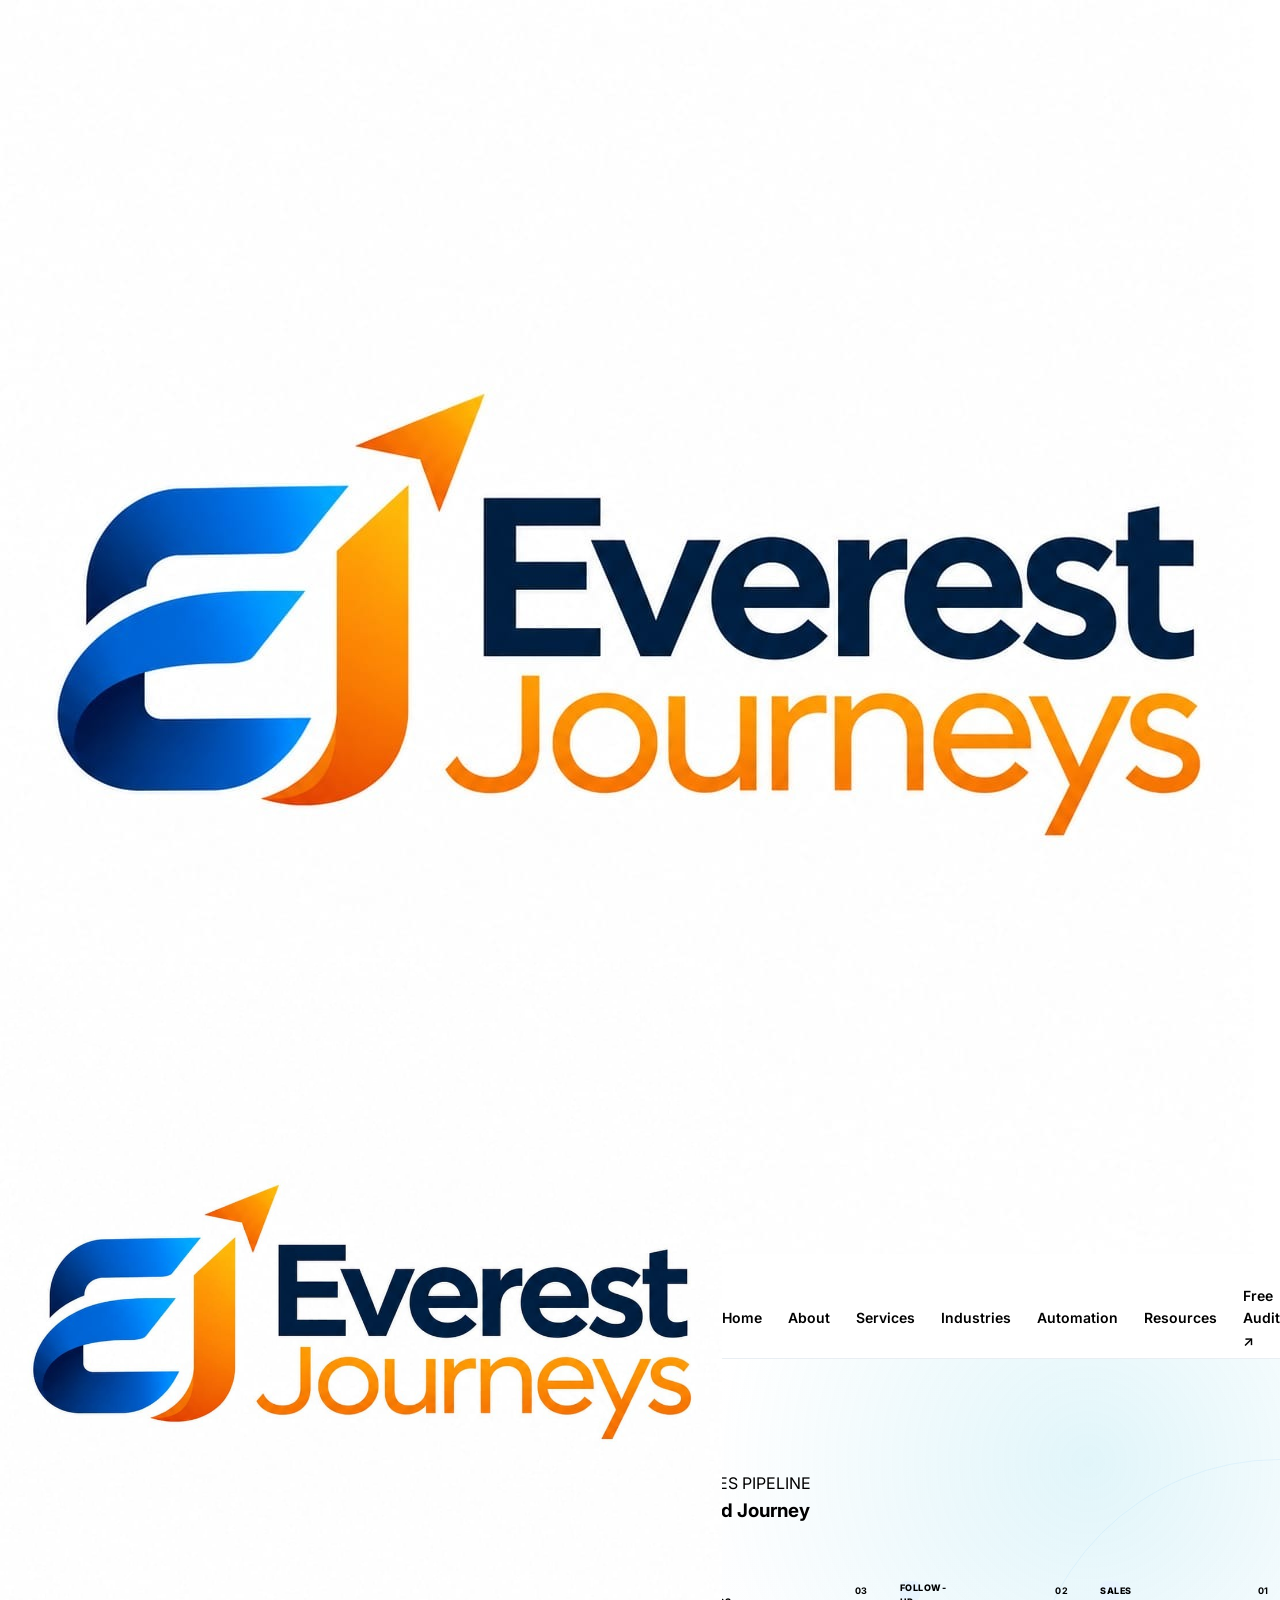
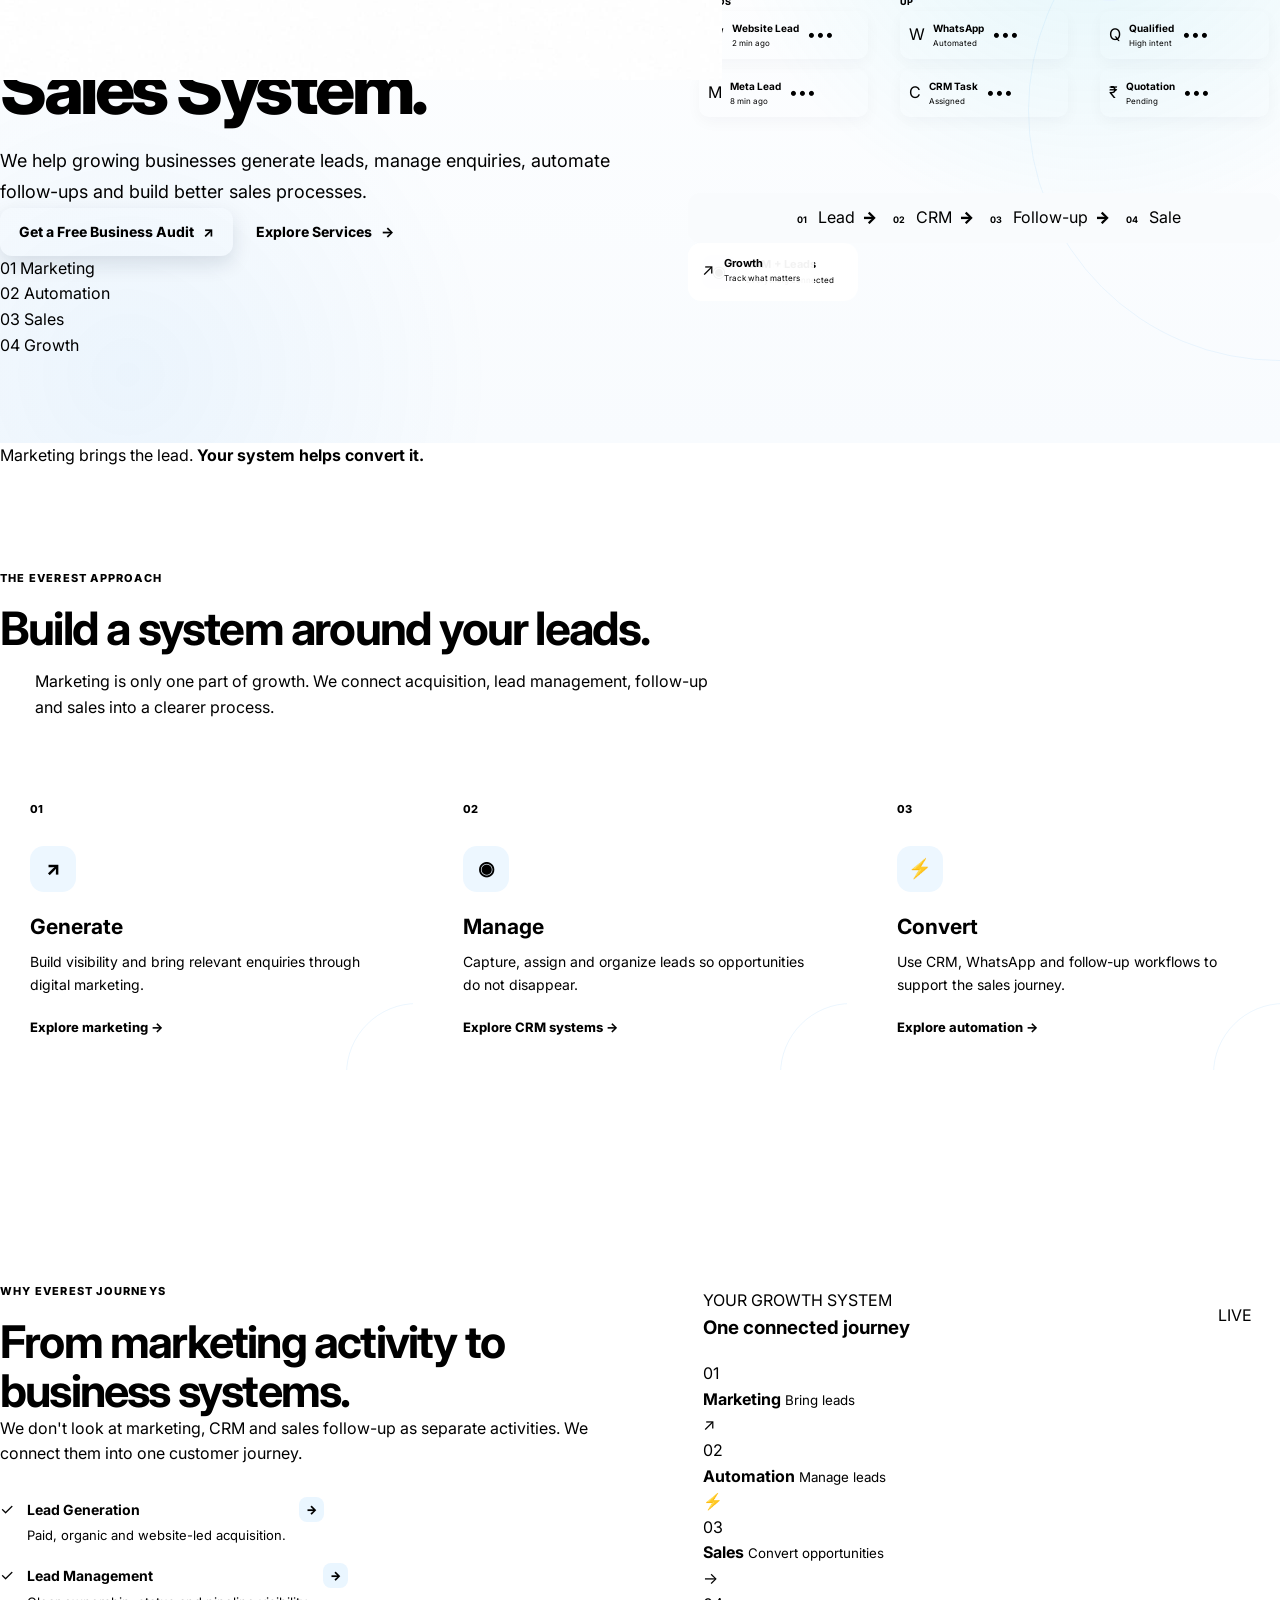
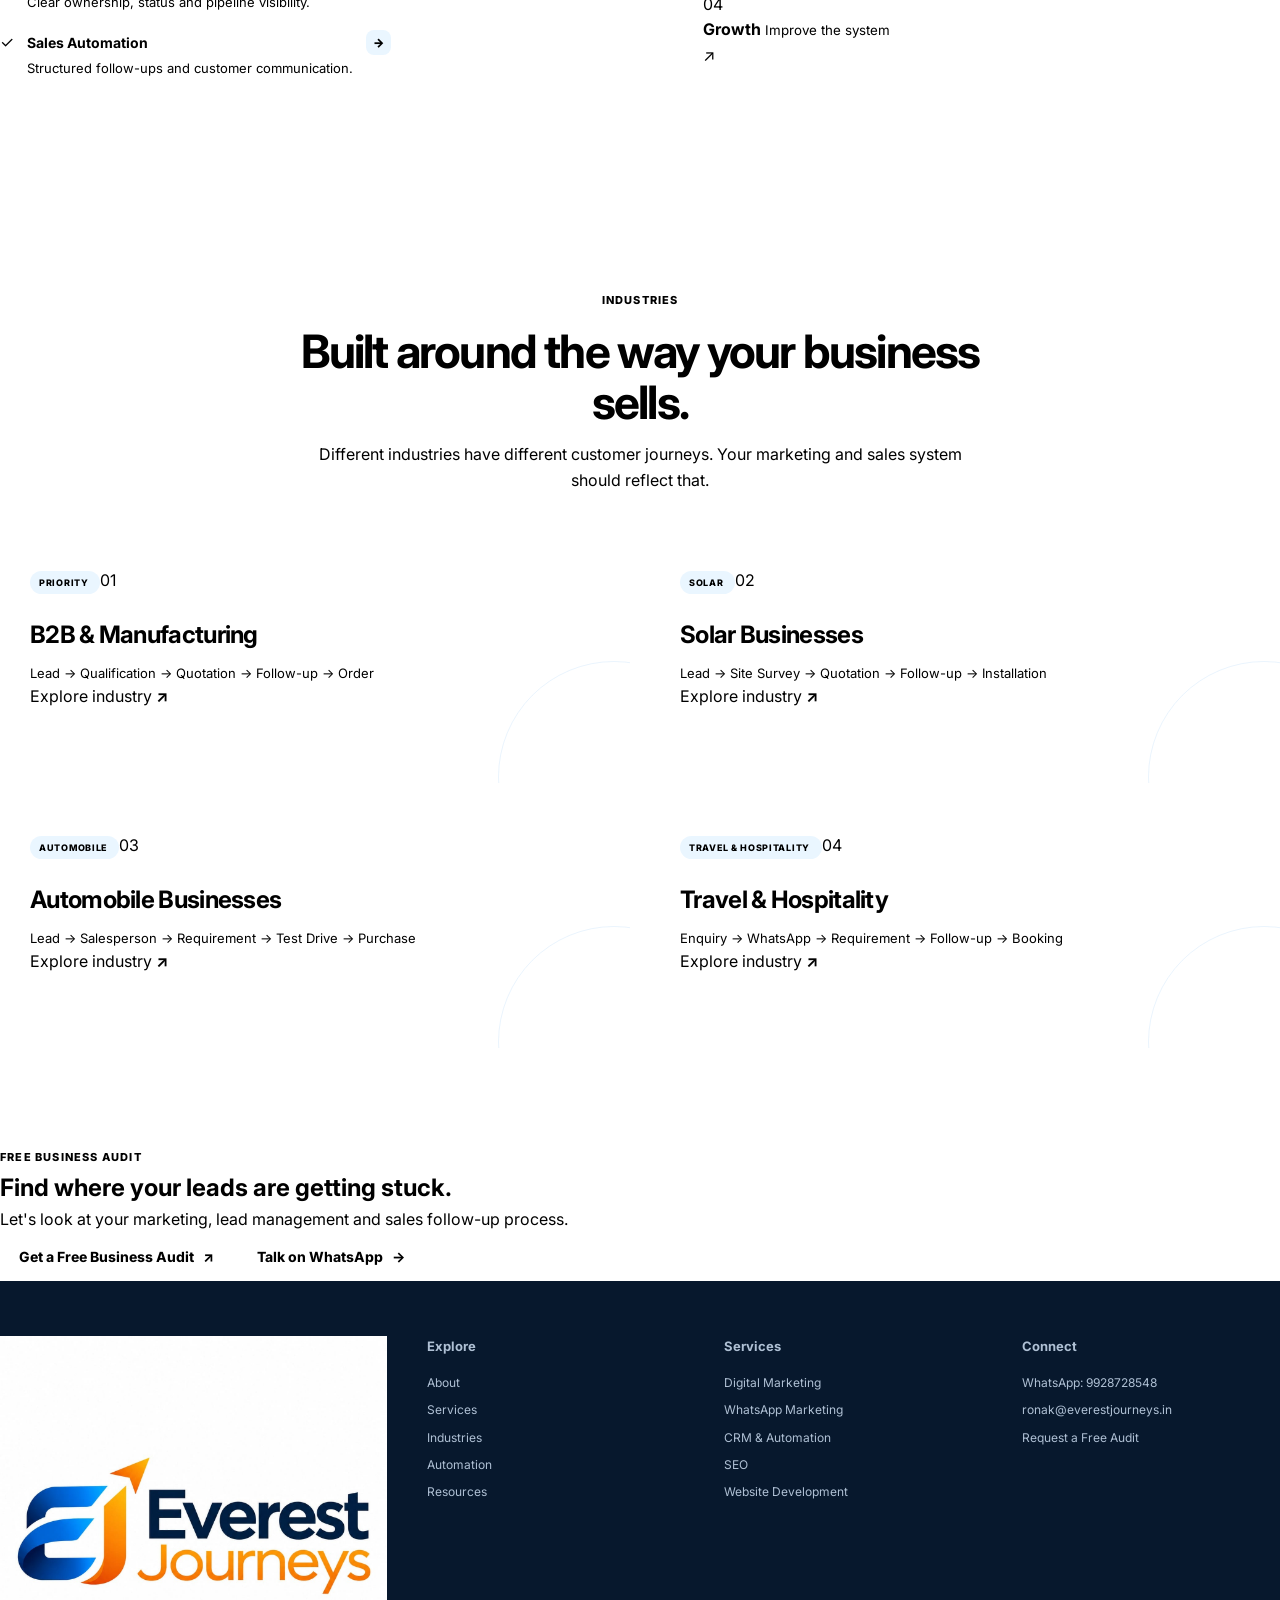
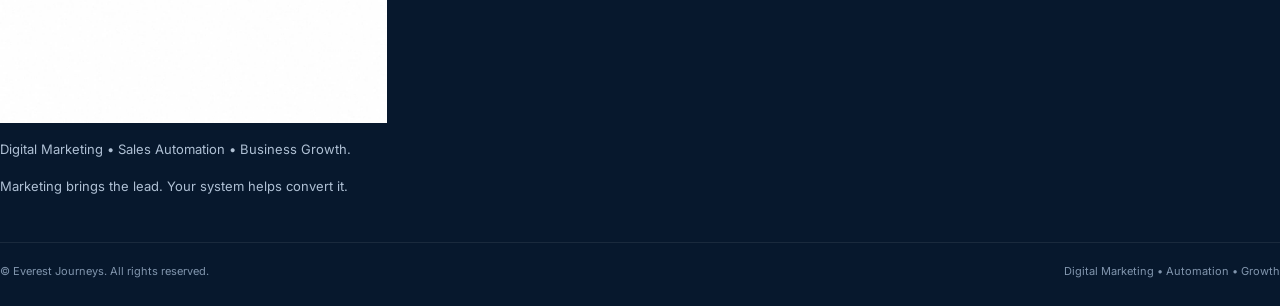
==== commit 7058c7f6: "Update index.html" ====
--- a/index.html
+++ b/index.html
@@ -1,111 +1,210 @@
 <!DOCTYPE html>
 <html lang="en">
+
 <head>
+
     <meta charset="UTF-8">
 
-    <meta name="viewport" content="width=device-width, initial-scale=1.0">
-
-    <title>Everest Journeys | Digital Marketing & Sales Automation</title>
+    <meta name="viewport"
+          content="width=device-width, initial-scale=1.0">
+
+    <meta name="theme-color"
+          content="#0B1F3A">
 
     <meta name="description"
-          content="Everest Journeys helps growing businesses generate leads, manage enquiries, automate follow-ups and build better sales processes.">
-
-    <meta name="keywords"
-          content="Digital Marketing Agency India, B2B Digital Marketing, Sales Automation, Lead Generation, CRM Automation, WhatsApp Automation">
-
-    <meta name="author" content="Everest Journeys">
-
-    <!-- Open Graph -->
-    <meta property="og:title"
-          content="Everest Journeys | Digital Marketing & Sales Automation">
-
-    <meta property="og:description"
-          content="Turn your leads into a sales system with digital marketing, CRM and sales automation.">
-
-    <meta property="og:type" content="website">
-
-    <meta property="og:url"
-          content="https://everestjourneys.in/">
-
-    <!-- Theme -->
-    <meta name="theme-color" content="#0B1F3A">
-
-    <!-- Favicon -->
-    <link rel="icon" href="assets/favicon.png">
-
-    <!-- Google Font -->
-    <link rel="preconnect" href="https://fonts.googleapis.com">
-    <link rel="preconnect" href="https://fonts.gstatic.com" crossorigin>
+          content="Everest Journeys is a Digital Marketing, Sales Automation and Business Growth agency helping businesses generate leads, manage enquiries and improve sales processes.">
+
+    <meta name="robots"
+          content="index, follow">
+
+    <title>
+        Everest Journeys | Digital Marketing • Sales Automation • Growth
+    </title>
+
+
+    <!-- =====================================================
+         GOOGLE FONT
+    ====================================================== -->
+
+    <link rel="preconnect"
+          href="https://fonts.googleapis.com">
+
+    <link rel="preconnect"
+          href="https://fonts.gstatic.com"
+          crossorigin>
 
     <link href="https://fonts.googleapis.com/css2?family=Inter:wght@400;500;600;700;800&display=swap"
           rel="stylesheet">
 
-    <!-- Main CSS -->
-    <link rel="stylesheet" href="style.css">
+
+    <!-- =====================================================
+         CSS
+    ====================================================== -->
+
+    <link rel="stylesheet"
+          href="style.css">
+
+
+    <!-- =====================================================
+         FAVICON
+    ====================================================== -->
+
+    <link rel="icon"
+          type="image/png"
+          href="logo.png.png">
+
 </head>
 
 
 <body>
 
 
-<!-- =====================================================
+<!-- =========================================================
+     PAGE LOADER
+========================================================= -->
+
+<div class="page-loader"
+     id="pageLoader">
+
+    <div class="loader-content">
+
+        <img src="logo.png.png"
+             alt="Everest Journeys"
+             class="loader-logo">
+
+        <div class="loader-progress">
+
+            <span></span>
+
+        </div>
+
+        <p>
+            Building your growth system...
+        </p>
+
+    </div>
+
+</div>
+
+
+
+<!-- =========================================================
+     CUSTOM CURSOR
+========================================================= -->
+
+<div class="cursor-dot"
+     id="cursorDot">
+</div>
+
+<div class="cursor-ring"
+     id="cursorRing">
+</div>
+
+
+
+<!-- =========================================================
      NAVIGATION
-===================================================== -->
-
-<header class="navbar">
+========================================================= -->
+
+<header class="navbar"
+        id="navbar">
 
     <div class="container nav-container">
 
-        <!-- Logo -->
-
-        <a href="index.html" class="logo">
-
-            <span class="logo-everest">Everest</span>
-            <span class="logo-journeys">Journeys</span>
+
+        <!-- LOGO -->
+
+        <a href="index.html"
+           class="brand-logo">
+
+            <img src="logo.png.png"
+                 alt="Everest Journeys"
+                 class="logo-image">
 
         </a>
 
 
-        <!-- Navigation -->
-
-        <nav class="nav-menu">
-
-            <a href="index.html" class="active">
+
+        <!-- DESKTOP NAVIGATION -->
+
+        <nav class="nav-menu"
+             id="navMenu">
+
+            <a href="index.html"
+               class="nav-link active">
+
                 Home
-            </a>
-
-            <a href="about.html">
+
+            </a>
+
+
+            <a href="about.html"
+               class="nav-link">
+
                 About
-            </a>
-
-            <a href="services.html">
+
+            </a>
+
+
+            <a href="services.html"
+               class="nav-link">
+
                 Services
-            </a>
-
-            <a href="industries.html">
+
+            </a>
+
+
+            <a href="industries.html"
+               class="nav-link">
+
                 Industries
-            </a>
-
-            <a href="automation.html">
+
+            </a>
+
+
+            <a href="automation.html"
+               class="nav-link">
+
                 Automation
-            </a>
-
-            <a href="resources.html">
+
+            </a>
+
+
+            <a href="resources.html"
+               class="nav-link">
+
                 Resources
-            </a>
-
-            <a href="contact.html" class="nav-button">
-                Free Audit
+
+            </a>
+
+
+            <a href="contact.html"
+               class="nav-cta">
+
+                <span>
+                    Free Audit
+                </span>
+
+                <span class="nav-cta-icon">
+                    ↗
+                </span>
+
             </a>
 
         </nav>
 
 
-        <!-- Mobile Menu -->
-
-        <button class="mobile-menu" id="mobileMenu">
-
-            ☰
+
+        <!-- MOBILE MENU -->
+
+        <button class="mobile-menu"
+                id="mobileMenu"
+                aria-label="Open navigation"
+                aria-expanded="false">
+
+            <span></span>
+            <span></span>
+            <span></span>
 
         </button>
 
@@ -115,38 +214,74 @@
 
 
 
-<!-- =====================================================
+<!-- =========================================================
+     MAIN
+========================================================= -->
+
+<main>
+
+
+<!-- =========================================================
      HERO SECTION
-===================================================== -->
-
-<main>
-
-<section class="hero">
+========================================================= -->
+
+<section class="hero"
+         id="hero">
+
+
+    <!-- BACKGROUND -->
+
+    <div class="hero-background">
+
+        <div class="grid-background"></div>
+
+        <div class="gradient-orb orb-blue"></div>
+
+        <div class="gradient-orb orb-cyan"></div>
+
+        <div class="gradient-orb orb-orange"></div>
+
+    </div>
+
+
 
     <div class="container hero-container">
 
 
-        <!-- LEFT CONTENT -->
-
-        <div class="hero-content">
+        <!-- =================================================
+             HERO LEFT
+        ================================================== -->
+
+        <div class="hero-content reveal">
+
+
+            <!-- EYEBROW -->
 
             <div class="eyebrow">
 
-                <span class="eyebrow-dot"></span>
+                <span class="eyebrow-pulse"></span>
 
                 DIGITAL GROWTH SYSTEM
 
             </div>
 
 
+
+            <!-- MAIN HEADING -->
+
             <h1>
 
                 Turn Your Leads Into a
 
-                <span>Sales System.</span>
+                <span class="gradient-text">
+                    Sales System.
+                </span>
 
             </h1>
 
+
+
+            <!-- DESCRIPTION -->
 
             <p class="hero-description">
 
@@ -157,18 +292,25 @@
             </p>
 
 
-            <!-- CTA -->
-
-            <div class="hero-buttons">
+
+            <!-- BUTTONS -->
+
+            <div class="hero-actions">
+
 
                 <a href="contact.html"
-                   class="btn btn-primary">
-
-                    Get a Free Business Audit
-
-                    <span>→</span>
+                   class="btn btn-primary magnetic">
+
+                    <span>
+                        Get a Free Business Audit
+                    </span>
+
+                    <span class="btn-icon">
+                        ↗
+                    </span>
 
                 </a>
+
 
 
                 <a href="services.html"
@@ -176,44 +318,452 @@
 
                     Explore Services
 
+                    <span>
+                        →
+                    </span>
+
                 </a>
 
             </div>
 
 
-            <!-- Small Tags -->
-
-            <div class="hero-tags">
-
-                <span>Marketing</span>
-
-                <span>Automation</span>
-
-                <span>Sales</span>
-
-                <span>Growth</span>
+
+            <!-- JOURNEY -->
+
+            <div class="hero-journey">
+
+                <div class="journey-item active">
+
+                    <span>
+                        01
+                    </span>
+
+                    Marketing
+
+                </div>
+
+
+                <div class="journey-line">
+                </div>
+
+
+                <div class="journey-item">
+
+                    <span>
+                        02
+                    </span>
+
+                    Automation
+
+                </div>
+
+
+                <div class="journey-line">
+                </div>
+
+
+                <div class="journey-item">
+
+                    <span>
+                        03
+                    </span>
+
+                    Sales
+
+                </div>
+
+
+                <div class="journey-line">
+                </div>
+
+
+                <div class="journey-item">
+
+                    <span>
+                        04
+                    </span>
+
+                    Growth
+
+                </div>
 
             </div>
 
+
         </div>
 
 
 
         <!-- =================================================
-             HERO DIGITAL SYSTEM VISUAL
+             HERO RIGHT — DIGITAL SALES SYSTEM
         ================================================== -->
 
-        <div class="hero-visual">
-
-
-            <!-- Floating Card -->
-
-            <div class="floating-card automation-card">
-
-                <div class="floating-icon">
-
+        <div class="hero-visual"
+             id="heroVisual">
+
+
+            <!-- DECORATIVE ORBITS -->
+
+            <div class="orbit orbit-1"></div>
+
+            <div class="orbit orbit-2"></div>
+
+            <div class="orbit orbit-3"></div>
+
+
+
+            <!-- DIGITAL CONNECTIONS -->
+
+            <div class="connection connection-1"></div>
+
+            <div class="connection connection-2"></div>
+
+            <div class="connection connection-3"></div>
+
+
+
+            <!-- =================================================
+                 MAIN DASHBOARD
+            ================================================== -->
+
+            <div class="dashboard"
+                 id="dashboard">
+
+
+                <!-- DASHBOARD TOP -->
+
+                <div class="dashboard-top">
+
+                    <div>
+
+                        <span class="dashboard-mini-label">
+
+                            SALES PIPELINE
+
+                        </span>
+
+                        <h3>
+
+                            Lead Journey
+
+                        </h3>
+
+                    </div>
+
+
+                    <div class="dashboard-live">
+
+                        <span></span>
+
+                        LIVE
+
+                    </div>
+
+                </div>
+
+
+
+                <!-- PIPELINE -->
+
+                <div class="pipeline">
+
+
+                    <!-- NEW LEADS -->
+
+                    <div class="pipeline-column">
+
+                        <div class="pipeline-title">
+
+                            <span>
+                                NEW LEADS
+                            </span>
+
+                            <b>
+                                03
+                            </b>
+
+                        </div>
+
+
+                        <!-- CARD -->
+
+                        <div class="lead-card interactive-card">
+
+                            <div class="lead-icon blue">
+                                W
+                            </div>
+
+                            <div class="lead-info">
+
+                                <strong>
+                                    Website Lead
+                                </strong>
+
+                                <small>
+                                    2 min ago
+                                </small>
+
+                            </div>
+
+                            <span class="card-dots">
+                                •••
+                            </span>
+
+                        </div>
+
+
+                        <!-- CARD -->
+
+                        <div class="lead-card interactive-card">
+
+                            <div class="lead-icon blue">
+                                M
+                            </div>
+
+                            <div class="lead-info">
+
+                                <strong>
+                                    Meta Lead
+                                </strong>
+
+                                <small>
+                                    8 min ago
+                                </small>
+
+                            </div>
+
+                            <span class="card-dots">
+                                •••
+                            </span>
+
+                        </div>
+
+                    </div>
+
+
+
+                    <!-- FOLLOW UP -->
+
+                    <div class="pipeline-column">
+
+                        <div class="pipeline-title">
+
+                            <span>
+                                FOLLOW-UP
+                            </span>
+
+                            <b>
+                                02
+                            </b>
+
+                        </div>
+
+
+                        <div class="lead-card interactive-card">
+
+                            <div class="lead-icon cyan">
+                                W
+                            </div>
+
+                            <div class="lead-info">
+
+                                <strong>
+                                    WhatsApp
+                                </strong>
+
+                                <small>
+                                    Automated
+                                </small>
+
+                            </div>
+
+                            <span class="card-dots">
+                                •••
+                            </span>
+
+                        </div>
+
+
+                        <div class="lead-card interactive-card">
+
+                            <div class="lead-icon cyan">
+                                C
+                            </div>
+
+                            <div class="lead-info">
+
+                                <strong>
+                                    CRM Task
+                                </strong>
+
+                                <small>
+                                    Assigned
+                                </small>
+
+                            </div>
+
+                            <span class="card-dots">
+                                •••
+                            </span>
+
+                        </div>
+
+                    </div>
+
+
+
+                    <!-- SALES -->
+
+                    <div class="pipeline-column">
+
+                        <div class="pipeline-title">
+
+                            <span>
+                                SALES
+                            </span>
+
+                            <b>
+                                01
+                            </b>
+
+                        </div>
+
+
+                        <div class="lead-card interactive-card">
+
+                            <div class="lead-icon navy">
+                                Q
+                            </div>
+
+                            <div class="lead-info">
+
+                                <strong>
+                                    Qualified
+                                </strong>
+
+                                <small>
+                                    High intent
+                                </small>
+
+                            </div>
+
+                            <span class="card-dots">
+                                •••
+                            </span>
+
+                        </div>
+
+
+                        <div class="lead-card interactive-card">
+
+                            <div class="lead-icon orange">
+                                ₹
+                            </div>
+
+                            <div class="lead-info">
+
+                                <strong>
+                                    Quotation
+                                </strong>
+
+                                <small>
+                                    Pending
+                                </small>
+
+                            </div>
+
+                            <span class="card-dots">
+                                •••
+                            </span>
+
+                        </div>
+
+                    </div>
+
+                </div>
+
+
+
+                <!-- =================================================
+                     SYSTEM FLOW
+                ================================================== -->
+
+                <div class="dashboard-flow">
+
+
+                    <div class="flow-node">
+
+                        <span>
+                            01
+                        </span>
+
+                        Lead
+
+                    </div>
+
+
+                    <div class="flow-arrow">
+                        →
+                    </div>
+
+
+                    <div class="flow-node">
+
+                        <span>
+                            02
+                        </span>
+
+                        CRM
+
+                    </div>
+
+
+                    <div class="flow-arrow">
+                        →
+                    </div>
+
+
+                    <div class="flow-node">
+
+                        <span>
+                            03
+                        </span>
+
+                        Follow-up
+
+                    </div>
+
+
+                    <div class="flow-arrow">
+                        →
+                    </div>
+
+
+                    <div class="flow-node success">
+
+                        <span>
+                            04
+                        </span>
+
+                        Sale
+
+                    </div>
+
+                </div>
+
+
+            </div>
+
+
+
+            <!-- =================================================
+                 FLOATING AUTOMATION CARD
+            ================================================== -->
+
+            <div class="floating-card automation-floating">
+
+                <div class="floating-icon orange">
                     ⚡
-
                 </div>
 
                 <div>
@@ -228,265 +778,20 @@
 
                 </div>
 
+                <span class="floating-status"></span>
+
             </div>
 
 
 
-            <!-- Main Dashboard -->
-
-            <div class="dashboard-card">
-
-
-                <!-- Dashboard Header -->
-
-                <div class="dashboard-header">
-
-                    <div>
-
-                        <span class="dashboard-label">
-                            SALES PIPELINE
-                        </span>
-
-                        <h3>
-                            Lead Journey
-                        </h3>
-
-                    </div>
-
-
-                    <div class="dashboard-dots">
-
-                        <span></span>
-                        <span></span>
-                        <span></span>
-
-                    </div>
-
-                </div>
-
-
-
-                <!-- Pipeline -->
-
-                <div class="pipeline">
-
-
-                    <!-- Column 1 -->
-
-                    <div class="pipeline-column">
-
-                        <div class="pipeline-title">
-
-                            NEW LEADS
-
-                            <span>03</span>
-
-                        </div>
-
-
-                        <div class="lead-card">
-
-                            <div class="lead-avatar">
-                                W
-                            </div>
-
-                            <div>
-
-                                <strong>
-                                    Website Lead
-                                </strong>
-
-                                <small>
-                                    2 min ago
-                                </small>
-
-                            </div>
-
-                        </div>
-
-
-                        <div class="lead-card">
-
-                            <div class="lead-avatar">
-                                M
-                            </div>
-
-                            <div>
-
-                                <strong>
-                                    Meta Lead
-                                </strong>
-
-                                <small>
-                                    8 min ago
-                                </small>
-
-                            </div>
-
-                        </div>
-
-
-                    </div>
-
-
-
-                    <!-- Column 2 -->
-
-                    <div class="pipeline-column">
-
-                        <div class="pipeline-title">
-
-                            FOLLOW-UP
-
-                            <span>02</span>
-
-                        </div>
-
-
-                        <div class="lead-card">
-
-                            <div class="lead-avatar">
-                                W
-                            </div>
-
-                            <div>
-
-                                <strong>
-                                    WhatsApp
-                                </strong>
-
-                                <small>
-                                    Automated
-                                </small>
-
-                            </div>
-
-                        </div>
-
-
-                        <div class="lead-card">
-
-                            <div class="lead-avatar">
-                                C
-                            </div>
-
-                            <div>
-
-                                <strong>
-                                    CRM Task
-                                </strong>
-
-                                <small>
-                                    Assigned
-                                </small>
-
-                            </div>
-
-                        </div>
-
-                    </div>
-
-
-
-                    <!-- Column 3 -->
-
-                    <div class="pipeline-column">
-
-                        <div class="pipeline-title">
-
-                            SALES
-
-                            <span>01</span>
-
-                        </div>
-
-
-                        <div class="lead-card">
-
-                            <div class="lead-avatar">
-                                Q
-                            </div>
-
-                            <div>
-
-                                <strong>
-                                    Qualified
-                                </strong>
-
-                                <small>
-                                    High intent
-                                </small>
-
-                            </div>
-
-                        </div>
-
-
-                        <div class="lead-card">
-
-                            <div class="lead-avatar">
-                                ₹
-                            </div>
-
-                            <div>
-
-                                <strong>
-                                    Quotation
-                                </strong>
-
-                                <small>
-                                    Pending
-                                </small>
-
-                            </div>
-
-                        </div>
-
-                    </div>
-
-                </div>
-
-
-                <!-- Bottom Flow -->
-
-                <div class="dashboard-flow">
-
-                    <span>
-                        Lead
-                    </span>
-
-                    <i>→</i>
-
-                    <span>
-                        CRM
-                    </span>
-
-                    <i>→</i>
-
-                    <span>
-                        Follow-up
-                    </span>
-
-                    <i>→</i>
-
-                    <span class="flow-active">
-                        Sale
-                    </span>
-
-                </div>
-
-            </div>
-
-
-
-            <!-- Floating CRM Card -->
-
-            <div class="floating-card crm-card">
+            <!-- =================================================
+                 FLOATING CRM CARD
+            ================================================== -->
+
+            <div class="floating-card crm-floating">
 
                 <div class="floating-icon blue">
-
                     ◉
-
                 </div>
 
                 <div>
@@ -505,14 +810,14 @@
 
 
 
-            <!-- Floating Growth Card -->
-
-            <div class="floating-card growth-card">
-
-                <div class="growth-arrow">
-
+            <!-- =================================================
+                 FLOATING GROWTH CARD
+            ================================================== -->
+
+            <div class="floating-card growth-floating">
+
+                <div class="growth-icon">
                     ↗
-
                 </div>
 
                 <div>
@@ -529,6 +834,19 @@
 
             </div>
 
+
+
+            <!-- DIGITAL NODES -->
+
+            <span class="digital-node node-1"></span>
+
+            <span class="digital-node node-2"></span>
+
+            <span class="digital-node node-3"></span>
+
+            <span class="digital-node node-4"></span>
+
+
         </div>
 
     </div>
@@ -537,15 +855,15 @@
 
 
 
-<!-- =====================================================
-     BRAND MESSAGE
-===================================================== -->
-
-<section class="brand-message">
-
-    <div class="container">
-
-        <div class="message-line"></div>
+<!-- =========================================================
+     BRAND STRIP
+========================================================= -->
+
+<section class="brand-strip">
+
+    <div class="container brand-strip-content">
+
+        <div class="strip-line"></div>
 
         <p>
 
@@ -557,7 +875,7 @@
 
         </p>
 
-        <div class="message-line"></div>
+        <div class="strip-line"></div>
 
     </div>
 
@@ -565,130 +883,166 @@
 
 
 
-<!-- =====================================================
-     WHAT WE DO
-===================================================== -->
-
-<section class="section">
+<!-- =========================================================
+     CORE SYSTEM SECTION
+========================================================= -->
+
+<section class="section"
+         id="approach">
 
     <div class="container">
 
 
-        <div class="section-heading center">
+        <div class="section-heading reveal">
 
             <span class="section-label">
-                OUR APPROACH
+                THE EVEREST APPROACH
             </span>
 
             <h2>
-                Build a system around your leads.
+                Build a system around
+                <span>your leads.</span>
             </h2>
 
             <p>
-
                 Marketing is only one part of growth.
                 We connect acquisition, lead management,
                 follow-up and sales into a clearer process.
-
             </p>
 
         </div>
 
 
 
-        <!-- Three Cards -->
+        <!-- FEATURE CARDS -->
 
         <div class="feature-grid">
 
 
-            <!-- Generate -->
-
-            <article class="feature-card">
-
-                <div class="feature-number">
-                    01
-                </div>
-
-                <div class="feature-icon">
-                    ↗
-                </div>
-
-                <h3>
-                    Generate
-                </h3>
-
-                <p>
-
-                    Build visibility and bring relevant
-                    enquiries through digital marketing.
-
-                </p>
-
-                <a href="services.html">
-                    Explore marketing →
-                </a>
+            <!-- GENERATE -->
+
+            <article class="feature-card reveal interactive-card">
+
+                <div class="feature-top">
+
+                    <span class="feature-number">
+                        01
+                    </span>
+
+                    <span class="feature-icon">
+                        ↗
+                    </span>
+
+                </div>
+
+
+                <div class="feature-content">
+
+                    <h3>
+                        Generate
+                    </h3>
+
+                    <p>
+                        Build visibility and bring relevant
+                        enquiries through digital marketing.
+                    </p>
+
+                    <a href="services.html">
+                        Explore marketing
+                        <span>→</span>
+                    </a>
+
+                </div>
+
+
+                <div class="feature-background">
+                </div>
 
             </article>
 
 
 
-            <!-- Manage -->
-
-            <article class="feature-card">
-
-                <div class="feature-number">
-                    02
-                </div>
-
-                <div class="feature-icon">
-                    ◉
-                </div>
-
-                <h3>
-                    Manage
-                </h3>
-
-                <p>
-
-                    Capture, assign and organize leads
-                    so opportunities do not disappear.
-
-                </p>
-
-                <a href="automation.html">
-                    Explore CRM systems →
-                </a>
+            <!-- MANAGE -->
+
+            <article class="feature-card reveal interactive-card">
+
+                <div class="feature-top">
+
+                    <span class="feature-number">
+                        02
+                    </span>
+
+                    <span class="feature-icon cyan-icon">
+                        ◉
+                    </span>
+
+                </div>
+
+
+                <div class="feature-content">
+
+                    <h3>
+                        Manage
+                    </h3>
+
+                    <p>
+                        Capture, assign and organize leads
+                        so opportunities do not disappear.
+                    </p>
+
+                    <a href="automation.html">
+                        Explore CRM systems
+                        <span>→</span>
+                    </a>
+
+                </div>
+
+
+                <div class="feature-background">
+                </div>
 
             </article>
 
 
 
-            <!-- Convert -->
-
-            <article class="feature-card">
-
-                <div class="feature-number">
-                    03
-                </div>
-
-                <div class="feature-icon">
-                    ⚡
-                </div>
-
-                <h3>
-                    Convert
-                </h3>
-
-                <p>
-
-                    Use CRM, WhatsApp and follow-up
-                    workflows to support the sales journey.
-
-                </p>
-
-                <a href="automation.html">
-                    Explore automation →
-                </a>
+            <!-- CONVERT -->
+
+            <article class="feature-card reveal interactive-card">
+
+                <div class="feature-top">
+
+                    <span class="feature-number">
+                        03
+                    </span>
+
+                    <span class="feature-icon orange-icon">
+                        ⚡
+                    </span>
+
+                </div>
+
+
+                <div class="feature-content">
+
+                    <h3>
+                        Convert
+                    </h3>
+
+                    <p>
+                        Use CRM, WhatsApp and follow-up
+                        workflows to support the sales journey.
+                    </p>
+
+                    <a href="automation.html">
+                        Explore automation
+                        <span>→</span>
+                    </a>
+
+                </div>
+
+
+                <div class="feature-background">
+                </div>
 
             </article>
 
@@ -701,18 +1055,18 @@
 
 
 
-<!-- =====================================================
+<!-- =========================================================
      WHY EVEREST
-===================================================== -->
-
-<section class="section section-light">
+========================================================= -->
+
+<section class="section system-section">
 
     <div class="container two-column">
 
 
-        <!-- LEFT -->
-
-        <div>
+        <!-- LEFT CONTENT -->
+
+        <div class="content-block reveal">
 
             <span class="section-label">
                 WHY EVEREST JOURNEYS
@@ -720,10 +1074,10 @@
 
             <h2>
                 From marketing activity
-                to business systems.
+                to <span>business systems.</span>
             </h2>
 
-            <p class="section-text">
+            <p class="section-description">
 
                 We don't look at marketing, CRM and
                 sales follow-up as separate activities.
@@ -732,12 +1086,17 @@
             </p>
 
 
+
+            <!-- CHECK ITEMS -->
+
             <div class="check-list">
 
 
-                <div class="check-item">
-
-                    <span>✓</span>
+                <div class="check-item interactive-row">
+
+                    <div class="check-icon">
+                        ✓
+                    </div>
 
                     <div>
 
@@ -751,12 +1110,19 @@
 
                     </div>
 
-                </div>
-
-
-                <div class="check-item">
-
-                    <span>✓</span>
+                    <span class="row-arrow">
+                        →
+                    </span>
+
+                </div>
+
+
+
+                <div class="check-item interactive-row">
+
+                    <div class="check-icon">
+                        ✓
+                    </div>
 
                     <div>
 
@@ -770,12 +1136,19 @@
 
                     </div>
 
-                </div>
-
-
-                <div class="check-item">
-
-                    <span>✓</span>
+                    <span class="row-arrow">
+                        →
+                    </span>
+
+                </div>
+
+
+
+                <div class="check-item interactive-row">
+
+                    <div class="check-icon">
+                        ✓
+                    </div>
 
                     <div>
 
@@ -789,6 +1162,10 @@
 
                     </div>
 
+                    <span class="row-arrow">
+                        →
+                    </span>
+
                 </div>
 
 
@@ -798,100 +1175,168 @@
 
 
 
-        <!-- RIGHT SYSTEM CARD -->
-
-        <div class="system-card">
+        <!-- RIGHT SYSTEM -->
+
+        <div class="system-card reveal">
+
 
             <div class="system-header">
 
-                <span>
-                    YOUR GROWTH SYSTEM
-                </span>
-
-                <span class="live-dot">
-                    ● LIVE
-                </span>
+                <div>
+
+                    <span>
+                        YOUR GROWTH SYSTEM
+                    </span>
+
+                    <h3>
+                        One connected journey
+                    </h3>
+
+                </div>
+
+
+                <div class="system-live">
+
+                    <span></span>
+
+                    LIVE
+
+                </div>
 
             </div>
 
 
-            <div class="system-flow">
-
-
-                <div class="system-node">
-
-                    <span>01</span>
-
-                    <strong>
-                        Marketing
-                    </strong>
-
-                    <small>
-                        Bring leads
-                    </small>
-
-                </div>
-
-
-                <div class="flow-arrow">
-                    ↓
-                </div>
-
-
-                <div class="system-node">
-
-                    <span>02</span>
-
-                    <strong>
-                        Automation
-                    </strong>
-
-                    <small>
-                        Manage leads
-                    </small>
-
-                </div>
-
-
-                <div class="flow-arrow">
-                    ↓
-                </div>
-
-
-                <div class="system-node active">
-
-                    <span>03</span>
-
-                    <strong>
-                        Sales
-                    </strong>
-
-                    <small>
-                        Convert opportunities
-                    </small>
-
-                </div>
-
-
-                <div class="flow-arrow">
-                    ↓
-                </div>
-
-
-                <div class="system-node growth">
-
-                    <span>04</span>
-
-                    <strong>
-                        Growth
-                    </strong>
-
-                    <small>
-                        Improve the system
-                    </small>
-
-                </div>
-
+
+            <!-- FLOW -->
+
+            <div class="vertical-flow">
+
+
+                <div class="system-step hover-step">
+
+                    <div class="step-number">
+                        01
+                    </div>
+
+                    <div class="step-content">
+
+                        <strong>
+                            Marketing
+                        </strong>
+
+                        <small>
+                            Bring leads
+                        </small>
+
+                    </div>
+
+                    <div class="step-icon">
+                        ↗
+                    </div>
+
+                </div>
+
+
+
+                <div class="vertical-line">
+
+                    <span></span>
+
+                </div>
+
+
+
+                <div class="system-step hover-step">
+
+                    <div class="step-number">
+                        02
+                    </div>
+
+                    <div class="step-content">
+
+                        <strong>
+                            Automation
+                        </strong>
+
+                        <small>
+                            Manage leads
+                        </small>
+
+                    </div>
+
+                    <div class="step-icon cyan">
+                        ⚡
+                    </div>
+
+                </div>
+
+
+
+                <div class="vertical-line">
+
+                    <span></span>
+
+                </div>
+
+
+
+                <div class="system-step hover-step active">
+
+                    <div class="step-number">
+                        03
+                    </div>
+
+                    <div class="step-content">
+
+                        <strong>
+                            Sales
+                        </strong>
+
+                        <small>
+                            Convert opportunities
+                        </small>
+
+                    </div>
+
+                    <div class="step-icon">
+                        →
+                    </div>
+
+                </div>
+
+
+
+                <div class="vertical-line">
+
+                    <span></span>
+
+                </div>
+
+
+
+                <div class="system-step hover-step growth">
+
+                    <div class="step-number">
+                        04
+                    </div>
+
+                    <div class="step-content">
+
+                        <strong>
+                            Growth
+                        </strong>
+
+                        <small>
+                            Improve the system
+                        </small>
+
+                    </div>
+
+                    <div class="step-icon orange">
+                        ↗
+                    </div>
+
+                </div>
 
             </div>
 
@@ -903,16 +1348,16 @@
 
 
 
-<!-- =====================================================
+<!-- =========================================================
      INDUSTRIES
-===================================================== -->
-
-<section class="section">
+========================================================= -->
+
+<section class="section industries-section">
 
     <div class="container">
 
 
-        <div class="section-heading center">
+        <div class="section-heading center reveal">
 
             <span class="section-label">
                 INDUSTRIES
@@ -920,15 +1365,13 @@
 
             <h2>
                 Built around the way
-                your business sells.
+                <span>your business sells.</span>
             </h2>
 
             <p>
-
-                Different industries have different
-                customer journeys. Your marketing and
-                sales system should reflect that.
-
+                Different industries have different customer
+                journeys. Your marketing and sales system
+                should reflect that.
             </p>
 
         </div>
@@ -938,93 +1381,177 @@
         <div class="industry-grid">
 
 
+            <!-- B2B -->
+
             <a href="industries.html#b2b"
-               class="industry-card">
-
-                <span class="industry-tag">
-                    PRIORITY
-                </span>
+               class="industry-card reveal interactive-card">
+
+                <div class="industry-top">
+
+                    <span class="industry-tag priority">
+                        PRIORITY
+                    </span>
+
+                    <span class="industry-number">
+                        01
+                    </span>
+
+                </div>
 
                 <h3>
                     B2B & Manufacturing
                 </h3>
 
                 <p>
-                    Lead → Qualification → Quotation → Follow-up → Order
+                    Lead → Qualification → Quotation
+                    → Follow-up → Order
                 </p>
 
-                <span class="industry-arrow">
-                    →
-                </span>
-
-            </a>
-
-
+                <div class="industry-bottom">
+
+                    <span>
+                        Explore industry
+                    </span>
+
+                    <b>
+                        ↗
+                    </b>
+
+                </div>
+
+                <div class="industry-grid-effect"></div>
+
+            </a>
+
+
+
+            <!-- SOLAR -->
 
             <a href="industries.html#solar"
-               class="industry-card">
-
-                <span class="industry-tag">
-                    SOLAR
-                </span>
+               class="industry-card reveal interactive-card">
+
+                <div class="industry-top">
+
+                    <span class="industry-tag">
+                        SOLAR
+                    </span>
+
+                    <span class="industry-number">
+                        02
+                    </span>
+
+                </div>
 
                 <h3>
                     Solar Businesses
                 </h3>
 
                 <p>
-                    Lead → Site Survey → Quotation → Follow-up → Installation
+                    Lead → Site Survey → Quotation
+                    → Follow-up → Installation
                 </p>
 
-                <span class="industry-arrow">
-                    →
-                </span>
-
-            </a>
-
-
+                <div class="industry-bottom">
+
+                    <span>
+                        Explore industry
+                    </span>
+
+                    <b>
+                        ↗
+                    </b>
+
+                </div>
+
+                <div class="industry-grid-effect"></div>
+
+            </a>
+
+
+
+            <!-- AUTOMOBILE -->
 
             <a href="industries.html#automobile"
-               class="industry-card">
-
-                <span class="industry-tag">
-                    AUTOMOBILE
-                </span>
+               class="industry-card reveal interactive-card">
+
+                <div class="industry-top">
+
+                    <span class="industry-tag">
+                        AUTOMOBILE
+                    </span>
+
+                    <span class="industry-number">
+                        03
+                    </span>
+
+                </div>
 
                 <h3>
                     Automobile Businesses
                 </h3>
 
                 <p>
-                    Lead → Salesperson → Requirement → Test Drive → Purchase
+                    Lead → Salesperson → Requirement
+                    → Test Drive → Purchase
                 </p>
 
-                <span class="industry-arrow">
-                    →
-                </span>
-
-            </a>
-
-
+                <div class="industry-bottom">
+
+                    <span>
+                        Explore industry
+                    </span>
+
+                    <b>
+                        ↗
+                    </b>
+
+                </div>
+
+                <div class="industry-grid-effect"></div>
+
+            </a>
+
+
+
+            <!-- TRAVEL -->
 
             <a href="industries.html#travel"
-               class="industry-card">
-
-                <span class="industry-tag">
-                    TRAVEL & HOSPITALITY
-                </span>
+               class="industry-card reveal interactive-card">
+
+                <div class="industry-top">
+
+                    <span class="industry-tag">
+                        TRAVEL & HOSPITALITY
+                    </span>
+
+                    <span class="industry-number">
+                        04
+                    </span>
+
+                </div>
 
                 <h3>
                     Travel & Hospitality
                 </h3>
 
                 <p>
-                    Enquiry → WhatsApp → Requirement → Follow-up → Booking
+                    Enquiry → WhatsApp → Requirement
+                    → Follow-up → Booking
                 </p>
 
-                <span class="industry-arrow">
-                    →
-                </span>
+                <div class="industry-bottom">
+
+                    <span>
+                        Explore industry
+                    </span>
+
+                    <b>
+                        ↗
+                    </b>
+
+                </div>
+
+                <div class="industry-grid-effect"></div>
 
             </a>
 
@@ -1037,15 +1564,29 @@
 
 
 
-<!-- =====================================================
+<!-- =========================================================
      FINAL CTA
-===================================================== -->
-
-<section class="cta-section">
-
-    <div class="container cta-container">
-
-        <div>
+========================================================= -->
+
+<section class="final-cta">
+
+
+    <div class="cta-background">
+
+        <div class="cta-grid"></div>
+
+        <div class="cta-orbit"></div>
+
+        <div class="cta-glow"></div>
+
+    </div>
+
+
+
+    <div class="container final-cta-container reveal">
+
+
+        <div class="cta-content">
 
             <span class="section-label light">
                 FREE BUSINESS AUDIT
@@ -1053,35 +1594,44 @@
 
             <h2>
                 Find where your leads
-                are getting stuck.
+                are <span>getting stuck.</span>
             </h2>
 
             <p>
-
                 Let's look at your marketing,
                 lead management and sales
                 follow-up process.
-
             </p>
 
         </div>
 
 
-        <div class="cta-buttons">
+
+        <div class="cta-actions">
 
             <a href="contact.html"
-               class="btn btn-white">
+               class="btn btn-white magnetic">
 
                 Get a Free Business Audit
 
-            </a>
+                <span>
+                    ↗
+                </span>
+
+            </a>
+
 
             <a href="https://wa.me/919928728548"
-               class="btn btn-outline-white"
-               target="_blank">
+               target="_blank"
+               rel="noopener"
+               class="btn btn-outline-white">
 
                 Talk on WhatsApp
 
+                <span>
+                    →
+                </span>
+
             </a>
 
         </div>
@@ -1090,26 +1640,29 @@
 
 </section>
 
+
 </main>
 
 
 
-<!-- =====================================================
+<!-- =========================================================
      FOOTER
-===================================================== -->
+========================================================= -->
 
 <footer class="footer">
 
     <div class="container footer-grid">
 
 
+        <!-- BRAND -->
+
         <div class="footer-brand">
 
             <a href="index.html"
-               class="logo footer-logo">
-
-                <span>Everest</span>
-                <strong>Journeys</strong>
+               class="footer-logo">
+
+                <img src="logo.png.png"
+                     alt="Everest Journeys">
 
             </a>
 
@@ -1120,7 +1673,7 @@
 
             </p>
 
-            <p class="footer-message">
+            <p class="footer-tagline">
 
                 Marketing brings the lead.
                 Your system helps convert it.
@@ -1130,6 +1683,8 @@
         </div>
 
 
+
+        <!-- EXPLORE -->
 
         <div class="footer-column">
 
@@ -1161,6 +1716,8 @@
 
 
 
+        <!-- SERVICES -->
+
         <div class="footer-column">
 
             <h4>
@@ -1191,6 +1748,8 @@
 
 
 
+        <!-- CONTACT -->
+
         <div class="footer-column">
 
             <h4>
@@ -1198,9 +1757,11 @@
             </h4>
 
             <a href="https://wa.me/919928728548"
-               target="_blank">
-
-                WhatsApp: 9928728548
+               target="_blank"
+               rel="noopener">
+
+                WhatsApp:
+                9928728548
 
             </a>
 
@@ -1218,22 +1779,31 @@
 
         </div>
 
-
     </div>
 
 
+
+    <!-- FOOTER BOTTOM -->
+
     <div class="container footer-bottom">
 
         <p>
 
-            © <span id="year"></span>
+            ©
+            <span id="year"></span>
             Everest Journeys.
             All rights reserved.
 
         </p>
 
         <p>
-            Digital Marketing • Automation • Growth
+
+            Digital Marketing
+            •
+            Automation
+            •
+            Growth
+
         </p>
 
     </div>
@@ -1242,53 +1812,13 @@
 
 
 
-<!-- =====================================================
+<!-- =========================================================
      JAVASCRIPT
-===================================================== -->
+========================================================= -->
 
 <script src="script.js"></script>
 
 
-<script>
-
-    // Current Year
-
-    document.getElementById("year").textContent =
-        new Date().getFullYear();
-
-
-    // Mobile Menu
-
-    const mobileMenu =
-        document.getElementById("mobileMenu");
-
-    const navMenu =
-        document.querySelector(".nav-menu");
-
-
-    mobileMenu.addEventListener("click", function () {
-
-        navMenu.classList.toggle("mobile-open");
-
-    });
-
-
-    // Close menu after clicking link
-
-    document.querySelectorAll(".nav-menu a")
-        .forEach(function(link) {
-
-            link.addEventListener("click", function() {
-
-                navMenu.classList.remove("mobile-open");
-
-            });
-
-        });
-
-</script>
-
-
 </body>
+
 </html>
-```
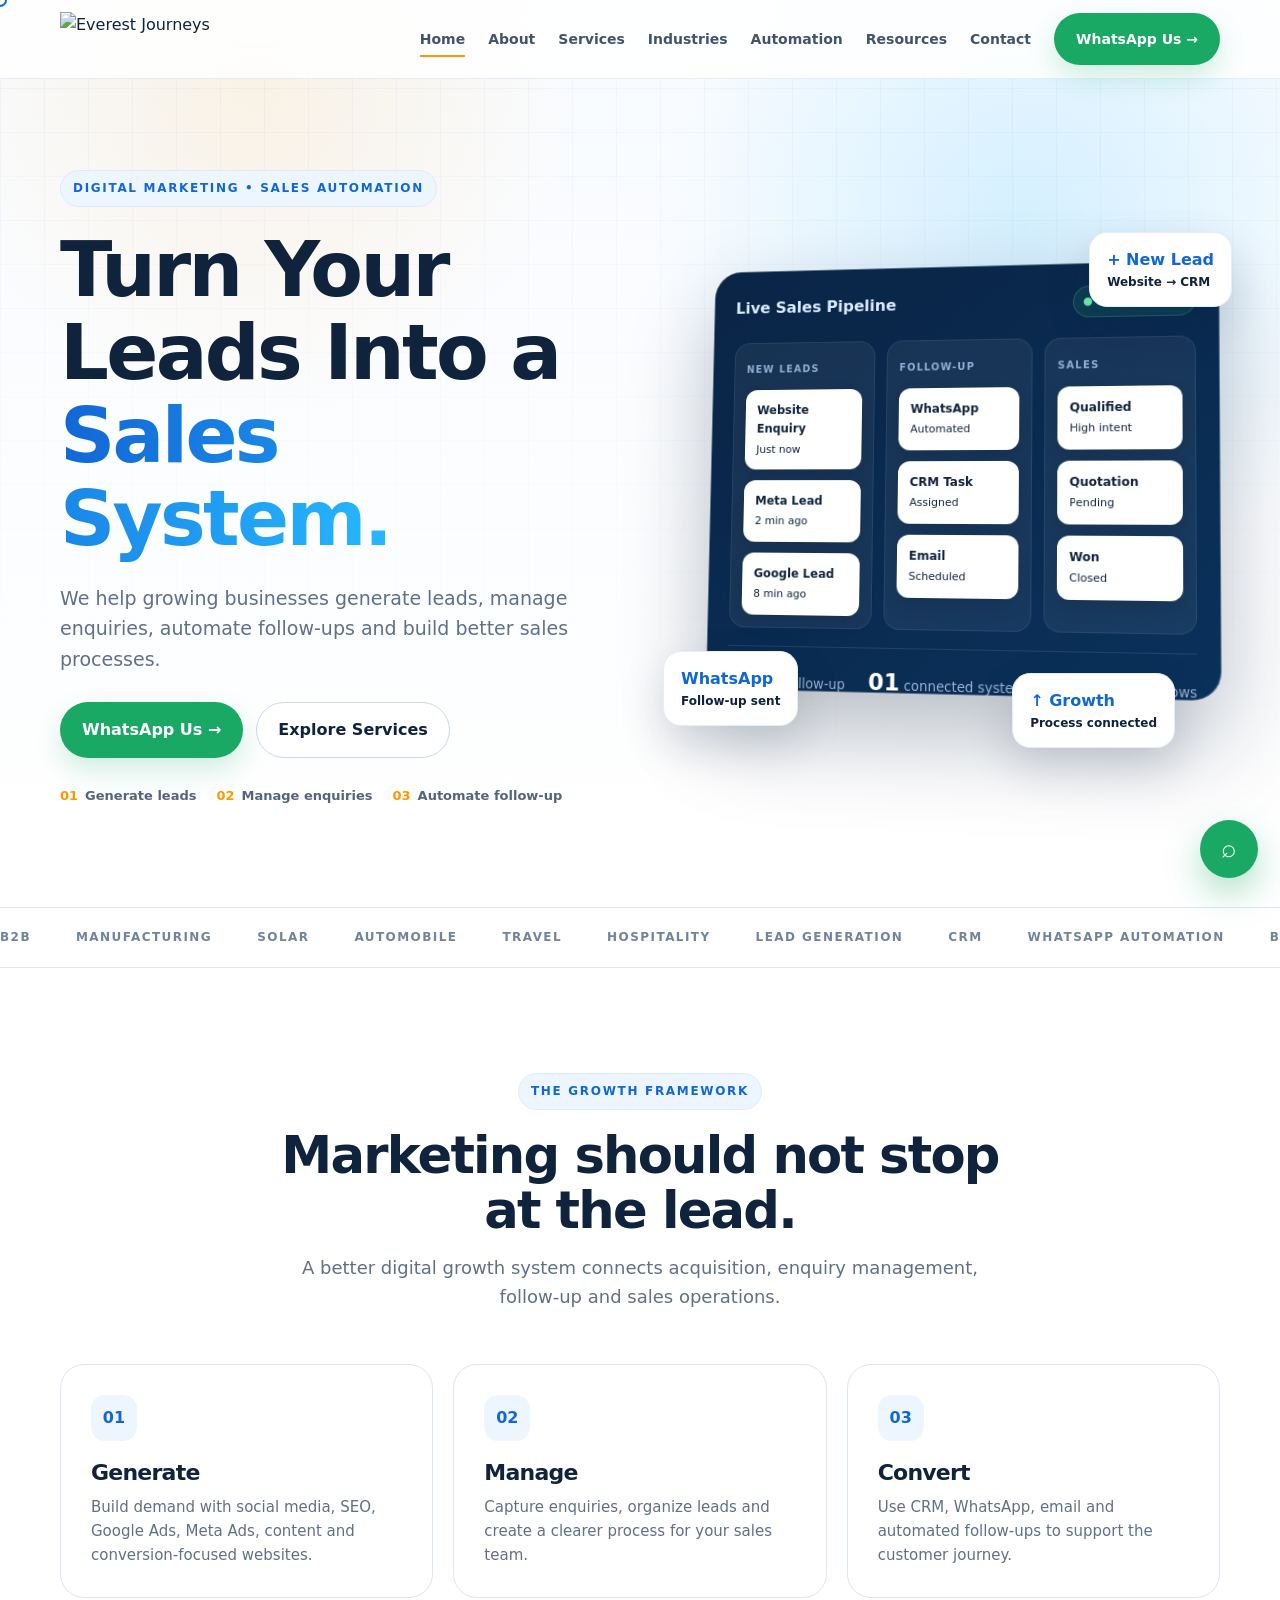
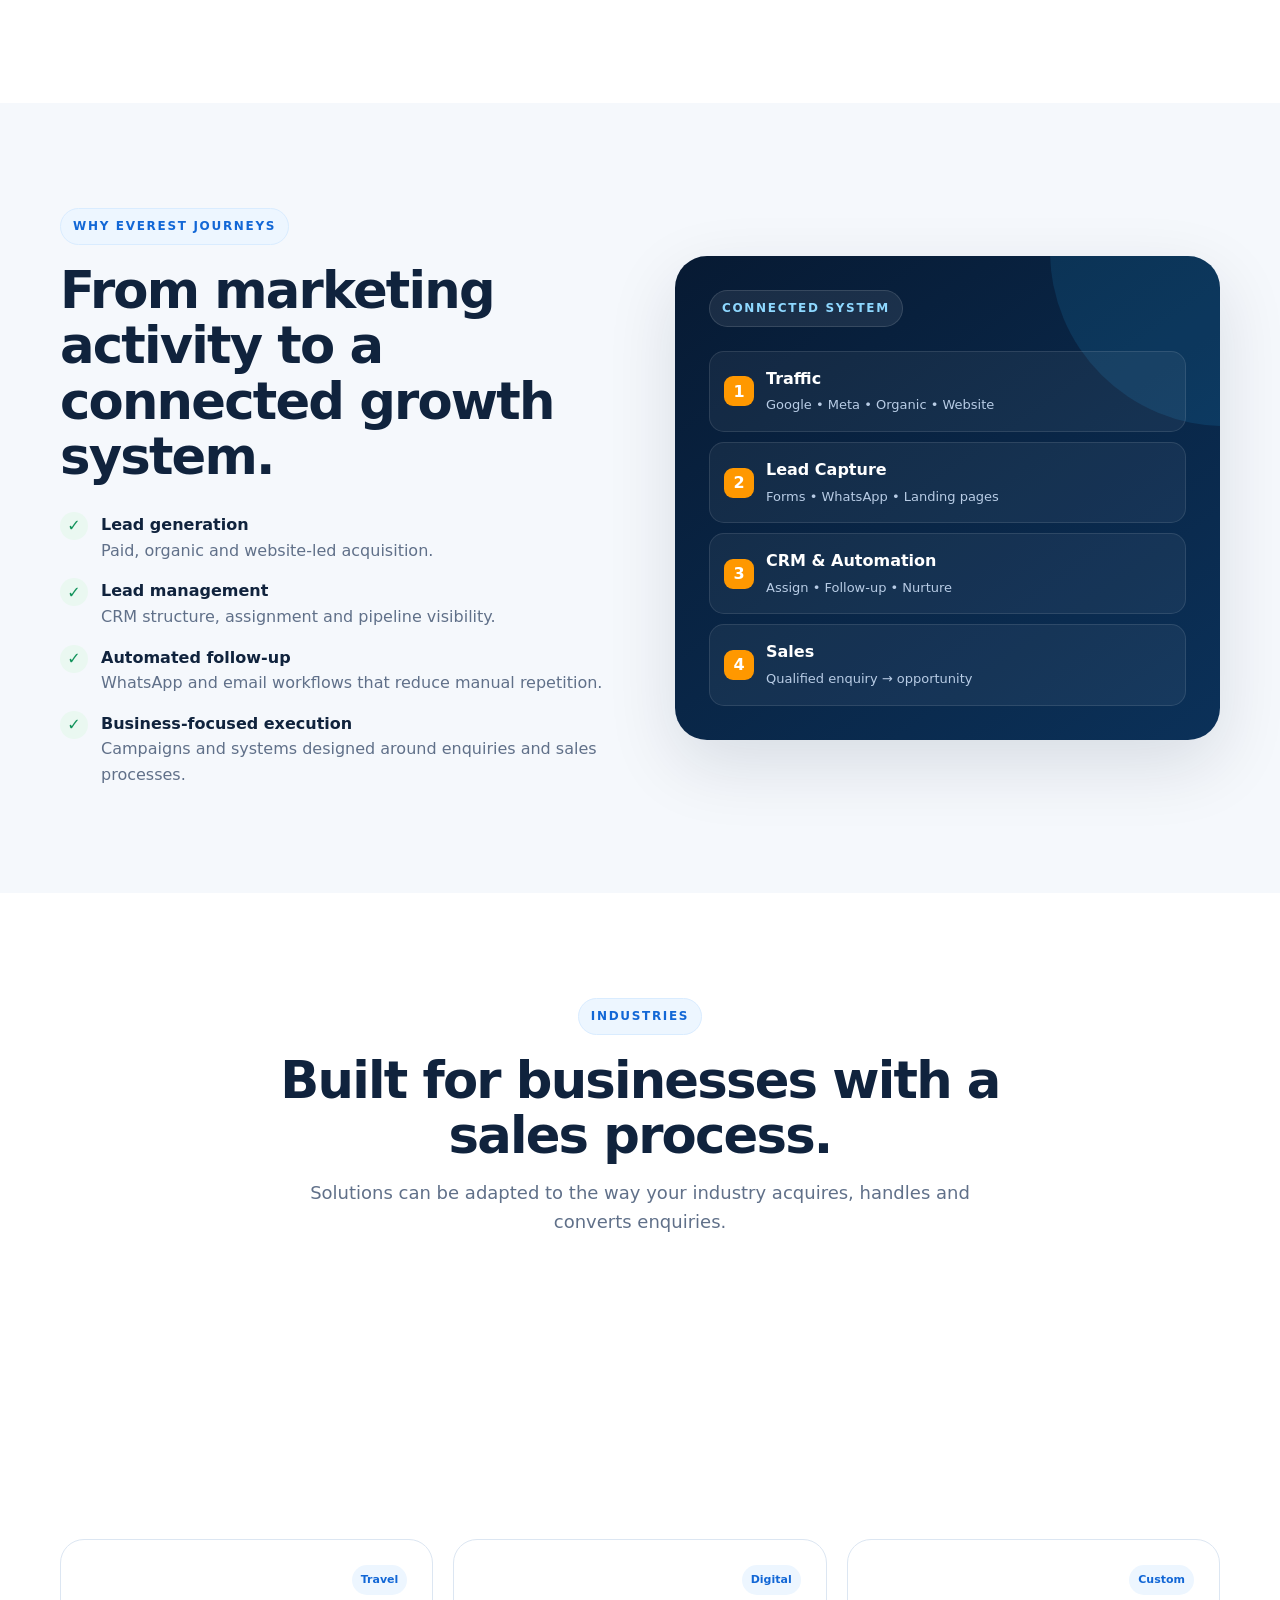
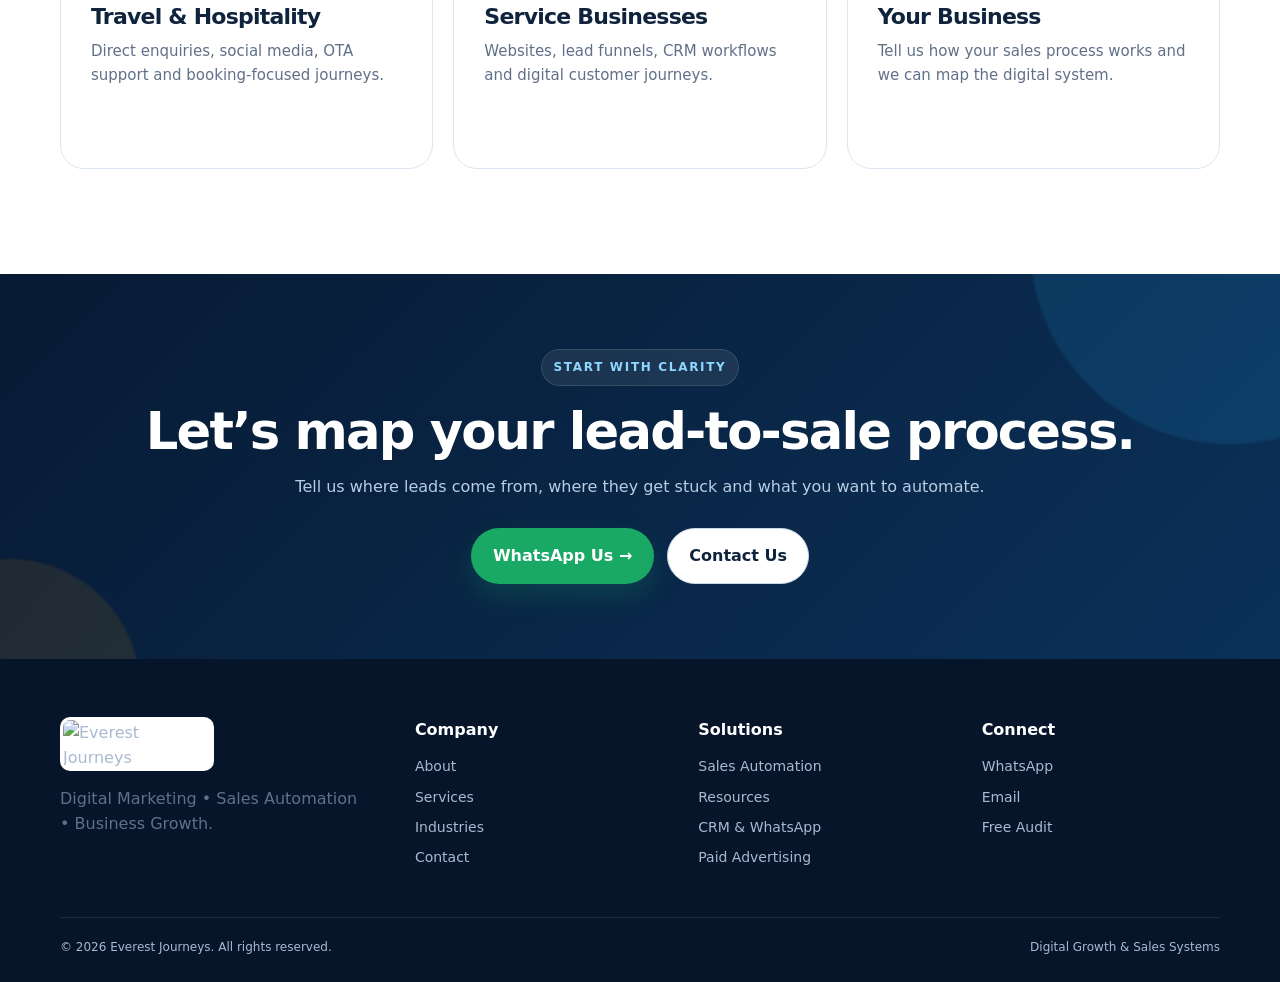
==== commit ce10f8fa: "Add files via upload" ====
--- a/index.html
+++ b/index.html
@@ -1,1824 +1,79 @@
-<!DOCTYPE html>
+<!doctype html>
 <html lang="en">
-
 <head>
-
-    <meta charset="UTF-8">
-
-    <meta name="viewport"
-          content="width=device-width, initial-scale=1.0">
-
-    <meta name="theme-color"
-          content="#0B1F3A">
-
-    <meta name="description"
-          content="Everest Journeys is a Digital Marketing, Sales Automation and Business Growth agency helping businesses generate leads, manage enquiries and improve sales processes.">
-
-    <meta name="robots"
-          content="index, follow">
-
-    <title>
-        Everest Journeys | Digital Marketing • Sales Automation • Growth
-    </title>
-
-
-    <!-- =====================================================
-         GOOGLE FONT
-    ====================================================== -->
-
-    <link rel="preconnect"
-          href="https://fonts.googleapis.com">
-
-    <link rel="preconnect"
-          href="https://fonts.gstatic.com"
-          crossorigin>
-
-    <link href="https://fonts.googleapis.com/css2?family=Inter:wght@400;500;600;700;800&display=swap"
-          rel="stylesheet">
-
-
-    <!-- =====================================================
-         CSS
-    ====================================================== -->
-
-    <link rel="stylesheet"
-          href="style.css">
-
-
-    <!-- =====================================================
-         FAVICON
-    ====================================================== -->
-
-    <link rel="icon"
-          type="image/png"
-          href="logo.png.png">
-
+<meta charset="utf-8">
+<meta name="viewport" content="width=device-width,initial-scale=1">
+<title>Digital Marketing & Sales Automation | Everest Journeys</title>
+<meta name="description" content="Everest Journeys helps growing businesses generate leads, manage enquiries, automate follow-ups and build better sales processes.">
+<meta name="theme-color" content="#071a33">
+<meta property="og:title" content="Digital Marketing & Sales Automation | Everest Journeys">
+<meta property="og:description" content="Everest Journeys helps growing businesses generate leads, manage enquiries, automate follow-ups and build better sales processes.">
+<meta property="og:type" content="website">
+<link rel="icon" href="assets/logo.jpg">
+<link rel="stylesheet" href="style.css">
 </head>
-
-
 <body>
-
-
-<!-- =========================================================
-     PAGE LOADER
-========================================================= -->
-
-<div class="page-loader"
-     id="pageLoader">
-
-    <div class="loader-content">
-
-        <img src="logo.png.png"
-             alt="Everest Journeys"
-             class="loader-logo">
-
-        <div class="loader-progress">
-
-            <span></span>
-
-        </div>
-
-        <p>
-            Building your growth system...
-        </p>
-
-    </div>
-
-</div>
-
-
-
-<!-- =========================================================
-     CUSTOM CURSOR
-========================================================= -->
-
-<div class="cursor-dot"
-     id="cursorDot">
-</div>
-
-<div class="cursor-ring"
-     id="cursorRing">
-</div>
-
-
-
-<!-- =========================================================
-     NAVIGATION
-========================================================= -->
-
-<header class="navbar"
-        id="navbar">
-
-    <div class="container nav-container">
-
-
-        <!-- LOGO -->
-
-        <a href="index.html"
-           class="brand-logo">
-
-            <img src="logo.png.png"
-                 alt="Everest Journeys"
-                 class="logo-image">
-
-        </a>
-
-
-
-        <!-- DESKTOP NAVIGATION -->
-
-        <nav class="nav-menu"
-             id="navMenu">
-
-            <a href="index.html"
-               class="nav-link active">
-
-                Home
-
-            </a>
-
-
-            <a href="about.html"
-               class="nav-link">
-
-                About
-
-            </a>
-
-
-            <a href="services.html"
-               class="nav-link">
-
-                Services
-
-            </a>
-
-
-            <a href="industries.html"
-               class="nav-link">
-
-                Industries
-
-            </a>
-
-
-            <a href="automation.html"
-               class="nav-link">
-
-                Automation
-
-            </a>
-
-
-            <a href="resources.html"
-               class="nav-link">
-
-                Resources
-
-            </a>
-
-
-            <a href="contact.html"
-               class="nav-cta">
-
-                <span>
-                    Free Audit
-                </span>
-
-                <span class="nav-cta-icon">
-                    ↗
-                </span>
-
-            </a>
-
-        </nav>
-
-
-
-        <!-- MOBILE MENU -->
-
-        <button class="mobile-menu"
-                id="mobileMenu"
-                aria-label="Open navigation"
-                aria-expanded="false">
-
-            <span></span>
-            <span></span>
-            <span></span>
-
-        </button>
-
-    </div>
-
-</header>
-
-
-
-<!-- =========================================================
-     MAIN
-========================================================= -->
+<div class="loader"><img src="assets/logo.jpg" alt="Everest Journeys"></div>
+<div class="cursor"></div>
+<header class="nav"><div class="container nav-inner">
+<a href="index.html" aria-label="Everest Journeys home"><img class="logo-img" src="assets/logo.jpg" alt="Everest Journeys"></a>
+<button class="menu" aria-label="Open menu">☰</button>
+<nav class="nav-links">
+<a href="index.html">Home</a><a href="about.html">About</a><a href="services.html">Services</a><a href="industries.html">Industries</a><a href="automation.html">Automation</a><a href="resources.html">Resources</a><a href="contact.html">Contact</a>
+<a class="btn btn-whatsapp" href="https://wa.me/919928728548?text=Hello%20Everest%20Journeys%2C%20I%20want%20to%20discuss%20my%20business." target="_blank" rel="noopener">WhatsApp Us →</a>
+</nav></div></header>
 
 <main>
+<section class="hero"><div class="container hero-grid">
+<div class="reveal">
+<span class="eyebrow">Digital Marketing • Sales Automation</span>
+<h1>Turn Your Leads Into a <span>Sales System.</span></h1>
+<p class="hero-copy">We help growing businesses generate leads, manage enquiries, automate follow-ups and build better sales processes.</p>
+<div class="actions"><a class="btn btn-whatsapp" href="https://wa.me/919928728548?text=Hello%20Everest%20Journeys%2C%20I%20want%20a%20business%20growth%20audit." target="_blank" rel="noopener">WhatsApp Us →</a><a class="btn btn-outline" href="services.html">Explore Services</a></div>
+<div class="hero-note"><span><b>01</b> Generate leads</span><span><b>02</b> Manage enquiries</span><span><b>03</b> Automate follow-up</span></div>
+</div>
+<div class="visual reveal delay-2">
+<div class="dashboard"><div class="dash-head"><div class="dash-title">Live Sales Pipeline</div><div class="live">● SYSTEM ACTIVE</div></div>
+<div class="pipeline">
+<div class="pipe"><strong>NEW LEADS</strong><div class="lead-card"><b>Website Enquiry</b>Just now</div><div class="lead-card"><b>Meta Lead</b>2 min ago</div><div class="lead-card"><b>Google Lead</b>8 min ago</div></div>
+<div class="pipe"><strong>FOLLOW-UP</strong><div class="lead-card"><b>WhatsApp</b>Automated</div><div class="lead-card"><b>CRM Task</b>Assigned</div><div class="lead-card"><b>Email</b>Scheduled</div></div>
+<div class="pipe"><strong>SALES</strong><div class="lead-card"><b>Qualified</b>High intent</div><div class="lead-card"><b>Quotation</b>Pending</div><div class="lead-card"><b>Won</b>Closed</div></div>
+</div><div class="metric"><div><strong>24/7</strong><small> follow-up</small></div><div><strong>01</strong><small> connected system</small></div><div><strong>∞</strong><small> growth workflows</small></div></div>
+</div>
+<div class="float-card fc1"><b>+ New Lead</b>Website → CRM</div><div class="float-card fc2"><b>WhatsApp</b>Follow-up sent</div><div class="float-card fc3"><b>↑ Growth</b>Process connected</div>
+</div></div></section>
 
+<div class="marquee"><div class="marquee-track"><span>B2B</span><span>Manufacturing</span><span>Solar</span><span>Automobile</span><span>Travel</span><span>Hospitality</span><span>Lead Generation</span><span>CRM</span><span>WhatsApp Automation</span><span>B2B</span><span>Manufacturing</span><span>Solar</span><span>Automobile</span><span>Travel</span><span>Hospitality</span></div></div>
 
-<!-- =========================================================
-     HERO SECTION
-========================================================= -->
+<section class="section"><div class="container">
+<div class="section-head center reveal"><span class="eyebrow">The Growth Framework</span><h2 style="margin-top:18px">Marketing should not stop at the lead.</h2><p class="sub">A better digital growth system connects acquisition, enquiry management, follow-up and sales operations.</p></div>
+<div class="grid-3">
+<div class="card reveal"><div class="icon">01</div><h3>Generate</h3><p>Build demand with social media, SEO, Google Ads, Meta Ads, content and conversion-focused websites.</p></div>
+<div class="card reveal delay-1"><div class="icon">02</div><h3>Manage</h3><p>Capture enquiries, organize leads and create a clearer process for your sales team.</p></div>
+<div class="card reveal delay-2"><div class="icon">03</div><h3>Convert</h3><p>Use CRM, WhatsApp, email and automated follow-ups to support the customer journey.</p></div>
+</div></div></section>
 
-<section class="hero"
-         id="hero">
+<section class="section soft"><div class="container split">
+<div class="reveal"><span class="eyebrow">Why Everest Journeys</span><h2 style="margin-top:18px">From marketing activity to a connected growth system.</h2>
+<div class="checks"><div class="check"><i>✓</i><div><b>Lead generation</b><p>Paid, organic and website-led acquisition.</p></div></div><div class="check"><i>✓</i><div><b>Lead management</b><p>CRM structure, assignment and pipeline visibility.</p></div></div><div class="check"><i>✓</i><div><b>Automated follow-up</b><p>WhatsApp and email workflows that reduce manual repetition.</p></div></div><div class="check"><i>✓</i><div><b>Business-focused execution</b><p>Campaigns and systems designed around enquiries and sales processes.</p></div></div></div></div>
+<div class="system reveal delay-2"><span class="eyebrow" style="background:rgba(255,255,255,.08);border-color:rgba(255,255,255,.12);color:#8ed8ff">Connected System</span><div class="flow"><div class="flow-row"><div class="flow-num">1</div><div><b>Traffic</b><br><span>Google • Meta • Organic • Website</span></div></div><div class="flow-row"><div class="flow-num">2</div><div><b>Lead Capture</b><br><span>Forms • WhatsApp • Landing pages</span></div></div><div class="flow-row"><div class="flow-num">3</div><div><b>CRM & Automation</b><br><span>Assign • Follow-up • Nurture</span></div></div><div class="flow-row"><div class="flow-num">4</div><div><b>Sales</b><br><span>Qualified enquiry → opportunity</span></div></div></div></div>
+</div></section>
 
+<section class="section"><div class="container"><div class="section-head center reveal"><span class="eyebrow">Industries</span><h2 style="margin-top:18px">Built for businesses with a sales process.</h2><p class="sub">Solutions can be adapted to the way your industry acquires, handles and converts enquiries.</p></div>
+<div class="grid-3"><a class="card industry reveal" href="industries.html#b2b"><span class="tag">B2B</span><h3>Manufacturing & B2B</h3><p>Lead generation, enquiry workflows, CRM and sales enablement.</p></a><a class="card industry reveal delay-1" href="industries.html#solar"><span class="tag">Energy</span><h3>Solar Businesses</h3><p>Local demand generation, lead qualification and automated follow-up.</p></a><a class="card industry reveal delay-2" href="industries.html#auto"><span class="tag">Automotive</span><h3>Automobile</h3><p>Campaigns, enquiries, WhatsApp journeys and showroom lead management.</p></a><a class="card industry reveal" href="industries.html#travel"><span class="tag">Travel</span><h3>Travel & Hospitality</h3><p>Direct enquiries, social media, OTA support and booking-focused journeys.</p></a><a class="card industry reveal delay-1" href="industries.html"><span class="tag">Digital</span><h3>Service Businesses</h3><p>Websites, lead funnels, CRM workflows and digital customer journeys.</p></a><a class="card industry reveal delay-2" href="contact.html"><span class="tag">Custom</span><h3>Your Business</h3><p>Tell us how your sales process works and we can map the digital system.</p></a></div></div></section>
 
-    <!-- BACKGROUND -->
-
-    <div class="hero-background">
-
-        <div class="grid-background"></div>
-
-        <div class="gradient-orb orb-blue"></div>
-
-        <div class="gradient-orb orb-cyan"></div>
-
-        <div class="gradient-orb orb-orange"></div>
-
-    </div>
-
-
-
-    <div class="container hero-container">
-
-
-        <!-- =================================================
-             HERO LEFT
-        ================================================== -->
-
-        <div class="hero-content reveal">
-
-
-            <!-- EYEBROW -->
-
-            <div class="eyebrow">
-
-                <span class="eyebrow-pulse"></span>
-
-                DIGITAL GROWTH SYSTEM
-
-            </div>
-
-
-
-            <!-- MAIN HEADING -->
-
-            <h1>
-
-                Turn Your Leads Into a
-
-                <span class="gradient-text">
-                    Sales System.
-                </span>
-
-            </h1>
-
-
-
-            <!-- DESCRIPTION -->
-
-            <p class="hero-description">
-
-                We help growing businesses generate leads,
-                manage enquiries, automate follow-ups and
-                build better sales processes.
-
-            </p>
-
-
-
-            <!-- BUTTONS -->
-
-            <div class="hero-actions">
-
-
-                <a href="contact.html"
-                   class="btn btn-primary magnetic">
-
-                    <span>
-                        Get a Free Business Audit
-                    </span>
-
-                    <span class="btn-icon">
-                        ↗
-                    </span>
-
-                </a>
-
-
-
-                <a href="services.html"
-                   class="btn btn-secondary">
-
-                    Explore Services
-
-                    <span>
-                        →
-                    </span>
-
-                </a>
-
-            </div>
-
-
-
-            <!-- JOURNEY -->
-
-            <div class="hero-journey">
-
-                <div class="journey-item active">
-
-                    <span>
-                        01
-                    </span>
-
-                    Marketing
-
-                </div>
-
-
-                <div class="journey-line">
-                </div>
-
-
-                <div class="journey-item">
-
-                    <span>
-                        02
-                    </span>
-
-                    Automation
-
-                </div>
-
-
-                <div class="journey-line">
-                </div>
-
-
-                <div class="journey-item">
-
-                    <span>
-                        03
-                    </span>
-
-                    Sales
-
-                </div>
-
-
-                <div class="journey-line">
-                </div>
-
-
-                <div class="journey-item">
-
-                    <span>
-                        04
-                    </span>
-
-                    Growth
-
-                </div>
-
-            </div>
-
-
-        </div>
-
-
-
-        <!-- =================================================
-             HERO RIGHT — DIGITAL SALES SYSTEM
-        ================================================== -->
-
-        <div class="hero-visual"
-             id="heroVisual">
-
-
-            <!-- DECORATIVE ORBITS -->
-
-            <div class="orbit orbit-1"></div>
-
-            <div class="orbit orbit-2"></div>
-
-            <div class="orbit orbit-3"></div>
-
-
-
-            <!-- DIGITAL CONNECTIONS -->
-
-            <div class="connection connection-1"></div>
-
-            <div class="connection connection-2"></div>
-
-            <div class="connection connection-3"></div>
-
-
-
-            <!-- =================================================
-                 MAIN DASHBOARD
-            ================================================== -->
-
-            <div class="dashboard"
-                 id="dashboard">
-
-
-                <!-- DASHBOARD TOP -->
-
-                <div class="dashboard-top">
-
-                    <div>
-
-                        <span class="dashboard-mini-label">
-
-                            SALES PIPELINE
-
-                        </span>
-
-                        <h3>
-
-                            Lead Journey
-
-                        </h3>
-
-                    </div>
-
-
-                    <div class="dashboard-live">
-
-                        <span></span>
-
-                        LIVE
-
-                    </div>
-
-                </div>
-
-
-
-                <!-- PIPELINE -->
-
-                <div class="pipeline">
-
-
-                    <!-- NEW LEADS -->
-
-                    <div class="pipeline-column">
-
-                        <div class="pipeline-title">
-
-                            <span>
-                                NEW LEADS
-                            </span>
-
-                            <b>
-                                03
-                            </b>
-
-                        </div>
-
-
-                        <!-- CARD -->
-
-                        <div class="lead-card interactive-card">
-
-                            <div class="lead-icon blue">
-                                W
-                            </div>
-
-                            <div class="lead-info">
-
-                                <strong>
-                                    Website Lead
-                                </strong>
-
-                                <small>
-                                    2 min ago
-                                </small>
-
-                            </div>
-
-                            <span class="card-dots">
-                                •••
-                            </span>
-
-                        </div>
-
-
-                        <!-- CARD -->
-
-                        <div class="lead-card interactive-card">
-
-                            <div class="lead-icon blue">
-                                M
-                            </div>
-
-                            <div class="lead-info">
-
-                                <strong>
-                                    Meta Lead
-                                </strong>
-
-                                <small>
-                                    8 min ago
-                                </small>
-
-                            </div>
-
-                            <span class="card-dots">
-                                •••
-                            </span>
-
-                        </div>
-
-                    </div>
-
-
-
-                    <!-- FOLLOW UP -->
-
-                    <div class="pipeline-column">
-
-                        <div class="pipeline-title">
-
-                            <span>
-                                FOLLOW-UP
-                            </span>
-
-                            <b>
-                                02
-                            </b>
-
-                        </div>
-
-
-                        <div class="lead-card interactive-card">
-
-                            <div class="lead-icon cyan">
-                                W
-                            </div>
-
-                            <div class="lead-info">
-
-                                <strong>
-                                    WhatsApp
-                                </strong>
-
-                                <small>
-                                    Automated
-                                </small>
-
-                            </div>
-
-                            <span class="card-dots">
-                                •••
-                            </span>
-
-                        </div>
-
-
-                        <div class="lead-card interactive-card">
-
-                            <div class="lead-icon cyan">
-                                C
-                            </div>
-
-                            <div class="lead-info">
-
-                                <strong>
-                                    CRM Task
-                                </strong>
-
-                                <small>
-                                    Assigned
-                                </small>
-
-                            </div>
-
-                            <span class="card-dots">
-                                •••
-                            </span>
-
-                        </div>
-
-                    </div>
-
-
-
-                    <!-- SALES -->
-
-                    <div class="pipeline-column">
-
-                        <div class="pipeline-title">
-
-                            <span>
-                                SALES
-                            </span>
-
-                            <b>
-                                01
-                            </b>
-
-                        </div>
-
-
-                        <div class="lead-card interactive-card">
-
-                            <div class="lead-icon navy">
-                                Q
-                            </div>
-
-                            <div class="lead-info">
-
-                                <strong>
-                                    Qualified
-                                </strong>
-
-                                <small>
-                                    High intent
-                                </small>
-
-                            </div>
-
-                            <span class="card-dots">
-                                •••
-                            </span>
-
-                        </div>
-
-
-                        <div class="lead-card interactive-card">
-
-                            <div class="lead-icon orange">
-                                ₹
-                            </div>
-
-                            <div class="lead-info">
-
-                                <strong>
-                                    Quotation
-                                </strong>
-
-                                <small>
-                                    Pending
-                                </small>
-
-                            </div>
-
-                            <span class="card-dots">
-                                •••
-                            </span>
-
-                        </div>
-
-                    </div>
-
-                </div>
-
-
-
-                <!-- =================================================
-                     SYSTEM FLOW
-                ================================================== -->
-
-                <div class="dashboard-flow">
-
-
-                    <div class="flow-node">
-
-                        <span>
-                            01
-                        </span>
-
-                        Lead
-
-                    </div>
-
-
-                    <div class="flow-arrow">
-                        →
-                    </div>
-
-
-                    <div class="flow-node">
-
-                        <span>
-                            02
-                        </span>
-
-                        CRM
-
-                    </div>
-
-
-                    <div class="flow-arrow">
-                        →
-                    </div>
-
-
-                    <div class="flow-node">
-
-                        <span>
-                            03
-                        </span>
-
-                        Follow-up
-
-                    </div>
-
-
-                    <div class="flow-arrow">
-                        →
-                    </div>
-
-
-                    <div class="flow-node success">
-
-                        <span>
-                            04
-                        </span>
-
-                        Sale
-
-                    </div>
-
-                </div>
-
-
-            </div>
-
-
-
-            <!-- =================================================
-                 FLOATING AUTOMATION CARD
-            ================================================== -->
-
-            <div class="floating-card automation-floating">
-
-                <div class="floating-icon orange">
-                    ⚡
-                </div>
-
-                <div>
-
-                    <strong>
-                        Automation
-                    </strong>
-
-                    <small>
-                        Working automatically
-                    </small>
-
-                </div>
-
-                <span class="floating-status"></span>
-
-            </div>
-
-
-
-            <!-- =================================================
-                 FLOATING CRM CARD
-            ================================================== -->
-
-            <div class="floating-card crm-floating">
-
-                <div class="floating-icon blue">
-                    ◉
-                </div>
-
-                <div>
-
-                    <strong>
-                        CRM + Leads
-                    </strong>
-
-                    <small>
-                        Everything connected
-                    </small>
-
-                </div>
-
-            </div>
-
-
-
-            <!-- =================================================
-                 FLOATING GROWTH CARD
-            ================================================== -->
-
-            <div class="floating-card growth-floating">
-
-                <div class="growth-icon">
-                    ↗
-                </div>
-
-                <div>
-
-                    <strong>
-                        Growth
-                    </strong>
-
-                    <small>
-                        Track what matters
-                    </small>
-
-                </div>
-
-            </div>
-
-
-
-            <!-- DIGITAL NODES -->
-
-            <span class="digital-node node-1"></span>
-
-            <span class="digital-node node-2"></span>
-
-            <span class="digital-node node-3"></span>
-
-            <span class="digital-node node-4"></span>
-
-
-        </div>
-
-    </div>
-
-</section>
-
-
-
-<!-- =========================================================
-     BRAND STRIP
-========================================================= -->
-
-<section class="brand-strip">
-
-    <div class="container brand-strip-content">
-
-        <div class="strip-line"></div>
-
-        <p>
-
-            Marketing brings the lead.
-
-            <strong>
-                Your system helps convert it.
-            </strong>
-
-        </p>
-
-        <div class="strip-line"></div>
-
-    </div>
-
-</section>
-
-
-
-<!-- =========================================================
-     CORE SYSTEM SECTION
-========================================================= -->
-
-<section class="section"
-         id="approach">
-
-    <div class="container">
-
-
-        <div class="section-heading reveal">
-
-            <span class="section-label">
-                THE EVEREST APPROACH
-            </span>
-
-            <h2>
-                Build a system around
-                <span>your leads.</span>
-            </h2>
-
-            <p>
-                Marketing is only one part of growth.
-                We connect acquisition, lead management,
-                follow-up and sales into a clearer process.
-            </p>
-
-        </div>
-
-
-
-        <!-- FEATURE CARDS -->
-
-        <div class="feature-grid">
-
-
-            <!-- GENERATE -->
-
-            <article class="feature-card reveal interactive-card">
-
-                <div class="feature-top">
-
-                    <span class="feature-number">
-                        01
-                    </span>
-
-                    <span class="feature-icon">
-                        ↗
-                    </span>
-
-                </div>
-
-
-                <div class="feature-content">
-
-                    <h3>
-                        Generate
-                    </h3>
-
-                    <p>
-                        Build visibility and bring relevant
-                        enquiries through digital marketing.
-                    </p>
-
-                    <a href="services.html">
-                        Explore marketing
-                        <span>→</span>
-                    </a>
-
-                </div>
-
-
-                <div class="feature-background">
-                </div>
-
-            </article>
-
-
-
-            <!-- MANAGE -->
-
-            <article class="feature-card reveal interactive-card">
-
-                <div class="feature-top">
-
-                    <span class="feature-number">
-                        02
-                    </span>
-
-                    <span class="feature-icon cyan-icon">
-                        ◉
-                    </span>
-
-                </div>
-
-
-                <div class="feature-content">
-
-                    <h3>
-                        Manage
-                    </h3>
-
-                    <p>
-                        Capture, assign and organize leads
-                        so opportunities do not disappear.
-                    </p>
-
-                    <a href="automation.html">
-                        Explore CRM systems
-                        <span>→</span>
-                    </a>
-
-                </div>
-
-
-                <div class="feature-background">
-                </div>
-
-            </article>
-
-
-
-            <!-- CONVERT -->
-
-            <article class="feature-card reveal interactive-card">
-
-                <div class="feature-top">
-
-                    <span class="feature-number">
-                        03
-                    </span>
-
-                    <span class="feature-icon orange-icon">
-                        ⚡
-                    </span>
-
-                </div>
-
-
-                <div class="feature-content">
-
-                    <h3>
-                        Convert
-                    </h3>
-
-                    <p>
-                        Use CRM, WhatsApp and follow-up
-                        workflows to support the sales journey.
-                    </p>
-
-                    <a href="automation.html">
-                        Explore automation
-                        <span>→</span>
-                    </a>
-
-                </div>
-
-
-                <div class="feature-background">
-                </div>
-
-            </article>
-
-
-        </div>
-
-    </div>
-
-</section>
-
-
-
-<!-- =========================================================
-     WHY EVEREST
-========================================================= -->
-
-<section class="section system-section">
-
-    <div class="container two-column">
-
-
-        <!-- LEFT CONTENT -->
-
-        <div class="content-block reveal">
-
-            <span class="section-label">
-                WHY EVEREST JOURNEYS
-            </span>
-
-            <h2>
-                From marketing activity
-                to <span>business systems.</span>
-            </h2>
-
-            <p class="section-description">
-
-                We don't look at marketing, CRM and
-                sales follow-up as separate activities.
-                We connect them into one customer journey.
-
-            </p>
-
-
-
-            <!-- CHECK ITEMS -->
-
-            <div class="check-list">
-
-
-                <div class="check-item interactive-row">
-
-                    <div class="check-icon">
-                        ✓
-                    </div>
-
-                    <div>
-
-                        <strong>
-                            Lead Generation
-                        </strong>
-
-                        <p>
-                            Paid, organic and website-led acquisition.
-                        </p>
-
-                    </div>
-
-                    <span class="row-arrow">
-                        →
-                    </span>
-
-                </div>
-
-
-
-                <div class="check-item interactive-row">
-
-                    <div class="check-icon">
-                        ✓
-                    </div>
-
-                    <div>
-
-                        <strong>
-                            Lead Management
-                        </strong>
-
-                        <p>
-                            Clear ownership, status and pipeline visibility.
-                        </p>
-
-                    </div>
-
-                    <span class="row-arrow">
-                        →
-                    </span>
-
-                </div>
-
-
-
-                <div class="check-item interactive-row">
-
-                    <div class="check-icon">
-                        ✓
-                    </div>
-
-                    <div>
-
-                        <strong>
-                            Sales Automation
-                        </strong>
-
-                        <p>
-                            Structured follow-ups and customer communication.
-                        </p>
-
-                    </div>
-
-                    <span class="row-arrow">
-                        →
-                    </span>
-
-                </div>
-
-
-            </div>
-
-        </div>
-
-
-
-        <!-- RIGHT SYSTEM -->
-
-        <div class="system-card reveal">
-
-
-            <div class="system-header">
-
-                <div>
-
-                    <span>
-                        YOUR GROWTH SYSTEM
-                    </span>
-
-                    <h3>
-                        One connected journey
-                    </h3>
-
-                </div>
-
-
-                <div class="system-live">
-
-                    <span></span>
-
-                    LIVE
-
-                </div>
-
-            </div>
-
-
-
-            <!-- FLOW -->
-
-            <div class="vertical-flow">
-
-
-                <div class="system-step hover-step">
-
-                    <div class="step-number">
-                        01
-                    </div>
-
-                    <div class="step-content">
-
-                        <strong>
-                            Marketing
-                        </strong>
-
-                        <small>
-                            Bring leads
-                        </small>
-
-                    </div>
-
-                    <div class="step-icon">
-                        ↗
-                    </div>
-
-                </div>
-
-
-
-                <div class="vertical-line">
-
-                    <span></span>
-
-                </div>
-
-
-
-                <div class="system-step hover-step">
-
-                    <div class="step-number">
-                        02
-                    </div>
-
-                    <div class="step-content">
-
-                        <strong>
-                            Automation
-                        </strong>
-
-                        <small>
-                            Manage leads
-                        </small>
-
-                    </div>
-
-                    <div class="step-icon cyan">
-                        ⚡
-                    </div>
-
-                </div>
-
-
-
-                <div class="vertical-line">
-
-                    <span></span>
-
-                </div>
-
-
-
-                <div class="system-step hover-step active">
-
-                    <div class="step-number">
-                        03
-                    </div>
-
-                    <div class="step-content">
-
-                        <strong>
-                            Sales
-                        </strong>
-
-                        <small>
-                            Convert opportunities
-                        </small>
-
-                    </div>
-
-                    <div class="step-icon">
-                        →
-                    </div>
-
-                </div>
-
-
-
-                <div class="vertical-line">
-
-                    <span></span>
-
-                </div>
-
-
-
-                <div class="system-step hover-step growth">
-
-                    <div class="step-number">
-                        04
-                    </div>
-
-                    <div class="step-content">
-
-                        <strong>
-                            Growth
-                        </strong>
-
-                        <small>
-                            Improve the system
-                        </small>
-
-                    </div>
-
-                    <div class="step-icon orange">
-                        ↗
-                    </div>
-
-                </div>
-
-            </div>
-
-        </div>
-
-    </div>
-
-</section>
-
-
-
-<!-- =========================================================
-     INDUSTRIES
-========================================================= -->
-
-<section class="section industries-section">
-
-    <div class="container">
-
-
-        <div class="section-heading center reveal">
-
-            <span class="section-label">
-                INDUSTRIES
-            </span>
-
-            <h2>
-                Built around the way
-                <span>your business sells.</span>
-            </h2>
-
-            <p>
-                Different industries have different customer
-                journeys. Your marketing and sales system
-                should reflect that.
-            </p>
-
-        </div>
-
-
-
-        <div class="industry-grid">
-
-
-            <!-- B2B -->
-
-            <a href="industries.html#b2b"
-               class="industry-card reveal interactive-card">
-
-                <div class="industry-top">
-
-                    <span class="industry-tag priority">
-                        PRIORITY
-                    </span>
-
-                    <span class="industry-number">
-                        01
-                    </span>
-
-                </div>
-
-                <h3>
-                    B2B & Manufacturing
-                </h3>
-
-                <p>
-                    Lead → Qualification → Quotation
-                    → Follow-up → Order
-                </p>
-
-                <div class="industry-bottom">
-
-                    <span>
-                        Explore industry
-                    </span>
-
-                    <b>
-                        ↗
-                    </b>
-
-                </div>
-
-                <div class="industry-grid-effect"></div>
-
-            </a>
-
-
-
-            <!-- SOLAR -->
-
-            <a href="industries.html#solar"
-               class="industry-card reveal interactive-card">
-
-                <div class="industry-top">
-
-                    <span class="industry-tag">
-                        SOLAR
-                    </span>
-
-                    <span class="industry-number">
-                        02
-                    </span>
-
-                </div>
-
-                <h3>
-                    Solar Businesses
-                </h3>
-
-                <p>
-                    Lead → Site Survey → Quotation
-                    → Follow-up → Installation
-                </p>
-
-                <div class="industry-bottom">
-
-                    <span>
-                        Explore industry
-                    </span>
-
-                    <b>
-                        ↗
-                    </b>
-
-                </div>
-
-                <div class="industry-grid-effect"></div>
-
-            </a>
-
-
-
-            <!-- AUTOMOBILE -->
-
-            <a href="industries.html#automobile"
-               class="industry-card reveal interactive-card">
-
-                <div class="industry-top">
-
-                    <span class="industry-tag">
-                        AUTOMOBILE
-                    </span>
-
-                    <span class="industry-number">
-                        03
-                    </span>
-
-                </div>
-
-                <h3>
-                    Automobile Businesses
-                </h3>
-
-                <p>
-                    Lead → Salesperson → Requirement
-                    → Test Drive → Purchase
-                </p>
-
-                <div class="industry-bottom">
-
-                    <span>
-                        Explore industry
-                    </span>
-
-                    <b>
-                        ↗
-                    </b>
-
-                </div>
-
-                <div class="industry-grid-effect"></div>
-
-            </a>
-
-
-
-            <!-- TRAVEL -->
-
-            <a href="industries.html#travel"
-               class="industry-card reveal interactive-card">
-
-                <div class="industry-top">
-
-                    <span class="industry-tag">
-                        TRAVEL & HOSPITALITY
-                    </span>
-
-                    <span class="industry-number">
-                        04
-                    </span>
-
-                </div>
-
-                <h3>
-                    Travel & Hospitality
-                </h3>
-
-                <p>
-                    Enquiry → WhatsApp → Requirement
-                    → Follow-up → Booking
-                </p>
-
-                <div class="industry-bottom">
-
-                    <span>
-                        Explore industry
-                    </span>
-
-                    <b>
-                        ↗
-                    </b>
-
-                </div>
-
-                <div class="industry-grid-effect"></div>
-
-            </a>
-
-
-        </div>
-
-    </div>
-
-</section>
-
-
-
-<!-- =========================================================
-     FINAL CTA
-========================================================= -->
-
-<section class="final-cta">
-
-
-    <div class="cta-background">
-
-        <div class="cta-grid"></div>
-
-        <div class="cta-orbit"></div>
-
-        <div class="cta-glow"></div>
-
-    </div>
-
-
-
-    <div class="container final-cta-container reveal">
-
-
-        <div class="cta-content">
-
-            <span class="section-label light">
-                FREE BUSINESS AUDIT
-            </span>
-
-            <h2>
-                Find where your leads
-                are <span>getting stuck.</span>
-            </h2>
-
-            <p>
-                Let's look at your marketing,
-                lead management and sales
-                follow-up process.
-            </p>
-
-        </div>
-
-
-
-        <div class="cta-actions">
-
-            <a href="contact.html"
-               class="btn btn-white magnetic">
-
-                Get a Free Business Audit
-
-                <span>
-                    ↗
-                </span>
-
-            </a>
-
-
-            <a href="https://wa.me/919928728548"
-               target="_blank"
-               rel="noopener"
-               class="btn btn-outline-white">
-
-                Talk on WhatsApp
-
-                <span>
-                    →
-                </span>
-
-            </a>
-
-        </div>
-
-    </div>
-
-</section>
-
-
+<section class="cta"><div class="container center reveal"><span class="eyebrow" style="background:rgba(255,255,255,.08);border-color:rgba(255,255,255,.12);color:#8ed8ff">Start With Clarity</span><h2 style="margin-top:18px">Let’s map your lead-to-sale process.</h2><p>Tell us where leads come from, where they get stuck and what you want to automate.</p><div class="actions"><a class="btn btn-whatsapp" href="https://wa.me/919928728548?text=Hello%20Everest%20Journeys%2C%20I%20want%20to%20map%20my%20lead-to-sale%20process." target="_blank" rel="noopener">WhatsApp Us →</a><a class="btn btn-outline" href="contact.html">Contact Us</a></div></div></section>
 </main>
 
-
-
-<!-- =========================================================
-     FOOTER
-========================================================= -->
-
-<footer class="footer">
-
-    <div class="container footer-grid">
-
-
-        <!-- BRAND -->
-
-        <div class="footer-brand">
-
-            <a href="index.html"
-               class="footer-logo">
-
-                <img src="logo.png.png"
-                     alt="Everest Journeys">
-
-            </a>
-
-            <p>
-
-                Digital Marketing • Sales Automation
-                • Business Growth.
-
-            </p>
-
-            <p class="footer-tagline">
-
-                Marketing brings the lead.
-                Your system helps convert it.
-
-            </p>
-
-        </div>
-
-
-
-        <!-- EXPLORE -->
-
-        <div class="footer-column">
-
-            <h4>
-                Explore
-            </h4>
-
-            <a href="about.html">
-                About
-            </a>
-
-            <a href="services.html">
-                Services
-            </a>
-
-            <a href="industries.html">
-                Industries
-            </a>
-
-            <a href="automation.html">
-                Automation
-            </a>
-
-            <a href="resources.html">
-                Resources
-            </a>
-
-        </div>
-
-
-
-        <!-- SERVICES -->
-
-        <div class="footer-column">
-
-            <h4>
-                Services
-            </h4>
-
-            <a href="services.html">
-                Digital Marketing
-            </a>
-
-            <a href="services.html">
-                WhatsApp Marketing
-            </a>
-
-            <a href="services.html">
-                CRM & Automation
-            </a>
-
-            <a href="services.html">
-                SEO
-            </a>
-
-            <a href="services.html">
-                Website Development
-            </a>
-
-        </div>
-
-
-
-        <!-- CONTACT -->
-
-        <div class="footer-column">
-
-            <h4>
-                Connect
-            </h4>
-
-            <a href="https://wa.me/919928728548"
-               target="_blank"
-               rel="noopener">
-
-                WhatsApp:
-                9928728548
-
-            </a>
-
-            <a href="mailto:ronak@everestjourneys.in">
-
-                ronak@everestjourneys.in
-
-            </a>
-
-            <a href="contact.html">
-
-                Request a Free Audit
-
-            </a>
-
-        </div>
-
-    </div>
-
-
-
-    <!-- FOOTER BOTTOM -->
-
-    <div class="container footer-bottom">
-
-        <p>
-
-            ©
-            <span id="year"></span>
-            Everest Journeys.
-            All rights reserved.
-
-        </p>
-
-        <p>
-
-            Digital Marketing
-            •
-            Automation
-            •
-            Growth
-
-        </p>
-
-    </div>
-
-</footer>
-
-
-
-<!-- =========================================================
-     JAVASCRIPT
-========================================================= -->
-
+<a class="whatsapp-float" href="https://wa.me/919928728548?text=Hello%20Everest%20Journeys%2C%20I%20want%20a%20business%20growth%20audit." target="_blank" rel="noopener" aria-label="WhatsApp Everest Journeys">⌕</a>
+<footer class="footer"><div class="container">
+<div class="footer-grid">
+<div><img class="logo-img" src="assets/logo.jpg" alt="Everest Journeys"><p style="margin-top:15px;max-width:300px">Digital Marketing • Sales Automation • Business Growth.</p></div>
+<div><h4>Company</h4><a href="about.html">About</a><a href="services.html">Services</a><a href="industries.html">Industries</a><a href="contact.html">Contact</a></div>
+<div><h4>Solutions</h4><a href="automation.html">Sales Automation</a><a href="resources.html">Resources</a><a href="services.html#crm">CRM & WhatsApp</a><a href="services.html#ads">Paid Advertising</a></div>
+<div><h4>Connect</h4><a href="https://wa.me/919928728548" target="_blank" rel="noopener">WhatsApp</a><a href="mailto:ronak@everestjourneys.in">Email</a><a href="contact.html">Free Audit</a></div>
+</div>
+<div class="footer-bottom"><span>© 2026 Everest Journeys. All rights reserved.</span><span>Digital Growth & Sales Systems</span></div>
+</div></footer>
 <script src="script.js"></script>
-
-
-</body>
-
-</html>
+</body></html>
--- a/style.css
+++ b/style.css
@@ -1,3576 +1,145 @@
-```css
-/* =========================================================
-   EVEREST JOURNEYS
-   DIGITAL MARKETING • SALES AUTOMATION • BUSINESS GROWTH
 
-   Main Brand:
-   Navy  #0B1F3A
-   Blue  #1687E8
-   Cyan  #20B9D8
-   Orange #F59E0B
-   White #FFFFFF
-   Soft Gray #F5F7FA
-========================================================= */
-
-
-/* =========================================================
-   01. ROOT VARIABLES
-========================================================= */
-
-:root {
-
-    --navy: #0B1F3A;
-    --blue: #1687E8;
-    --cyan: #20B9D8;
-
-    --orange: #F59E0B;
-
-    --white: #FFFFFF;
-    --soft-gray: #F5F7FA;
-
-    --text: #26364A;
-    --muted: #64748B;
-
-    --border: #E4EAF1;
-
-    --success: #18A66A;
-
-    --shadow-sm:
-        0 8px 25px rgba(11, 31, 58, 0.06);
-
-    --shadow:
-        0 20px 60px rgba(11, 31, 58, 0.10);
-
-    --shadow-lg:
-        0 30px 80px rgba(11, 31, 58, 0.15);
-
-    --radius-sm: 12px;
-    --radius-md: 18px;
-    --radius-lg: 26px;
-
-    --container: 1180px;
-
-    --transition:
-        all 0.25s ease;
-
+:root{
+  --navy:#071a33;--navy2:#0b2749;--blue:#1267d6;--cyan:#27b7ff;--orange:#ff9800;
+  --ink:#10233d;--muted:#607089;--line:#dce6f2;--soft:#f5f8fc;--white:#fff;
+  --shadow:0 24px 70px rgba(7,26,51,.12);--radius:24px;
 }
-
-
-
-/* =========================================================
-   02. RESET
-========================================================= */
-
-* {
-
-    margin: 0;
-    padding: 0;
-
-    box-sizing: border-box;
-
+*{box-sizing:border-box;margin:0;padding:0}
+html{scroll-behavior:smooth}
+body{font-family:Inter,ui-sans-serif,system-ui,-apple-system,Segoe UI,Roboto,Arial,sans-serif;color:var(--ink);background:#fff;line-height:1.6;overflow-x:hidden}
+a{text-decoration:none;color:inherit} button,input,textarea,select{font:inherit}
+.container{width:min(1160px,92%);margin:auto}
+.section{padding:105px 0;position:relative}
+.soft{background:var(--soft)}
+.center{text-align:center}
+.eyebrow{display:inline-flex;align-items:center;gap:8px;font-size:12px;font-weight:800;letter-spacing:.14em;text-transform:uppercase;color:var(--blue);background:#edf6ff;border:1px solid #d9ecff;padding:8px 12px;border-radius:999px}
+h1,h2,h3{line-height:1.08;letter-spacing:-.035em}
+h1{font-size:clamp(44px,6vw,78px);max-width:780px}
+h2{font-size:clamp(34px,4vw,54px)}
+h3{font-size:22px}
+p{color:var(--muted)}
+.sub{max-width:720px;margin:16px auto 0;font-size:18px}
+.btn{display:inline-flex;align-items:center;justify-content:center;gap:9px;border-radius:999px;padding:14px 21px;font-weight:800;border:1px solid transparent;transition:.3s;cursor:pointer}
+.btn-primary{background:linear-gradient(135deg,var(--blue),#1596f3);color:#fff;box-shadow:0 12px 28px rgba(18,103,214,.25)}
+.btn-primary:hover{transform:translateY(-3px);box-shadow:0 18px 36px rgba(18,103,214,.3)}
+.btn-outline{border-color:#cbd8e8;background:#fff;color:var(--ink)}
+.btn-outline:hover{transform:translateY(-3px);border-color:var(--blue);color:var(--blue)}
+.btn-whatsapp{background:#19a965;color:#fff;box-shadow:0 12px 28px rgba(25,169,101,.2)}
+.btn-whatsapp:hover{transform:translateY(-3px)}
+.nav{position:fixed;top:0;left:0;right:0;z-index:1000;background:rgba(255,255,255,.86);backdrop-filter:blur(18px);border-bottom:1px solid rgba(220,230,242,.7)}
+.nav-inner{height:78px;display:flex;align-items:center;justify-content:space-between;gap:25px}
+.logo-img{width:154px;height:54px;object-fit:contain;display:block}
+.nav-links{display:flex;align-items:center;gap:23px;font-size:14px;font-weight:750}
+.nav-links a:not(.btn){color:#43536b;position:relative}
+.nav-links a:not(.btn):after{content:"";position:absolute;left:0;right:100%;bottom:-7px;height:2px;background:var(--orange);transition:.25s}
+.nav-links a:hover{color:var(--ink)}
+.nav-links a:hover:after,.nav-links a.active:after{right:0}
+.menu{display:none;border:0;background:none;font-size:28px}
+.hero{min-height:790px;padding:170px 0 100px;background:
+radial-gradient(circle at 80% 25%,rgba(39,183,255,.18),transparent 30%),
+radial-gradient(circle at 20% 10%,rgba(255,152,0,.10),transparent 25%),
+linear-gradient(180deg,#f8fbff,#fff);position:relative;overflow:hidden}
+.hero:before{content:"";position:absolute;inset:0;background-image:linear-gradient(rgba(18,103,214,.045) 1px,transparent 1px),linear-gradient(90deg,rgba(18,103,214,.045) 1px,transparent 1px);background-size:44px 44px;mask-image:linear-gradient(to bottom,#000,transparent 85%);pointer-events:none}
+.hero-grid{display:grid;grid-template-columns:1.02fr .98fr;align-items:center;gap:60px;position:relative;z-index:1}
+.hero h1{margin:22px 0}
+.hero h1 span{background:linear-gradient(90deg,var(--blue),var(--cyan));-webkit-background-clip:text;background-clip:text;color:transparent}
+.hero-copy{font-size:19px;max-width:660px}
+.actions{display:flex;gap:13px;flex-wrap:wrap;margin-top:28px}
+.hero-note{display:flex;gap:20px;flex-wrap:wrap;margin-top:28px;font-size:13px;color:#53647b;font-weight:700}
+.hero-note span{display:flex;align-items:center;gap:7px}
+.hero-note b{color:var(--orange)}
+.visual{position:relative;min-height:520px;perspective:1200px}
+.dashboard{position:absolute;inset:35px 5px 55px 20px;border:1px solid rgba(255,255,255,.35);border-radius:28px;background:linear-gradient(145deg,#0a2445,#0a315b);box-shadow:0 40px 90px rgba(7,26,51,.28);padding:22px;color:#fff;transform:rotateY(-8deg) rotateX(4deg);transition:.6s}
+.visual:hover .dashboard{transform:rotateY(-2deg) rotateX(1deg) translateY(-8px)}
+.dash-head{display:flex;justify-content:space-between;align-items:center;color:#dcecff}
+.dash-title{font-weight:850}
+.live{font-size:11px;padding:6px 9px;border-radius:999px;background:rgba(38,202,132,.12);color:#6df0b0;border:1px solid rgba(109,240,176,.2)}
+.pipeline{display:grid;grid-template-columns:repeat(3,1fr);gap:12px;margin-top:20px}
+.pipe{background:rgba(255,255,255,.06);border:1px solid rgba(255,255,255,.08);border-radius:16px;padding:12px;min-height:260px}
+.pipe>strong{font-size:10px;letter-spacing:.12em;color:#8fb0d5}
+.lead-card{margin-top:11px;background:#fff;color:var(--ink);border-radius:12px;padding:12px;box-shadow:0 8px 18px rgba(0,0,0,.1);font-size:11px}
+.lead-card b{display:block;font-size:12px;margin-bottom:2px}
+.metric{display:flex;justify-content:space-between;margin-top:18px;padding-top:15px;border-top:1px solid rgba(255,255,255,.1)}
+.metric strong{font-size:23px}.metric small{color:#9bb3d1}
+.float-card{position:absolute;background:#fff;border:1px solid #e5edf6;border-radius:18px;padding:14px 17px;box-shadow:0 20px 45px rgba(7,26,51,.15);font-size:12px;font-weight:800;animation:float 5s ease-in-out infinite}
+.float-card b{display:block;font-size:16px;color:var(--blue)}
+.fc1{top:4px;right:-12px}.fc2{bottom:22px;left:-18px;animation-delay:-2s}.fc3{bottom:0;right:45px;animation-delay:-3.2s}
+@keyframes float{50%{transform:translateY(-12px)}}
+.marquee{border-block:1px solid var(--line);background:#fff;overflow:hidden}
+.marquee-track{display:flex;gap:45px;width:max-content;padding:20px 0;font-size:12px;font-weight:850;letter-spacing:.12em;text-transform:uppercase;color:#73839a;animation:marquee 24s linear infinite}
+@keyframes marquee{to{transform:translateX(-50%)}}
+.section-head{max-width:780px;margin-bottom:52px}
+.section-head.center{margin-left:auto;margin-right:auto}
+.grid-3{display:grid;grid-template-columns:repeat(3,1fr);gap:20px}
+.card{background:#fff;border:1px solid var(--line);border-radius:var(--radius);padding:30px;transition:.35s;position:relative;overflow:hidden}
+.card:before{content:"";position:absolute;width:130px;height:130px;right:-65px;top:-65px;border-radius:50%;background:radial-gradient(circle,rgba(39,183,255,.18),transparent 68%);opacity:0;transition:.35s}
+.card:hover{transform:translateY(-9px);box-shadow:var(--shadow);border-color:#cfe2f7}
+.card:hover:before{opacity:1}
+.icon{width:46px;height:46px;border-radius:14px;display:grid;place-items:center;background:#edf6ff;color:var(--blue);font-weight:900;margin-bottom:20px}
+.card p{margin-top:10px;font-size:15px}
+.split{display:grid;grid-template-columns:1fr 1fr;gap:70px;align-items:center}
+.checks{display:grid;gap:15px;margin-top:28px}
+.check{display:flex;gap:13px;align-items:flex-start}
+.check i{width:28px;height:28px;border-radius:50%;display:grid;place-items:center;background:#eaf8f1;color:#12935b;font-style:normal;font-weight:900;flex:0 0 auto}
+.system{background:linear-gradient(145deg,#071a33,#0b3159);border-radius:32px;padding:34px;color:#fff;box-shadow:var(--shadow);position:relative;overflow:hidden}
+.system:after{content:"";position:absolute;width:350px;height:350px;border-radius:50%;background:rgba(39,183,255,.12);right:-180px;top:-180px}
+.flow{display:grid;gap:10px;margin-top:24px;position:relative;z-index:1}
+.flow-row{display:flex;align-items:center;gap:12px;padding:14px;border:1px solid rgba(255,255,255,.1);background:rgba(255,255,255,.05);border-radius:15px}
+.flow-num{width:30px;height:30px;border-radius:9px;display:grid;place-items:center;background:var(--orange);color:#fff;font-weight:900}
+.flow-row span{color:#b8cce5;font-size:13px}
+.industry{display:block;min-height:230px}
+.industry h3{margin-top:35px}
+.industry .tag{position:absolute;top:25px;right:25px;font-size:11px;font-weight:850;color:var(--blue);background:#edf6ff;padding:6px 9px;border-radius:999px}
+.cta{padding:75px 0;background:linear-gradient(135deg,#071a33,#0b3159);color:#fff;position:relative;overflow:hidden}
+.cta:before,.cta:after{content:"";position:absolute;border-radius:50%;filter:blur(1px)}
+.cta:before{width:400px;height:400px;background:rgba(39,183,255,.12);right:-150px;top:-230px}
+.cta:after{width:260px;height:260px;background:rgba(255,152,0,.10);left:-120px;bottom:-160px}
+.cta p{color:#b9cce4;max-width:700px;margin:15px auto 0}
+.cta .actions{justify-content:center}
+.footer{background:#061529;color:#a9bad0;padding:58px 0 25px}
+.footer-grid{display:grid;grid-template-columns:1.3fr 1fr 1fr 1fr;gap:45px}
+.footer .logo-img{background:#fff;border-radius:10px;padding:3px}
+.footer h4{color:#fff;margin-bottom:13px}
+.footer a{display:block;font-size:14px;margin:8px 0;color:#a9bad0}.footer a:hover{color:#fff}
+.footer-bottom{border-top:1px solid rgba(255,255,255,.09);margin-top:40px;padding-top:20px;font-size:12px;display:flex;justify-content:space-between;gap:20px}
+.page-hero{padding:160px 0 90px;background:linear-gradient(180deg,#f7fbff,#fff);position:relative}
+.page-hero h1{margin-top:20px;max-width:900px}
+.breadcrumb{font-size:13px;color:#6b7b91;margin-top:15px}
+.service-grid{display:grid;grid-template-columns:repeat(2,1fr);gap:20px}
+.service-card{display:flex;gap:20px}
+.service-card .icon{flex:0 0 auto}
+.faq{border-top:1px solid var(--line)}
+.faq details{border-bottom:1px solid var(--line);padding:22px 0}
+.faq summary{cursor:pointer;font-weight:800;list-style:none;display:flex;justify-content:space-between;gap:20px}
+.faq summary:after{content:"+";color:var(--blue);font-size:22px}.faq details[open] summary:after{content:"−"}
+.faq p{padding-top:12px;max-width:850px}
+.form-wrap{display:grid;grid-template-columns:.85fr 1.15fr;gap:30px}
+.form-card{background:#fff;border:1px solid var(--line);border-radius:28px;padding:30px;box-shadow:var(--shadow)}
+.field{display:grid;gap:7px;margin-bottom:16px}.field label{font-size:13px;font-weight:800}
+.field input,.field textarea,.field select{width:100%;border:1px solid #d5e0ec;border-radius:13px;padding:13px 14px;outline:none;background:#fbfdff}
+.field input:focus,.field textarea:focus,.field select:focus{border-color:var(--blue);box-shadow:0 0 0 4px rgba(18,103,214,.08)}
+.field textarea{min-height:135px;resize:vertical}
+.notice{padding:14px;border-radius:14px;background:#f4f8fd;border:1px solid #e0eaf4;font-size:13px;color:#607089}
+.whatsapp-float{position:fixed;right:22px;bottom:22px;z-index:900;width:58px;height:58px;border-radius:50%;display:grid;place-items:center;background:#19a965;color:#fff;box-shadow:0 15px 35px rgba(25,169,101,.35);font-size:26px;transition:.3s}
+.whatsapp-float:hover{transform:translateY(-5px) scale(1.04)}
+.reveal{opacity:0;transform:translateY(28px);transition:opacity .8s ease,transform .8s ease}.reveal.visible{opacity:1;transform:none}
+.delay-1{transition-delay:.08s}.delay-2{transition-delay:.16s}.delay-3{transition-delay:.24s}
+.loader{position:fixed;inset:0;background:#fff;z-index:2000;display:grid;place-items:center;transition:.5s}
+.loader.hide{opacity:0;visibility:hidden}.loader img{width:160px;height:90px;object-fit:contain}
+.cursor{position:fixed;width:14px;height:14px;border:2px solid var(--blue);border-radius:50%;pointer-events:none;z-index:3000;transform:translate(-50%,-50%);transition:width .2s,height .2s,background .2s;display:none}
+@media (pointer:fine){.cursor{display:block}}
+@media(max-width:980px){
+ .nav-links{position:fixed;top:78px;left:0;right:0;background:#fff;border-bottom:1px solid var(--line);padding:18px 5%;display:none;flex-direction:column;align-items:stretch}
+ .nav-links.open{display:flex}.nav-links .btn{text-align:center}.menu{display:block}
+ .hero-grid,.split,.form-wrap{grid-template-columns:1fr}.visual{min-height:500px}.dashboard{inset:20px 10px 60px 10px}
+ .grid-3{grid-template-columns:1fr 1fr}.footer-grid{grid-template-columns:1fr 1fr}
 }
-
-
-html {
-
-    scroll-behavior: smooth;
-
+@media(max-width:620px){
+ .nav-inner{height:70px}.logo-img{width:128px;height:48px}.nav-links{top:70px}
+ .section{padding:76px 0}.hero{padding:130px 0 70px;min-height:auto}.hero h1{font-size:46px}.hero-copy{font-size:17px}
+ .visual{min-height:420px}.dashboard{padding:15px;border-radius:20px}.pipeline{gap:7px}.pipe{padding:8px;min-height:215px}.lead-card{padding:8px;font-size:9px}.lead-card b{font-size:10px}
+ .fc1{right:-5px}.fc2{left:-5px}.fc3{right:5px}.float-card{padding:10px 12px}
+ .grid-3,.service-grid{grid-template-columns:1fr}.footer-grid{grid-template-columns:1fr 1fr}.footer-bottom{flex-direction:column}
+ .actions .btn{width:100%}.cta{padding:65px 0}
 }
-
-
-body {
-
-    font-family:
-        "Inter",
-        "Manrope",
-        Arial,
-        sans-serif;
-
-    color: var(--text);
-
-    background: var(--white);
-
-    line-height: 1.6;
-
-    overflow-x: hidden;
-
-}
-
-
-img {
-
-    max-width: 100%;
-
-    display: block;
-
-}
-
-
-a {
-
-    text-decoration: none;
-
-    color: inherit;
-
-}
-
-
-button,
-input,
-textarea,
-select {
-
-    font-family: inherit;
-
-}
-
-
-button {
-
-    cursor: pointer;
-
-}
-
-
-ul {
-
-    list-style: none;
-
-}
-
-
-
-/* =========================================================
-   03. CONTAINER
-========================================================= */
-
-.container {
-
-    width: min(
-        var(--container),
-        calc(100% - 40px)
-    );
-
-    margin: 0 auto;
-
-}
-
-
-
-/* =========================================================
-   04. NAVBAR
-========================================================= */
-
-.navbar {
-
-    position: sticky;
-
-    top: 0;
-
-    z-index: 1000;
-
-    width: 100%;
-
-    background:
-        rgba(255, 255, 255, 0.92);
-
-    backdrop-filter:
-        blur(16px);
-
-    -webkit-backdrop-filter:
-        blur(16px);
-
-    border-bottom:
-        1px solid rgba(
-            228,
-            234,
-            241,
-            0.8
-        );
-
-    transition:
-        var(--transition);
-
-}
-
-
-.navbar-scrolled {
-
-    box-shadow:
-        0 8px 30px
-        rgba(
-            11,
-            31,
-            58,
-            0.08
-        );
-
-}
-
-
-.nav-container {
-
-    height: 78px;
-
-    display: flex;
-
-    align-items: center;
-
-    justify-content: space-between;
-
-}
-
-
-
-/* =========================================================
-   05. LOGO
-========================================================= */
-
-.logo {
-
-    display: inline-flex;
-
-    align-items: center;
-
-    gap: 5px;
-
-    font-size: 21px;
-
-    font-weight: 800;
-
-    letter-spacing: -0.7px;
-
-    color: var(--navy);
-
-}
-
-
-.logo-everest {
-
-    color: var(--navy);
-
-}
-
-
-.logo-journeys {
-
-    color: var(--blue);
-
-}
-
-
-.footer-logo {
-
-    color: var(--white);
-
-}
-
-
-.footer-logo span {
-
-    color: var(--white);
-
-}
-
-
-.footer-logo strong {
-
-    color: var(--cyan);
-
-}
-
-
-
-/* =========================================================
-   06. DESKTOP NAV
-========================================================= */
-
-.nav-menu {
-
-    display: flex;
-
-    align-items: center;
-
-    gap: 26px;
-
-}
-
-
-.nav-menu > a {
-
-    position: relative;
-
-    font-size: 14px;
-
-    font-weight: 600;
-
-    color: var(--text);
-
-    transition:
-        var(--transition);
-
-}
-
-
-.nav-menu > a:not(.nav-button)::after {
-
-    content: "";
-
-    position: absolute;
-
-    left: 0;
-
-    bottom: -8px;
-
-    width: 0;
-
-    height: 2px;
-
-    background:
-        var(--blue);
-
-    border-radius: 10px;
-
-    transition:
-        width 0.25s ease;
-
-}
-
-
-.nav-menu > a:not(.nav-button):hover {
-
-    color: var(--blue);
-
-}
-
-
-.nav-menu > a:not(.nav-button):hover::after {
-
-    width: 100%;
-
-}
-
-
-.nav-menu > a.active {
-
-    color: var(--blue);
-
-}
-
-
-
-/* =========================================================
-   07. NAV BUTTON
-========================================================= */
-
-.nav-button {
-
-    background:
-        var(--navy);
-
-    color:
-        var(--white) !important;
-
-    padding:
-        11px 17px;
-
-    border-radius:
-        11px;
-
-    font-weight:
-        700 !important;
-
-    transition:
-        var(--transition);
-
-}
-
-
-.nav-button:hover {
-
-    background:
-        var(--blue);
-
-    transform:
-        translateY(-2px);
-
-    box-shadow:
-        0 10px 25px
-        rgba(
-            22,
-            135,
-            232,
-            0.22
-        );
-
-}
-
-
-
-/* =========================================================
-   08. MOBILE MENU
-========================================================= */
-
-.mobile-menu {
-
-    display: none;
-
-    border: none;
-
-    background: transparent;
-
-    color: var(--navy);
-
-    font-size: 26px;
-
-}
-
-
-
-/* =========================================================
-   09. HERO
-========================================================= */
-
-.hero {
-
-    position: relative;
-
-    padding:
-        95px 0
-        85px;
-
-    overflow: hidden;
-
-    background:
-
-        radial-gradient(
-            circle at 85% 15%,
-            rgba(
-                32,
-                185,
-                216,
-                0.13
-            ),
-            transparent 30%
-        ),
-
-        radial-gradient(
-            circle at 10% 90%,
-            rgba(
-                22,
-                135,
-                232,
-                0.06
-            ),
-            transparent 28%
-        ),
-
-        linear-gradient(
-            180deg,
-            #FFFFFF 0%,
-            #F8FBFE 100%
-        );
-
-}
-
-
-.hero::before {
-
-    content: "";
-
-    position: absolute;
-
-    width: 500px;
-
-    height: 500px;
-
-    border-radius: 50%;
-
-    border:
-        1px solid
-        rgba(
-            22,
-            135,
-            232,
-            0.07
-        );
-
-    right: -250px;
-
-    top: 100px;
-
-}
-
-
-.hero-container {
-
-    display: grid;
-
-    grid-template-columns:
-        1.03fr
-        0.97fr;
-
-    align-items: center;
-
-    gap: 60px;
-
-}
-
-
-
-/* =========================================================
-   10. EYEBROW
-========================================================= */
-
-.eyebrow {
-
-    display: inline-flex;
-
-    align-items: center;
-
-    gap: 8px;
-
-    padding:
-        7px 12px;
-
-    border-radius:
-        999px;
-
-    background:
-        #EDF7FF;
-
-    color:
-        var(--blue);
-
-    font-size:
-        11px;
-
-    font-weight:
-        800;
-
-    letter-spacing:
-        1px;
-
-}
-
-
-.eyebrow-dot {
-
-    width: 7px;
-
-    height: 7px;
-
-    border-radius: 50%;
-
-    background:
-        var(--cyan);
-
-    box-shadow:
-        0 0 0 4px
-        rgba(
-            32,
-            185,
-            216,
-            0.12
-        );
-
-}
-
-
-
-/* =========================================================
-   11. HERO TYPOGRAPHY
-========================================================= */
-
-.hero h1 {
-
-    max-width: 720px;
-
-    margin:
-        22px 0
-        20px;
-
-    color:
-        var(--navy);
-
-    font-size:
-        clamp(
-            44px,
-            5.5vw,
-            72px
-        );
-
-    line-height:
-        1.02;
-
-    letter-spacing:
-        -3.5px;
-
-    font-weight:
-        800;
-
-}
-
-
-.hero h1 span {
-
-    display: block;
-
-    color:
-        var(--blue);
-
-}
-
-
-.hero-description {
-
-    max-width:
-        650px;
-
-    color:
-        var(--muted);
-
-    font-size:
-        18px;
-
-    line-height:
-        1.75;
-
-}
-
-
-
-/* =========================================================
-   12. BUTTONS
-========================================================= */
-
-.hero-buttons {
-
-    display: flex;
-
-    align-items: center;
-
-    gap: 12px;
-
-    flex-wrap: wrap;
-
-    margin-top:
-        30px;
-
-}
-
-
-.btn {
-
-    display: inline-flex;
-
-    align-items: center;
-
-    justify-content: center;
-
-    gap: 9px;
-
-    min-height:
-        48px;
-
-    padding:
-        12px 19px;
-
-    border-radius:
-        12px;
-
-    font-size:
-        14px;
-
-    font-weight:
-        750;
-
-    transition:
-        var(--transition);
-
-}
-
-
-.btn-primary {
-
-    color:
-        var(--white);
-
-    background:
-        var(--navy);
-
-    box-shadow:
-        0 8px 20px
-        rgba(
-            11,
-            31,
-            58,
-            0.12
-        );
-
-}
-
-
-.btn-primary:hover {
-
-    background:
-        var(--blue);
-
-    transform:
-        translateY(-2px);
-
-    box-shadow:
-        0 14px 28px
-        rgba(
-            22,
-            135,
-            232,
-            0.20
-        );
-
-}
-
-
-.btn-secondary {
-
-    color:
-        var(--navy);
-
-    background:
-        var(--white);
-
-    border:
-        1px solid
-        var(--border);
-
-}
-
-
-.btn-secondary:hover {
-
-    border-color:
-        var(--blue);
-
-    color:
-        var(--blue);
-
-    transform:
-        translateY(-2px);
-
-}
-
-
-
-/* =========================================================
-   13. HERO TAGS
-========================================================= */
-
-.hero-tags {
-
-    display: flex;
-
-    align-items: center;
-
-    gap: 8px;
-
-    flex-wrap: wrap;
-
-    margin-top:
-        25px;
-
-}
-
-
-.hero-tags span {
-
-    padding:
-        7px 11px;
-
-    border:
-        1px solid
-        var(--border);
-
-    background:
-        rgba(
-            255,
-            255,
-            255,
-            0.8
-        );
-
-    color:
-        var(--muted);
-
-    border-radius:
-        999px;
-
-    font-size:
-        11px;
-
-    font-weight:
-        650;
-
-}
-
-
-
-/* =========================================================
-   14. HERO VISUAL
-========================================================= */
-
-.hero-visual {
-
-    position: relative;
-
-    min-height:
-        470px;
-
-}
-
-
-.dashboard-card {
-
-    position: absolute;
-
-    left: 20px;
-
-    right: 20px;
-
-    top: 40px;
-
-    padding:
-        22px;
-
-    background:
-        var(--white);
-
-    border:
-        1px solid
-        var(--border);
-
-    border-radius:
-        25px;
-
-    box-shadow:
-        var(--shadow-lg);
-
-    transform:
-        rotate(1deg);
-
-    z-index:
-        2;
-
-}
-
-
-
-/* =========================================================
-   15. DASHBOARD HEADER
-========================================================= */
-
-.dashboard-header {
-
-    display: flex;
-
-    align-items: center;
-
-    justify-content: space-between;
-
-    padding-bottom:
-        18px;
-
-    border-bottom:
-        1px solid
-        var(--border);
-
-}
-
-
-.dashboard-label {
-
-    display: block;
-
-    color:
-        var(--blue);
-
-    font-size:
-        9px;
-
-    font-weight:
-        800;
-
-    letter-spacing:
-        1.2px;
-
-}
-
-
-.dashboard-header h3 {
-
-    margin-top:
-        3px;
-
-    color:
-        var(--navy);
-
-    font-size:
-        18px;
-
-}
-
-
-.dashboard-dots {
-
-    display: flex;
-
-    gap: 5px;
-
-}
-
-
-.dashboard-dots span {
-
-    width:
-        7px;
-
-    height:
-        7px;
-
-    border-radius:
-        50%;
-
-    background:
-        #DCE5EE;
-
-}
-
-
-
-/* =========================================================
-   16. PIPELINE
-========================================================= */
-
-.pipeline {
-
-    display: grid;
-
-    grid-template-columns:
-        repeat(3, 1fr);
-
-    gap:
-        10px;
-
-    margin-top:
-        18px;
-
-}
-
-
-.pipeline-column {
-
-    min-height:
-        205px;
-
-    padding:
-        11px;
-
-    background:
-        var(--soft-gray);
-
-    border-radius:
-        14px;
-
-}
-
-
-.pipeline-title {
-
-    display: flex;
-
-    justify-content: space-between;
-
-    align-items: center;
-
-    color:
-        var(--navy);
-
-    font-size:
-        9px;
-
-    font-weight:
-        800;
-
-    letter-spacing:
-        .5px;
-
-}
-
-
-.pipeline-title span {
-
-    width:
-        20px;
-
-    height:
-        20px;
-
-    display:
-        grid;
-
-    place-items:
-        center;
-
-    border-radius:
-        6px;
-
-    color:
-        var(--blue);
-
-    background:
-        #E8F4FF;
-
-}
-
-
-
-/* =========================================================
-   17. LEAD CARD
-========================================================= */
-
-.lead-card {
-
-    display:
-        flex;
-
-    align-items:
-        center;
-
-    gap:
-        8px;
-
-    margin-top:
-        10px;
-
-    padding:
-        9px;
-
-    background:
-        var(--white);
-
-    border:
-        1px solid
-        var(--border);
-
-    border-radius:
-        10px;
-
-    box-shadow:
-        0 5px 15px
-        rgba(
-            11,
-            31,
-            58,
-            0.035
-        );
-
-}
-
-
-.lead-avatar {
-
-    width:
-        27px;
-
-    height:
-        27px;
-
-    flex:
-        0 0 27px;
-
-    display:
-        grid;
-
-    place-items:
-        center;
-
-    border-radius:
-        8px;
-
-    background:
-        #EAF6FF;
-
-    color:
-        var(--blue);
-
-    font-size:
-        10px;
-
-    font-weight:
-        800;
-
-}
-
-
-.lead-card strong {
-
-    display:
-        block;
-
-    color:
-        var(--navy);
-
-    font-size:
-        10px;
-
-}
-
-
-.lead-card small {
-
-    display:
-        block;
-
-    margin-top:
-        1px;
-
-    color:
-        var(--muted);
-
-    font-size:
-        8px;
-
-}
-
-
-
-/* =========================================================
-   18. DASHBOARD FLOW
-========================================================= */
-
-.dashboard-flow {
-
-    display:
-        flex;
-
-    align-items:
-        center;
-
-    justify-content:
-        center;
-
-    flex-wrap:
-        wrap;
-
-    gap:
-        7px;
-
-    margin-top:
-        18px;
-
-    padding:
-        12px;
-
-    background:
-        #F9FBFD;
-
-    border-radius:
-        12px;
-
-}
-
-
-.dashboard-flow span {
-
-    padding:
-        6px 9px;
-
-    border-radius:
-        7px;
-
-    background:
-        var(--white);
-
-    color:
-        var(--muted);
-
-    font-size:
-        9px;
-
-    font-weight:
-        700;
-
-}
-
-
-.dashboard-flow i {
-
-    color:
-        var(--blue);
-
-    font-size:
-        12px;
-
-    font-style:
-        normal;
-
-}
-
-
-.dashboard-flow .flow-active {
-
-    background:
-        var(--navy);
-
-    color:
-        var(--white);
-
-}
-
-
-
-/* =========================================================
-   19. FLOATING CARDS
-========================================================= */
-
-.floating-card {
-
-    position:
-        absolute;
-
-    display:
-        flex;
-
-    align-items:
-        center;
-
-    gap:
-        10px;
-
-    padding:
-        12px 14px;
-
-    background:
-        rgba(
-            255,
-            255,
-            255,
-            0.95
-        );
-
-    border:
-        1px solid
-        var(--border);
-
-    border-radius:
-        14px;
-
-    box-shadow:
-        var(--shadow);
-
-    z-index:
-        5;
-
-}
-
-
-.floating-icon {
-
-    width:
-        34px;
-
-    height:
-        34px;
-
-    display:
-        grid;
-
-    place-items:
-        center;
-
-    border-radius:
-        10px;
-
-    color:
-        var(--orange);
-
-    background:
-        rgba(
-            245,
-            158,
-            11,
-            0.10
-        );
-
-}
-
-
-.floating-icon.blue {
-
-    color:
-        var(--blue);
-
-    background:
-        rgba(
-            22,
-            135,
-            232,
-            0.10
-        );
-
-}
-
-
-.floating-card strong {
-
-    display:
-        block;
-
-    color:
-        var(--navy);
-
-    font-size:
-        11px;
-
-}
-
-
-.floating-card small {
-
-    display:
-        block;
-
-    color:
-        var(--muted);
-
-    font-size:
-        8px;
-
-}
-
-
-.automation-card {
-
-    top:
-        0;
-
-    right:
-        -8px;
-
-    animation:
-        floating 4s ease-in-out infinite;
-
-}
-
-
-.crm-card {
-
-    bottom:
-        25px;
-
-    left:
-        -5px;
-
-    animation:
-        floating 4s ease-in-out
-        1s infinite;
-
-}
-
-
-.growth-card {
-
-    right:
-        -12px;
-
-    bottom:
-        75px;
-
-    animation:
-        floating 4s ease-in-out
-        2s infinite;
-
-}
-
-
-.growth-arrow {
-
-    width:
-        34px;
-
-    height:
-        34px;
-
-    display:
-        grid;
-
-    place-items:
-        center;
-
-    border-radius:
-        10px;
-
-    color:
-        var(--orange);
-
-    background:
-        rgba(
-            245,
-            158,
-            11,
-            0.10
-        );
-
-    font-weight:
-        900;
-
-}
-
-
-@keyframes floating {
-
-    0%,
-    100% {
-
-        transform:
-            translateY(0);
-
-    }
-
-    50% {
-
-        transform:
-            translateY(-8px);
-
-    }
-
-}
-
-
-
-/* =========================================================
-   20. BRAND MESSAGE
-========================================================= */
-
-.brand-message {
-
-    padding:
-        24px 0;
-
-    background:
-        var(--navy);
-
-}
-
-
-.brand-message .container {
-
-    display:
-        flex;
-
-    align-items:
-        center;
-
-    justify-content:
-        center;
-
-    gap:
-        25px;
-
-}
-
-
-.brand-message p {
-
-    color:
-        #DCE7F3;
-
-    font-size:
-        14px;
-
-    text-align:
-        center;
-
-}
-
-
-.brand-message strong {
-
-    color:
-        var(--white);
-
-}
-
-
-.message-line {
-
-    width:
-        55px;
-
-    height:
-        1px;
-
-    background:
-        rgba(
-            255,
-            255,
-            255,
-            0.18
-        );
-
-}
-
-
-
-/* =========================================================
-   21. COMMON SECTION
-========================================================= */
-
-.section {
-
-    padding:
-        95px 0;
-
-}
-
-
-.section-light {
-
-    background:
-        var(--soft-gray);
-
-}
-
-
-.section-heading {
-
-    max-width:
-        760px;
-
-}
-
-
-.section-heading.center {
-
-    margin:
-        0 auto;
-
-    text-align:
-        center;
-
-}
-
-
-.section-label {
-
-    display:
-        inline-block;
-
-    color:
-        var(--blue);
-
-    font-size:
-        11px;
-
-    font-weight:
-        800;
-
-    letter-spacing:
-        1.2px;
-
-}
-
-
-.section-heading h2 {
-
-    margin-top:
-        14px;
-
-    color:
-        var(--navy);
-
-    font-size:
-        clamp(
-            31px,
-            4vw,
-            46px
-        );
-
-    line-height:
-        1.1;
-
-    letter-spacing:
-        -1.8px;
-
-}
-
-
-.section-heading p {
-
-    max-width:
-        690px;
-
-    margin:
-        15px auto 0;
-
-    color:
-        var(--muted);
-
-    font-size:
-        16px;
-
-}
-
-
-
-/* =========================================================
-   22. FEATURE GRID
-========================================================= */
-
-.feature-grid {
-
-    display:
-        grid;
-
-    grid-template-columns:
-        repeat(3, 1fr);
-
-    gap:
-        20px;
-
-    margin-top:
-        45px;
-
-}
-
-
-.feature-card {
-
-    position:
-        relative;
-
-    padding:
-        30px;
-
-    border:
-        1px solid
-        var(--border);
-
-    border-radius:
-        var(--radius-lg);
-
-    background:
-        var(--white);
-
-    box-shadow:
-        var(--shadow-sm);
-
-    overflow:
-        hidden;
-
-    transition:
-        var(--transition);
-
-}
-
-
-.feature-card::after {
-
-    content:
-        "";
-
-    position:
-        absolute;
-
-    width:
-        140px;
-
-    height:
-        140px;
-
-    border:
-        1px solid
-        rgba(
-            22,
-            135,
-            232,
-            0.08
-        );
-
-    border-radius:
-        50%;
-
-    right:
-        -75px;
-
-    bottom:
-        -75px;
-
-}
-
-
-.feature-card:hover {
-
-    transform:
-        translateY(-7px);
-
-    box-shadow:
-        var(--shadow);
-
-    border-color:
-        rgba(
-            22,
-            135,
-            232,
-            0.25
-        );
-
-}
-
-
-.feature-number {
-
-    color:
-        var(--blue);
-
-    font-size:
-        11px;
-
-    font-weight:
-        800;
-
-}
-
-
-.feature-icon {
-
-    width:
-        46px;
-
-    height:
-        46px;
-
-    display:
-        grid;
-
-    place-items:
-        center;
-
-    margin:
-        25px 0 18px;
-
-    border-radius:
-        14px;
-
-    color:
-        var(--blue);
-
-    background:
-        #EDF7FF;
-
-    font-size:
-        19px;
-
-    font-weight:
-        800;
-
-}
-
-
-.feature-card h3 {
-
-    color:
-        var(--navy);
-
-    font-size:
-        21px;
-
-}
-
-
-.feature-card p {
-
-    margin:
-        8px 0 18px;
-
-    color:
-        var(--muted);
-
-    font-size:
-        14px;
-
-}
-
-
-.feature-card a {
-
-    color:
-        var(--blue);
-
-    font-size:
-        13px;
-
-    font-weight:
-        750;
-
-}
-
-
-
-/* =========================================================
-   23. TWO COLUMN
-========================================================= */
-
-.two-column {
-
-    display:
-        grid;
-
-    grid-template-columns:
-        1fr 1fr;
-
-    gap:
-        70px;
-
-    align-items:
-        center;
-
-}
-
-
-.two-column h2 {
-
-    margin-top:
-        14px;
-
-    max-width:
-        560px;
-
-    color:
-        var(--navy);
-
-    font-size:
-        clamp(
-            31px,
-            4vw,
-            45px
-        );
-
-    line-height:
-        1.1;
-
-    letter-spacing:
-        -1.8px;
-
-}
-
-
-.section-text {
-
-    max-width:
-        590px;
-
-    margin-top:
-        17px;
-
-    color:
-        var(--muted);
-
-    font-size:
-        16px;
-
-}
-
-
-
-/* =========================================================
-   24. CHECK LIST
-========================================================= */
-
-.check-list {
-
-    display:
-        grid;
-
-    gap:
-        17px;
-
-    margin-top:
-        30px;
-
-}
-
-
-.check-item {
-
-    display:
-        flex;
-
-    align-items:
-        flex-start;
-
-    gap:
-        13px;
-
-}
-
-
-.check-item > span {
-
-    width:
-        25px;
-
-    height:
-        25px;
-
-    flex:
-        0 0 25px;
-
-    display:
-        grid;
-
-    place-items:
-        center;
-
-    border-radius:
-        8px;
-
-    color:
-        var(--blue);
-
-    background:
-        #EAF6FF;
-
-    font-size:
-        12px;
-
-    font-weight:
-        900;
-
-}
-
-
-.check-item strong {
-
-    color:
-        var(--navy);
-
-    font-size:
-        14px;
-
-}
-
-
-.check-item p {
-
-    margin-top:
-        3px;
-
-    color:
-        var(--muted);
-
-    font-size:
-        13px;
-
-}
-
-
-
-/* =========================================================
-   25. SYSTEM CARD
-========================================================= */
-
-.system-card {
-
-    padding:
-        28px;
-
-    background:
-        var(--white);
-
-    border:
-        1px solid
-        var(--border);
-
-    border-radius:
-        26px;
-
-    box-shadow:
-        var(--shadow);
-
-}
-
-
-.system-header {
-
-    display:
-        flex;
-
-    justify-content:
-        space-between;
-
-    align-items:
-        center;
-
-    padding-bottom:
-        18px;
-
-    border-bottom:
-        1px solid
-        var(--border);
-
-}
-
-
-.system-header > span:first-child {
-
-    color:
-        var(--navy);
-
-    font-size:
-        11px;
-
-    font-weight:
-        800;
-
-    letter-spacing:
-        .8px;
-
-}
-
-
-.live-dot {
-
-    color:
-        var(--success);
-
-    font-size:
-        10px;
-
-    font-weight:
-        800;
-
-}
-
-
-.system-flow {
-
-    display:
-        grid;
-
-    justify-items:
-        center;
-
-    gap:
-        8px;
-
-    margin-top:
-        22px;
-
-}
-
-
-.system-node {
-
-    width:
-        min(
-            100%,
-            300px
-        );
-
-    display:
-        grid;
-
-    grid-template-columns:
-        38px 1fr;
-
-    align-items:
-        center;
-
-    column-gap:
-        12px;
-
-    padding:
-        13px 15px;
-
-    background:
-        var(--soft-gray);
-
-    border:
-        1px solid
-        var(--border);
-
-    border-radius:
-        14px;
-
-}
-
-
-.system-node span {
-
-    grid-row:
-        span 2;
-
-    width:
-        34px;
-
-    height:
-        34px;
-
-    display:
-        grid;
-
-    place-items:
-        center;
-
-    border-radius:
-        9px;
-
-    background:
-        #EAF6FF;
-
-    color:
-        var(--blue);
-
-    font-size:
-        10px;
-
-    font-weight:
-        800;
-
-}
-
-
-.system-node strong {
-
-    color:
-        var(--navy);
-
-    font-size:
-        13px;
-
-}
-
-
-.system-node small {
-
-    color:
-        var(--muted);
-
-    font-size:
-        10px;
-
-}
-
-
-.system-node.active {
-
-    border-color:
-        rgba(
-            22,
-            135,
-            232,
-            0.25
-        );
-
-    background:
-        #F5FAFF;
-
-}
-
-
-.system-node.growth {
-
-    border-color:
-        rgba(
-            245,
-            158,
-            11,
-            0.25
-        );
-
-}
-
-
-.system-node.growth span {
-
-    color:
-        var(--orange);
-
-    background:
-        rgba(
-            245,
-            158,
-            11,
-            0.10
-        );
-
-}
-
-
-.flow-arrow {
-
-    color:
-        var(--cyan);
-
-    font-weight:
-        900;
-
-}
-
-
-
-/* =========================================================
-   26. INDUSTRIES
-========================================================= */
-
-.industry-grid {
-
-    display:
-        grid;
-
-    grid-template-columns:
-        repeat(2, 1fr);
-
-    gap:
-        20px;
-
-    margin-top:
-        45px;
-
-}
-
-
-.industry-card {
-
-    position:
-        relative;
-
-    min-height:
-        245px;
-
-    padding:
-        30px;
-
-    display:
-        flex;
-
-    flex-direction:
-        column;
-
-    justify-content:
-        flex-start;
-
-    overflow:
-        hidden;
-
-    border:
-        1px solid
-        var(--border);
-
-    border-radius:
-        var(--radius-lg);
-
-    background:
-        var(--soft-gray);
-
-    transition:
-        var(--transition);
-
-}
-
-
-.industry-card::before {
-
-    content:
-        "";
-
-    position:
-        absolute;
-
-    width:
-        230px;
-
-    height:
-        230px;
-
-    border:
-        1px solid
-        rgba(
-            22,
-            135,
-            232,
-            0.09
-        );
-
-    border-radius:
-        50%;
-
-    right:
-        -100px;
-
-    bottom:
-        -110px;
-
-}
-
-
-.industry-card:hover {
-
-    transform:
-        translateY(-6px);
-
-    background:
-        var(--white);
-
-    border-color:
-        rgba(
-            22,
-            135,
-            232,
-            0.25
-        );
-
-    box-shadow:
-        var(--shadow);
-
-}
-
-
-.industry-tag {
-
-    width:
-        fit-content;
-
-    padding:
-        6px 9px;
-
-    border-radius:
-        999px;
-
-    background:
-        #EAF6FF;
-
-    color:
-        var(--blue);
-
-    font-size:
-        9px;
-
-    font-weight:
-        800;
-
-    letter-spacing:
-        .7px;
-
-}
-
-
-.industry-card h3 {
-
-    margin-top:
-        22px;
-
-    color:
-        var(--navy);
-
-    font-size:
-        24px;
-
-    letter-spacing:
-        -.7px;
-
-}
-
-
-.industry-card p {
-
-    max-width:
-        440px;
-
-    margin-top:
-        9px;
-
-    color:
-        var(--muted);
-
-    font-size:
-        13px;
-
-}
-
-
-.industry-arrow {
-
-    position:
-        absolute;
-
-    right:
-        25px;
-
-    bottom:
-        22px;
-
-    color:
-        var(--blue);
-
-    font-size:
-        22px;
-
-    font-weight:
-        800;
-
-}
-
-
-
-/* =========================================================
-   27. CTA SECTION
-========================================================= */
-
-.cta-section {
-
-    position:
-        relative;
-
-    padding:
-        80px 0;
-
-    overflow:
-        hidden;
-
-    color:
-        var(--white);
-
-    background:
-        var(--navy);
-
-}
-
-
-.cta-section::before {
-
-    content:
-        "";
-
-    position:
-        absolute;
-
-    width:
-        500px;
-
-    height:
-        500px;
-
-    border:
-        1px solid
-        rgba(
-            32,
-            185,
-            216,
-            0.12
-        );
-
-    border-radius:
-        50%;
-
-    right:
-        -250px;
-
-    top:
-        -200px;
-
-}
-
-
-.cta-container {
-
-    position:
-        relative;
-
-    z-index:
-        2;
-
-    display:
-        flex;
-
-    align-items:
-        center;
-
-    justify-content:
-        space-between;
-
-    gap:
-        40px;
-
-}
-
-
-.section-label.light {
-
-    color:
-        var(--cyan);
-
-}
-
-
-.cta-container h2 {
-
-    max-width:
-        690px;
-
-    margin-top:
-        13px;
-
-    color:
-        var(--white);
-
-    font-size:
-        clamp(
-            31px,
-            4vw,
-            47px
-        );
-
-    line-height:
-        1.1;
-
-    letter-spacing:
-        -1.8px;
-
-}
-
-
-.cta-container p {
-
-    max-width:
-        600px;
-
-    margin-top:
-        12px;
-
-    color:
-        #B9C9DB;
-
-    font-size:
-        15px;
-
-}
-
-
-.cta-buttons {
-
-    display:
-        flex;
-
-    gap:
-        10px;
-
-    flex-wrap:
-        wrap;
-
-}
-
-
-.btn-white {
-
-    color:
-        var(--navy);
-
-    background:
-        var(--white);
-
-}
-
-
-.btn-white:hover {
-
-    color:
-        var(--blue);
-
-    transform:
-        translateY(-2px);
-
-}
-
-
-.btn-outline-white {
-
-    color:
-        var(--white);
-
-    border:
-        1px solid
-        rgba(
-            255,
-            255,
-            255,
-            0.20
-        );
-
-}
-
-
-.btn-outline-white:hover {
-
-    background:
-        rgba(
-            255,
-            255,
-            255,
-            0.08
-        );
-
-    border-color:
-        rgba(
-            255,
-            255,
-            255,
-            0.4
-        );
-
-}
-
-
-
-/* =========================================================
-   28. FOOTER
-========================================================= */
-
-.footer {
-
-    padding:
-        55px 0 25px;
-
-    background:
-        #07182D;
-
-    color:
-        #AFC0D4;
-
-}
-
-
-.footer-grid {
-
-    display:
-        grid;
-
-    grid-template-columns:
-        1.5fr
-        1fr
-        1fr
-        1fr;
-
-    gap:
-        40px;
-
-}
-
-
-.footer-brand p {
-
-    max-width:
-        360px;
-
-    margin-top:
-        15px;
-
-    font-size:
-        13px;
-
-    line-height:
-        1.7;
-
-}
-
-
-.footer-message {
-
-    color:
-        #D2DEEA;
-
-}
-
-
-.footer-column {
-
-    display:
-        flex;
-
-    flex-direction:
-        column;
-
-    gap:
-        8px;
-
-}
-
-
-.footer-column h4 {
-
-    margin-bottom:
-        8px;
-
-    color:
-        var(--white);
-
-    font-size:
-        13px;
-
-}
-
-
-.footer-column a {
-
-    width:
-        fit-content;
-
-    color:
-        #AFC0D4;
-
-    font-size:
-        12px;
-
-    transition:
-        var(--transition);
-
-}
-
-
-.footer-column a:hover {
-
-    color:
-        var(--cyan);
-
-    transform:
-        translateX(2px);
-
-}
-
-
-.footer-bottom {
-
-    display:
-        flex;
-
-    justify-content:
-        space-between;
-
-    gap:
-        20px;
-
-    margin-top:
-        45px;
-
-    padding-top:
-        20px;
-
-    border-top:
-        1px solid
-        rgba(
-            255,
-            255,
-            255,
-            0.08
-        );
-
-    color:
-        #8195AD;
-
-    font-size:
-        11px;
-
-}
-
-
-
-/* =========================================================
-   29. SCROLL REVEAL
-========================================================= */
-
-.reveal-element {
-
-    opacity:
-        0;
-
-    transform:
-        translateY(25px);
-
-    transition:
-        opacity .7s ease,
-        transform .7s ease;
-
-}
-
-
-.reveal-visible {
-
-    opacity:
-        1;
-
-    transform:
-        translateY(0);
-
-}
-
-
-
-/* =========================================================
-   30. PAGE LOADED
-========================================================= */
-
-body {
-
-    opacity:
-        1;
-
-}
-
-
-body.page-loaded {
-
-    animation:
-        pageFade .35s ease;
-
-}
-
-
-@keyframes pageFade {
-
-    from {
-
-        opacity:
-            0;
-
-    }
-
-    to {
-
-        opacity:
-            1;
-
-    }
-
-}
-
-
-
-/* =========================================================
-   31. RESPONSIVE — TABLET
-========================================================= */
-
-@media (max-width: 1000px) {
-
-
-    .nav-menu {
-
-        gap:
-            17px;
-
-    }
-
-
-    .nav-menu > a {
-
-        font-size:
-            13px;
-
-    }
-
-
-    .hero-container {
-
-        grid-template-columns:
-            1fr;
-
-    }
-
-
-    .hero-content {
-
-        max-width:
-            800px;
-
-    }
-
-
-    .hero-visual {
-
-        max-width:
-            700px;
-
-        width:
-            100%;
-
-        margin:
-            0 auto;
-
-    }
-
-
-    .two-column {
-
-        gap:
-            40px;
-
-    }
-
-
-    .footer-grid {
-
-        grid-template-columns:
-            1.4fr
-            1fr
-            1fr;
-
-    }
-
-}
-
-
-
-/* =========================================================
-   32. RESPONSIVE — MOBILE
-========================================================= */
-
-@media (max-width: 780px) {
-
-
-    .container {
-
-        width:
-            min(
-                92%,
-                var(--container)
-            );
-
-    }
-
-
-    .nav-container {
-
-        height:
-            72px;
-
-    }
-
-
-    .mobile-menu {
-
-        display:
-            block;
-
-    }
-
-
-    .nav-menu {
-
-        display:
-            none;
-
-        position:
-            absolute;
-
-        top:
-            72px;
-
-        left:
-            0;
-
-        right:
-            0;
-
-        padding:
-            20px;
-
-        flex-direction:
-            column;
-
-        align-items:
-            stretch;
-
-        gap:
-            0;
-
-        background:
-            var(--white);
-
-        border-bottom:
-            1px solid
-            var(--border);
-
-        box-shadow:
-            0 15px 30px
-            rgba(
-                11,
-                31,
-                58,
-                0.08
-            );
-
-    }
-
-
-    .nav-menu.mobile-open {
-
-        display:
-            flex;
-
-    }
-
-
-    .nav-menu > a {
-
-        padding:
-            13px 5px;
-
-        border-bottom:
-            1px solid
-            #EEF2F6;
-
-    }
-
-
-    .nav-menu > a::after {
-
-        display:
-            none;
-
-    }
-
-
-    .nav-button {
-
-        margin-top:
-            12px;
-
-        text-align:
-            center;
-
-        border:
-            none !important;
-
-    }
-
-
-    .hero {
-
-        padding:
-            65px 0
-            55px;
-
-    }
-
-
-    .hero h1 {
-
-        font-size:
-            clamp(
-                42px,
-                11vw,
-                58px
-            );
-
-        letter-spacing:
-            -2.5px;
-
-    }
-
-
-    .hero-description {
-
-        font-size:
-            16px;
-
-    }
-
-
-    .hero-visual {
-
-        min-height:
-            410px;
-
-    }
-
-
-    .dashboard-card {
-
-        left:
-            0;
-
-        right:
-            0;
-
-        padding:
-            15px;
-
-    }
-
-
-    .pipeline {
-
-        gap:
-            6px;
-
-    }
-
-
-    .pipeline-column {
-
-        padding:
-            8px;
-
-    }
-
-
-    .lead-card {
-
-        padding:
-            7px;
-
-    }
-
-
-    .lead-card strong {
-
-        font-size:
-            8px;
-
-    }
-
-
-    .lead-card small {
-
-        font-size:
-            7px;
-
-    }
-
-
-    .floating-card {
-
-        padding:
-            9px 11px;
-
-    }
-
-
-    .automation-card {
-
-        right:
-            0;
-
-    }
-
-
-    .growth-card {
-
-        right:
-            0;
-
-    }
-
-
-    .crm-card {
-
-        left:
-            0;
-
-    }
-
-
-    .feature-grid {
-
-        grid-template-columns:
-            1fr;
-
-    }
-
-
-    .two-column {
-
-        grid-template-columns:
-            1fr;
-
-    }
-
-
-    .industry-grid {
-
-        grid-template-columns:
-            1fr;
-
-    }
-
-
-    .cta-container {
-
-        flex-direction:
-            column;
-
-        align-items:
-            flex-start;
-
-    }
-
-
-    .footer-grid {
-
-        grid-template-columns:
-            1fr 1fr;
-
-    }
-
-}
-
-
-
-/* =========================================================
-   33. SMALL MOBILE
-========================================================= */
-
-@media (max-width: 480px) {
-
-
-    .hero-buttons {
-
-        flex-direction:
-            column;
-
-        align-items:
-            stretch;
-
-    }
-
-
-    .hero-buttons .btn {
-
-        width:
-            100%;
-
-    }
-
-
-    .hero-tags {
-
-        gap:
-            6px;
-
-    }
-
-
-    .hero-tags span {
-
-        font-size:
-            10px;
-
-    }
-
-
-    .hero-visual {
-
-        min-height:
-            370px;
-
-    }
-
-
-    .dashboard-card {
-
-        top:
-            35px;
-
-    }
-
-
-    .dashboard-header h3 {
-
-        font-size:
-            15px;
-
-    }
-
-
-    .pipeline-title {
-
-        font-size:
-            7px;
-
-    }
-
-
-    .lead-avatar {
-
-        width:
-            22px;
-
-        height:
-            22px;
-
-        flex-basis:
-            22px;
-
-    }
-
-
-    .lead-card {
-
-        gap:
-            5px;
-
-    }
-
-
-    .lead-card strong {
-
-        font-size:
-            7px;
-
-    }
-
-
-    .lead-card small {
-
-        font-size:
-            6px;
-
-    }
-
-
-    .dashboard-flow {
-
-        gap:
-            4px;
-
-    }
-
-
-    .dashboard-flow span {
-
-        padding:
-            5px 6px;
-
-        font-size:
-            7px;
-
-    }
-
-
-    .floating-card strong {
-
-        font-size:
-            9px;
-
-    }
-
-
-    .floating-card small {
-
-        font-size:
-            7px;
-
-    }
-
-
-    .automation-card {
-
-        top:
-            5px;
-
-    }
-
-
-    .crm-card {
-
-        bottom:
-            0;
-
-    }
-
-
-    .growth-card {
-
-        bottom:
-            55px;
-
-    }
-
-
-    .brand-message .container {
-
-        gap:
-            12px;
-
-    }
-
-
-    .message-line {
-
-        width:
-            25px;
-
-    }
-
-
-    .brand-message p {
-
-        font-size:
-            11px;
-
-    }
-
-
-    .section {
-
-        padding:
-            70px 0;
-
-    }
-
-
-    .section-heading h2,
-    .two-column h2 {
-
-        letter-spacing:
-            -1.2px;
-
-    }
-
-
-    .feature-card {
-
-        padding:
-            25px;
-
-    }
-
-
-    .system-card {
-
-        padding:
-            20px;
-
-    }
-
-
-    .industry-card {
-
-        min-height:
-            225px;
-
-        padding:
-            25px;
-
-    }
-
-
-    .cta-section {
-
-        padding:
-            65px 0;
-
-    }
-
-
-    .cta-buttons {
-
-        width:
-            100%;
-
-        flex-direction:
-            column;
-
-    }
-
-
-    .cta-buttons .btn {
-
-        width:
-            100%;
-
-    }
-
-
-    .footer-grid {
-
-        grid-template-columns:
-            1fr;
-
-    }
-
-
-    .footer-bottom {
-
-        flex-direction:
-            column;
-
-    }
-
-}
-
-
-
-/* =========================================================
-   34. ACCESSIBILITY
-========================================================= */
-
-:focus-visible {
-
-    outline:
-        3px solid
-        rgba(
-            22,
-            135,
-            232,
-            0.35
-        );
-
-    outline-offset:
-        3px;
-
-}
-
-
-::selection {
-
-    color:
-        var(--white);
-
-    background:
-        var(--blue);
-
-}
-
-
-
-/* =========================================================
-   35. REDUCED MOTION
-========================================================= */
-
-@media (prefers-reduced-motion: reduce) {
-
-    html {
-
-        scroll-behavior:
-            auto;
-
-    }
-
-
-    *,
-    *::before,
-    *::after {
-
-        animation-duration:
-            0.01ms !important;
-
-        animation-iteration-count:
-            1 !important;
-
-        transition-duration:
-            0.01ms !important;
-
-    }
-
-}
-```
+@media(prefers-reduced-motion:reduce){*,*:before,*:after{animation:none!important;transition:none!important;scroll-behavior:auto!important}.reveal{opacity:1;transform:none}}
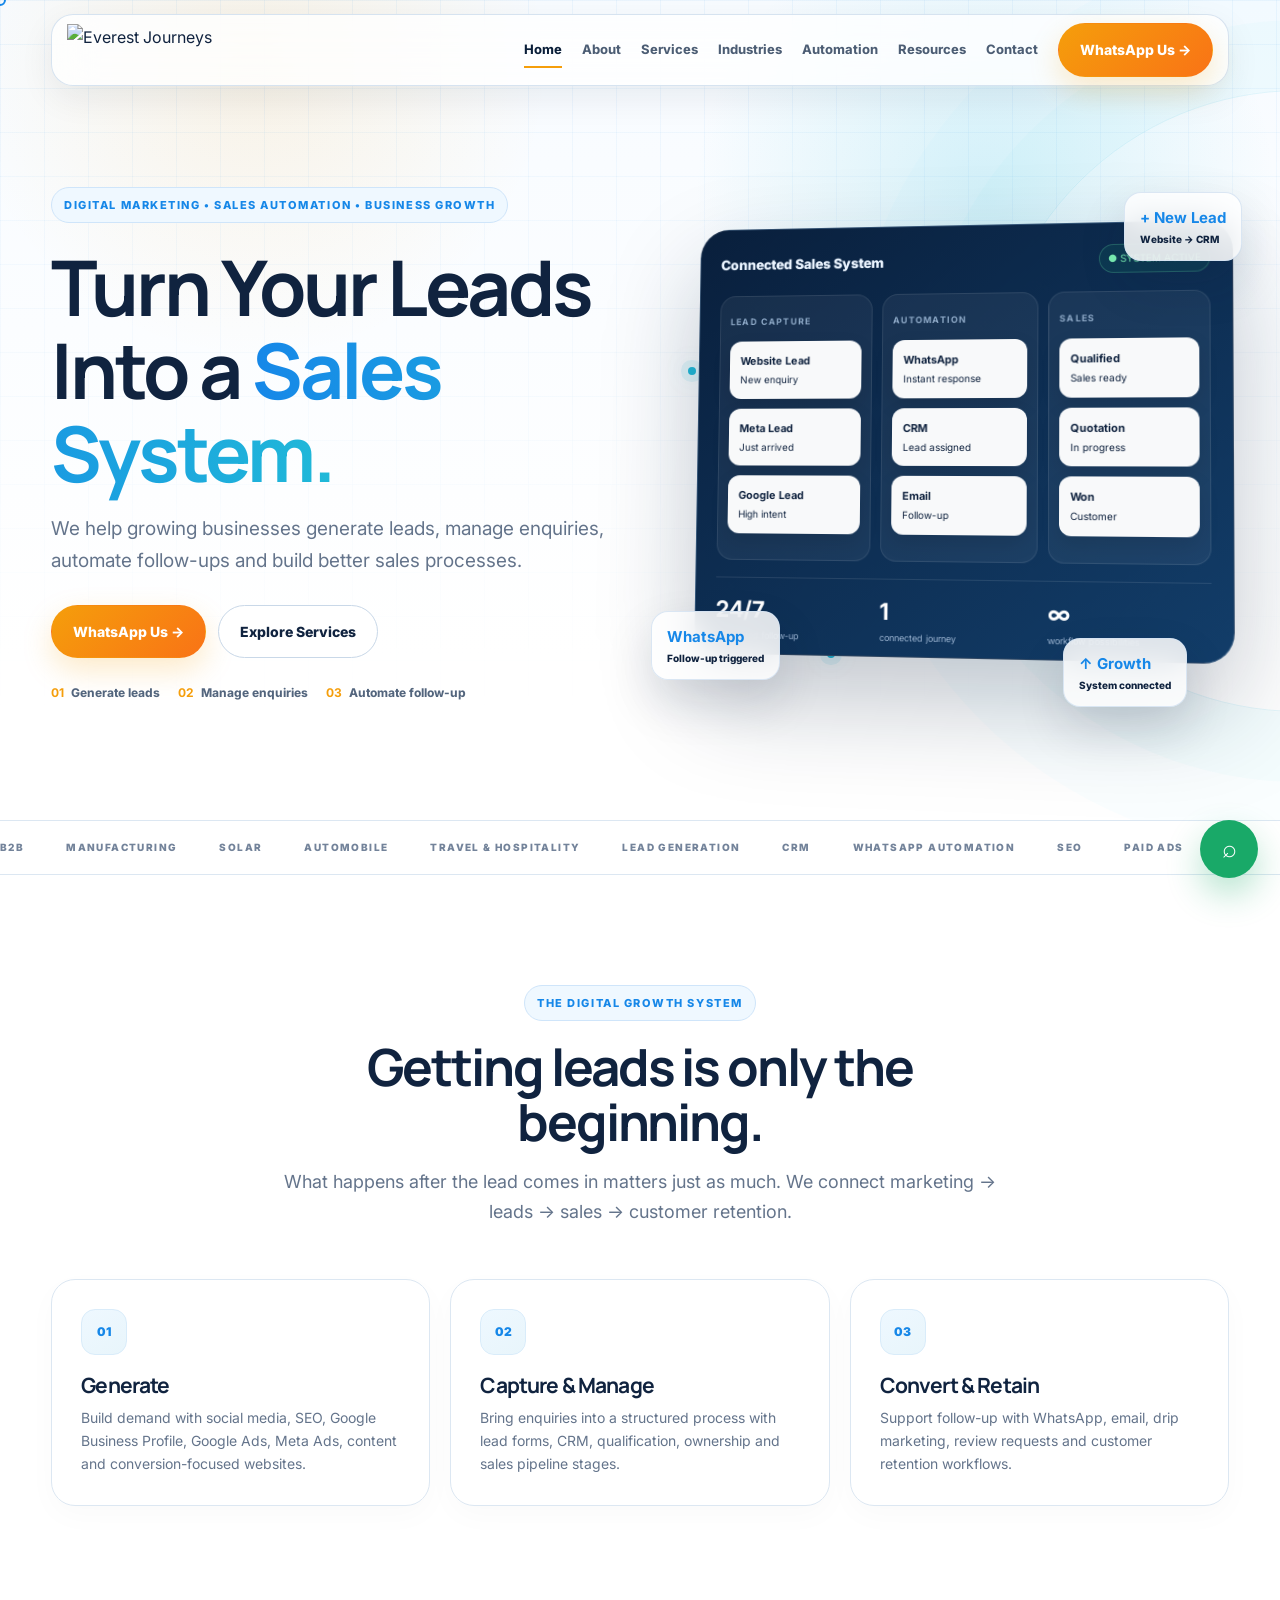
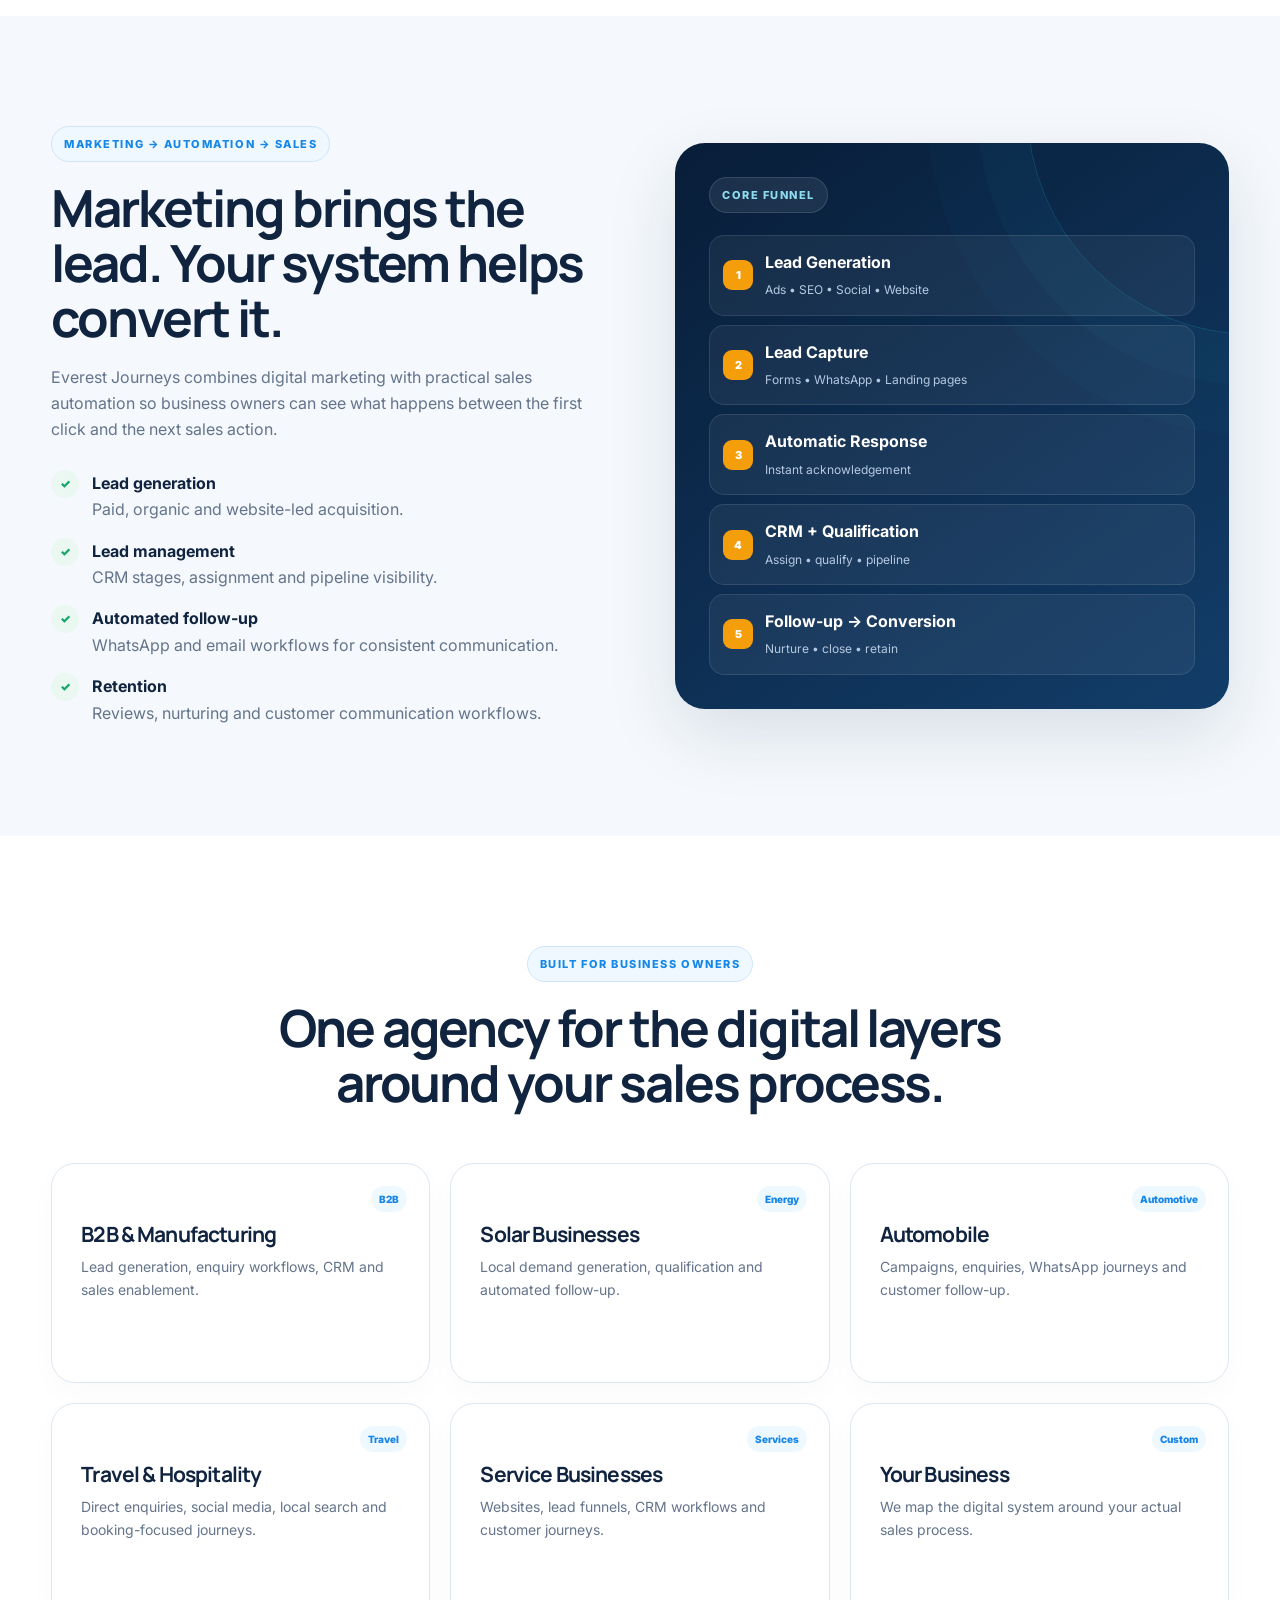
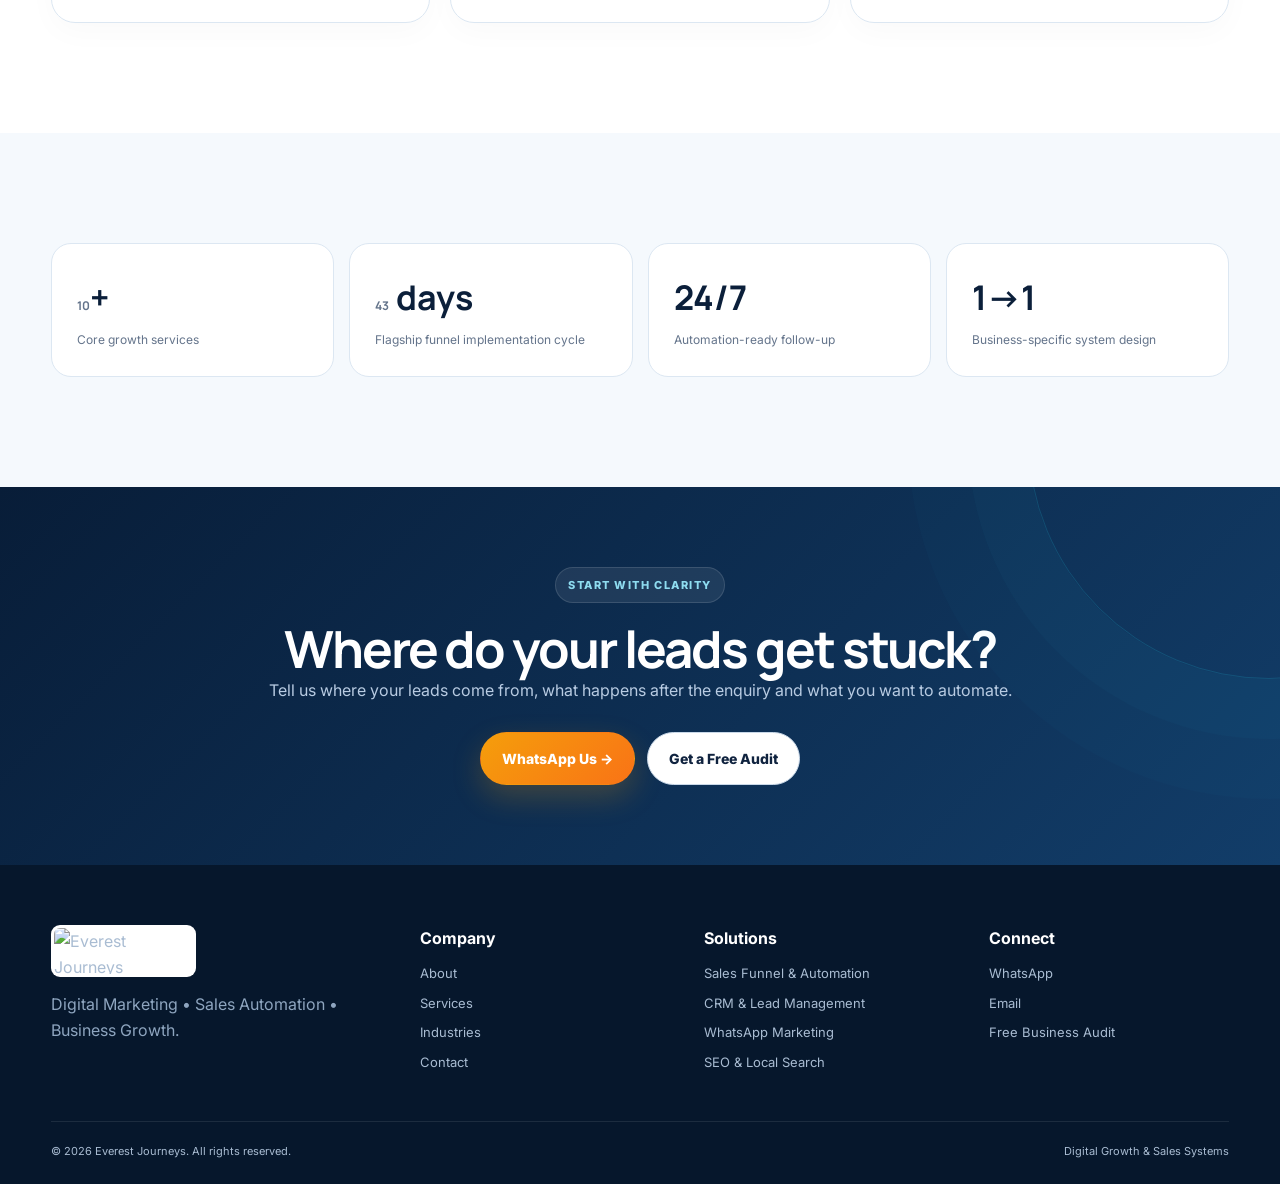
==== commit 71b92aeb: "Add files via upload" ====
--- a/index.html
+++ b/index.html
@@ -1,79 +1,80 @@
 <!doctype html>
-<html lang="en">
+<html lang="en-IN">
 <head>
-<meta charset="utf-8">
-<meta name="viewport" content="width=device-width,initial-scale=1">
-<title>Digital Marketing & Sales Automation | Everest Journeys</title>
-<meta name="description" content="Everest Journeys helps growing businesses generate leads, manage enquiries, automate follow-ups and build better sales processes.">
-<meta name="theme-color" content="#071a33">
-<meta property="og:title" content="Digital Marketing & Sales Automation | Everest Journeys">
-<meta property="og:description" content="Everest Journeys helps growing businesses generate leads, manage enquiries, automate follow-ups and build better sales processes.">
-<meta property="og:type" content="website">
-<link rel="icon" href="assets/logo.jpg">
+<meta charset="utf-8"><meta name="viewport" content="width=device-width,initial-scale=1">
+<title>Digital Marketing & Sales Automation Agency India | Everest Journeys</title><meta name="description" content="Everest Journeys is a digital marketing and sales automation agency helping businesses generate leads, manage enquiries, automate follow-ups and build better sales processes.">
+<link rel="canonical" href="https://everestjourneys.in/">
+<meta name="robots" content="index,follow,max-image-preview:large,max-snippet:-1,max-video-preview:-1">
+<meta name="theme-color" content="#0B1F3A">
+<meta property="og:type" content="website"><meta property="og:title" content="Digital Marketing & Sales Automation Agency India | Everest Journeys"><meta property="og:description" content="Everest Journeys is a digital marketing and sales automation agency helping businesses generate leads, manage enquiries, automate follow-ups and build better sales processes."><meta property="og:url" content="https://everestjourneys.in/">
+<link rel="icon" type="image/png" href="assets/logo.png">
 <link rel="stylesheet" href="style.css">
+<script type="application/ld+json">
+{
+ "@context":"https://schema.org",
+ "@type":"WebSite",
+ "name":"Digital Marketing & Sales Automation Agency India | Everest Journeys",
+ "url":"https://everestjourneys.in/",
+ "description":"Everest Journeys is a digital marketing and sales automation agency helping businesses generate leads, manage enquiries, automate follow-ups and build better sales processes.",
+ "isPartOf":{"@type":"WebSite","name":"Everest Journeys","url":"https://everestjourneys.in/"},
+ "publisher":{"@type":"Organization","name":"Everest Journeys","url":"https://everestjourneys.in/","email":"ronak@everestjourneys.in","telephone":"+919928728548"}
+}
+</script>
 </head>
 <body>
-<div class="loader"><img src="assets/logo.jpg" alt="Everest Journeys"></div>
+<div class="loader"><img src="assets/logo.png" alt="Everest Journeys"></div>
 <div class="cursor"></div>
-<header class="nav"><div class="container nav-inner">
-<a href="index.html" aria-label="Everest Journeys home"><img class="logo-img" src="assets/logo.jpg" alt="Everest Journeys"></a>
-<button class="menu" aria-label="Open menu">☰</button>
+<header class="nav"><div class="container nav-shell"><div class="nav-inner">
+<a class="logo-link" href="index.html" aria-label="Everest Journeys Home"><img class="logo-img" src="assets/logo.png" alt="Everest Journeys"></a>
+<button class="menu" aria-label="Open navigation">☰</button>
 <nav class="nav-links">
 <a href="index.html">Home</a><a href="about.html">About</a><a href="services.html">Services</a><a href="industries.html">Industries</a><a href="automation.html">Automation</a><a href="resources.html">Resources</a><a href="contact.html">Contact</a>
-<a class="btn btn-whatsapp" href="https://wa.me/919928728548?text=Hello%20Everest%20Journeys%2C%20I%20want%20to%20discuss%20my%20business." target="_blank" rel="noopener">WhatsApp Us →</a>
-</nav></div></header>
+<a class="btn btn-orange" href="https://wa.me/919928728548?text=Hello%20Everest%20Journeys%2C%20I%20want%20to%20discuss%20my%20business." target="_blank" rel="noopener">WhatsApp Us →</a>
+</nav></div></div></header>
 
 <main>
 <section class="hero"><div class="container hero-grid">
-<div class="reveal">
-<span class="eyebrow">Digital Marketing • Sales Automation</span>
-<h1>Turn Your Leads Into a <span>Sales System.</span></h1>
+<div class="reveal"><span class="eyebrow">Digital Marketing • Sales Automation • Business Growth</span>
+<h1>Turn Your Leads Into a <span class="gradient-text">Sales System.</span></h1>
 <p class="hero-copy">We help growing businesses generate leads, manage enquiries, automate follow-ups and build better sales processes.</p>
-<div class="actions"><a class="btn btn-whatsapp" href="https://wa.me/919928728548?text=Hello%20Everest%20Journeys%2C%20I%20want%20a%20business%20growth%20audit." target="_blank" rel="noopener">WhatsApp Us →</a><a class="btn btn-outline" href="services.html">Explore Services</a></div>
-<div class="hero-note"><span><b>01</b> Generate leads</span><span><b>02</b> Manage enquiries</span><span><b>03</b> Automate follow-up</span></div>
-</div>
-<div class="visual reveal delay-2">
-<div class="dashboard"><div class="dash-head"><div class="dash-title">Live Sales Pipeline</div><div class="live">● SYSTEM ACTIVE</div></div>
+<div class="actions"><a class="btn btn-orange" href="https://wa.me/919928728548?text=Hello%20Everest%20Journeys%2C%20I%20want%20a%20business%20growth%20audit." target="_blank" rel="noopener">WhatsApp Us →</a><a class="btn btn-outline" href="services.html">Explore Services</a></div>
+<div class="hero-note"><span><b>01</b> Generate leads</span><span><b>02</b> Manage enquiries</span><span><b>03</b> Automate follow-up</span></div></div>
+<div class="visual reveal delay-2"><span class="node n1"></span><span class="node n2"></span><span class="node n3"></span>
+<div class="dashboard"><div class="dash-head"><div class="dash-title">Connected Sales System</div><div class="live">● SYSTEM ACTIVE</div></div>
 <div class="pipeline">
-<div class="pipe"><strong>NEW LEADS</strong><div class="lead-card"><b>Website Enquiry</b>Just now</div><div class="lead-card"><b>Meta Lead</b>2 min ago</div><div class="lead-card"><b>Google Lead</b>8 min ago</div></div>
-<div class="pipe"><strong>FOLLOW-UP</strong><div class="lead-card"><b>WhatsApp</b>Automated</div><div class="lead-card"><b>CRM Task</b>Assigned</div><div class="lead-card"><b>Email</b>Scheduled</div></div>
-<div class="pipe"><strong>SALES</strong><div class="lead-card"><b>Qualified</b>High intent</div><div class="lead-card"><b>Quotation</b>Pending</div><div class="lead-card"><b>Won</b>Closed</div></div>
-</div><div class="metric"><div><strong>24/7</strong><small> follow-up</small></div><div><strong>01</strong><small> connected system</small></div><div><strong>∞</strong><small> growth workflows</small></div></div>
-</div>
-<div class="float-card fc1"><b>+ New Lead</b>Website → CRM</div><div class="float-card fc2"><b>WhatsApp</b>Follow-up sent</div><div class="float-card fc3"><b>↑ Growth</b>Process connected</div>
+<div class="pipe"><strong>LEAD CAPTURE</strong><div class="lead-card"><b>Website Lead</b>New enquiry</div><div class="lead-card"><b>Meta Lead</b>Just arrived</div><div class="lead-card"><b>Google Lead</b>High intent</div></div>
+<div class="pipe"><strong>AUTOMATION</strong><div class="lead-card"><b>WhatsApp</b>Instant response</div><div class="lead-card"><b>CRM</b>Lead assigned</div><div class="lead-card"><b>Email</b>Follow-up</div></div>
+<div class="pipe"><strong>SALES</strong><div class="lead-card"><b>Qualified</b>Sales ready</div><div class="lead-card"><b>Quotation</b>In progress</div><div class="lead-card"><b>Won</b>Customer</div></div>
+</div><div class="metric"><div><strong>24/7</strong><small>automated follow-up</small></div><div><strong>1</strong><small>connected journey</small></div><div><strong>∞</strong><small>workflow possibilities</small></div></div></div>
+<div class="float-card fc1"><b>+ New Lead</b>Website → CRM</div><div class="float-card fc2"><b>WhatsApp</b>Follow-up triggered</div><div class="float-card fc3"><b>↑ Growth</b>System connected</div>
 </div></div></section>
 
-<div class="marquee"><div class="marquee-track"><span>B2B</span><span>Manufacturing</span><span>Solar</span><span>Automobile</span><span>Travel</span><span>Hospitality</span><span>Lead Generation</span><span>CRM</span><span>WhatsApp Automation</span><span>B2B</span><span>Manufacturing</span><span>Solar</span><span>Automobile</span><span>Travel</span><span>Hospitality</span></div></div>
+<div class="marquee"><div class="marquee-track"><span>B2B</span><span>Manufacturing</span><span>Solar</span><span>Automobile</span><span>Travel & Hospitality</span><span>Lead Generation</span><span>CRM</span><span>WhatsApp Automation</span><span>SEO</span><span>Paid Ads</span><span>B2B</span><span>Manufacturing</span><span>Solar</span><span>Automobile</span><span>Travel & Hospitality</span><span>Lead Generation</span><span>CRM</span><span>WhatsApp Automation</span><span>SEO</span><span>Paid Ads</span></div></div>
 
 <section class="section"><div class="container">
-<div class="section-head center reveal"><span class="eyebrow">The Growth Framework</span><h2 style="margin-top:18px">Marketing should not stop at the lead.</h2><p class="sub">A better digital growth system connects acquisition, enquiry management, follow-up and sales operations.</p></div>
-<div class="grid-3">
-<div class="card reveal"><div class="icon">01</div><h3>Generate</h3><p>Build demand with social media, SEO, Google Ads, Meta Ads, content and conversion-focused websites.</p></div>
-<div class="card reveal delay-1"><div class="icon">02</div><h3>Manage</h3><p>Capture enquiries, organize leads and create a clearer process for your sales team.</p></div>
-<div class="card reveal delay-2"><div class="icon">03</div><h3>Convert</h3><p>Use CRM, WhatsApp, email and automated follow-ups to support the customer journey.</p></div>
-</div></div></section>
+<div class="section-head center reveal"><span class="eyebrow">The Digital Growth System</span><h2 style="margin-top:18px">Getting leads is only the beginning.</h2><p class="sub">What happens after the lead comes in matters just as much. We connect marketing → leads → sales → customer retention.</p></div>
+<div class="grid-3"><div class="card reveal"><div class="icon">01</div><h3>Generate</h3><p>Build demand with social media, SEO, Google Business Profile, Google Ads, Meta Ads, content and conversion-focused websites.</p></div>
+<div class="card reveal delay-1"><div class="icon">02</div><h3>Capture & Manage</h3><p>Bring enquiries into a structured process with lead forms, CRM, qualification, ownership and sales pipeline stages.</p></div>
+<div class="card reveal delay-2"><div class="icon">03</div><h3>Convert & Retain</h3><p>Support follow-up with WhatsApp, email, drip marketing, review requests and customer retention workflows.</p></div></div></div></section>
 
-<section class="section soft"><div class="container split">
-<div class="reveal"><span class="eyebrow">Why Everest Journeys</span><h2 style="margin-top:18px">From marketing activity to a connected growth system.</h2>
-<div class="checks"><div class="check"><i>✓</i><div><b>Lead generation</b><p>Paid, organic and website-led acquisition.</p></div></div><div class="check"><i>✓</i><div><b>Lead management</b><p>CRM structure, assignment and pipeline visibility.</p></div></div><div class="check"><i>✓</i><div><b>Automated follow-up</b><p>WhatsApp and email workflows that reduce manual repetition.</p></div></div><div class="check"><i>✓</i><div><b>Business-focused execution</b><p>Campaigns and systems designed around enquiries and sales processes.</p></div></div></div></div>
-<div class="system reveal delay-2"><span class="eyebrow" style="background:rgba(255,255,255,.08);border-color:rgba(255,255,255,.12);color:#8ed8ff">Connected System</span><div class="flow"><div class="flow-row"><div class="flow-num">1</div><div><b>Traffic</b><br><span>Google • Meta • Organic • Website</span></div></div><div class="flow-row"><div class="flow-num">2</div><div><b>Lead Capture</b><br><span>Forms • WhatsApp • Landing pages</span></div></div><div class="flow-row"><div class="flow-num">3</div><div><b>CRM & Automation</b><br><span>Assign • Follow-up • Nurture</span></div></div><div class="flow-row"><div class="flow-num">4</div><div><b>Sales</b><br><span>Qualified enquiry → opportunity</span></div></div></div></div>
-</div></section>
+<section class="section soft"><div class="container split"><div class="reveal"><span class="eyebrow">Marketing → Automation → Sales</span><h2 style="margin-top:18px">Marketing brings the lead. Your system helps convert it.</h2><p style="margin-top:18px">Everest Journeys combines digital marketing with practical sales automation so business owners can see what happens between the first click and the next sales action.</p>
+<div class="checks"><div class="check"><i>✓</i><div><b>Lead generation</b><p>Paid, organic and website-led acquisition.</p></div></div><div class="check"><i>✓</i><div><b>Lead management</b><p>CRM stages, assignment and pipeline visibility.</p></div></div><div class="check"><i>✓</i><div><b>Automated follow-up</b><p>WhatsApp and email workflows for consistent communication.</p></div></div><div class="check"><i>✓</i><div><b>Retention</b><p>Reviews, nurturing and customer communication workflows.</p></div></div></div></div>
+<div class="system reveal delay-2"><span class="eyebrow" style="background:rgba(255,255,255,.08);border-color:rgba(255,255,255,.12);color:#8EDCF0">Core Funnel</span><div class="flow"><div class="flow-row"><div class="flow-num">1</div><div><b>Lead Generation</b><br><span>Ads • SEO • Social • Website</span></div></div><div class="flow-row"><div class="flow-num">2</div><div><b>Lead Capture</b><br><span>Forms • WhatsApp • Landing pages</span></div></div><div class="flow-row"><div class="flow-num">3</div><div><b>Automatic Response</b><br><span>Instant acknowledgement</span></div></div><div class="flow-row"><div class="flow-num">4</div><div><b>CRM + Qualification</b><br><span>Assign • qualify • pipeline</span></div></div><div class="flow-row"><div class="flow-num">5</div><div><b>Follow-up → Conversion</b><br><span>Nurture • close • retain</span></div></div></div></div></div></section>
 
-<section class="section"><div class="container"><div class="section-head center reveal"><span class="eyebrow">Industries</span><h2 style="margin-top:18px">Built for businesses with a sales process.</h2><p class="sub">Solutions can be adapted to the way your industry acquires, handles and converts enquiries.</p></div>
-<div class="grid-3"><a class="card industry reveal" href="industries.html#b2b"><span class="tag">B2B</span><h3>Manufacturing & B2B</h3><p>Lead generation, enquiry workflows, CRM and sales enablement.</p></a><a class="card industry reveal delay-1" href="industries.html#solar"><span class="tag">Energy</span><h3>Solar Businesses</h3><p>Local demand generation, lead qualification and automated follow-up.</p></a><a class="card industry reveal delay-2" href="industries.html#auto"><span class="tag">Automotive</span><h3>Automobile</h3><p>Campaigns, enquiries, WhatsApp journeys and showroom lead management.</p></a><a class="card industry reveal" href="industries.html#travel"><span class="tag">Travel</span><h3>Travel & Hospitality</h3><p>Direct enquiries, social media, OTA support and booking-focused journeys.</p></a><a class="card industry reveal delay-1" href="industries.html"><span class="tag">Digital</span><h3>Service Businesses</h3><p>Websites, lead funnels, CRM workflows and digital customer journeys.</p></a><a class="card industry reveal delay-2" href="contact.html"><span class="tag">Custom</span><h3>Your Business</h3><p>Tell us how your sales process works and we can map the digital system.</p></a></div></div></section>
+<section class="section"><div class="container"><div class="section-head center reveal"><span class="eyebrow">Built For Business Owners</span><h2 style="margin-top:18px">One agency for the digital layers around your sales process.</h2></div>
+<div class="grid-3"><a class="card industry reveal" href="industries.html#b2b"><span class="tag">B2B</span><h3>B2B & Manufacturing</h3><p>Lead generation, enquiry workflows, CRM and sales enablement.</p></a><a class="card industry reveal delay-1" href="industries.html#solar"><span class="tag">Energy</span><h3>Solar Businesses</h3><p>Local demand generation, qualification and automated follow-up.</p></a><a class="card industry reveal delay-2" href="industries.html#auto"><span class="tag">Automotive</span><h3>Automobile</h3><p>Campaigns, enquiries, WhatsApp journeys and customer follow-up.</p></a><a class="card industry reveal" href="industries.html#travel"><span class="tag">Travel</span><h3>Travel & Hospitality</h3><p>Direct enquiries, social media, local search and booking-focused journeys.</p></a><a class="card industry reveal delay-1" href="industries.html#services"><span class="tag">Services</span><h3>Service Businesses</h3><p>Websites, lead funnels, CRM workflows and customer journeys.</p></a><a class="card industry reveal delay-2" href="contact.html"><span class="tag">Custom</span><h3>Your Business</h3><p>We map the digital system around your actual sales process.</p></a></div></div></section>
 
-<section class="cta"><div class="container center reveal"><span class="eyebrow" style="background:rgba(255,255,255,.08);border-color:rgba(255,255,255,.12);color:#8ed8ff">Start With Clarity</span><h2 style="margin-top:18px">Let’s map your lead-to-sale process.</h2><p>Tell us where leads come from, where they get stuck and what you want to automate.</p><div class="actions"><a class="btn btn-whatsapp" href="https://wa.me/919928728548?text=Hello%20Everest%20Journeys%2C%20I%20want%20to%20map%20my%20lead-to-sale%20process." target="_blank" rel="noopener">WhatsApp Us →</a><a class="btn btn-outline" href="contact.html">Contact Us</a></div></div></section>
+<section class="section soft"><div class="container"><div class="stats"><div class="stat reveal"><strong><span data-count="10">0</span>+</strong><span>Core growth services</span></div><div class="stat reveal delay-1"><strong><span data-count="45">0</span> days</strong><span>Flagship funnel implementation cycle</span></div><div class="stat reveal delay-2"><strong>24/7</strong><span>Automation-ready follow-up</span></div><div class="stat reveal delay-3"><strong>1→1</strong><span>Business-specific system design</span></div></div></div></section>
+
+<section class="cta"><div class="container center reveal"><span class="eyebrow" style="background:rgba(255,255,255,.08);border-color:rgba(255,255,255,.12);color:#8EDCF0">Start With Clarity</span><h2 style="margin-top:18px">Where do your leads get stuck?</h2><p>Tell us where your leads come from, what happens after the enquiry and what you want to automate.</p><div class="actions"><a class="btn btn-orange" href="https://wa.me/919928728548?text=Hello%20Everest%20Journeys%2C%20I%20want%20a%20business%20growth%20audit." target="_blank" rel="noopener">WhatsApp Us →</a><a class="btn btn-outline" href="contact.html">Get a Free Audit</a></div></div></section>
 </main>
 
 <a class="whatsapp-float" href="https://wa.me/919928728548?text=Hello%20Everest%20Journeys%2C%20I%20want%20a%20business%20growth%20audit." target="_blank" rel="noopener" aria-label="WhatsApp Everest Journeys">⌕</a>
-<footer class="footer"><div class="container">
-<div class="footer-grid">
-<div><img class="logo-img" src="assets/logo.jpg" alt="Everest Journeys"><p style="margin-top:15px;max-width:300px">Digital Marketing • Sales Automation • Business Growth.</p></div>
+<footer class="footer"><div class="container"><div class="footer-grid">
+<div><img class="logo-img" src="assets/logo.png" alt="Everest Journeys"><p style="margin-top:14px;max-width:310px">Digital Marketing • Sales Automation • Business Growth.</p></div>
 <div><h4>Company</h4><a href="about.html">About</a><a href="services.html">Services</a><a href="industries.html">Industries</a><a href="contact.html">Contact</a></div>
-<div><h4>Solutions</h4><a href="automation.html">Sales Automation</a><a href="resources.html">Resources</a><a href="services.html#crm">CRM & WhatsApp</a><a href="services.html#ads">Paid Advertising</a></div>
-<div><h4>Connect</h4><a href="https://wa.me/919928728548" target="_blank" rel="noopener">WhatsApp</a><a href="mailto:ronak@everestjourneys.in">Email</a><a href="contact.html">Free Audit</a></div>
-</div>
-<div class="footer-bottom"><span>© 2026 Everest Journeys. All rights reserved.</span><span>Digital Growth & Sales Systems</span></div>
-</div></footer>
+<div><h4>Solutions</h4><a href="automation.html">Sales Funnel & Automation</a><a href="services.html#crm">CRM & Lead Management</a><a href="services.html#whatsapp">WhatsApp Marketing</a><a href="services.html#seo">SEO & Local Search</a></div>
+<div><h4>Connect</h4><a href="https://wa.me/919928728548" target="_blank" rel="noopener">WhatsApp</a><a href="mailto:ronak@everestjourneys.in">Email</a><a href="contact.html">Free Business Audit</a></div>
+</div><div class="footer-bottom"><span>© 2026 Everest Journeys. All rights reserved.</span><span>Digital Growth & Sales Systems</span></div></div></footer>
 <script src="script.js"></script>
 </body></html>
--- a/style.css
+++ b/style.css
@@ -1,145 +1,130 @@
+
+@import url('https://fonts.googleapis.com/css2?family=Inter:wght@400;500;600;700;800&family=Manrope:wght@600;700;800&display=swap');
 
 :root{
-  --navy:#071a33;--navy2:#0b2749;--blue:#1267d6;--cyan:#27b7ff;--orange:#ff9800;
-  --ink:#10233d;--muted:#607089;--line:#dce6f2;--soft:#f5f8fc;--white:#fff;
-  --shadow:0 24px 70px rgba(7,26,51,.12);--radius:24px;
+  --navy:#0B1F3A; --navy-2:#102D50; --blue:#1687E8; --cyan:#20B9D8;
+  --orange:#F59E0B; --orange-2:#F97316; --green:#16A66A;
+  --ink:#10233F; --muted:#64748B; --line:#DCE7F2; --soft:#F5F9FD; --white:#fff;
+  --glass:rgba(255,255,255,.72); --shadow:0 25px 70px rgba(11,31,58,.12);
+  --radius:24px;
 }
 *{box-sizing:border-box;margin:0;padding:0}
 html{scroll-behavior:smooth}
-body{font-family:Inter,ui-sans-serif,system-ui,-apple-system,Segoe UI,Roboto,Arial,sans-serif;color:var(--ink);background:#fff;line-height:1.6;overflow-x:hidden}
-a{text-decoration:none;color:inherit} button,input,textarea,select{font:inherit}
-.container{width:min(1160px,92%);margin:auto}
-.section{padding:105px 0;position:relative}
+body{font-family:Inter,Arial,sans-serif;color:var(--ink);background:#fff;line-height:1.65;overflow-x:hidden}
+a{text-decoration:none;color:inherit}button,input,textarea,select{font:inherit}
+.container{width:min(1180px,92%);margin:auto}
+.section{padding:110px 0;position:relative}
 .soft{background:var(--soft)}
 .center{text-align:center}
-.eyebrow{display:inline-flex;align-items:center;gap:8px;font-size:12px;font-weight:800;letter-spacing:.14em;text-transform:uppercase;color:var(--blue);background:#edf6ff;border:1px solid #d9ecff;padding:8px 12px;border-radius:999px}
-h1,h2,h3{line-height:1.08;letter-spacing:-.035em}
-h1{font-size:clamp(44px,6vw,78px);max-width:780px}
-h2{font-size:clamp(34px,4vw,54px)}
-h3{font-size:22px}
+.eyebrow{display:inline-flex;align-items:center;gap:8px;padding:8px 12px;border:1px solid #CFE5FA;border-radius:999px;background:#EFF8FF;color:var(--blue);font-size:11px;font-weight:800;letter-spacing:.14em;text-transform:uppercase}
+h1,h2,h3{font-family:Manrope,Inter,sans-serif;line-height:1.08;letter-spacing:-.04em}
+h1{font-size:clamp(46px,6vw,82px);max-width:880px}
+h2{font-size:clamp(34px,4vw,55px)}
+h3{font-size:21px}
 p{color:var(--muted)}
-.sub{max-width:720px;margin:16px auto 0;font-size:18px}
-.btn{display:inline-flex;align-items:center;justify-content:center;gap:9px;border-radius:999px;padding:14px 21px;font-weight:800;border:1px solid transparent;transition:.3s;cursor:pointer}
-.btn-primary{background:linear-gradient(135deg,var(--blue),#1596f3);color:#fff;box-shadow:0 12px 28px rgba(18,103,214,.25)}
-.btn-primary:hover{transform:translateY(-3px);box-shadow:0 18px 36px rgba(18,103,214,.3)}
-.btn-outline{border-color:#cbd8e8;background:#fff;color:var(--ink)}
+.sub{max-width:760px;margin:18px auto 0;font-size:18px}
+.btn{display:inline-flex;align-items:center;justify-content:center;gap:9px;padding:14px 21px;border-radius:999px;font-weight:800;font-size:14px;border:1px solid transparent;transition:.3s;cursor:pointer}
+.btn-primary{background:linear-gradient(135deg,var(--blue),var(--cyan));color:#fff;box-shadow:0 12px 30px rgba(22,135,232,.23)}
+.btn-primary:hover{transform:translateY(-3px);box-shadow:0 18px 40px rgba(22,135,232,.28)}
+.btn-outline{background:#fff;border-color:#C9D8E8;color:var(--ink)}
 .btn-outline:hover{transform:translateY(-3px);border-color:var(--blue);color:var(--blue)}
-.btn-whatsapp{background:#19a965;color:#fff;box-shadow:0 12px 28px rgba(25,169,101,.2)}
-.btn-whatsapp:hover{transform:translateY(-3px)}
-.nav{position:fixed;top:0;left:0;right:0;z-index:1000;background:rgba(255,255,255,.86);backdrop-filter:blur(18px);border-bottom:1px solid rgba(220,230,242,.7)}
-.nav-inner{height:78px;display:flex;align-items:center;justify-content:space-between;gap:25px}
-.logo-img{width:154px;height:54px;object-fit:contain;display:block}
-.nav-links{display:flex;align-items:center;gap:23px;font-size:14px;font-weight:750}
-.nav-links a:not(.btn){color:#43536b;position:relative}
+.btn-orange{background:linear-gradient(135deg,var(--orange),var(--orange-2));color:#fff;box-shadow:0 12px 30px rgba(245,158,11,.22)}
+.btn-orange:hover{transform:translateY(-3px)}
+.nav{position:fixed;z-index:1000;top:14px;left:0;right:0}
+.nav-shell{height:72px;background:rgba(255,255,255,.78);backdrop-filter:blur(20px);-webkit-backdrop-filter:blur(20px);border:1px solid rgba(206,221,237,.82);box-shadow:0 12px 35px rgba(11,31,58,.07);border-radius:22px;padding:0 15px}
+.nav-inner{height:100%;display:flex;align-items:center;justify-content:space-between;gap:18px}
+.logo-link{display:flex;align-items:center;min-width:0}
+.logo-img{width:145px;height:52px;object-fit:contain;display:block}
+.nav-links{display:flex;align-items:center;gap:20px;font-size:13px;font-weight:750}
+.nav-links a:not(.btn){color:#4C5D74;position:relative}
 .nav-links a:not(.btn):after{content:"";position:absolute;left:0;right:100%;bottom:-7px;height:2px;background:var(--orange);transition:.25s}
-.nav-links a:hover{color:var(--ink)}
+.nav-links a:hover,.nav-links a.active{color:var(--navy)}
 .nav-links a:hover:after,.nav-links a.active:after{right:0}
-.menu{display:none;border:0;background:none;font-size:28px}
-.hero{min-height:790px;padding:170px 0 100px;background:
-radial-gradient(circle at 80% 25%,rgba(39,183,255,.18),transparent 30%),
-radial-gradient(circle at 20% 10%,rgba(255,152,0,.10),transparent 25%),
-linear-gradient(180deg,#f8fbff,#fff);position:relative;overflow:hidden}
-.hero:before{content:"";position:absolute;inset:0;background-image:linear-gradient(rgba(18,103,214,.045) 1px,transparent 1px),linear-gradient(90deg,rgba(18,103,214,.045) 1px,transparent 1px);background-size:44px 44px;mask-image:linear-gradient(to bottom,#000,transparent 85%);pointer-events:none}
-.hero-grid{display:grid;grid-template-columns:1.02fr .98fr;align-items:center;gap:60px;position:relative;z-index:1}
-.hero h1{margin:22px 0}
-.hero h1 span{background:linear-gradient(90deg,var(--blue),var(--cyan));-webkit-background-clip:text;background-clip:text;color:transparent}
-.hero-copy{font-size:19px;max-width:660px}
-.actions{display:flex;gap:13px;flex-wrap:wrap;margin-top:28px}
-.hero-note{display:flex;gap:20px;flex-wrap:wrap;margin-top:28px;font-size:13px;color:#53647b;font-weight:700}
-.hero-note span{display:flex;align-items:center;gap:7px}
-.hero-note b{color:var(--orange)}
-.visual{position:relative;min-height:520px;perspective:1200px}
-.dashboard{position:absolute;inset:35px 5px 55px 20px;border:1px solid rgba(255,255,255,.35);border-radius:28px;background:linear-gradient(145deg,#0a2445,#0a315b);box-shadow:0 40px 90px rgba(7,26,51,.28);padding:22px;color:#fff;transform:rotateY(-8deg) rotateX(4deg);transition:.6s}
-.visual:hover .dashboard{transform:rotateY(-2deg) rotateX(1deg) translateY(-8px)}
-.dash-head{display:flex;justify-content:space-between;align-items:center;color:#dcecff}
-.dash-title{font-weight:850}
-.live{font-size:11px;padding:6px 9px;border-radius:999px;background:rgba(38,202,132,.12);color:#6df0b0;border:1px solid rgba(109,240,176,.2)}
-.pipeline{display:grid;grid-template-columns:repeat(3,1fr);gap:12px;margin-top:20px}
-.pipe{background:rgba(255,255,255,.06);border:1px solid rgba(255,255,255,.08);border-radius:16px;padding:12px;min-height:260px}
-.pipe>strong{font-size:10px;letter-spacing:.12em;color:#8fb0d5}
-.lead-card{margin-top:11px;background:#fff;color:var(--ink);border-radius:12px;padding:12px;box-shadow:0 8px 18px rgba(0,0,0,.1);font-size:11px}
-.lead-card b{display:block;font-size:12px;margin-bottom:2px}
-.metric{display:flex;justify-content:space-between;margin-top:18px;padding-top:15px;border-top:1px solid rgba(255,255,255,.1)}
-.metric strong{font-size:23px}.metric small{color:#9bb3d1}
-.float-card{position:absolute;background:#fff;border:1px solid #e5edf6;border-radius:18px;padding:14px 17px;box-shadow:0 20px 45px rgba(7,26,51,.15);font-size:12px;font-weight:800;animation:float 5s ease-in-out infinite}
-.float-card b{display:block;font-size:16px;color:var(--blue)}
-.fc1{top:4px;right:-12px}.fc2{bottom:22px;left:-18px;animation-delay:-2s}.fc3{bottom:0;right:45px;animation-delay:-3.2s}
+.menu{display:none;border:0;background:transparent;color:var(--navy);font-size:26px}
+.hero{padding:185px 0 110px;min-height:820px;position:relative;overflow:hidden;background:
+radial-gradient(circle at 77% 24%,rgba(32,185,216,.16),transparent 25%),
+radial-gradient(circle at 20% 8%,rgba(245,158,11,.10),transparent 23%),
+linear-gradient(180deg,#F7FBFF 0%,#fff 80%)}
+.hero:before{content:"";position:absolute;inset:0;background-image:linear-gradient(rgba(22,135,232,.055) 1px,transparent 1px),linear-gradient(90deg,rgba(22,135,232,.055) 1px,transparent 1px);background-size:44px 44px;mask-image:linear-gradient(to bottom,#000 5%,transparent 88%);pointer-events:none}
+.hero:after{content:"";position:absolute;width:620px;height:620px;right:-330px;top:90px;border:1px solid rgba(32,185,216,.12);border-radius:50%;box-shadow:0 0 0 70px rgba(32,185,216,.025),0 0 0 140px rgba(32,185,216,.018)}
+.hero-grid{display:grid;grid-template-columns:1fr 1fr;align-items:center;gap:62px;position:relative;z-index:2}
+.hero h1{margin:23px 0 18px}
+.gradient-text{background:linear-gradient(90deg,var(--blue),var(--cyan));-webkit-background-clip:text;background-clip:text;color:transparent}
+.hero-copy{font-size:19px;max-width:670px}
+.actions{display:flex;gap:12px;flex-wrap:wrap;margin-top:29px}
+.hero-note{display:flex;gap:18px;flex-wrap:wrap;margin-top:25px;color:#53657D;font-size:12px;font-weight:750}
+.hero-note span{display:flex;align-items:center;gap:7px}.hero-note b{color:var(--orange)}
+.visual{position:relative;min-height:520px;transition:transform .25s ease}
+.dashboard{position:absolute;inset:38px 0 48px 18px;border-radius:30px;padding:21px;background:linear-gradient(145deg,#091F3C,#123D69);box-shadow:0 45px 100px rgba(11,31,58,.25);border:1px solid rgba(255,255,255,.15);transform:perspective(1300px) rotateY(-7deg) rotateX(3deg);transition:.55s}
+.visual:hover .dashboard{transform:perspective(1300px) rotateY(-2deg) rotateX(1deg) translateY(-7px)}
+.dash-head{display:flex;justify-content:space-between;align-items:center;color:#EAF4FF}
+.dash-title{font-weight:850;font-size:14px}
+.live{font-size:10px;padding:5px 8px;border-radius:999px;background:rgba(22,166,106,.12);border:1px solid rgba(120,245,183,.22);color:#7BF0B3}
+.pipeline{display:grid;grid-template-columns:repeat(3,1fr);gap:10px;margin-top:18px}
+.pipe{min-height:270px;padding:10px;border:1px solid rgba(255,255,255,.09);border-radius:16px;background:rgba(255,255,255,.055)}
+.pipe>strong{font-size:9px;letter-spacing:.13em;color:#8EA9C7}
+.lead-card{margin-top:10px;padding:11px;background:rgba(255,255,255,.97);color:var(--ink);border-radius:12px;box-shadow:0 8px 20px rgba(0,0,0,.10);font-size:10px;animation:leadPulse 3.8s ease-in-out infinite}
+.lead-card:nth-child(3){animation-delay:.5s}.lead-card:nth-child(4){animation-delay:1s}
+.lead-card b{display:block;font-size:11px;margin-bottom:2px}
+@keyframes leadPulse{50%{transform:translateY(-3px);box-shadow:0 12px 24px rgba(32,185,216,.12)}}
+.metric{display:grid;grid-template-columns:repeat(3,1fr);gap:10px;margin-top:17px;padding-top:14px;border-top:1px solid rgba(255,255,255,.10)}
+.metric strong{font-size:23px;color:#fff}.metric small{display:block;color:#9DB6D3;font-size:9px}
+.float-card{position:absolute;padding:13px 15px;background:rgba(255,255,255,.86);backdrop-filter:blur(16px);border:1px solid rgba(214,228,242,.9);border-radius:17px;box-shadow:0 22px 48px rgba(11,31,58,.14);font-size:10px;font-weight:800;animation:float 5s ease-in-out infinite}
+.float-card b{display:block;font-size:15px;color:var(--blue)}.fc1{top:7px;right:-13px}.fc2{bottom:25px;left:-20px;animation-delay:-1.8s}.fc3{bottom:-2px;right:42px;animation-delay:-3s}
 @keyframes float{50%{transform:translateY(-12px)}}
-.marquee{border-block:1px solid var(--line);background:#fff;overflow:hidden}
-.marquee-track{display:flex;gap:45px;width:max-content;padding:20px 0;font-size:12px;font-weight:850;letter-spacing:.12em;text-transform:uppercase;color:#73839a;animation:marquee 24s linear infinite}
+.node{position:absolute;width:8px;height:8px;border-radius:50%;background:var(--cyan);box-shadow:0 0 0 7px rgba(32,185,216,.10),0 0 24px rgba(32,185,216,.35);animation:nodeMove 4s linear infinite}
+.node.n1{left:3%;top:35%;animation-delay:-1s}.node.n2{right:8%;top:48%;animation-delay:-2.2s}.node.n3{left:28%;bottom:9%;animation-delay:-3.1s}
+@keyframes nodeMove{50%{transform:translate(24px,-16px)}}
+.marquee{overflow:hidden;border-block:1px solid var(--line);background:#fff}
+.marquee-track{width:max-content;display:flex;gap:42px;padding:18px 0;color:#73839A;font-size:10px;font-weight:850;letter-spacing:.14em;text-transform:uppercase;animation:marquee 28s linear infinite}
 @keyframes marquee{to{transform:translateX(-50%)}}
-.section-head{max-width:780px;margin-bottom:52px}
-.section-head.center{margin-left:auto;margin-right:auto}
+.section-head{max-width:790px;margin-bottom:52px}.section-head.center{margin-left:auto;margin-right:auto}
 .grid-3{display:grid;grid-template-columns:repeat(3,1fr);gap:20px}
-.card{background:#fff;border:1px solid var(--line);border-radius:var(--radius);padding:30px;transition:.35s;position:relative;overflow:hidden}
-.card:before{content:"";position:absolute;width:130px;height:130px;right:-65px;top:-65px;border-radius:50%;background:radial-gradient(circle,rgba(39,183,255,.18),transparent 68%);opacity:0;transition:.35s}
-.card:hover{transform:translateY(-9px);box-shadow:var(--shadow);border-color:#cfe2f7}
+.card{position:relative;overflow:hidden;padding:29px;background:rgba(255,255,255,.82);border:1px solid var(--line);border-radius:var(--radius);transition:.35s;box-shadow:0 10px 30px rgba(11,31,58,.025)}
+.card:before{content:"";position:absolute;width:190px;height:190px;right:-105px;top:-105px;border-radius:50%;background:radial-gradient(circle,rgba(32,185,216,.15),transparent 68%);opacity:0;transition:.35s}
+.card:hover{transform:translateY(-9px);border-color:#C6DDF3;box-shadow:var(--shadow)}
 .card:hover:before{opacity:1}
-.icon{width:46px;height:46px;border-radius:14px;display:grid;place-items:center;background:#edf6ff;color:var(--blue);font-weight:900;margin-bottom:20px}
-.card p{margin-top:10px;font-size:15px}
+.icon{width:46px;height:46px;border-radius:14px;display:grid;place-items:center;background:linear-gradient(145deg,#EEF8FF,#E8F5FB);color:var(--blue);font-size:12px;font-weight:900;margin-bottom:19px;border:1px solid #D9ECFA}
+.card p{margin-top:10px;font-size:14px}
 .split{display:grid;grid-template-columns:1fr 1fr;gap:70px;align-items:center}
-.checks{display:grid;gap:15px;margin-top:28px}
-.check{display:flex;gap:13px;align-items:flex-start}
-.check i{width:28px;height:28px;border-radius:50%;display:grid;place-items:center;background:#eaf8f1;color:#12935b;font-style:normal;font-weight:900;flex:0 0 auto}
-.system{background:linear-gradient(145deg,#071a33,#0b3159);border-radius:32px;padding:34px;color:#fff;box-shadow:var(--shadow);position:relative;overflow:hidden}
-.system:after{content:"";position:absolute;width:350px;height:350px;border-radius:50%;background:rgba(39,183,255,.12);right:-180px;top:-180px}
-.flow{display:grid;gap:10px;margin-top:24px;position:relative;z-index:1}
-.flow-row{display:flex;align-items:center;gap:12px;padding:14px;border:1px solid rgba(255,255,255,.1);background:rgba(255,255,255,.05);border-radius:15px}
-.flow-num{width:30px;height:30px;border-radius:9px;display:grid;place-items:center;background:var(--orange);color:#fff;font-weight:900}
-.flow-row span{color:#b8cce5;font-size:13px}
-.industry{display:block;min-height:230px}
-.industry h3{margin-top:35px}
-.industry .tag{position:absolute;top:25px;right:25px;font-size:11px;font-weight:850;color:var(--blue);background:#edf6ff;padding:6px 9px;border-radius:999px}
-.cta{padding:75px 0;background:linear-gradient(135deg,#071a33,#0b3159);color:#fff;position:relative;overflow:hidden}
-.cta:before,.cta:after{content:"";position:absolute;border-radius:50%;filter:blur(1px)}
-.cta:before{width:400px;height:400px;background:rgba(39,183,255,.12);right:-150px;top:-230px}
-.cta:after{width:260px;height:260px;background:rgba(255,152,0,.10);left:-120px;bottom:-160px}
-.cta p{color:#b9cce4;max-width:700px;margin:15px auto 0}
-.cta .actions{justify-content:center}
-.footer{background:#061529;color:#a9bad0;padding:58px 0 25px}
-.footer-grid{display:grid;grid-template-columns:1.3fr 1fr 1fr 1fr;gap:45px}
-.footer .logo-img{background:#fff;border-radius:10px;padding:3px}
-.footer h4{color:#fff;margin-bottom:13px}
-.footer a{display:block;font-size:14px;margin:8px 0;color:#a9bad0}.footer a:hover{color:#fff}
-.footer-bottom{border-top:1px solid rgba(255,255,255,.09);margin-top:40px;padding-top:20px;font-size:12px;display:flex;justify-content:space-between;gap:20px}
-.page-hero{padding:160px 0 90px;background:linear-gradient(180deg,#f7fbff,#fff);position:relative}
-.page-hero h1{margin-top:20px;max-width:900px}
-.breadcrumb{font-size:13px;color:#6b7b91;margin-top:15px}
-.service-grid{display:grid;grid-template-columns:repeat(2,1fr);gap:20px}
-.service-card{display:flex;gap:20px}
-.service-card .icon{flex:0 0 auto}
-.faq{border-top:1px solid var(--line)}
-.faq details{border-bottom:1px solid var(--line);padding:22px 0}
-.faq summary{cursor:pointer;font-weight:800;list-style:none;display:flex;justify-content:space-between;gap:20px}
-.faq summary:after{content:"+";color:var(--blue);font-size:22px}.faq details[open] summary:after{content:"−"}
-.faq p{padding-top:12px;max-width:850px}
-.form-wrap{display:grid;grid-template-columns:.85fr 1.15fr;gap:30px}
-.form-card{background:#fff;border:1px solid var(--line);border-radius:28px;padding:30px;box-shadow:var(--shadow)}
-.field{display:grid;gap:7px;margin-bottom:16px}.field label{font-size:13px;font-weight:800}
-.field input,.field textarea,.field select{width:100%;border:1px solid #d5e0ec;border-radius:13px;padding:13px 14px;outline:none;background:#fbfdff}
-.field input:focus,.field textarea:focus,.field select:focus{border-color:var(--blue);box-shadow:0 0 0 4px rgba(18,103,214,.08)}
-.field textarea{min-height:135px;resize:vertical}
-.notice{padding:14px;border-radius:14px;background:#f4f8fd;border:1px solid #e0eaf4;font-size:13px;color:#607089}
-.whatsapp-float{position:fixed;right:22px;bottom:22px;z-index:900;width:58px;height:58px;border-radius:50%;display:grid;place-items:center;background:#19a965;color:#fff;box-shadow:0 15px 35px rgba(25,169,101,.35);font-size:26px;transition:.3s}
-.whatsapp-float:hover{transform:translateY(-5px) scale(1.04)}
-.reveal{opacity:0;transform:translateY(28px);transition:opacity .8s ease,transform .8s ease}.reveal.visible{opacity:1;transform:none}
-.delay-1{transition-delay:.08s}.delay-2{transition-delay:.16s}.delay-3{transition-delay:.24s}
-.loader{position:fixed;inset:0;background:#fff;z-index:2000;display:grid;place-items:center;transition:.5s}
-.loader.hide{opacity:0;visibility:hidden}.loader img{width:160px;height:90px;object-fit:contain}
-.cursor{position:fixed;width:14px;height:14px;border:2px solid var(--blue);border-radius:50%;pointer-events:none;z-index:3000;transform:translate(-50%,-50%);transition:width .2s,height .2s,background .2s;display:none}
-@media (pointer:fine){.cursor{display:block}}
-@media(max-width:980px){
- .nav-links{position:fixed;top:78px;left:0;right:0;background:#fff;border-bottom:1px solid var(--line);padding:18px 5%;display:none;flex-direction:column;align-items:stretch}
- .nav-links.open{display:flex}.nav-links .btn{text-align:center}.menu{display:block}
- .hero-grid,.split,.form-wrap{grid-template-columns:1fr}.visual{min-height:500px}.dashboard{inset:20px 10px 60px 10px}
- .grid-3{grid-template-columns:1fr 1fr}.footer-grid{grid-template-columns:1fr 1fr}
+.checks{display:grid;gap:15px;margin-top:27px}
+.check{display:flex;gap:13px;align-items:flex-start}.check i{flex:0 0 auto;width:28px;height:28px;border-radius:50%;display:grid;place-items:center;background:#EAF8F1;color:var(--green);font-style:normal;font-size:12px;font-weight:900}
+.system{position:relative;overflow:hidden;padding:34px;border-radius:30px;background:linear-gradient(145deg,#081D38,#123D69);color:#fff;box-shadow:var(--shadow)}
+.system:before{content:"";position:absolute;width:450px;height:450px;right:-250px;top:-260px;border-radius:50%;border:1px solid rgba(32,185,216,.22);box-shadow:0 0 0 50px rgba(32,185,216,.03),0 0 0 100px rgba(32,185,216,.02)}
+.flow{display:grid;gap:9px;margin-top:22px;position:relative;z-index:1}
+.flow-row{display:flex;align-items:center;gap:12px;padding:13px;border-radius:15px;border:1px solid rgba(255,255,255,.10);background:rgba(255,255,255,.055);transition:.3s}
+.flow-row:hover{transform:translateX(6px);border-color:rgba(32,185,216,.35)}
+.flow-num{width:30px;height:30px;flex:0 0 auto;border-radius:9px;display:grid;place-items:center;background:var(--orange);color:#fff;font-size:11px;font-weight:900}
+.flow-row span{font-size:12px;color:#B5C9E1}
+.industry{display:block;min-height:220px}.industry h3{margin-top:30px}.tag{position:absolute;right:22px;top:22px;padding:5px 8px;border-radius:999px;background:#EEF8FF;color:var(--blue);font-size:10px;font-weight:850}
+.stats{display:grid;grid-template-columns:repeat(4,1fr);gap:15px}
+.stat{padding:25px;border:1px solid var(--line);border-radius:20px;background:#fff}.stat strong{display:block;font-family:Manrope;font-size:34px;color:var(--navy)}.stat span{font-size:12px;color:var(--muted)}
+.page-hero{padding:165px 0 90px;background:linear-gradient(180deg,#F7FBFF,#fff);position:relative;overflow:hidden}
+.page-hero:after{content:"";position:absolute;width:430px;height:430px;right:-180px;top:90px;border:1px solid rgba(32,185,216,.12);border-radius:50%;box-shadow:0 0 0 60px rgba(32,185,216,.025),0 0 0 120px rgba(32,185,216,.018)}
+.page-hero h1{margin-top:20px;position:relative;z-index:1}.breadcrumb{margin-top:15px;font-size:12px;color:#7A8AA0}
+.service-grid{display:grid;grid-template-columns:repeat(2,1fr);gap:20px}.service-card{display:flex;gap:19px}.service-card .icon{flex:0 0 auto}
+.price{margin-top:17px;font-family:Manrope;font-weight:850;font-size:25px;color:var(--navy)}.price small{font-family:Inter;font-size:12px;color:var(--muted);font-weight:600}
+.list{display:grid;gap:8px;margin-top:14px;padding-left:0;list-style:none}.list li{font-size:13px;color:var(--muted)}.list li:before{content:"✓";color:var(--green);font-weight:900;margin-right:8px}
+.faq{border-top:1px solid var(--line)}.faq details{border-bottom:1px solid var(--line);padding:22px 0}.faq summary{cursor:pointer;list-style:none;display:flex;justify-content:space-between;gap:20px;font-weight:800}.faq summary:after{content:"+";color:var(--blue);font-size:22px}.faq details[open] summary:after{content:"−"}.faq p{padding-top:12px;max-width:850px}
+.form-wrap{display:grid;grid-template-columns:.82fr 1.18fr;gap:30px}.form-card{padding:30px;border:1px solid var(--line);border-radius:28px;background:#fff;box-shadow:var(--shadow)}
+.field{display:grid;gap:7px;margin-bottom:15px}.field label{font-size:12px;font-weight:800}.field input,.field textarea,.field select{width:100%;padding:13px 14px;border:1px solid #D4E0EC;border-radius:13px;background:#FBFDFF;outline:none}.field input:focus,.field textarea:focus,.field select:focus{border-color:var(--blue);box-shadow:0 0 0 4px rgba(22,135,232,.08)}.field textarea{min-height:135px;resize:vertical}
+.notice{padding:13px 14px;border-radius:13px;background:#F4F8FD;border:1px solid #DFE9F3;font-size:12px;color:#607089}
+.cta{position:relative;overflow:hidden;padding:80px 0;background:linear-gradient(135deg,#081D38,#123D69);color:#fff}.cta:before{content:"";position:absolute;width:480px;height:480px;right:-230px;top:-290px;border-radius:50%;border:1px solid rgba(32,185,216,.2);box-shadow:0 0 0 60px rgba(32,185,216,.03),0 0 0 120px rgba(32,185,216,.02)}.cta p{color:#B8CBE2}.cta .actions{justify-content:center}
+.footer{padding:60px 0 24px;background:#06172C;color:#A9BCD2}.footer-grid{display:grid;grid-template-columns:1.35fr 1fr 1fr 1fr;gap:45px}.footer .logo-img{background:#fff;border-radius:9px;padding:3px}.footer p{color:#8EA5BF}.footer h4{color:#fff;margin-bottom:12px}.footer a{display:block;font-size:13px;margin:8px 0;color:#A9BCD2}.footer a:hover{color:#fff}.footer-bottom{display:flex;justify-content:space-between;gap:20px;margin-top:40px;padding-top:20px;border-top:1px solid rgba(255,255,255,.09);font-size:11px}
+.whatsapp-float{position:fixed;z-index:950;right:22px;bottom:22px;width:58px;height:58px;border-radius:50%;display:grid;place-items:center;background:#19A968;color:#fff;font-size:25px;box-shadow:0 16px 35px rgba(25,169,104,.32);transition:.3s}.whatsapp-float:hover{transform:translateY(-5px) scale(1.04)}
+.reveal{opacity:0;transform:translateY(28px);transition:opacity .8s ease,transform .8s ease}.reveal.visible{opacity:1;transform:none}.delay-1{transition-delay:.08s}.delay-2{transition-delay:.16s}.delay-3{transition-delay:.24s}
+.loader{position:fixed;z-index:3000;inset:0;display:grid;place-items:center;background:#fff;transition:.5s}.loader.hide{opacity:0;visibility:hidden}.loader img{width:170px;height:95px;object-fit:contain}
+.cursor{position:fixed;z-index:4000;width:12px;height:12px;border:2px solid var(--blue);border-radius:50%;pointer-events:none;transform:translate(-50%,-50%);display:none;transition:.2s}
+@media(pointer:fine){.cursor{display:block}}
+@media(max-width:1000px){
+ .nav{top:8px}.nav-shell{border-radius:18px}.nav-links{position:fixed;display:none;left:4%;right:4%;top:88px;padding:18px;background:rgba(255,255,255,.96);backdrop-filter:blur(18px);border:1px solid var(--line);border-radius:20px;box-shadow:var(--shadow);flex-direction:column;align-items:stretch}.nav-links.open{display:flex}.nav-links .btn{text-align:center}.menu{display:block}
+ .hero-grid,.split,.form-wrap{grid-template-columns:1fr}.visual{min-height:500px}.stats{grid-template-columns:repeat(2,1fr)}.footer-grid{grid-template-columns:1fr 1fr}
 }
 @media(max-width:620px){
- .nav-inner{height:70px}.logo-img{width:128px;height:48px}.nav-links{top:70px}
- .section{padding:76px 0}.hero{padding:130px 0 70px;min-height:auto}.hero h1{font-size:46px}.hero-copy{font-size:17px}
- .visual{min-height:420px}.dashboard{padding:15px;border-radius:20px}.pipeline{gap:7px}.pipe{padding:8px;min-height:215px}.lead-card{padding:8px;font-size:9px}.lead-card b{font-size:10px}
- .fc1{right:-5px}.fc2{left:-5px}.fc3{right:5px}.float-card{padding:10px 12px}
- .grid-3,.service-grid{grid-template-columns:1fr}.footer-grid{grid-template-columns:1fr 1fr}.footer-bottom{flex-direction:column}
- .actions .btn{width:100%}.cta{padding:65px 0}
+ .container{width:min(92%,560px)}.nav-shell{height:66px;padding:0 11px}.logo-img{width:128px;height:48px}.nav-links{top:82px}
+ .hero{padding:130px 0 70px;min-height:auto}.hero h1{font-size:46px}.hero-copy{font-size:17px}.section{padding:76px 0}.page-hero{padding:130px 0 70px}
+ .visual{min-height:410px}.dashboard{inset:25px 0 48px 0;padding:13px;border-radius:21px;transform:none}.visual:hover .dashboard{transform:translateY(-5px)}.pipeline{gap:6px}.pipe{min-height:205px;padding:7px}.lead-card{padding:7px;font-size:8px}.lead-card b{font-size:9px}.metric strong{font-size:18px}
+ .float-card{padding:9px 11px}.fc1{right:-2px}.fc2{left:-3px}.fc3{right:4px}
+ .grid-3,.service-grid{grid-template-columns:1fr}.stats{grid-template-columns:1fr 1fr}.footer-grid{grid-template-columns:1fr 1fr}.footer-bottom{flex-direction:column}.actions .btn{width:100%}
 }
 @media(prefers-reduced-motion:reduce){*,*:before,*:after{animation:none!important;transition:none!important;scroll-behavior:auto!important}.reveal{opacity:1;transform:none}}
